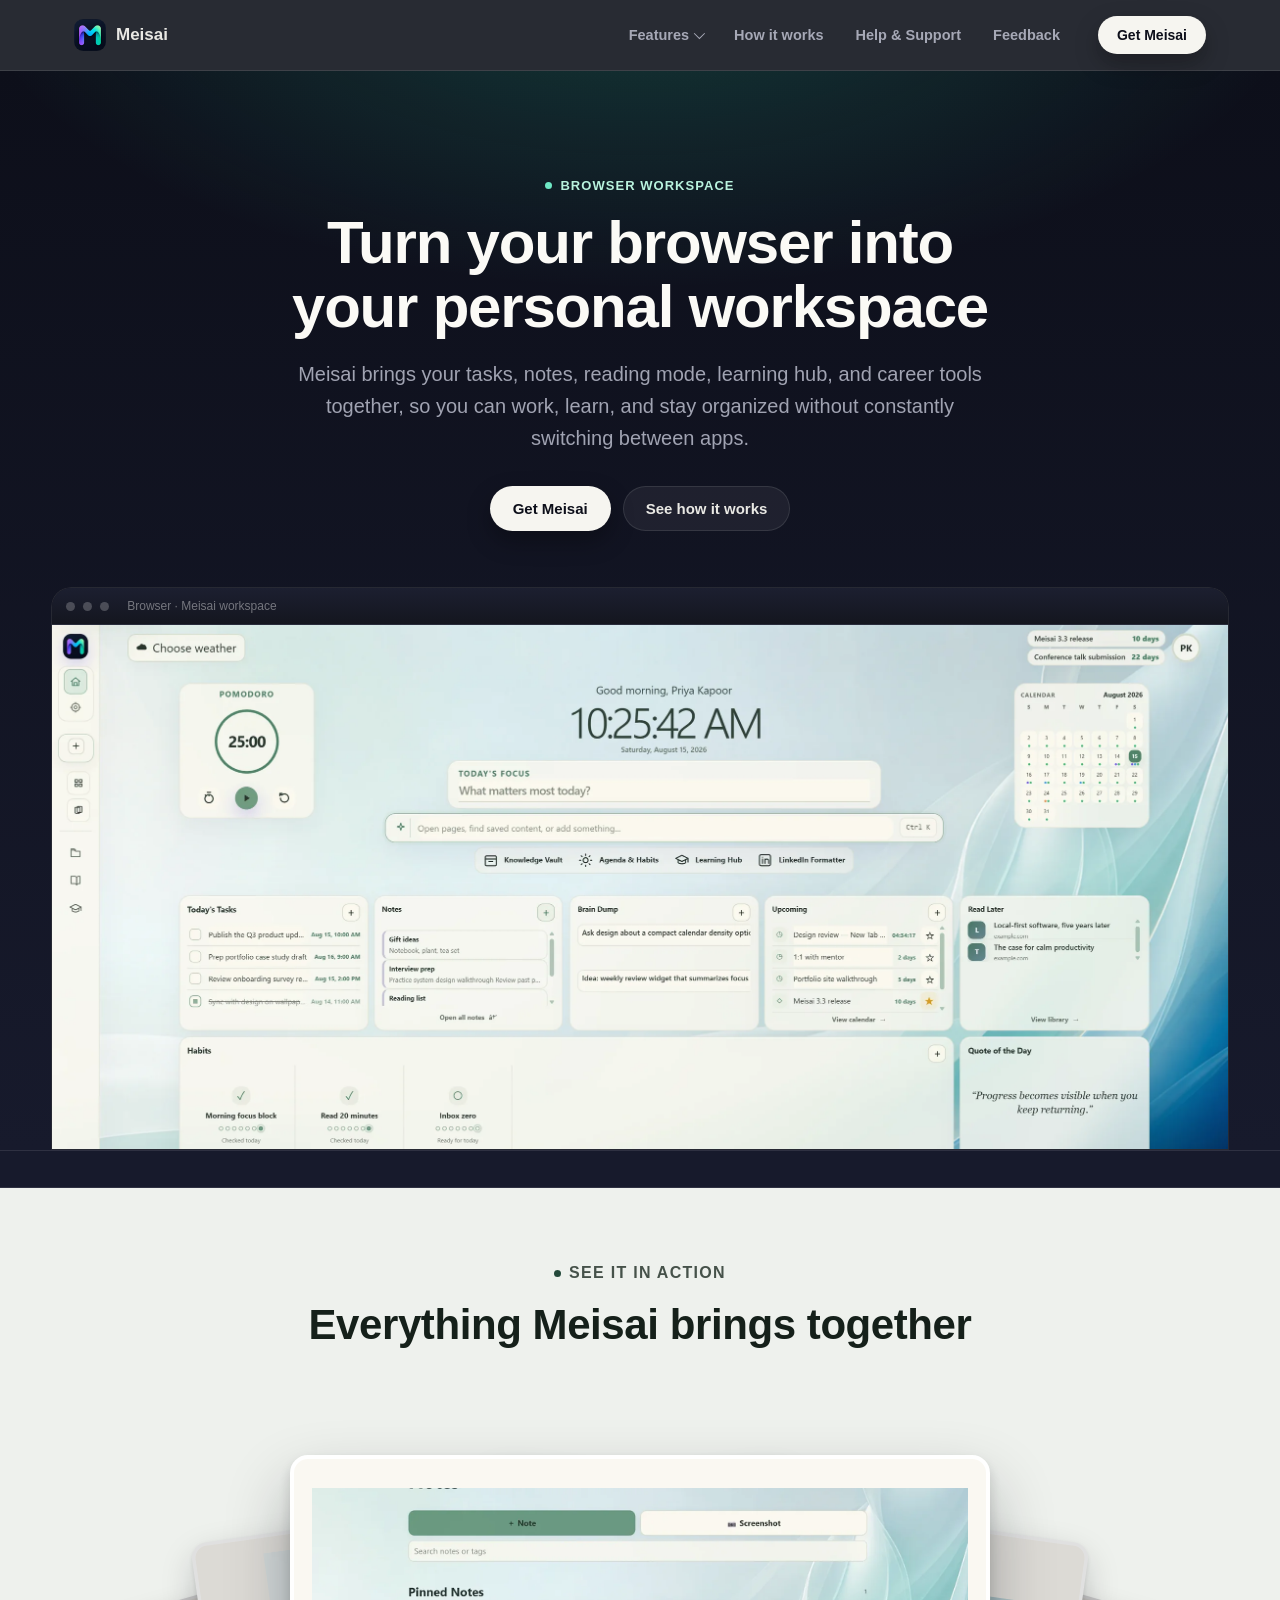
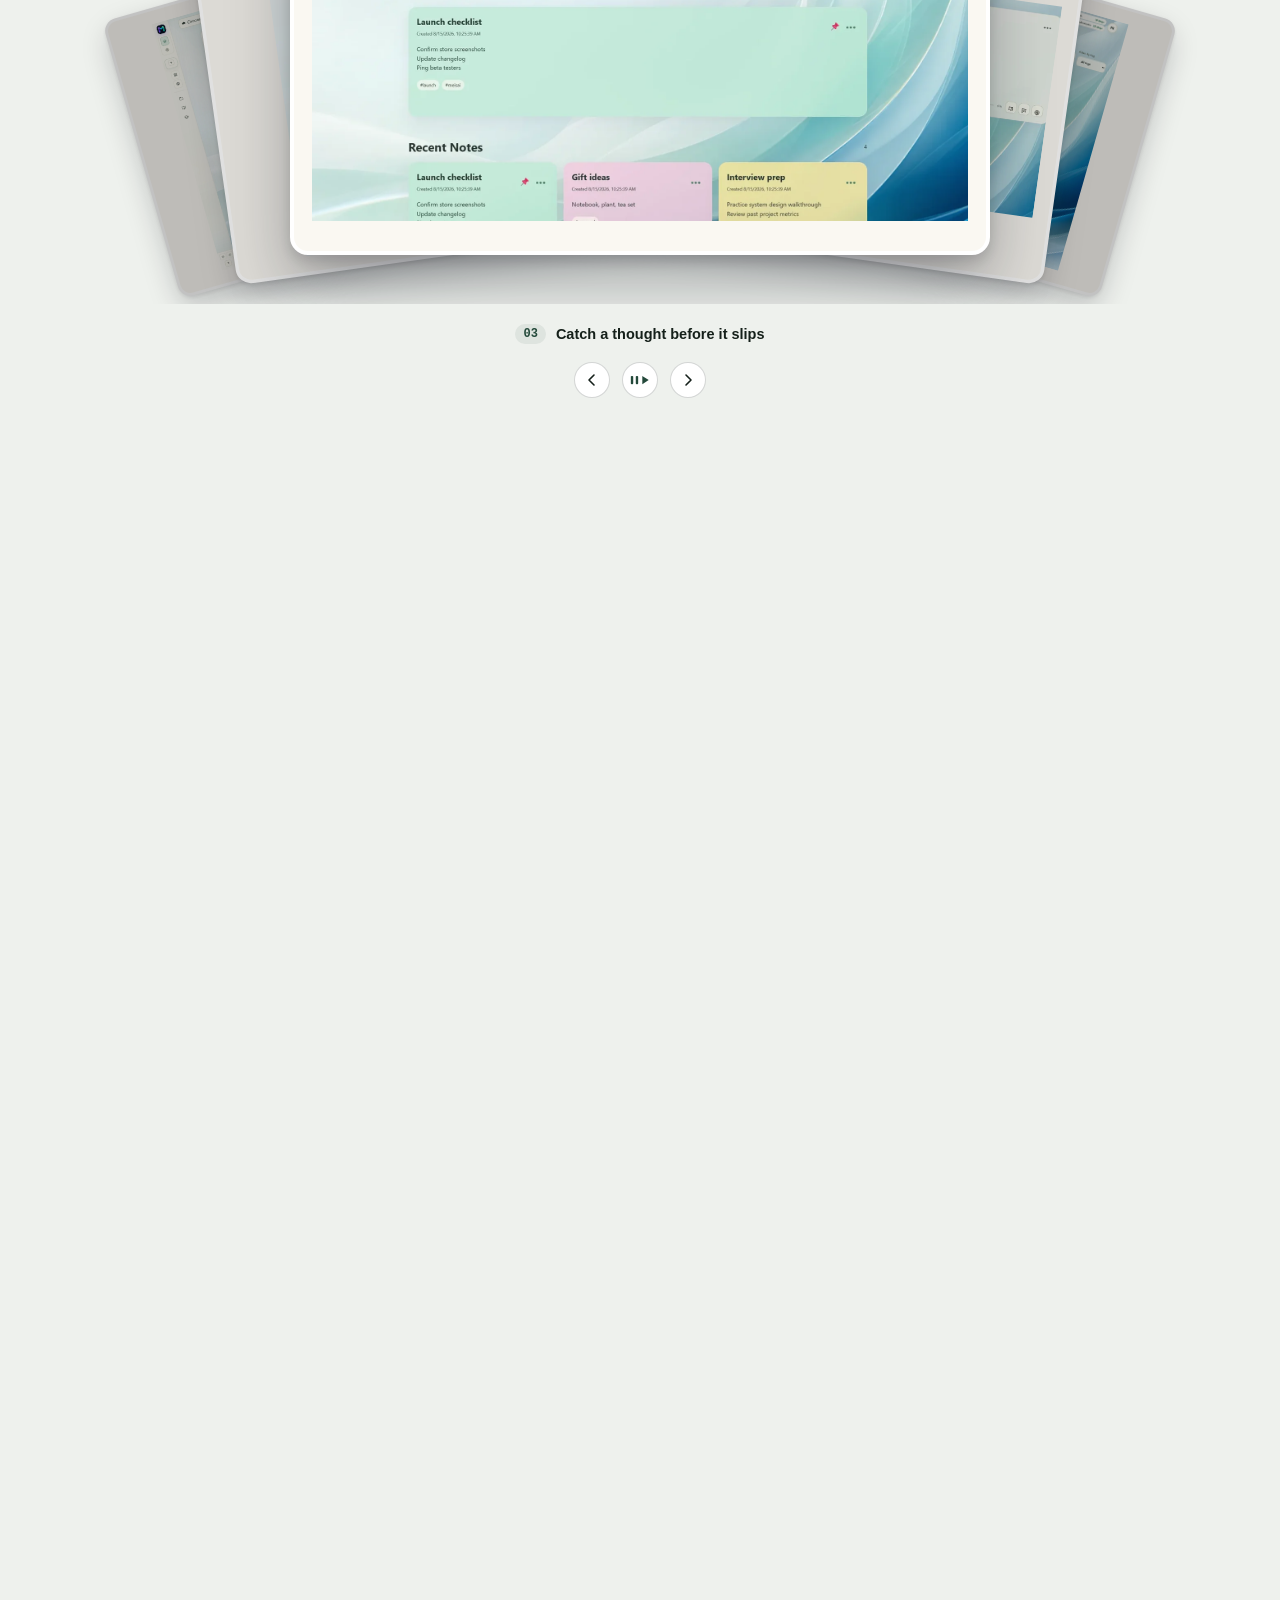
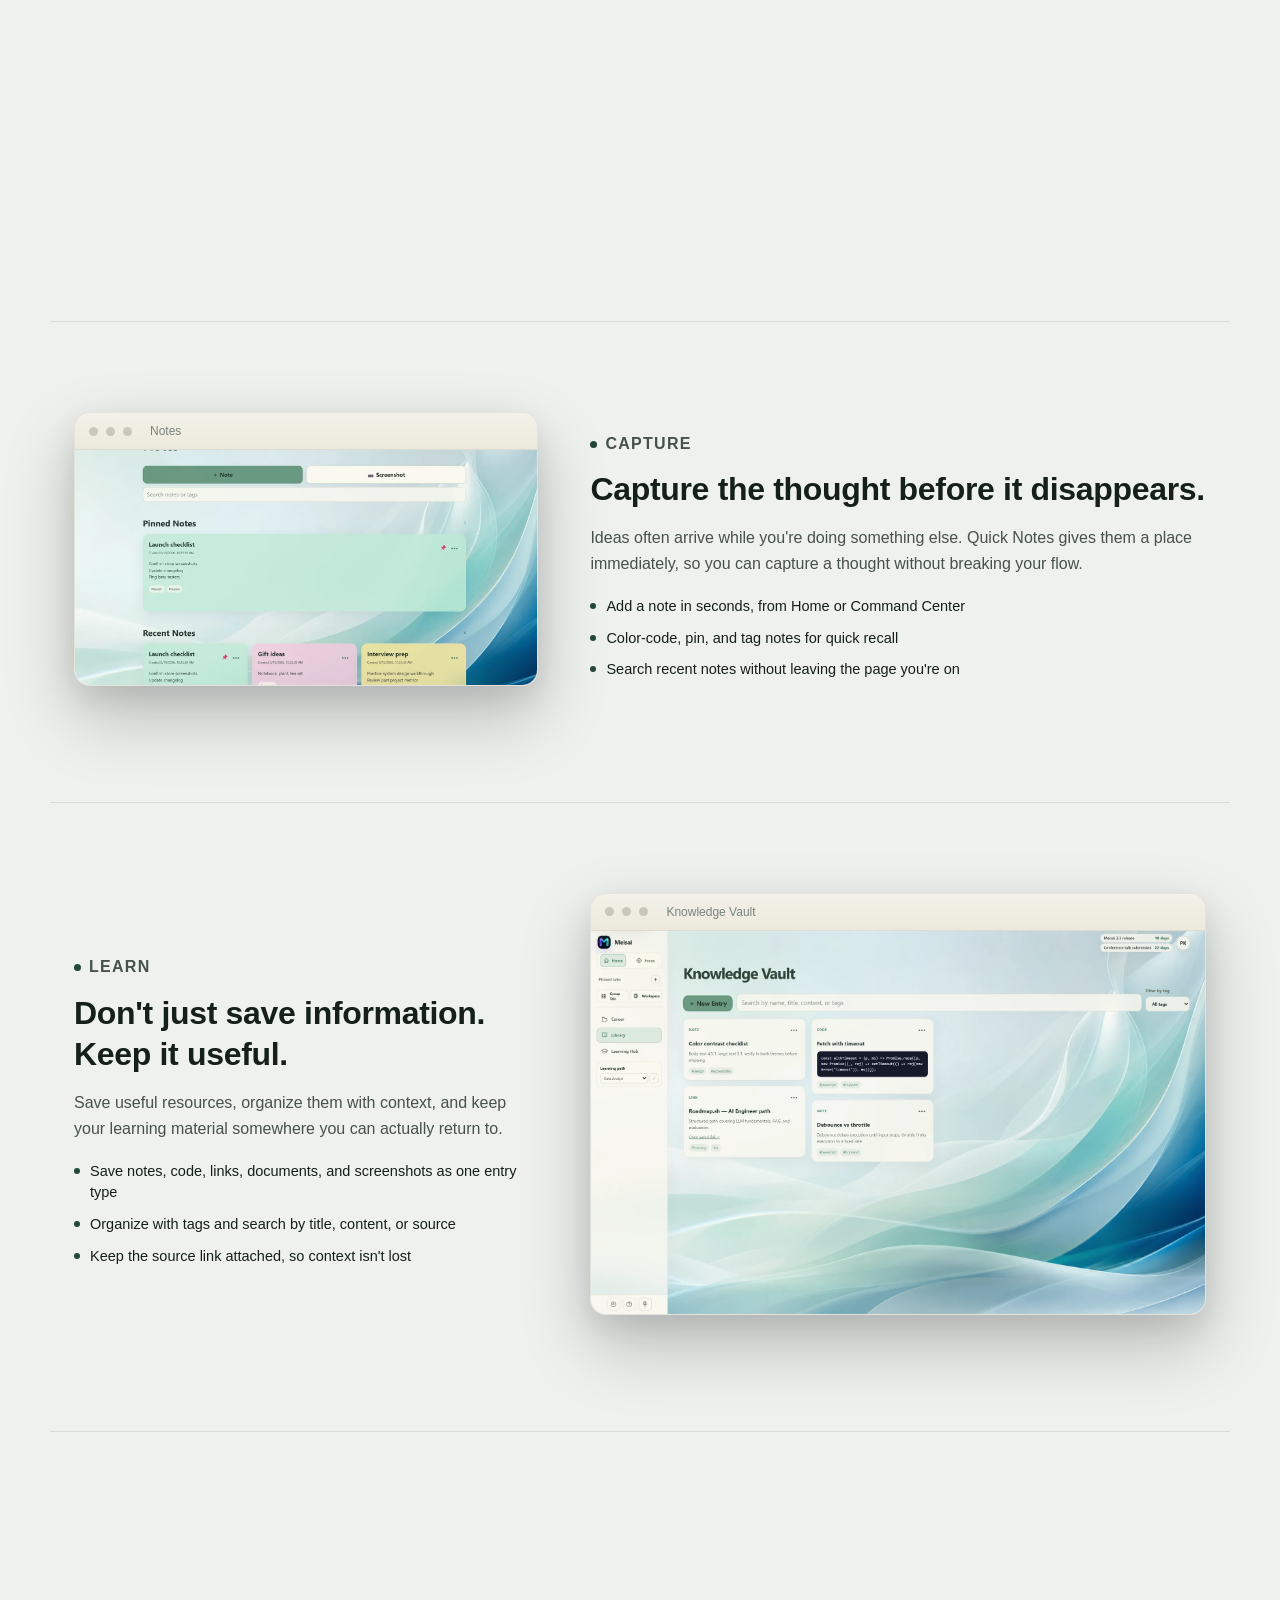
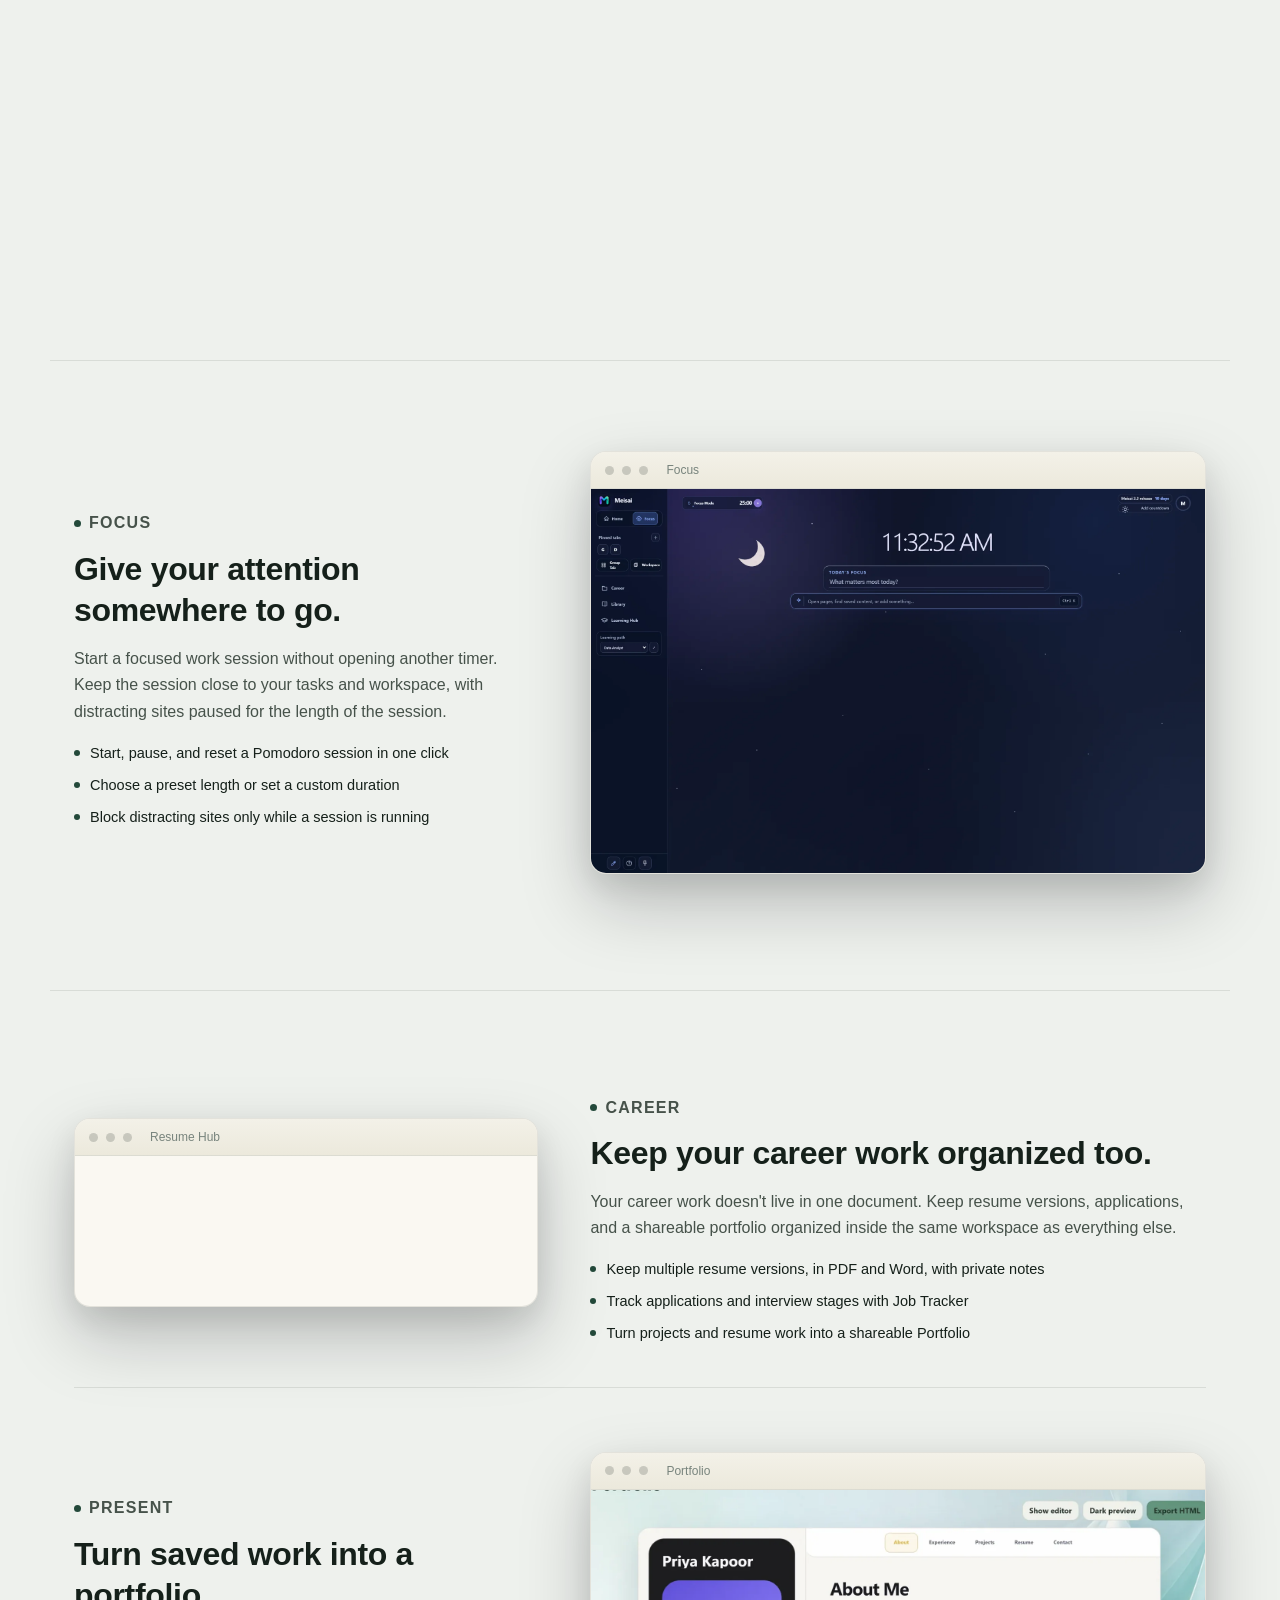
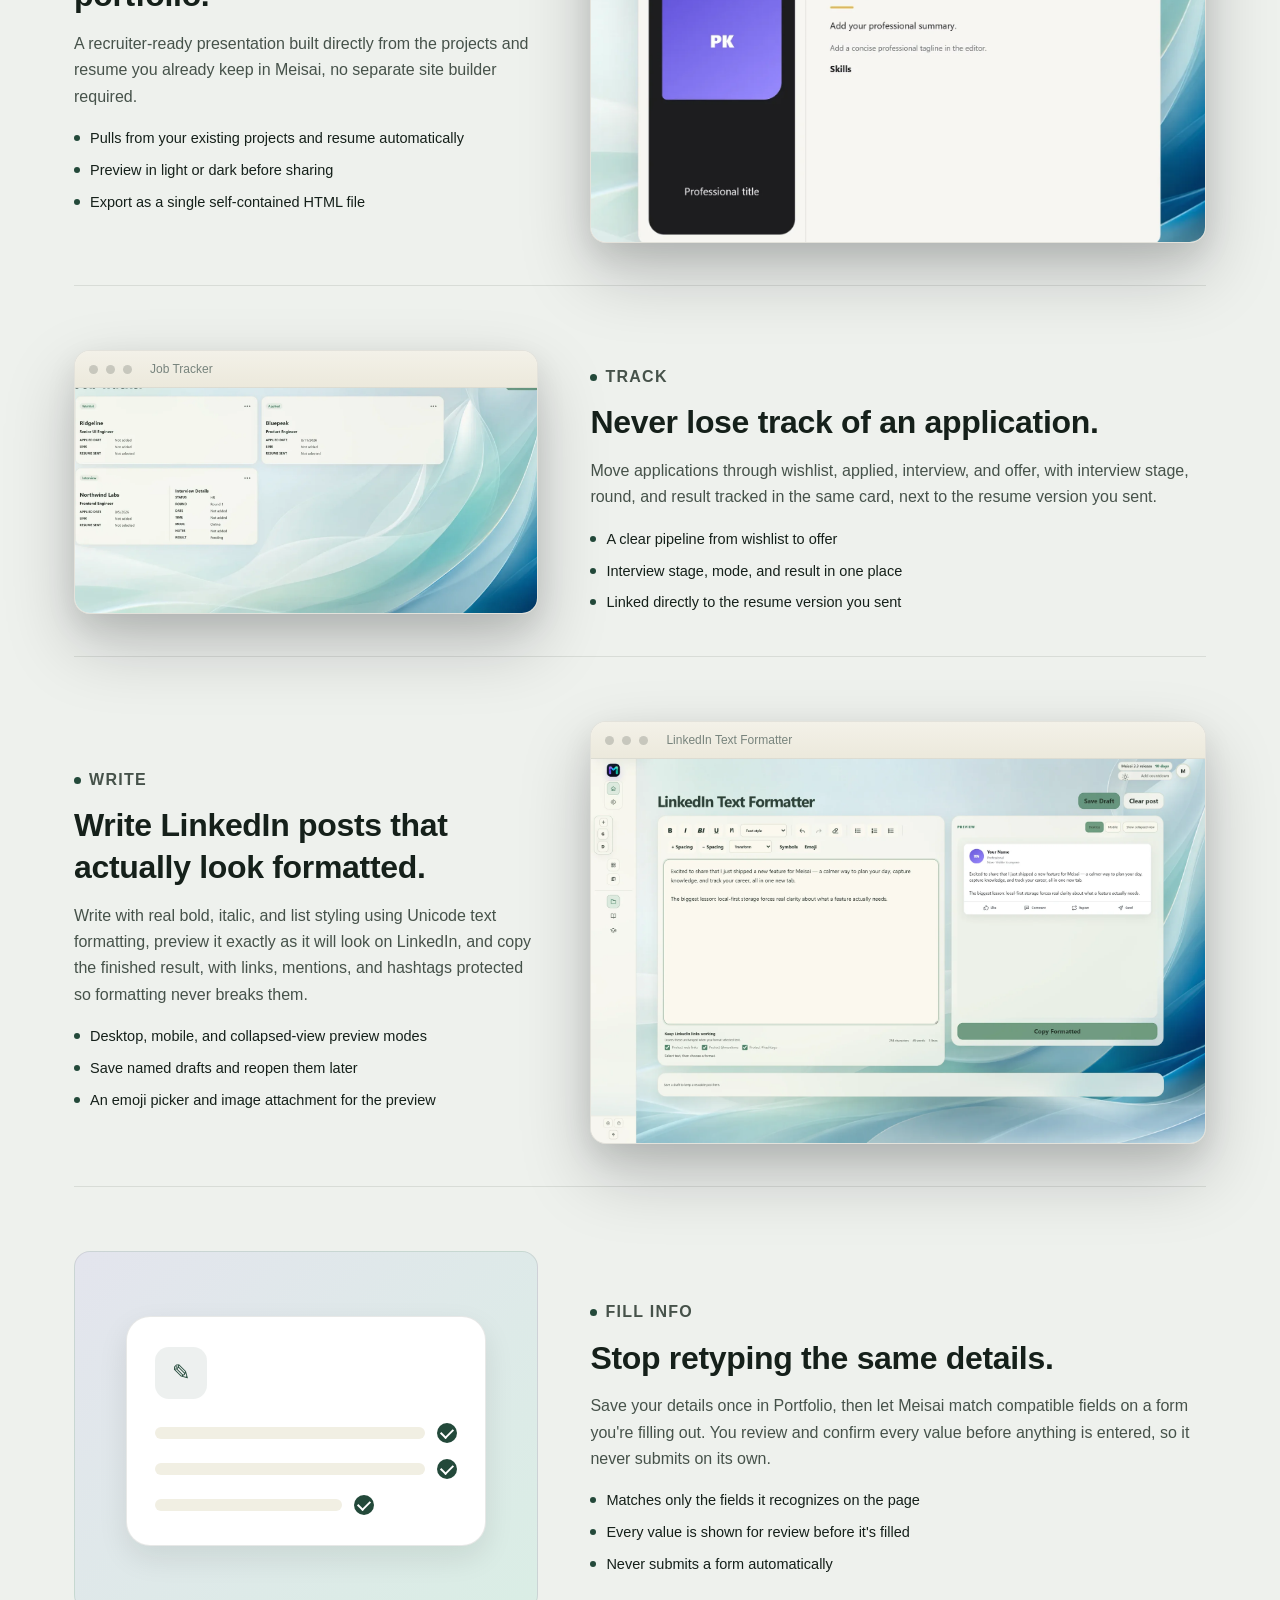
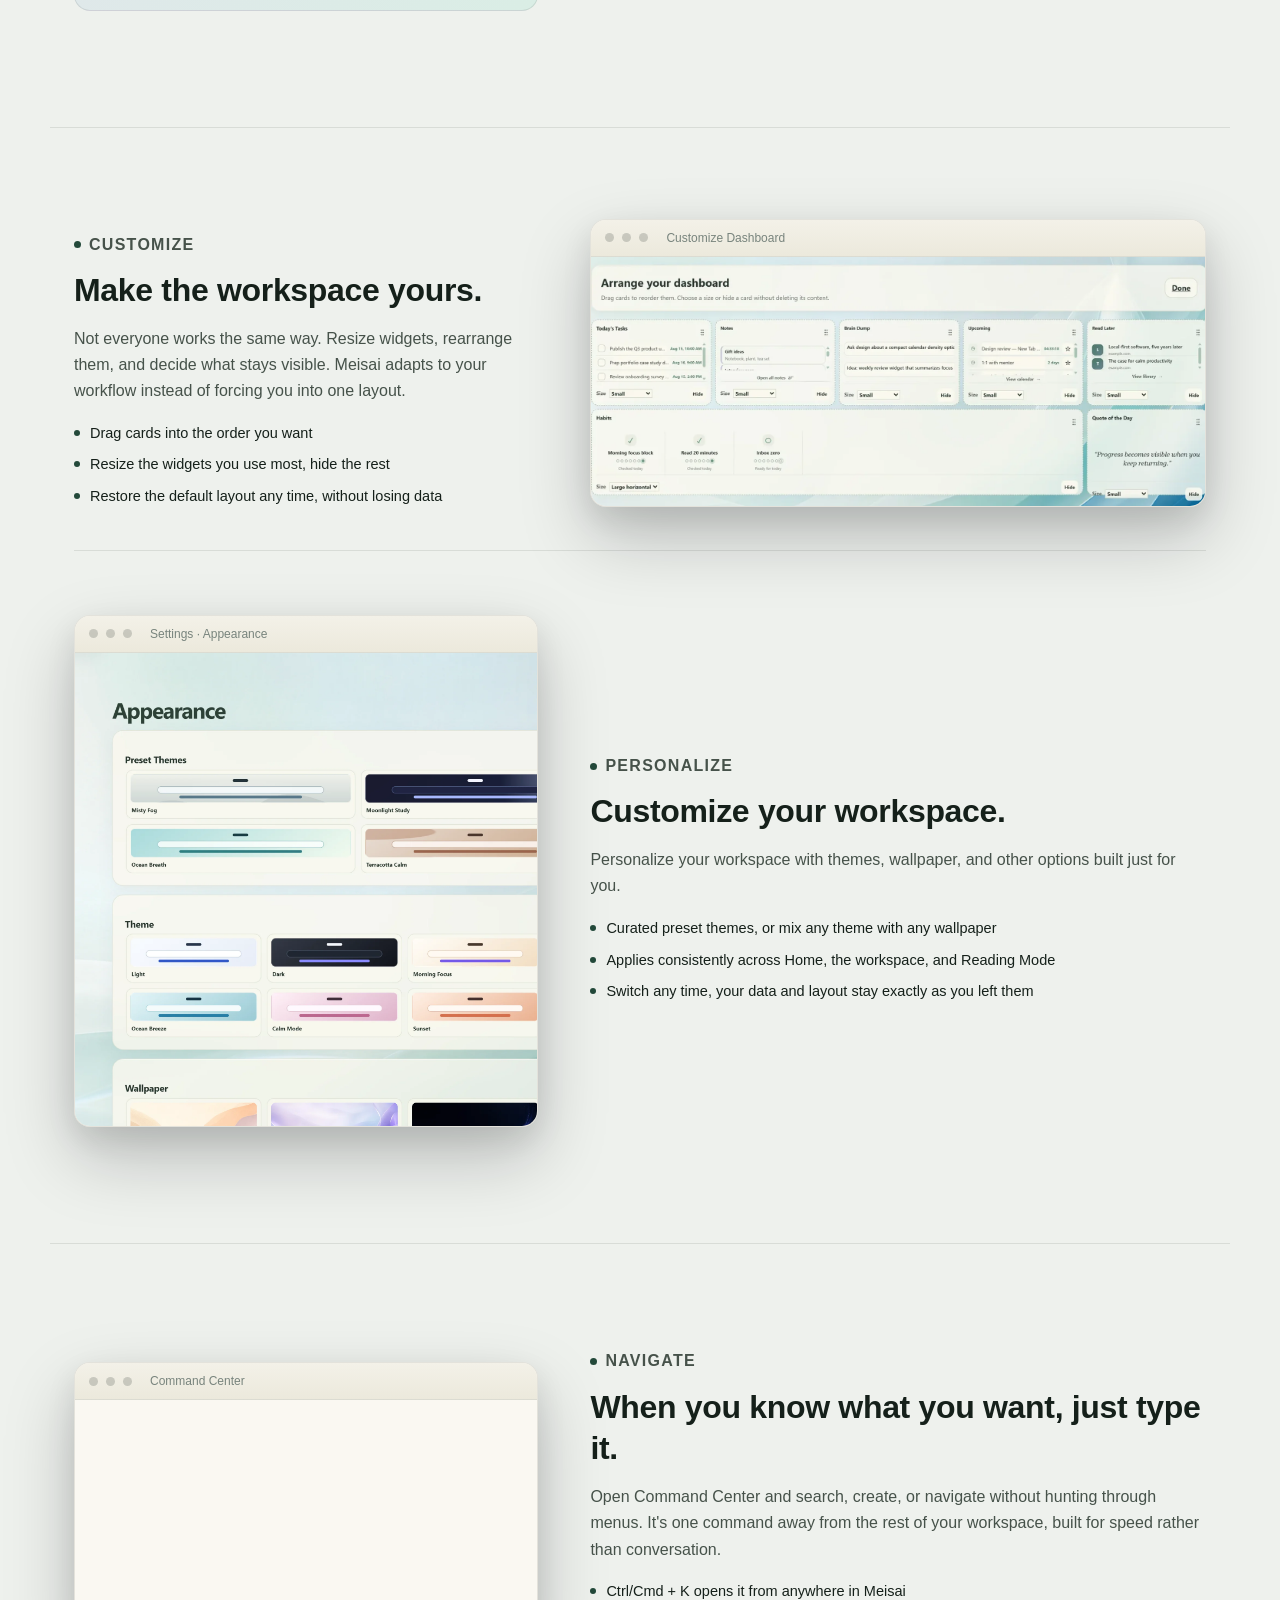
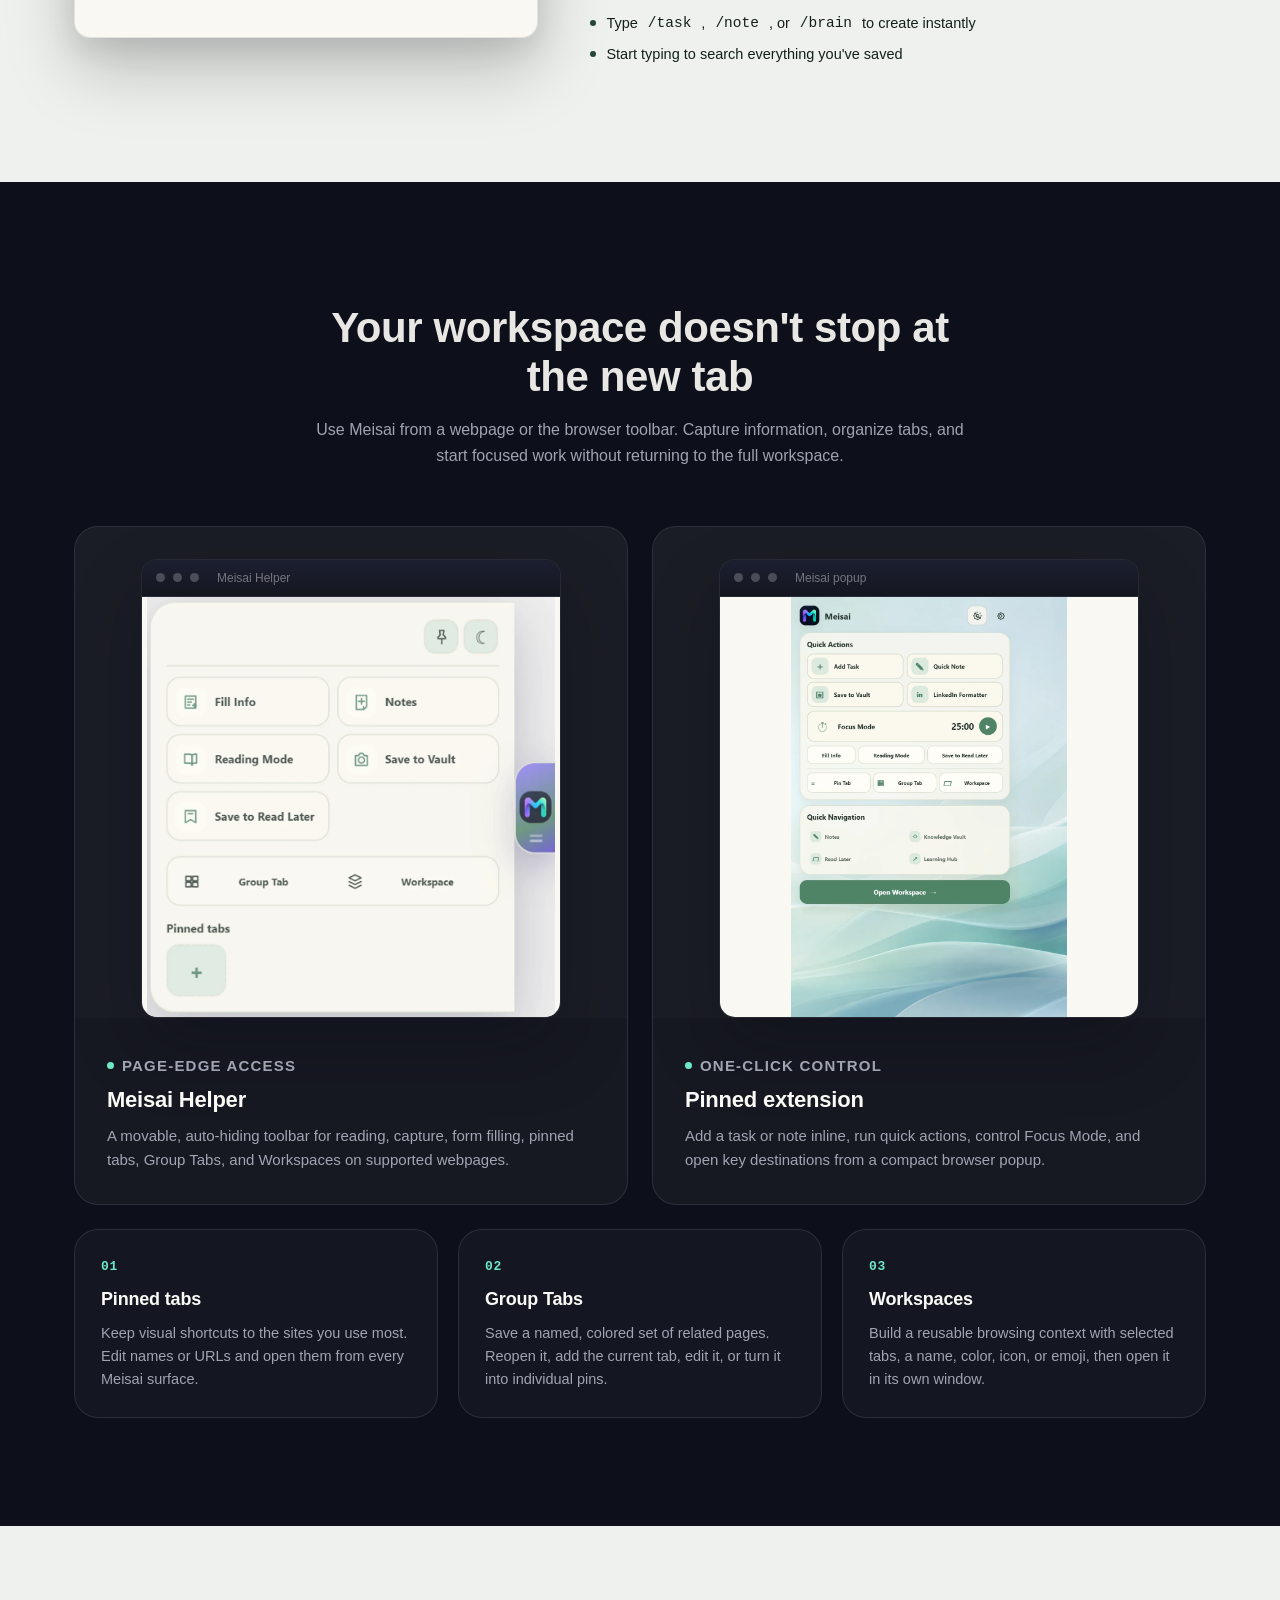
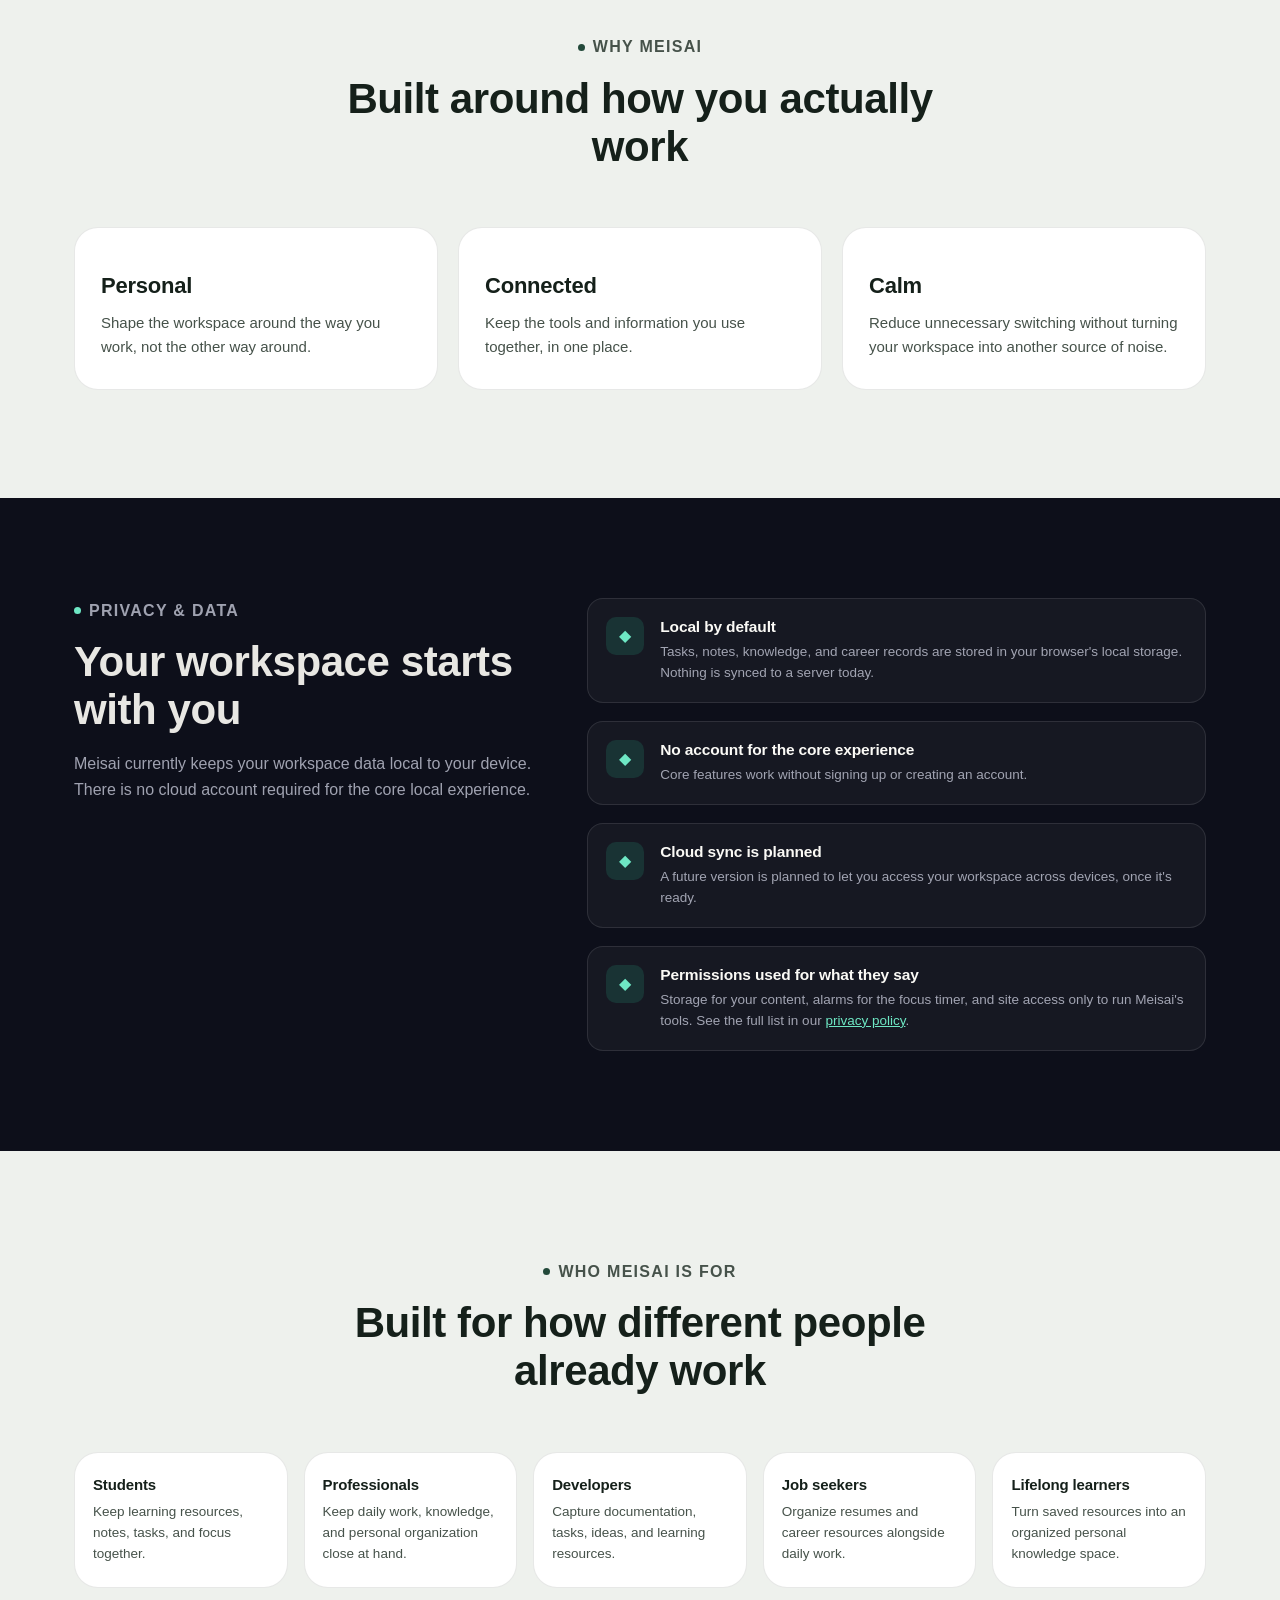
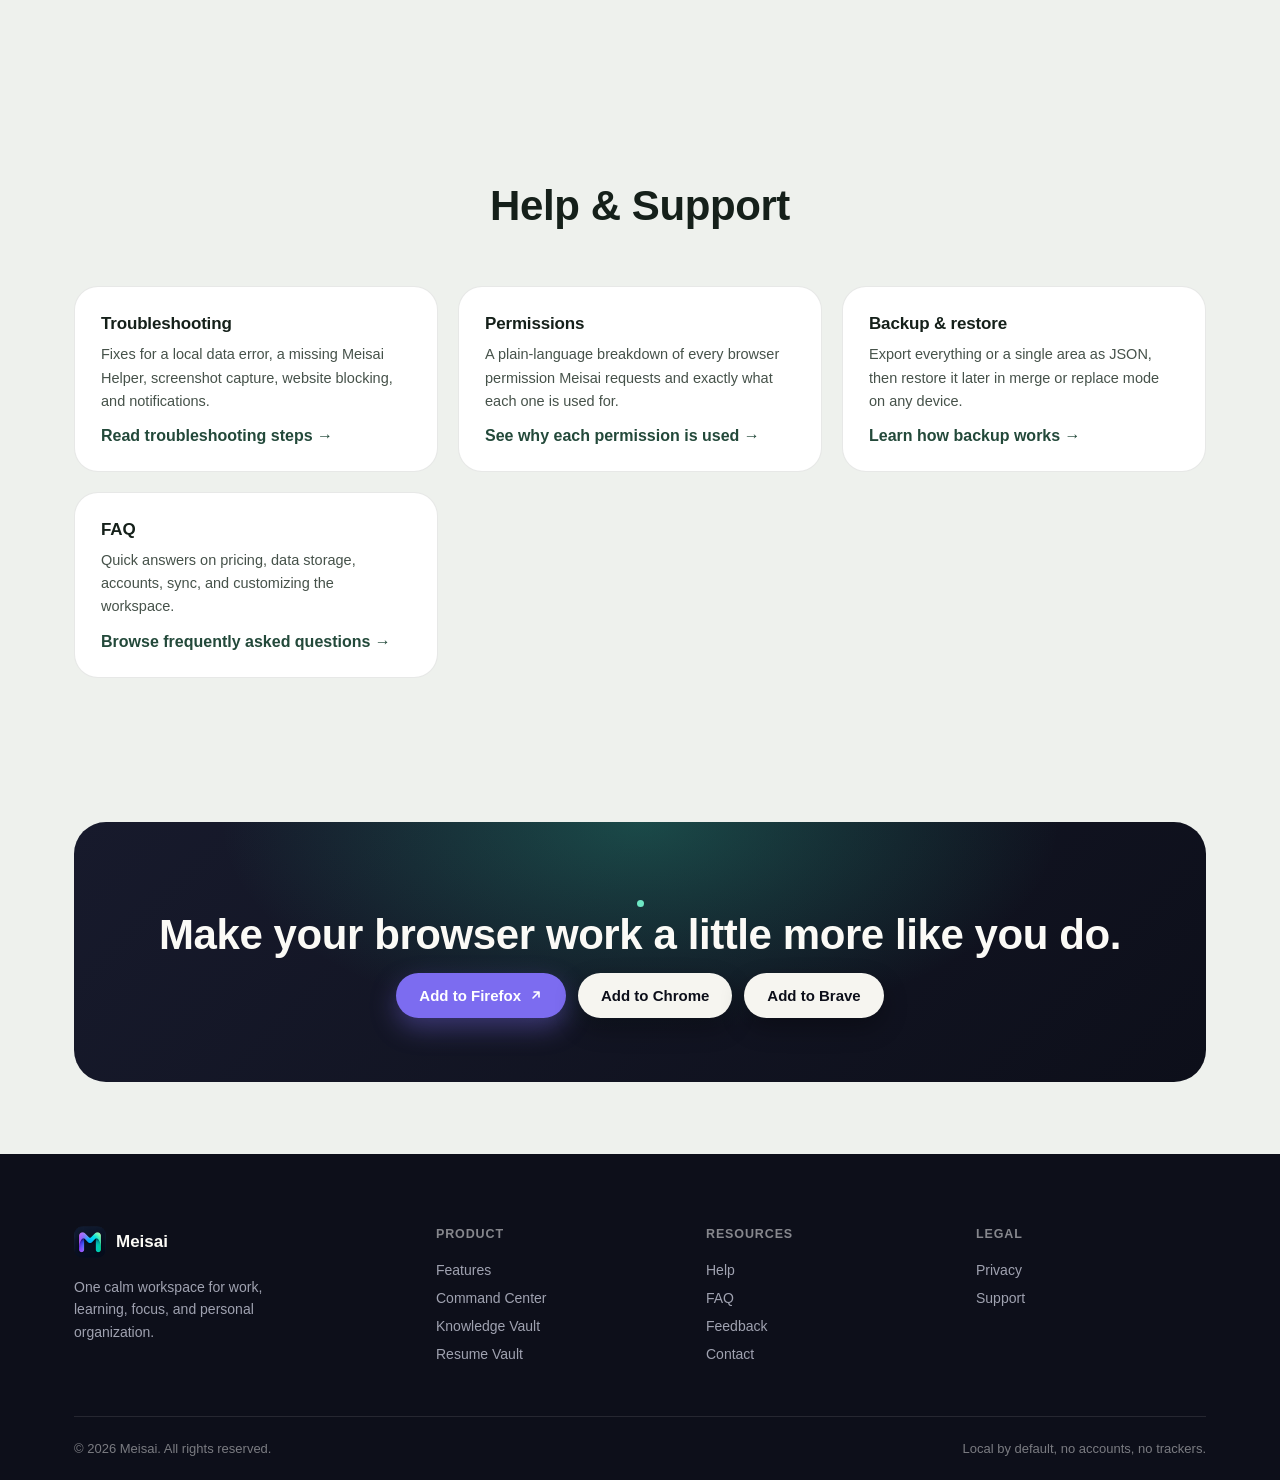
==== website/index.html @ 3153b684 "Update index.html" ====
<!doctype html>
<html lang="en">
  <head>
    <meta charset="utf-8">
    <meta name="viewport" content="width=device-width, initial-scale=1">
    <title>Meisai | A Personal Workspace for Your Browser</title>
    <meta name="description" content="Meisai adds a personal workspace to your browser for tasks, notes, knowledge, reading, focus, and career organization.">
    <meta name="keywords" content="browser workspace, personal workspace, productivity workspace, browser productivity, personal knowledge workspace, browser productivity extension, task and notes workspace, focus workspace, knowledge management workspace, career workspace">
    <meta name="author" content="Meisai">
    <meta name="theme-color" content="#0d0f1a">
    <meta name="robots" content="index, follow, max-image-preview:large">
    <link rel="canonical" href="__SITE_URL__/">
    <link rel="icon" href="assets/meisai-logo.png" type="image/png">
    <link rel="apple-touch-icon" href="assets/meisai-logo.png">
    <link rel="manifest" href="site.webmanifest">
    <link rel="stylesheet" href="styles.css">

    <meta property="og:type" content="website">
    <meta property="og:site_name" content="Meisai">
    <meta property="og:title" content="Meisai | A Personal Workspace for Your Browser">
    <meta property="og:description" content="A personal workspace for your browser. Tasks, notes, knowledge, reading, focus, and career tools in one place.">
    <meta property="og:url" content="__SITE_URL__/">
    <meta property="og:image" content="__SITE_URL__/assets/social-card.jpg">
    <meta property="og:image:type" content="image/jpeg">
    <meta property="og:image:width" content="1200">
    <meta property="og:image:height" content="630">
    <meta property="og:image:alt" content="Meisai, a personal workspace for your browser">
    <meta name="twitter:card" content="summary_large_image">
    <meta name="twitter:title" content="Meisai | A Personal Workspace for Your Browser">
    <meta name="twitter:description" content="A personal workspace for your browser. Tasks, notes, knowledge, reading, focus, and career tools in one place.">
    <meta name="twitter:image" content="__SITE_URL__/assets/social-card.jpg">
    <meta name="twitter:image:alt" content="Meisai, a personal workspace for your browser">

    <script type="application/ld+json">
      {
        "@context": "https://schema.org",
        "@type": "SoftwareApplication",
        "name": "Meisai",
        "url": "__SITE_URL__/",
        "image": { "@type": "ImageObject", "url": "__SITE_URL__/assets/meisai-logo.png", "width": 128, "height": 128 },
        "screenshot": { "@type": "ImageObject", "url": "__SITE_URL__/assets/screens/home-dashboard.webp" },
        "description": "A personal workspace that adds planning, capture, knowledge, reading, focus, and career tools to the browser you already use.",
        "applicationCategory": "BusinessApplication",
        "applicationSubCategory": "Productivity",
        "operatingSystem": "Firefox",
        "offers": { "@type": "Offer", "price": "0", "priceCurrency": "USD" },
        "featureList": [
          "Tasks kept close to the rest of the workspace",
          "Quick Notes for capturing thoughts immediately",
          "Knowledge Vault for saved, organized resources",
          "Read Later for saving pages without losing them in tabs",
          "Focus sessions with a Pomodoro timer",
          "Resume Hub with multiple versions, PDF, and Word",
          "Portfolio built from saved projects and resume",
          "Job Tracker for applications and interview stages",
          "LinkedIn Text Formatter with live preview",
          "Fill Info for review-first form filling",
          "Command Center for fast search and creation",
          "A floating helper available on any webpage",
          "A pinned toolbar popup for quick actions",
          "A workspace layout you can resize, rearrange, and customize"
        ]
      }
    </script>
  </head>
  <body>
    <a class="skip-link" href="#main">Skip to content</a>

    <header class="site-header" data-site-header>
      <div class="container nav-shell">
        <a class="brand" href="./" aria-label="Meisai home">
          <img src="assets/meisai-logo.png" width="32" height="32" alt="">
          <span>Meisai</span>
        </a>
        <button class="nav-toggle" type="button" aria-expanded="false" aria-controls="site-nav" data-nav-toggle>
          <span class="visually-hidden">Open navigation</span>
          <i></i><i></i><i></i>
        </button>
        <nav class="site-nav" id="site-nav" aria-label="Primary navigation" data-site-nav>
          <div class="feature-nav" data-feature-nav>
            <button class="feature-nav__trigger" type="button" aria-expanded="false" aria-controls="feature-nav-panel" data-feature-nav-trigger>Features</button>
            <div class="feature-nav__panel" id="feature-nav-panel" data-feature-nav-panel>
              <div>
                <strong>Plan &amp; focus</strong>
                <a href="#feature-tasks">Tasks</a>
                <a href="#feature-focus">Focus timer</a>
              </div>
              <div>
                <strong>Capture &amp; learn</strong>
                <a href="#feature-notes">Notes</a>
                <a href="#feature-vault">Knowledge Vault</a>
                <a href="#feature-reader">Read Later</a>
              </div>
              <div>
                <strong>Career</strong>
                <a href="#feature-career">Resume Hub</a>
                <a href="#feature-portfolio">Portfolio</a>
                <a href="#feature-jobs">Job Tracker</a>
                <a href="#feature-linkedin">LinkedIn Formatter</a>
                <a href="#feature-fill-info">Fill Info</a>
              </div>
              <div>
                <strong>Workspace</strong>
                <a href="#feature-command">Command Center</a>
                <a href="#feature-customize">Custom workspace</a>
                <a href="#feature-appearance">Themes &amp; wallpapers</a>
                <a href="#feature-helper">Meisai Helper</a>
                <a href="#feature-popup">Pinned popup</a>
                <a class="feature-nav__all" href="#feature-tasks">See it all →</a>
              </div>
            </div>
          </div>
          <a href="#workflow">How it works</a>
          <a href="#help">Help &amp; Support</a>
          <a href="__FEEDBACK_URL__" target="_blank" rel="noopener noreferrer">Feedback</a>
        </nav>
        <a class="button button--small button--on-navy nav-cta" href="#get-meisai">Get Meisai</a>
      </div>
    </header>

    <main id="main">
      <!-- ================================================================ HERO -->
      <section class="hero">
        <div class="container hero-stack">
          <div class="hero-copy" data-reveal>
            <p class="eyebrow eyebrow--on-navy">Browser workspace</p>
            <h1>Turn your browser into your personal workspace</h1>
            <p class="lede">Meisai brings your tasks, notes, reading mode, learning hub, and career tools together, so you can work, learn, and stay organized without constantly switching between apps.</p>
            <div class="hero-actions">
              <a class="button button--on-navy" href="#get-meisai">Get Meisai</a>
              <a class="button button--ghost-on-navy" href="#workflow">See how it works</a>
            </div>
            
          </div>
        </div>
        <div class="hero-visual" data-reveal>
          <div class="window">
            <div class="window__bar" aria-hidden="true"><i></i><i></i><i></i><span>Browser · Meisai workspace</span></div>
            <img src="assets/screens/home-dashboard.webp" width="2400" height="1500" alt="Meisai workspace open inside the browser, showing tasks, notes, brain dump, upcoming events, read later, habits, and a focus timer" fetchpriority="high" decoding="async">
          </div>
        </div>
      </section>

      <!-- ================================================================ STATUS BAR -->
      <div class="status-bar">
        <div class="container">
          
        </div>
      </div>

      <!-- ================================================================ PRODUCT DEMO -->
      <section class="section section--tight">
        <div class="container">
          <div class="section-heading section-heading--center" data-reveal>
            <p class="eyebrow">See it in action</p>
            <h2>Everything Meisai brings together</h2>
          </div>
          <div class="deck" data-deck aria-label="Meisai workspace walkthrough" data-reveal>
            <div class="deck__stage" data-deck-stage>
              <button class="deck__card" type="button" data-deck-card data-deck-go="0" data-deck-label="Open the workspace"><img src="assets/screens/home-dashboard.webp" alt="Open the workspace" loading="lazy"></button>
              <button class="deck__card" type="button" data-deck-card data-deck-go="1" data-deck-label="Add what matters today"><img src="assets/screens/tasks-zoom.webp" alt="Add a task" loading="lazy"></button>
              <button class="deck__card" type="button" data-deck-card data-deck-go="2" data-deck-label="Catch a thought before it slips"><img src="assets/screens/library-notes-zoom.webp" alt="Capture a note" loading="lazy"></button>
              <button class="deck__card" type="button" data-deck-card data-deck-go="3" data-deck-label="Keep the page, not just the tab"><img src="assets/screens/library-read-later-zoom.webp" alt="Save a page" loading="lazy"></button>
              <button class="deck__card" type="button" data-deck-card data-deck-go="4" data-deck-label="Open Knowledge Vault"><img src="assets/screens/library-vault.webp" alt="Open Knowledge Vault" loading="lazy"></button>
              <button class="deck__card" type="button" data-deck-card data-deck-go="5" data-deck-label="Start a focus session"><img src="assets/screens/focus-tab.webp" alt="Start a focus session" loading="lazy"></button>
              <button class="deck__card" type="button" data-deck-card data-deck-go="6" data-deck-label="Keep resume versions ready"><img src="assets/screens/career-resumes-zoom.webp" alt="Resume Hub" loading="lazy"></button>
              <button class="deck__card" type="button" data-deck-card data-deck-go="7" data-deck-label="Turn work into a portfolio"><img src="assets/screens/career-portfolio-zoom.webp" alt="Portfolio" loading="lazy"></button>
              <button class="deck__card" type="button" data-deck-card data-deck-go="8" data-deck-label="Track an application"><img src="assets/screens/career-jobs-zoom.webp" alt="Job Tracker" loading="lazy"></button>
              <button class="deck__card" type="button" data-deck-card data-deck-go="9" data-deck-label="Write a LinkedIn post"><img src="assets/screens/career-linkedin.webp" alt="LinkedIn Text Formatter" loading="lazy"></button>
              <button class="deck__card" type="button" data-deck-card data-deck-go="10" data-deck-label="Rearrange widgets"><img src="assets/screens/settings-customize-zoom.webp" alt="Rearrange widgets" loading="lazy"></button>
              <button class="deck__card" type="button" data-deck-card data-deck-go="11" data-deck-label="Open Command Center"><img src="assets/screens/command-palette-slash-zoom.webp" alt="Open Command Center" loading="lazy"></button>
              <button class="deck__card" type="button" data-deck-card data-deck-go="12" data-deck-label="Follow you across the web"><img src="assets/screens/helper-panel.webp" alt="Meisai Helper" loading="lazy"></button>
              <button class="deck__card" type="button" data-deck-card data-deck-go="13" data-deck-label="Reach for the pinned popup"><img src="assets/screens/popup.webp" alt="Pinned extension popup" loading="lazy"></button>
            </div>
            <p class="deck__caption"><span data-deck-index>01</span><span data-deck-caption>Open the workspace</span></p>
            <div class="deck__controls">
              <button class="deck__nav" type="button" data-deck-prev aria-label="Previous">
                <svg width="16" height="16" viewBox="0 0 16 16" fill="none" aria-hidden="true"><path d="M10 3L5 8l5 5" stroke="currentColor" stroke-width="1.6" stroke-linecap="round" stroke-linejoin="round"/></svg>
              </button>
              <button class="deck__play" type="button" data-deck-play aria-label="Pause autoplay" aria-pressed="true">
                <svg data-deck-icon-pause width="12" height="12" viewBox="0 0 12 12" fill="none" aria-hidden="true"><rect x="2" y="1.5" width="2.6" height="9" rx="1" fill="currentColor"/><rect x="7.4" y="1.5" width="2.6" height="9" rx="1" fill="currentColor"/></svg>
                <svg data-deck-icon-play width="12" height="12" viewBox="0 0 12 12" fill="none" aria-hidden="true" hidden><path d="M2.5 1.5l7 4.5-7 4.5v-9z" fill="currentColor"/></svg>
              </button>
              <button class="deck__nav" type="button" data-deck-next aria-label="Next">
                <svg width="16" height="16" viewBox="0 0 16 16" fill="none" aria-hidden="true"><path d="M6 3l5 5-5 5" stroke="currentColor" stroke-width="1.6" stroke-linecap="round" stroke-linejoin="round"/></svg>
              </button>
            </div>
          </div>
        </div>
      </section>

      <!-- ================================================================ YOUR BROWSER ALREADY DOES A LOT -->
      <section class="section" id="why">
        <div class="container">
          <div class="section-heading section-heading--center" data-reveal>
            <p class="eyebrow">Why Meisai exists</p>
            <h2>Your browser helps you browse. Your day needs more than browsing.</h2>
            <p>Your work, learning, ideas, reading, tasks, and career resources are scattered across different tools. Meisai brings them closer together by adding a personal workspace to the browser you already use, so everything you need throughout the day is right where you need it.</p>
          </div>
          <div class="equation" data-reveal>
            <div class="equation__item">
              <strong>Browser</strong>
              <p>Web · Tabs · Bookmarks · History</p>
            </div>
            <div class="equation__op" aria-hidden="true">+</div>
            <div class="equation__item">
              <strong>Meisai</strong>
              <p>Tasks · Notes · Knowledge · Reading · Focus · Career</p>
            </div>
            <div class="equation__op" aria-hidden="true">=</div>
            <div class="equation__item equation__item--result">
              <strong>One workspace</strong>
              <p>Everything closer to where the work already happens.</p>
            </div>
          </div>
        </div>
      </section>

      <!-- ================================================================ HOW MEISAI FITS -->
      <section class="section section--tight" id="workflow">
        <div class="container">
          <div class="section-heading section-heading--center" data-reveal>
            <p class="eyebrow">How Meisai fits</p>
            <h2>Keep the browser you love. Add the workspace you need.</h2>
          </div>
          <div class="steps">
            <div class="step" data-reveal>
              <h3>Browse</h3>
              <p>Use your existing browser normally. Meisai doesn't change how you browse the web.</p>
            </div>
            <div class="step" data-reveal>
              <h3>Capture</h3>
              <p>Save tasks, notes, pages, ideas, and knowledge while you work, right where you already are.</p>
            </div>
            <div class="step" data-reveal>
              <h3>Organize</h3>
              <p>Bring those pieces into one customizable workspace you can shape around yourself.</p>
            </div>
          </div>
        </div>
      </section>

      <!-- ================================================================ CAPABILITIES -->
      <section class="section" id="capabilities">
        <div class="container">
          <div class="section-heading section-heading--center" data-reveal>
            <h2>Everything inside the workspace</h2>
            <p>A closer look at what's already built, grouped the way you'd actually reach for it.</p>
          </div>
          <div class="capability-grid">
            <article class="capability-card" data-reveal>
              <span class="capability-card__num">01</span>
              <h3>Plan and focus</h3>
              <ul>
                <li>Today's Focus</li>
                <li>Tasks and Upcoming</li>
                <li>Calendar and countdowns</li>
                <li>Seven-day habits</li>
                <li>Pomodoro and Focus Tab</li>
                <li>Website blocking</li>
                <li>Notifications</li>
              </ul>
            </article>
            <article class="capability-card" data-reveal>
              <span class="capability-card__num">02</span>
              <h3>Capture and read</h3>
              <ul>
                <li>Notes and Quick Note</li>
                <li>Brain Dump</li>
                <li>Knowledge Vault</li>
                <li>Save to Vault</li>
                <li>Read Later</li>
                <li>Reading Mode</li>
                <li>Highlights and comments</li>
              </ul>
            </article>
            <article class="capability-card" data-reveal>
              <span class="capability-card__num">03</span>
              <h3>Learn and build</h3>
              <ul>
                <li>Learning Hub</li>
                <li>Built-in roadmap paths</li>
                <li>Custom roadmaps</li>
                <li>Saved learning resources</li>
                <li>Project Tracker</li>
                <li>Personal Kanban</li>
                <li>LinkedIn Formatter and drafts</li>
              </ul>
            </article>
            <article class="capability-card" data-reveal>
              <span class="capability-card__num">04</span>
              <h3>Career and present</h3>
              <ul>
                <li>Job Tracker</li>
                <li>Interview stages</li>
                <li>Resume versions</li>
                <li>Application outcomes</li>
                <li>Portfolio</li>
                <li>Fill Info</li>
                <li>Professional HTML export</li>
              </ul>
            </article>
            <article class="capability-card" data-reveal>
              <span class="capability-card__num">05</span>
              <h3>Navigate and organize</h3>
              <ul>
                <li>Universal Command Bar</li>
                <li>Pinned extension</li>
                <li>Meisai Helper</li>
                <li>Pinned tabs</li>
                <li>Group Tabs</li>
                <li>Workspaces</li>
                <li>Browser search suggestions</li>
              </ul>
            </article>
            <article class="capability-card" data-reveal>
              <span class="capability-card__num">06</span>
              <h3>Make it yours</h3>
              <ul>
                <li>Resizable dashboard widgets</li>
                <li>Show, hide, and reorder</li>
                <li>Themes and wallpapers</li>
                <li>Independent Focus presets</li>
                <li>Sidebar display modes</li>
                <li>Selective notifications</li>
                <li>Backup and restore</li>
              </ul>
            </article>
          </div>
        </div>
      </section>

      <!-- ================================================================ CORE SHOWCASE: TASKS -->
      <section class="feature-group container">
        <div class="feature-block" id="feature-tasks" data-reveal>
          <div class="feature-block__copy">
            <p class="eyebrow">Plan</p>
            <h3 style="font-size:32px;margin-top:12px;">Know what needs your attention.</h3>
            <p>Keep your daily tasks close to the rest of your workspace. Capture what needs to be done, organize priorities, and keep your day visible without opening another productivity app.</p>
            <ul class="feature-block__list">
              <li>Add a task, set a priority, and schedule a due date</li>
              <li>Mark tasks complete without leaving the workspace</li>
              <li>Add a task instantly from Command Center with /task</li>
            </ul>
          </div>
          <div class="feature-block__media">
            <div class="window">
              <div class="window__bar" aria-hidden="true"><i></i><i></i><i></i><span>Today's Tasks</span></div>
              <img src="assets/screens/tasks-zoom.webp" width="1400" height="933" alt="Today's Tasks widget with priorities and due dates" loading="lazy" decoding="async">
            </div>
          </div>
        </div>
      </section>

      <!-- ================================================================ CORE SHOWCASE: NOTES -->
      <section class="feature-group container">
        <div class="feature-block feature-block--reverse" id="feature-notes" data-reveal>
          <div class="feature-block__copy">
            <p class="eyebrow">Capture</p>
            <h3 style="font-size:32px;margin-top:12px;">Capture the thought before it disappears.</h3>
            <p>Ideas often arrive while you're doing something else. Quick Notes gives them a place immediately, so you can capture a thought without breaking your flow.</p>
            <ul class="feature-block__list">
              <li>Add a note in seconds, from Home or Command Center</li>
              <li>Color-code, pin, and tag notes for quick recall</li>
              <li>Search recent notes without leaving the page you're on</li>
            </ul>
          </div>
          <div class="feature-block__media">
            <div class="window">
              <div class="window__bar" aria-hidden="true"><i></i><i></i><i></i><span>Notes</span></div>
              <img src="assets/screens/library-notes-zoom.webp" width="1600" height="811" alt="Notes page with pinned and recent color-coded notes" loading="lazy" decoding="async">
            </div>
          </div>
        </div>
      </section>

      <!-- ================================================================ CORE SHOWCASE: KNOWLEDGE VAULT -->
      <section class="feature-group container">
        <div class="feature-block" id="feature-vault" data-reveal>
          <div class="feature-block__copy">
            <p class="eyebrow">Learn</p>
            <h3 style="font-size:32px;margin-top:12px;">Don't just save information. Keep it useful.</h3>
            <p>Save useful resources, organize them with context, and keep your learning material somewhere you can actually return to.</p>
            <ul class="feature-block__list">
              <li>Save notes, code, links, documents, and screenshots as one entry type</li>
              <li>Organize with tags and search by title, content, or source</li>
              <li>Keep the source link attached, so context isn't lost</li>
            </ul>
          </div>
          <div class="feature-block__media">
            <div class="window">
              <div class="window__bar" aria-hidden="true"><i></i><i></i><i></i><span>Knowledge Vault</span></div>
              <img src="assets/screens/library-vault.webp" width="1800" height="1125" alt="Knowledge Vault with saved note, code, and link entries" loading="lazy" decoding="async">
            </div>
          </div>
        </div>
      </section>

      <!-- ================================================================ CORE SHOWCASE: READ LATER -->
      <section class="feature-group container">
        <div class="feature-block feature-block--reverse" id="feature-reader" data-reveal>
          <div class="feature-block__copy">
            <p class="eyebrow">Save</p>
            <h3 style="font-size:32px;margin-top:12px;">Save it now. Come back when you're ready.</h3>
            <p>Interesting articles and resources don't always fit into the moment. Save them to your reading list instead of leaving them buried in tabs or scattered across bookmarks.</p>
            <ul class="feature-block__list">
              <li>Save the page title, source, and a short preview automatically</li>
              <li>Track read and unread status, and reading progress</li>
              <li>Open the saved page again whenever you're ready</li>
            </ul>
          </div>
          <div class="feature-block__media">
            <div class="window">
              <div class="window__bar" aria-hidden="true"><i></i><i></i><i></i><span>Reading Mode</span></div>
              <img src="assets/screens/reader-annotate.webp" width="1600" height="1157" alt="Reading Mode with a passage highlighted and a comment being added" loading="lazy" decoding="async">
            </div>
            <div class="feature-callout">
              <img src="assets/screens/library-read-later-zoom.webp" width="1600" height="605" alt="Read Later list with saved articles and reading progress" loading="lazy" decoding="async">
            </div>
          </div>
        </div>
      </section>

      <!-- ================================================================ CORE SHOWCASE: FOCUS -->
      <section class="feature-group container">
        <div class="feature-block" id="feature-focus" data-reveal>
          <div class="feature-block__copy">
            <p class="eyebrow">Focus</p>
            <h3 style="font-size:32px;margin-top:12px;">Give your attention somewhere to go.</h3>
            <p>Start a focused work session without opening another timer. Keep the session close to your tasks and workspace, with distracting sites paused for the length of the session.</p>
            <ul class="feature-block__list">
              <li>Start, pause, and reset a Pomodoro session in one click</li>
              <li>Choose a preset length or set a custom duration</li>
              <li>Block distracting sites only while a session is running</li>
            </ul>
          </div>
          <div class="feature-block__media">
            <div class="window">
              <div class="window__bar" aria-hidden="true"><i></i><i></i><i></i><span>Focus</span></div>
              <img src="assets/screens/focus-tab.webp" width="1800" height="1125" alt="Focus timer running alongside Today's Focus and the command bar" loading="lazy" decoding="async">
            </div>
          </div>
        </div>
      </section>

      <!-- ================================================================ CORE SHOWCASE: CAREER / RESUME -->
      <section class="feature-group container">
        <div class="feature-block feature-block--reverse" id="feature-career" data-reveal>
          <div class="feature-block__copy">
            <p class="eyebrow">Career</p>
            <h3 style="font-size:32px;margin-top:12px;">Keep your career work organized too.</h3>
            <p>Your career work doesn't live in one document. Keep resume versions, applications, and a shareable portfolio organized inside the same workspace as everything else.</p>
            <ul class="feature-block__list">
              <li>Keep multiple resume versions, in PDF and Word, with private notes</li>
              <li>Track applications and interview stages with Job Tracker</li>
              <li>Turn projects and resume work into a shareable Portfolio</li>
            </ul>
          </div>
          <div class="feature-block__media">
            <div class="window">
              <div class="window__bar" aria-hidden="true"><i></i><i></i><i></i><span>Resume Hub</span></div>
              <img src="assets/screens/career-resumes-zoom.webp" width="1600" height="519" alt="Resume Hub with a saved resume version" loading="lazy" decoding="async">
            </div>
          </div>
        </div>
        <div class="feature-block" id="feature-portfolio" data-reveal>
          <div class="feature-block__copy">
            <p class="eyebrow">Present</p>
            <h3 style="font-size:32px;margin-top:12px;">Turn saved work into a portfolio.</h3>
            <p>A recruiter-ready presentation built directly from the projects and resume you already keep in Meisai, no separate site builder required.</p>
            <ul class="feature-block__list">
              <li>Pulls from your existing projects and resume automatically</li>
              <li>Preview in light or dark before sharing</li>
              <li>Export as a single self-contained HTML file</li>
            </ul>
          </div>
          <div class="feature-block__media">
            <div class="window">
              <div class="window__bar" aria-hidden="true"><i></i><i></i><i></i><span>Portfolio</span></div>
              <img src="assets/screens/career-portfolio-zoom.webp" width="1600" height="919" alt="Portfolio preview built from saved career work" loading="lazy" decoding="async">
            </div>
          </div>
        </div>

        <div class="feature-block feature-block--reverse" id="feature-jobs" data-reveal>
          <div class="feature-block__copy">
            <p class="eyebrow">Track</p>
            <h3 style="font-size:32px;margin-top:12px;">Never lose track of an application.</h3>
            <p>Move applications through wishlist, applied, interview, and offer, with interview stage, round, and result tracked in the same card, next to the resume version you sent.</p>
            <ul class="feature-block__list">
              <li>A clear pipeline from wishlist to offer</li>
              <li>Interview stage, mode, and result in one place</li>
              <li>Linked directly to the resume version you sent</li>
            </ul>
          </div>
          <div class="feature-block__media">
            <div class="window">
              <div class="window__bar" aria-hidden="true"><i></i><i></i><i></i><span>Job Tracker</span></div>
              <img src="assets/screens/career-jobs-zoom.webp" width="1600" height="778" alt="Job Tracker with wishlist, applied, and interview stages" loading="lazy" decoding="async">
            </div>
          </div>
        </div>

        <div class="feature-block" id="feature-linkedin" data-reveal>
          <div class="feature-block__copy">
            <p class="eyebrow">Write</p>
            <h3 style="font-size:32px;margin-top:12px;">Write LinkedIn posts that actually look formatted.</h3>
            <p>Write with real bold, italic, and list styling using Unicode text formatting, preview it exactly as it will look on LinkedIn, and copy the finished result, with links, mentions, and hashtags protected so formatting never breaks them.</p>
            <ul class="feature-block__list">
              <li>Desktop, mobile, and collapsed-view preview modes</li>
              <li>Save named drafts and reopen them later</li>
              <li>An emoji picker and image attachment for the preview</li>
            </ul>
          </div>
          <div class="feature-block__media">
            <div class="window">
              <div class="window__bar" aria-hidden="true"><i></i><i></i><i></i><span>LinkedIn Text Formatter</span></div>
              <img src="assets/screens/career-linkedin.webp" width="1800" height="1125" alt="LinkedIn Text Formatter with a formatting toolbar and a live post preview" loading="lazy" decoding="async">
            </div>
          </div>
        </div>

        <div class="feature-block feature-block--reverse" id="feature-fill-info" data-reveal>
          <div class="feature-block__copy">
            <p class="eyebrow">Fill Info</p>
            <h3 style="font-size:32px;margin-top:12px;">Stop retyping the same details.</h3>
            <p>Save your details once in Portfolio, then let Meisai match compatible fields on a form you're filling out. You review and confirm every value before anything is entered, so it never submits on its own.</p>
            <ul class="feature-block__list">
              <li>Matches only the fields it recognizes on the page</li>
              <li>Every value is shown for review before it's filled</li>
              <li>Never submits a form automatically</li>
            </ul>
          </div>
          <div class="feature-block__media feature-block__media--icon">
            <div class="icon-panel">
              <span class="icon-panel__glyph" aria-hidden="true">&#9998;</span>
              <div class="icon-panel__rows">
                <div class="icon-panel__row"><span></span><i></i></div>
                <div class="icon-panel__row"><span></span><i></i></div>
                <div class="icon-panel__row is-short"><span></span><i></i></div>
              </div>
            </div>
          </div>
        </div>
      </section>

      <!-- ================================================================ CUSTOM WORKSPACE -->
      <section class="feature-group container">
        <div class="feature-block" id="feature-customize" data-reveal>
          <div class="feature-block__copy">
            <p class="eyebrow">Customize</p>
            <h3 style="font-size:32px;margin-top:12px;">Make the workspace yours.</h3>
            <p>Not everyone works the same way. Resize widgets, rearrange them, and decide what stays visible. Meisai adapts to your workflow instead of forcing you into one layout.</p>
            <ul class="feature-block__list">
              <li>Drag cards into the order you want</li>
              <li>Resize the widgets you use most, hide the rest</li>
              <li>Restore the default layout any time, without losing data</li>
            </ul>
          </div>
          <div class="feature-block__media">
            <div class="window">
              <div class="window__bar" aria-hidden="true"><i></i><i></i><i></i><span>Customize Dashboard</span></div>
              <img src="assets/screens/settings-customize-zoom.webp" width="1600" height="649" alt="Customize dashboard screen with draggable, resizable widget cards" loading="lazy" decoding="async">
            </div>
          </div>
        </div>

        <div class="feature-block feature-block--reverse" id="feature-appearance" data-reveal>
          <div class="feature-block__copy">
            <p class="eyebrow">Personalize</p>
            <h3 style="font-size:32px;margin-top:12px;">Customize your workspace.</h3>
            <p>Personalize your workspace with themes, wallpaper, and other options built just for you.</p>
            <ul class="feature-block__list">
              <li>Curated preset themes, or mix any theme with any wallpaper</li>
              <li>Applies consistently across Home, the workspace, and Reading Mode</li>
              <li>Switch any time, your data and layout stay exactly as you left them</li>
            </ul>
          </div>
          <div class="feature-block__media">
            <div class="window">
              <div class="window__bar" aria-hidden="true"><i></i><i></i><i></i><span>Settings · Appearance</span></div>
              <img src="assets/screens/settings-appearance.webp" width="1700" height="1740" alt="Meisai appearance settings with preset themes, individual themes, and wallpapers" loading="lazy" decoding="async">
            </div>
          </div>
        </div>
      </section>

      <!-- ================================================================ COMMAND CENTER -->
      <section class="feature-group container">
        <div class="feature-block feature-block--reverse" id="feature-command" data-reveal>
          <div class="feature-block__copy">
            <p class="eyebrow">Navigate</p>
            <h3 style="font-size:32px;margin-top:12px;">When you know what you want, just type it.</h3>
            <p>Open Command Center and search, create, or navigate without hunting through menus. It's one command away from the rest of your workspace, built for speed rather than conversation.</p>
            <ul class="feature-block__list">
              <li>Ctrl/Cmd + K opens it from anywhere in Meisai</li>
              <li>Type <code>/task</code>, <code>/note</code>, or <code>/brain</code> to create instantly</li>
              <li>Start typing to search everything you've saved</li>
            </ul>
          </div>
          <div class="feature-block__media">
            <div class="window">
              <div class="window__bar" aria-hidden="true"><i></i><i></i><i></i><span>Command Center</span></div>
              <img src="assets/screens/command-palette-slash-zoom.webp" width="1600" height="821" alt="Command Center open showing the /task, /note, and /brain commands" loading="lazy" decoding="async">
            </div>
          </div>
        </div>

      </section>

      <!-- ================================================================ AVAILABLE EVERYWHERE -->
      <section class="tab-tools">
        <div class="container">
          <div class="section-heading section-heading--center" data-reveal>
       
            <h2>Your workspace doesn't stop at the new tab</h2>
            <p>Use Meisai from a webpage or the browser toolbar. Capture information, organize tabs, and start focused work without returning to the full workspace.</p>
          </div>

          <div class="panel-pair">
            <div class="panel-card" id="feature-helper" data-reveal>
              <div class="panel-card__media">
                <div class="window">
                  <div class="window__bar" aria-hidden="true"><i></i><i></i><i></i><span>Meisai Helper</span></div>
                  <img src="assets/screens/helper-panel.webp" width="1000" height="1031" alt="Meisai Helper expanded panel with Fill Info, Notes, Reading Mode, Save to Vault, Save to Read Later, Group Tab, Workspace, and Pinned tabs" loading="lazy" decoding="async">
                </div>
              </div>
              <div class="panel-card__body">
                <p class="eyebrow eyebrow--on-navy">Page-edge access</p>
                <h3>Meisai Helper</h3>
                <p>A movable, auto-hiding toolbar for reading, capture, form filling, pinned tabs, Group Tabs, and Workspaces on supported webpages.</p>
              </div>
            </div>
            <div class="panel-card" id="feature-popup" data-reveal>
              <div class="panel-card__media">
                <div class="window">
                  <div class="window__bar" aria-hidden="true"><i></i><i></i><i></i><span>Meisai popup</span></div>
                  <img src="assets/screens/popup.webp" width="900" height="1371" alt="Meisai extension popup with quick actions and Focus Mode" loading="lazy" decoding="async">
                </div>
              </div>
              <div class="panel-card__body">
                <p class="eyebrow eyebrow--on-navy">One-click control</p>
                <h3>Pinned extension</h3>
                <p>Add a task or note inline, run quick actions, control Focus Mode, and open key destinations from a compact browser popup.</p>
              </div>
            </div>
          </div>

          <div class="tab-tools__grid">
            <div class="tab-tools__item" data-reveal>
              <span class="tab-tools__num">01</span>
              <h3>Pinned tabs</h3>
              <p>Keep visual shortcuts to the sites you use most. Edit names or URLs and open them from every Meisai surface.</p>
            </div>
            <div class="tab-tools__item" data-reveal>
              <span class="tab-tools__num">02</span>
              <h3>Group Tabs</h3>
              <p>Save a named, colored set of related pages. Reopen it, add the current tab, edit it, or turn it into individual pins.</p>
            </div>
            <div class="tab-tools__item" data-reveal>
              <span class="tab-tools__num">03</span>
              <h3>Workspaces</h3>
              <p>Build a reusable browsing context with selected tabs, a name, color, icon, or emoji, then open it in its own window.</p>
            </div>
          </div>
        </div>
      </section>

      <!-- ================================================================ WHY MEISAI -->
      <section class="section" id="pillars">
        <div class="container">
          <div class="section-heading section-heading--center" data-reveal>
            <p class="eyebrow">Why Meisai</p>
            <h2>Built around how you actually work</h2>
          </div>
          <div class="problem-grid">
            <article class="problem-card" data-reveal>
              <h3>Personal</h3>
              <p>Shape the workspace around the way you work, not the other way around.</p>
            </article>
            <article class="problem-card" data-reveal>
              <h3>Connected</h3>
              <p>Keep the tools and information you use together, in one place.</p>
            </article>
            <article class="problem-card" data-reveal>
              <h3>Calm</h3>
              <p>Reduce unnecessary switching without turning your workspace into another source of noise.</p>
            </article>
          </div>
        </div>
      </section>

      <!-- ================================================================ PRIVACY / LOCAL-FIRST -->
      <section class="privacy-section" id="privacy">
        <div class="container privacy-grid">
          <div class="section-heading" data-reveal>
            <p class="eyebrow eyebrow--on-navy">Privacy &amp; data</p>
            <h2>Your workspace starts with you</h2>
            <p>Meisai currently keeps your workspace data local to your device. There is no cloud account required for the core local experience.</p>
          </div>
          <div class="privacy-list">
            <div class="privacy-item" data-reveal>
              <span class="icon" aria-hidden="true">◆</span>
              <div><h3>Local by default</h3><p>Tasks, notes, knowledge, and career records are stored in your browser's local storage. Nothing is synced to a server today.</p></div>
            </div>
            <div class="privacy-item" data-reveal>
              <span class="icon" aria-hidden="true">◆</span>
              <div><h3>No account for the core experience</h3><p>Core features work without signing up or creating an account.</p></div>
            </div>
            <div class="privacy-item" data-reveal>
              <span class="icon" aria-hidden="true">◆</span>
              <div><h3>Cloud sync is planned</h3><p>A future version is planned to let you access your workspace across devices, once it's ready.</p></div>
            </div>
            <div class="privacy-item" data-reveal>
              <span class="icon" aria-hidden="true">◆</span>
              <div><h3>Permissions used for what they say</h3><p>Storage for your content, alarms for the focus timer, and site access only to run Meisai's tools. See the full list in our <a href="privacy.html" style="color:#6ee7c4;">privacy policy</a>.</p></div>
            </div>
          </div>
        </div>
      </section>

      <!-- ================================================================ WHO IT'S FOR -->
      <section class="section" id="audience">
        <div class="container">
          <div class="section-heading section-heading--center" data-reveal>
            <p class="eyebrow">Who Meisai is for</p>
            <h2>Built for how different people already work</h2>
          </div>
          <div class="persona-grid">
            <article class="persona-card" data-reveal>
              <h3>Students</h3>
              <p>Keep learning resources, notes, tasks, and focus together.</p>
            </article>
            <article class="persona-card" data-reveal>
              <h3>Professionals</h3>
              <p>Keep daily work, knowledge, and personal organization close at hand.</p>
            </article>
            <article class="persona-card" data-reveal>
              <h3>Developers</h3>
              <p>Capture documentation, tasks, ideas, and learning resources.</p>
            </article>
            <article class="persona-card" data-reveal>
              <h3>Job seekers</h3>
              <p>Organize resumes and career resources alongside daily work.</p>
            </article>
            <article class="persona-card" data-reveal>
              <h3>Lifelong learners</h3>
              <p>Turn saved resources into an organized personal knowledge space.</p>
            </article>
          </div>
        </div>
      </section>

      <!-- ================================================================ HELP & SUPPORT -->
      <section class="section section--tight" id="help">
        <div class="container">
          <div class="section-heading section-heading--center" data-reveal>
            
            <h2>Help & Support</h2>
            
          </div>
          <div class="support-grid">
            <div class="support-card" data-reveal>
              <h3>Troubleshooting</h3>
              <p>Fixes for a local data error, a missing Meisai Helper, screenshot capture, website blocking, and notifications.</p>
              <a href="support.html#troubleshooting">Read troubleshooting steps →</a>
            </div>
            <div class="support-card" data-reveal>
              <h3>Permissions</h3>
              <p>A plain-language breakdown of every browser permission Meisai requests and exactly what each one is used for.</p>
              <a href="support.html#permissions">See why each permission is used →</a>
            </div>
            <div class="support-card" data-reveal>
              <h3>Backup &amp; restore</h3>
              <p>Export everything or a single area as JSON, then restore it later in merge or replace mode on any device.</p>
              <a href="support.html#backup">Learn how backup works →</a>
            </div>
            <div class="support-card" data-reveal>
              <h3>FAQ</h3>
              <p>Quick answers on pricing, data storage, accounts, sync, and customizing the workspace.</p>
              <a href="support.html#faq">Browse frequently asked questions →</a>
            </div>
          </div>
        </div>
      </section>

      <!-- ================================================================ FINAL CTA -->
      <section class="section section--tight" id="get-meisai">
        <div class="container">
          <div class="final-cta" data-reveal>
            <p class="eyebrow eyebrow--on-navy"></p>
            <h2>Make your browser work a little more like you do.</h2>
            <p></p>
            <div class="store-row">
              <a class="button button--brand" href="__FIREFOX_STORE_URL__">
                Add to Firefox
                <svg width="14" height="14" viewBox="0 0 14 14" fill="none" aria-hidden="true"><path d="M4 10L10 4M10 4H5M10 4V9" stroke="currentColor" stroke-width="1.6" stroke-linecap="round" stroke-linejoin="round"/></svg>
              </a>
              <!--IF_CHROME--><a class="button button--on-navy" href="__CHROME_STORE_URL__">Add to Chrome</a><!--/IF_CHROME-->
              <!--IF_BRAVE--><a class="button button--on-navy" href="__BRAVE_STORE_URL__">Add to Brave</a><!--/IF_BRAVE-->
            </div>
          </div>
        </div>
      </section>
    </main>

    <footer class="site-footer">
      <div class="container">
        <div class="footer-grid">
          <div class="footer-brand">
            <a class="brand" href="./" aria-label="Meisai home">
              <img src="assets/meisai-logo.png" width="32" height="32" alt="">
              <span>Meisai</span>
            </a>
            <p>One calm workspace for work, learning, focus, and personal organization.</p>
          </div>
          <div class="footer-col">
            <h3>Product</h3>
            <a href="#feature-tasks">Features</a>
            <a href="#feature-command">Command Center</a>
            <a href="#feature-vault">Knowledge Vault</a>
            <a href="#feature-career">Resume Vault</a>
          </div>
          <div class="footer-col">
            <h3>Resources</h3>
            <a href="support.html">Help</a>
            <a href="support.html#faq">FAQ</a>
            <a href="__FEEDBACK_URL__" target="_blank" rel="noopener noreferrer">Feedback</a>
            <a href="__FEEDBACK_URL_">Contact</a>
          </div>
          <div class="footer-col">
            <h3>Legal</h3>
            <a href="privacy.html">Privacy</a>
            <a href="support.html">Support</a>
          </div>
        </div>
        <div class="footer-bottom">
          <span>© <span data-current-year></span> Meisai. All rights reserved.</span>
          <span>Local by default, no accounts, no trackers.</span>
        </div>
      </div>
    </footer>

    <script src="script.js"></script>
  </body>
</html>
---- website/styles.css ----
/* ==========================================================================
   Meisai marketing site — design system
   A dark, confident hero band over calm, paper-toned content sections.
   Palette is pulled directly from the product's own UI (the violet→teal
   app-icon gradient, the forest-green accent, the cream card surfaces) so
   the site and the product feel like the same thing.
   ========================================================================== */

:root {
  --ink: #15201a;
  --ink-soft: #46524a;
  --ink-faint: #78847d;
  --paper: #ffffff;
  --paper-soft: #faf8f2;
  --paper-alt: #f1efe3;
  --bg: #eef1ed;
  --line: rgba(21, 32, 26, 0.1);
  --line-strong: rgba(21, 32, 26, 0.18);

  --forest: #23493a;
  --forest-dark: #17352a;
  --forest-soft: rgba(35, 73, 58, 0.08);

  --violet: #7c6cf0;
  --teal: #2ed1a6;
  --gradient: linear-gradient(135deg, #8b7bf7 0%, #2ed1a6 100%);

  --navy: #0d0f1a;
  --navy-soft: #171a2c;
  --navy-line: rgba(255, 255, 255, 0.1);
  --on-navy: rgba(246, 245, 240, 0.94);
  --on-navy-soft: rgba(201, 204, 219, 0.78);

  --radius-sm: 10px;
  --radius-md: 16px;
  --radius-lg: 24px;
  --radius-xl: 32px;

  --shadow-sm: 0 1px 2px rgba(13, 18, 15, 0.07);
  --shadow-md: 0 12px 30px rgba(13, 18, 15, 0.09);
  --shadow-lg: 0 30px 70px rgba(9, 11, 20, 0.22);

  --container: 1180px;
  --font: -apple-system, BlinkMacSystemFont, "Segoe UI", "Inter", Roboto, "Helvetica Neue", Arial, sans-serif;
}

* { box-sizing: border-box; }
html { scroll-behavior: smooth; }

@media (prefers-reduced-motion: reduce) {
  html { scroll-behavior: auto; }
  * { animation-duration: 0.001ms !important; animation-iteration-count: 1 !important; transition-duration: 0.001ms !important; scroll-behavior: auto !important; }
}

body {
  margin: 0;
  font-family: var(--font);
  color: var(--ink);
  background: var(--bg);
  -webkit-font-smoothing: antialiased;
  text-rendering: optimizeLegibility;
}

img, video { max-width: 100%; display: block; }
a { color: inherit; }
ul { margin: 0; padding: 0; list-style: none; }
h1, h2, h3, h4, p { margin: 0; }
button { font: inherit; }

.container {
  max-width: var(--container);
  margin-inline: auto;
  padding-inline: 24px;
}

.visually-hidden {
  position: absolute;
  width: 1px; height: 1px;
  padding: 0; margin: -1px;
  overflow: hidden;
  clip: rect(0, 0, 0, 0);
  white-space: nowrap;
  border: 0;
}

.skip-link {
  position: absolute;
  top: -48px; left: 16px;
  background: var(--forest);
  color: #fff;
  padding: 12px 18px;
  border-radius: var(--radius-sm);
  z-index: 200;
  transition: top 0.15s ease;
}
.skip-link:focus { top: 16px; }

/* ---------------------------------- eyebrow / section heading ---------- */

.eyebrow {
  display: inline-flex;
  align-items: center;
  gap: 8px;
  font-size: 13px;
  font-weight: 700;
  letter-spacing: 0.08em;
  text-transform: uppercase;
  color: var(--forest);
}
.eyebrow::before {
  content: "";
  width: 7px; height: 7px;
  border-radius: 50%;
  background: var(--forest);
}
.eyebrow--on-navy { color: #b9f3de; }
.eyebrow--on-navy::before { background: #6ee7c4; }

.section { padding-block: 108px; }
.section--tight { padding-block: 72px; }

.section-heading { max-width: 680px; margin-bottom: 56px; }
.section-heading--center { max-width: 680px; margin-inline: auto; text-align: center; }
.section-heading h2 { margin-top: 14px; margin-bottom: 16px; }
.section-heading p { color: var(--ink-soft); font-size: 16px; line-height: 1.65; }

h2 { font-size: clamp(30px, 3.4vw, 42px); line-height: 1.15; letter-spacing: -0.01em; }
h3 { font-size: 22px; line-height: 1.3; letter-spacing: -0.01em; }

/* ---------------------------------- buttons ----------------------------- */

.button {
  display: inline-flex;
  align-items: center;
  justify-content: center;
  gap: 8px;
  padding: 13px 22px;
  border-radius: 999px;
  font-weight: 650;
  font-size: 15px;
  text-decoration: none;
  border: 1px solid transparent;
  cursor: pointer;
  transition: transform 0.15s ease, box-shadow 0.15s ease, background 0.15s ease, border-color 0.15s ease, opacity 0.15s ease;
  white-space: nowrap;
}
.button:hover { transform: translateY(-1px); }
.button:active { transform: translateY(0); }

.button--primary {
  background: var(--forest);
  color: #fff;
  box-shadow: 0 10px 24px rgba(23, 53, 42, 0.28);
}
.button--primary:hover { background: var(--forest-dark); }

.button--on-navy {
  background: #f6f5f0;
  color: var(--navy);
  box-shadow: 0 10px 24px rgba(0, 0, 0, 0.3);
}
.button--on-navy:hover { background: #fff; }

.button--ghost-on-navy {
  background: rgba(255, 255, 255, 0.06);
  color: var(--on-navy);
  border-color: var(--navy-line);
}
.button--ghost-on-navy:hover { background: rgba(255, 255, 255, 0.12); }

.button--brand {
  background: var(--violet);
  color: #fff;
  box-shadow: 0 10px 26px rgba(124, 108, 240, 0.38);
}
.button--brand:hover { background: #6f5ff0; }
.button--brand svg { flex-shrink: 0; }

.store-row {
  display: flex;
  flex-wrap: wrap;
  justify-content: center;
  gap: 12px;
}

.button--secondary {
  background: transparent;
  color: var(--ink);
  border-color: var(--line-strong);
}
.button--secondary:hover { background: var(--paper); border-color: var(--forest); }

.button--small { padding: 10px 18px; font-size: 14px; }
.button--disabled { opacity: 0.55; cursor: default; pointer-events: none; }
.button--block { width: 100%; }

/* ---------------------------------- header ------------------------------ */

.site-header {
  position: sticky;
  top: 0;
  z-index: 100;
  background: rgba(13, 15, 26, 0.88);
  backdrop-filter: blur(16px) saturate(140%);
  -webkit-backdrop-filter: blur(16px) saturate(140%);
  border-bottom: 1px solid var(--navy-line);
  box-shadow: none;
  transition: box-shadow 0.2s ease, background 0.2s ease;
}
.site-header.is-scrolled {
  background: rgba(13, 15, 26, 0.96);
  box-shadow: 0 8px 24px rgba(9, 11, 20, 0.25);
}

.nav-shell {
  display: flex;
  align-items: center;
  gap: 20px;
  padding-block: 16px;
}

.brand {
  display: inline-flex;
  align-items: center;
  gap: 10px;
  text-decoration: none;
  color: var(--on-navy);
  font-weight: 750;
  font-size: 17px;
  margin-right: 8px;
}
.brand img { width: 32px; height: 32px; border-radius: 9px; }

.site-nav {
  display: flex;
  align-items: center;
  gap: 4px;
  margin-left: auto;
}
.site-nav > a {
  padding: 9px 14px;
  border-radius: 999px;
  text-decoration: none;
  color: var(--on-navy-soft);
  font-size: 14.5px;
  font-weight: 560;
  transition: background 0.15s ease, color 0.15s ease;
}
.site-nav > a:hover { color: var(--on-navy); background: rgba(255, 255, 255, 0.08); }

.nav-toggle {
  display: none;
  width: 40px; height: 40px;
  border-radius: 10px;
  border: 1px solid var(--navy-line);
  background: rgba(255, 255, 255, 0.05);
  align-items: center;
  justify-content: center;
  flex-direction: column;
  gap: 4px;
  cursor: pointer;
}
.nav-toggle i { width: 17px; height: 1.5px; background: var(--on-navy); border-radius: 2px; transition: transform 0.2s ease, opacity 0.2s ease; }
.nav-toggle[aria-expanded="true"] i:nth-child(1) { transform: translateY(5.5px) rotate(45deg); }
.nav-toggle[aria-expanded="true"] i:nth-child(2) { opacity: 0; }
.nav-toggle[aria-expanded="true"] i:nth-child(3) { transform: translateY(-5.5px) rotate(-45deg); }

.nav-cta { margin-left: 4px; flex-shrink: 0; }

/* feature mega-menu */
.feature-nav { position: relative; }
.feature-nav__trigger {
  display: inline-flex;
  align-items: center;
  gap: 5px;
  padding: 9px 14px;
  border-radius: 999px;
  background: none;
  border: none;
  color: var(--on-navy-soft);
  font-size: 14.5px;
  font-weight: 560;
  cursor: pointer;
  transition: background 0.15s ease, color 0.15s ease;
}
.feature-nav__trigger:hover, .feature-nav__trigger[aria-expanded="true"] { color: var(--on-navy); background: rgba(255, 255, 255, 0.08); }
.feature-nav__trigger::after {
  content: "";
  width: 7px; height: 7px;
  border-right: 1.5px solid currentColor;
  border-bottom: 1.5px solid currentColor;
  transform: rotate(45deg) translateY(-2px);
  transition: transform 0.15s ease;
}
.feature-nav__trigger[aria-expanded="true"]::after { transform: rotate(225deg) translateY(1px); }

.feature-nav__panel {
  position: absolute;
  top: calc(100% + 12px);
  left: 50%;
  transform: translateX(-50%) translateY(-6px);
  width: min(760px, 90vw);
  background: rgba(20, 22, 36, 0.98);
  border: 1px solid var(--navy-line);
  border-radius: var(--radius-lg);
  box-shadow: var(--shadow-lg);
  padding: 26px;
  display: grid;
  grid-template-columns: repeat(4, 1fr);
  gap: 22px;
  opacity: 0;
  visibility: hidden;
  pointer-events: none;
  transition: opacity 0.16s ease, transform 0.16s ease, visibility 0.16s;
}
.feature-nav.is-open .feature-nav__panel {
  opacity: 1;
  visibility: visible;
  pointer-events: auto;
  transform: translateX(-50%) translateY(0);
}
.feature-nav__panel strong {
  display: block;
  font-size: 12px;
  letter-spacing: 0.06em;
  text-transform: uppercase;
  color: #97ecc9;
  margin-bottom: 12px;
  font-weight: 700;
}
.feature-nav__panel a {
  display: block;
  padding: 7px 0;
  color: var(--on-navy-soft);
  text-decoration: none;
  font-size: 14px;
}
.feature-nav__panel a:hover { color: #fff; }

/* ---------------------------------- hero -------------------------------- */

.hero {
  position: relative;
  background: radial-gradient(1100px 560px at 50% -12%, rgba(46, 209, 166, 0.24), transparent 62%),
              linear-gradient(180deg, var(--navy) 0%, var(--navy-soft) 100%);
  color: var(--on-navy);
  overflow: hidden;
  padding-top: 104px;
}
.hero-stack {
  max-width: 760px;
  margin-inline: auto;
  text-align: center;
  padding-bottom: 56px;
}
.hero-copy h1 {
  font-size: clamp(36px, 5vw, 60px);
  line-height: 1.06;
  letter-spacing: -0.02em;
  margin-top: 18px;
  color: #fbfaf6;
}
.hero-copy p.lede {
  margin: 20px auto 0;
  font-size: 20px;
  line-height: 1.6;
  color: var(--on-navy-soft);
  max-width: 75ch;
}
.hero-actions {
  display: flex;
  flex-wrap: wrap;
  justify-content: center;
  gap: 12px;
  margin-top: 32px;
}
.hero-microcopy { margin-top: 22px; color: var(--on-navy-soft); font-size: 13.5px; }

.hero-visual {
  position: relative;
  width: min(1300px, 92vw);
  margin-inline: auto;
  height: clamp(300px, 44vw, 600px);
  overflow: hidden;
  border-radius: 20px 20px 0 0;
}
.hero-visual .window { height: 100%; border-radius: 20px 20px 0 0; }
.hero-visual .window img { width: 100%; height: 100%; object-fit: cover; object-position: top center; }

/* ---------------------------------- window frame ------------------------ */

.window {
  border-radius: 16px;
  overflow: hidden;
  background: #12141f;
  box-shadow: var(--shadow-lg);
  border: 1px solid rgba(255, 255, 255, 0.09);
}
.window__bar {
  display: flex;
  align-items: center;
  gap: 8px;
  padding: 11px 14px;
  background: linear-gradient(#1c1f30, #14161f);
  border-bottom: 1px solid rgba(255, 255, 255, 0.06);
}
.window__bar i { width: 9px; height: 9px; border-radius: 50%; background: rgba(255, 255, 255, 0.22); }
.window__bar span {
  margin-left: 10px;
  font-size: 12px;
  color: rgba(255, 255, 255, 0.4);
}
.window img { width: 100%; height: auto; display: block; }

/* ---------------------------------- problem section ---------------------- */

.problem-grid {
  display: grid;
  grid-template-columns: repeat(3, 1fr);
  gap: 20px;
}
.problem-card {
  background: var(--paper);
  border: 1px solid var(--line);
  border-radius: var(--radius-lg);
  padding: 30px 26px;
}
.problem-card .number {
  font-size: 13px;
  font-weight: 750;
  color: var(--ink-faint);
  letter-spacing: 0.06em;
}
.problem-card h3 { margin-top: 14px; }

/* ---------------------------------- capabilities -------------------------- */

.capability-grid {
  display: grid;
  grid-template-columns: repeat(3, 1fr);
  gap: 20px;
}
.capability-card {
  background: var(--paper);
  border: 1px solid var(--line);
  border-radius: var(--radius-lg);
  padding: 32px 28px;
}
.capability-card__num {
  display: block;
  font-size: 13px;
  font-weight: 750;
  color: var(--violet);
  letter-spacing: 0.02em;
}
.capability-card h3 { margin-top: 44px; margin-bottom: 20px; font-size: 22px; }
.capability-card ul { display: grid; gap: 11px; }
.capability-card li {
  display: flex;
  align-items: flex-start;
  gap: 9px;
  font-size: 14.5px;
  color: var(--ink-soft);
  line-height: 1.4;
}
.capability-card li::before {
  content: "";
  flex-shrink: 0;
  margin-top: 7px;
  width: 5px; height: 5px;
  border-radius: 50%;
  background: var(--violet);
}
.problem-card p { margin-top: 10px; color: var(--ink-soft); line-height: 1.6; font-size: 15px; }

/* ---------------------------------- feature blocks (hero-style) --------- */

.feature-group { padding-block: 90px; border-top: 1px solid var(--line); }
.feature-group__intro { max-width: 640px; margin-bottom: 48px; }
.feature-group__intro h2 { margin-top: 14px; }
.feature-group__intro p { margin-top: 14px; color: var(--ink-soft); font-size: 17px; line-height: 1.6; }

.feature-block {
  display: grid;
  grid-template-columns: minmax(0, 0.86fr) minmax(0, 1.14fr);
  gap: 52px;
  align-items: center;
  margin-bottom: 26px;
}
/* When several feature-blocks share one .feature-group (e.g. the Career
   sub-features), give each one after the first real breathing room and a
   faint divider, so they don't read as one cramped run. */
.feature-group .feature-block + .feature-block {
  margin-top: 42px;
  padding-top: 64px;
  border-top: 1px solid var(--line);
}
.feature-block--reverse .feature-block__media { order: 1; }
.feature-block--reverse .feature-block__copy { order: 2; }

.feature-block__copy h3 { font-size: 26px; }
.feature-block__copy p { margin-top: 14px; color: var(--ink-soft); font-size: 16px; line-height: 1.65; }
.feature-block__list { margin-top: 18px; display: grid; gap: 10px; }
.feature-block__list li {
  display: flex;
  gap: 10px;
  font-size: 14.5px;
  color: var(--ink);
  align-items: flex-start;
  line-height: 1.5;
}
.feature-block__list li::before {
  content: "";
  flex-shrink: 0;
  margin-top: 7px;
  width: 6px; height: 6px;
  border-radius: 50%;
  background: var(--forest);
}

.feature-block__media .window {
  background: var(--paper-soft);
  border-color: var(--line);
}
.feature-block__media .window__bar { background: linear-gradient(#f3f1e8, #ece9dc); border-bottom-color: var(--line); }
.feature-block__media .window__bar i { background: rgba(21, 32, 26, 0.18); }
.feature-block__media .window__bar span { color: var(--ink-faint); }
.feature-block__media { position: relative; box-shadow: var(--shadow-md); border-radius: 16px; }

/* small floating screenshot card, overlaid on a feature image without
   adding to the section's height */
.feature-callout {
  position: absolute;
  bottom: -22px;
  right: -18px;
  z-index: 2;
  width: 42%;
  min-width: 170px;
  max-width: 240px;
  border-radius: 12px;
  overflow: hidden;
  border: 3px solid var(--paper);
  box-shadow: var(--shadow-lg);
  background: var(--paper);
}
.feature-callout img { width: 100%; height: 100%; object-fit: cover; display: block; }
.feature-block__media--tall .window img { max-height: 620px; object-fit: cover; object-position: top; }

/* Illustrated media panel for features without a real screenshot (Fill Info) */
.feature-block__media--icon {
  box-shadow: none;
  display: flex;
  align-items: center;
  justify-content: center;
  min-height: 360px;
  padding: 32px;
  background: linear-gradient(135deg, rgba(139, 123, 247, 0.1), rgba(46, 209, 166, 0.1));
  border: 1px solid var(--line);
}
.icon-panel {
  width: min(360px, 100%);
  background: var(--paper);
  border: 1px solid var(--line);
  border-radius: var(--radius-lg);
  padding: 30px 28px;
  box-shadow: var(--shadow-md);
}
.icon-panel__glyph {
  display: flex;
  align-items: center;
  justify-content: center;
  width: 52px; height: 52px;
  border-radius: 14px;
  background: var(--forest-soft);
  color: var(--forest);
  font-size: 22px;
  margin-bottom: 24px;
}
.icon-panel__rows { display: grid; gap: 16px; }
.icon-panel__row { display: flex; align-items: center; gap: 12px; }
.icon-panel__row span { flex: 1; height: 12px; border-radius: 6px; background: var(--paper-alt); }
.icon-panel__row.is-short span { max-width: 62%; }
.icon-panel__row i {
  position: relative;
  flex-shrink: 0;
  width: 20px; height: 20px;
  border-radius: 50%;
  background: var(--forest);
}
.icon-panel__row i::after {
  content: "";
  position: absolute;
  left: 6px; top: 3px;
  width: 6px; height: 10px;
  border: solid #fff;
  border-width: 0 2px 2px 0;
  transform: rotate(45deg);
}

/* supporting feature card grid */
.feature-cards {
  display: grid;
  grid-template-columns: repeat(3, 1fr);
  gap: 20px;
}
.feature-cards--four { grid-template-columns: repeat(4, 1fr); }
.feature-card {
  background: var(--paper);
  border: 1px solid var(--line);
  border-radius: var(--radius-lg);
  overflow: hidden;
  box-shadow: var(--shadow-sm);
  transition: box-shadow 0.2s ease, transform 0.2s ease;
}
.feature-card:hover { box-shadow: var(--shadow-md); transform: translateY(-2px); }
.feature-card__media { border-bottom: 1px solid var(--line); background: var(--paper-soft); }
.feature-card__media img { width: 100%; height: 168px; object-fit: cover; object-position: top; }
.feature-card__body { padding: 20px 22px 24px; }
.feature-card__body h3 { font-size: 17px; }
.feature-card__body p { margin-top: 8px; font-size: 14px; color: var(--ink-soft); line-height: 1.55; }

/* Meisai Helper card gets a taller, edge-anchored crop */
.feature-card--helper .feature-card__media img { object-position: right center; height: 168px; }

/* Icon-only card for features without a meaningful screenshot */
.feature-card__media--icon {
  height: 168px;
  display: flex;
  align-items: center;
  justify-content: center;
  font-size: 52px;
  color: var(--forest);
  background: linear-gradient(135deg, rgba(139, 123, 247, 0.12), rgba(46, 209, 166, 0.12));
}

/* ---------------------------------- how it works ------------------------ */

.steps {
  display: grid;
  grid-template-columns: repeat(3, 1fr);
  gap: 24px;
  counter-reset: step;
}
.step {
  position: relative;
  padding: 30px 26px 26px;
  background: var(--paper);
  border: 1px solid var(--line);
  border-radius: var(--radius-lg);
}
.step::before {
  counter-increment: step;
  content: counter(step);
  display: inline-flex;
  align-items: center;
  justify-content: center;
  width: 34px; height: 34px;
  border-radius: 50%;
  background: var(--forest);
  color: #fff;
  font-weight: 700;
  font-size: 14px;
  margin-bottom: 18px;
}
.step h3 { font-size: 18px; }
.step p { margin-top: 10px; color: var(--ink-soft); font-size: 14.5px; line-height: 1.6; }

/* ---------------------------------- privacy section ---------------------- */

.privacy-section {
  background: var(--navy);
  color: var(--on-navy);
  padding-block: 100px;
}
.privacy-grid {
  display: grid;
  grid-template-columns: minmax(0, 0.85fr) minmax(0, 1.15fr);
  gap: 56px;
  align-items: start;
}
.privacy-grid .section-heading p { color: var(--on-navy-soft); }
.privacy-list { display: grid; gap: 18px; }
.privacy-item {
  display: flex;
  gap: 16px;
  padding: 18px;
  background: rgba(255, 255, 255, 0.04);
  border: 1px solid var(--navy-line);
  border-radius: var(--radius-md);
}
.privacy-item .icon {
  flex-shrink: 0;
  width: 38px; height: 38px;
  border-radius: 10px;
  background: rgba(46, 209, 166, 0.14);
  color: #6ee7c4;
  display: flex; align-items: center; justify-content: center;
}
.privacy-item h3 { font-size: 15.5px; color: #fbfaf6; }
.privacy-item p { margin-top: 5px; font-size: 13.5px; color: var(--on-navy-soft); line-height: 1.55; }

/* ---------------------------------- tab tools (Helper / popup / tab org) - */

.tab-tools {
  background: var(--navy);
  color: var(--on-navy);
  padding-block: 108px;
}
.tab-tools .section-heading p { color: var(--on-navy-soft); }

.panel-pair {
  display: grid;
  grid-template-columns: 1fr 1fr;
  gap: 24px;
  margin-top: 48px;
}
.panel-card {
  background: rgba(255, 255, 255, 0.04);
  border: 1px solid var(--navy-line);
  border-radius: var(--radius-lg);
  overflow: hidden;
}
.panel-card__media {
  padding: 32px 32px 0;
  display: flex;
  justify-content: center;
  background: rgba(255, 255, 255, 0.02);
}
.panel-card__media .window { width: 100%; max-width: 420px; }
.panel-card__media .window img {
  width: 100%;
  height: auto;
  max-height: 420px;
  object-fit: contain;
  background: var(--paper-soft);
}
.panel-card__body { padding: 26px 32px 32px; }
.panel-card__body h3 { margin-top: 8px; font-size: 22px; color: #fbfaf6; }
.panel-card__body p { margin-top: 10px; color: var(--on-navy-soft); font-size: 15px; line-height: 1.6; }

.tab-tools__grid {
  margin-top: 24px;
  display: grid;
  grid-template-columns: repeat(3, 1fr);
  gap: 20px;
}
.tab-tools__item {
  background: rgba(255, 255, 255, 0.03);
  border: 1px solid var(--navy-line);
  border-radius: var(--radius-lg);
  padding: 26px;
}
.tab-tools__num {
  font-family: ui-monospace, SFMono-Regular, Menlo, Consolas, monospace;
  font-size: 13px;
  font-weight: 700;
  color: #6ee7c4;
  letter-spacing: 0.05em;
}
.tab-tools__item h3 { margin-top: 14px; font-size: 18px; color: #fbfaf6; }
.tab-tools__item p { margin-top: 10px; color: var(--on-navy-soft); font-size: 14.5px; line-height: 1.6; }

/* ---------------------------------- availability ------------------------ */

.availability {
  background: var(--paper-soft);
  border: 1px solid var(--line);
  border-radius: var(--radius-xl);
  padding: 56px;
  text-align: center;
}
.store-grid {
  display: flex;
  justify-content: center;
  flex-wrap: wrap;
  gap: 14px;
  margin-top: 30px;
}
.store-card {
  display: flex;
  align-items: center;
  gap: 12px;
  padding: 14px 22px;
  background: var(--paper);
  border: 1px solid var(--line-strong);
  border-radius: var(--radius-md);
  text-decoration: none;
  color: var(--ink);
  min-width: 200px;
  transition: border-color 0.15s ease, box-shadow 0.15s ease;
}
.store-card:hover { border-color: var(--forest); box-shadow: var(--shadow-sm); }
.store-card strong { display: block; font-size: 15px; }
.store-card span { font-size: 12.5px; color: var(--ink-faint); }
.store-card.is-disabled { opacity: 0.55; pointer-events: none; }
.availability-note { margin-top: 22px; color: var(--ink-soft); font-size: 14px; }

/* ---------------------------------- FAQ ---------------------------------- */

.faq-list { max-width: 780px; margin-inline: auto; display: grid; gap: 12px; }
.faq-item {
  background: var(--paper);
  border: 1px solid var(--line);
  border-radius: var(--radius-md);
  overflow: hidden;
}
.faq-item summary {
  list-style: none;
  cursor: pointer;
  padding: 20px 24px;
  display: flex;
  align-items: center;
  justify-content: space-between;
  gap: 16px;
  font-weight: 620;
  font-size: 15.5px;
}
.faq-item summary::-webkit-details-marker { display: none; }
.faq-item summary::after {
  content: "+";
  flex-shrink: 0;
  font-size: 20px;
  font-weight: 400;
  color: var(--ink-faint);
  transition: transform 0.18s ease;
}
.faq-item[open] summary::after { transform: rotate(45deg); }
.faq-item .faq-body { padding: 0 24px 22px; color: var(--ink-soft); font-size: 14.5px; line-height: 1.65; }

/* ---------------------------------- final CTA ---------------------------- */

.final-cta {
  background: linear-gradient(135deg, #171a2c 0%, #0d0f1a 100%);
  color: var(--on-navy);
  border-radius: var(--radius-xl);
  padding: 64px 48px;
  text-align: center;
  position: relative;
  overflow: hidden;
}
.final-cta::before {
  content: "";
  position: absolute; inset: 0;
  background: radial-gradient(600px 300px at 50% 0%, rgba(46, 209, 166, 0.28), transparent 70%);
  pointer-events: none;
}
.final-cta > * { position: relative; }
.final-cta h2 { color: #fbfaf6; }
.final-cta p { margin-top: 14px; color: var(--on-navy-soft); font-size: 16px; }
.final-cta .hero-actions { justify-content: center; margin-top: 28px; }

/* ---------------------------------- status bar --------------------------- */

.status-bar {
  background: var(--navy-soft);
  border-top: 1px solid var(--navy-line);
  border-bottom: 1px solid var(--navy-line);
}
.status-bar .container {
  display: flex;
  align-items: center;
  justify-content: center;
  gap: 18px;
  flex-wrap: wrap;
  padding-block: 18px;
  text-align: center;
}
.status-bar__label {
  display: inline-flex;
  align-items: center;
  gap: 8px;
  color: var(--on-navy);
  font-size: 14.5px;
  font-weight: 600;
}
.status-bar__label span.dot {
  width: 8px; height: 8px;
  border-radius: 50%;
  background: #6ee7c4;
  box-shadow: 0 0 0 4px rgba(110, 231, 196, 0.18);
}

/* ---------------------------------- equation visual ----------------------- */

.equation {
  display: grid;
  grid-template-columns: 1fr auto 1fr auto 1fr;
  gap: 18px;
  align-items: center;
  margin-top: 48px;
}
.equation__item {
  background: var(--paper);
  border: 1px solid var(--line);
  border-radius: var(--radius-lg);
  padding: 28px 24px;
  text-align: center;
}
.equation__item strong { display: block; font-size: 18px; margin-bottom: 10px; }
.equation__item p { color: var(--ink-soft); font-size: 14px; line-height: 1.6; }
.equation__item--result {
  background: var(--forest);
  color: #fff;
  border-color: var(--forest);
}
.equation__item--result strong { color: #fff; }
.equation__item--result p { color: rgba(255, 255, 255, 0.82); }
.equation__op {
  font-size: 28px;
  font-weight: 300;
  color: var(--ink-faint);
  text-align: center;
}

/* ---------------------------------- comparison flow ------------------------ */

.comparison {
  display: grid;
  grid-template-columns: 1fr 1fr;
  gap: 20px;
}
.comparison__col {
  background: var(--paper);
  border: 1px solid var(--line);
  border-radius: var(--radius-lg);
  padding: 28px;
}
.comparison__col h3 { font-size: 15px; text-transform: uppercase; letter-spacing: 0.05em; color: var(--ink-faint); margin-bottom: 20px; }
.comparison__flow { display: flex; flex-wrap: wrap; align-items: center; gap: 10px; }
.comparison__step {
  padding: 9px 14px;
  border-radius: 999px;
  background: var(--paper-alt);
  border: 1px solid var(--line);
  font-size: 13.5px;
  font-weight: 600;
  color: var(--ink);
}
.comparison__arrow { color: var(--ink-faint); font-size: 14px; }
.comparison__col--with { border-color: var(--forest); background: var(--forest-soft); }
.comparison__col--with .comparison__step { background: var(--paper); border-color: var(--forest); color: var(--forest-dark); }

/* ---------------------------------- code block (command center) ----------- */

.code-block {
  background: #12141f;
  border: 1px solid var(--navy-line);
  border-radius: var(--radius-md);
  padding: 22px 26px;
  font-family: ui-monospace, SFMono-Regular, Menlo, Consolas, monospace;
  font-size: 14.5px;
  line-height: 2;
  color: #d7dae6;
}
.code-block .cmd { color: #6ee7c4; }
.code-block .muted { color: rgba(255, 255, 255, 0.35); }
.search-preview {
  margin-top: 16px;
  background: rgba(255, 255, 255, 0.04);
  border: 1px solid var(--navy-line);
  border-radius: var(--radius-md);
  padding: 16px 20px;
}
.search-preview input {
  width: 100%;
  background: transparent;
  border: none;
  color: var(--on-navy);
  font-size: 14.5px;
  outline: none;
}
.search-preview__results { margin-top: 10px; display: grid; gap: 6px; }
.search-preview__results span { display: block; font-size: 13px; color: var(--on-navy-soft); }
.search-preview__results strong { color: var(--on-navy); font-weight: 600; }

/* ---------------------------------- deck (fanned product-demo carousel) --- */

.deck {
  margin-top: 48px;
  display: flex;
  flex-direction: column;
  align-items: center;
}
.deck__stage {
  position: relative;
  width: 100%;
  height: clamp(250px, 39vw, 500px);
  perspective: 1400px;
  overflow: hidden;
}
.deck__card {
  position: absolute;
  top: 50%; left: 50%;
  width: min(700px, 74vw);
  aspect-ratio: 700 / 400;
  margin: 0; padding: 0; border: none; background: none; cursor: pointer;
  -webkit-tap-highlight-color: transparent;
  transform:
    translate(-50%, -50%)
    translateX(calc(var(--rel, 0) * clamp(40px, 10vw, 165px)))
    translateY(calc(var(--abs, 0) * clamp(9px, 1.5vw, 18px)))
    rotate(calc(var(--rel, 0) * 8deg))
    scale(calc(1 - var(--abs, 0) * 0.14));
  transition: transform 0.75s cubic-bezier(0.22, 0.61, 0.36, 1), opacity 0.5s ease, filter 0.5s ease;
  z-index: calc(20 - var(--abs, 0));
  filter: brightness(calc(1 - var(--abs, 0) * 0.12));
}
.deck__card.is-hidden { opacity: 0; pointer-events: none; }
.deck__card img {
  box-sizing: border-box;
  width: 100%; height: 100%;
  object-fit: contain;
  padding: 18px;
  display: block;
  border-radius: 18px;
  background: var(--paper-soft);
  border: 4px solid var(--paper);
  box-shadow: 0 18px 40px rgba(13, 15, 26, 0.22), 0 2px 6px rgba(13, 15, 26, 0.1);
  transition: border-color 0.4s ease, box-shadow 0.4s ease;
}
.deck__card[data-active="true"] img {
  border-color: #fff;
  box-shadow: 0 32px 64px rgba(13, 15, 26, 0.3), 0 6px 14px rgba(13, 15, 26, 0.14);
}

.deck__caption {
  margin-top: 20px;
  display: flex;
  align-items: center;
  gap: 10px;
  font-size: 14.5px;
  color: var(--ink-soft);
}
.deck__caption [data-deck-index] {
  font-family: ui-monospace, SFMono-Regular, Menlo, Consolas, monospace;
  font-size: 12px;
  font-weight: 700;
  color: var(--forest);
  background: var(--forest-soft);
  padding: 3px 8px;
  border-radius: 999px;
}
.deck__caption [data-deck-caption] { font-weight: 620; color: var(--ink); }

.deck__controls {
  margin-top: 18px;
  display: flex;
  align-items: center;
  gap: 12px;
}
.deck__nav, .deck__play {
  display: flex; align-items: center; justify-content: center;
  width: 36px; height: 36px;
  border-radius: 50%;
  border: 1px solid var(--line-strong);
  background: var(--paper);
  color: var(--ink);
  cursor: pointer;
  transition: border-color 0.15s ease, background 0.15s ease, transform 0.15s ease;
}
.deck__nav:hover, .deck__play:hover { border-color: var(--forest); transform: translateY(-1px); }
.deck__play { color: var(--forest); }

/* ---------------------------------- personas -------------------------------- */

.persona-grid {
  display: grid;
  grid-template-columns: repeat(5, 1fr);
  gap: 16px;
}
.persona-card {
  background: var(--paper);
  border: 1px solid var(--line);
  border-radius: var(--radius-lg);
  padding: 22px 18px;
}
.persona-card h3 { font-size: 15px; }
.persona-card p { margin-top: 8px; font-size: 13.5px; color: var(--ink-soft); line-height: 1.55; }


/* ---------------------------------- footer -------------------------------- */

.site-footer {
  background: var(--navy);
  color: var(--on-navy-soft);
  padding-top: 72px;
}
.footer-grid {
  display: grid;
  grid-template-columns: 1.4fr repeat(3, 1fr);
  gap: 40px;
  padding-bottom: 48px;
  border-bottom: 1px solid var(--navy-line);
}
.footer-brand .brand { color: #fbfaf6; }
.footer-brand p { margin-top: 14px; font-size: 14px; line-height: 1.6; max-width: 30ch; }
.footer-col h3 { font-size: 12.5px; text-transform: uppercase; letter-spacing: 0.07em; color: rgba(255,255,255,0.5); margin-bottom: 14px; }
.footer-col a {
  display: block;
  padding: 6px 0;
  color: var(--on-navy-soft);
  text-decoration: none;
  font-size: 14px;
}
.footer-col a:hover { color: #fff; }
.footer-bottom {
  display: flex;
  align-items: center;
  justify-content: space-between;
  flex-wrap: wrap;
  gap: 12px;
  padding-block: 24px;
  font-size: 13px;
  color: rgba(255, 255, 255, 0.45);
}

/* ---------------------------------- misc pages (privacy/support/404) ------ */

.page-hero {
  background: linear-gradient(180deg, var(--navy) 0%, var(--navy-soft) 100%);
  color: var(--on-navy);
  padding: 76px 0 56px;
}
.page-hero h1 { margin-top: 14px; font-size: clamp(32px, 4vw, 46px); color: #fbfaf6; }
.page-hero p { margin-top: 14px; color: var(--on-navy-soft); font-size: 16px; max-width: 60ch; }

.prose {
  max-width: 760px;
  margin-inline: auto;
  padding-block: 64px;
}
.prose h2 { margin-top: 44px; margin-bottom: 14px; font-size: 22px; }
.prose h2:first-child { margin-top: 0; }
.prose p, .prose li { color: var(--ink-soft); font-size: 15.5px; line-height: 1.75; }
.prose ul { margin-top: 10px; display: grid; gap: 8px; padding-left: 20px; list-style: disc; }
.prose a { color: var(--forest); font-weight: 600; }
.prose table { width: 100%; border-collapse: collapse; margin-top: 16px; font-size: 14.5px; }
.prose th, .prose td { text-align: left; padding: 10px 12px; border-bottom: 1px solid var(--line); color: var(--ink-soft); }
.prose th { color: var(--ink); font-weight: 650; }
.prose .updated { color: var(--ink-faint); font-size: 13.5px; margin-bottom: 8px; }

.support-grid { display: grid; grid-template-columns: repeat(3, 1fr); gap: 20px; margin-top: 8px; }
.support-card {
  background: var(--paper);
  border: 1px solid var(--line);
  border-radius: var(--radius-lg);
  padding: 26px;
}
.support-card h3 { font-size: 17px; }
.support-card p { margin-top: 8px; color: var(--ink-soft); font-size: 14.5px; line-height: 1.6; }
.support-card a { margin-top: 14px; display: inline-block; font-weight: 650; color: var(--forest); text-decoration: none; }
.support-card a:hover { text-decoration: underline; }

.error-page {
  min-height: 70vh;
  display: flex;
  align-items: center;
  justify-content: center;
  text-align: center;
  padding: 60px 24px;
  background: linear-gradient(180deg, var(--navy) 0%, var(--navy-soft) 100%);
  color: var(--on-navy);
}
.error-page img { width: 64px; height: 64px; margin-inline: auto; border-radius: 16px; }
.error-page h1 { margin-top: 22px; font-size: clamp(28px, 4vw, 40px); color: #fbfaf6; }
.error-page p { margin-top: 12px; color: var(--on-navy-soft); font-size: 16px; }
.error-page .hero-actions { justify-content: center; margin-top: 26px; }

/* ---------------------------------- reveal-on-scroll --------------------- */

[data-reveal] { opacity: 0; transform: translateY(16px); transition: opacity 0.5s ease, transform 0.5s ease; }
[data-reveal].is-visible { opacity: 1; transform: translateY(0); }

/* ---------------------------------- responsive ---------------------------- */

@media (max-width: 980px) {
  .feature-block, .feature-block--reverse .feature-block__media, .feature-block--reverse .feature-block__copy {
    order: initial;
  }
  .feature-block { grid-template-columns: 1fr; gap: 32px; }
  .problem-grid, .feature-cards, .steps, .support-grid, .capability-grid { grid-template-columns: repeat(2, 1fr); }
  .privacy-grid { grid-template-columns: 1fr; gap: 40px; }
  .footer-grid { grid-template-columns: 1fr 1fr; }
  .persona-grid { grid-template-columns: repeat(3, 1fr); }
  .panel-pair { grid-template-columns: 1fr; }
  .tab-tools__grid { grid-template-columns: repeat(2, 1fr); }
}

@media (max-width: 760px) {
  .site-nav {
    position: fixed;
    inset: 68px 12px auto 12px;
    max-height: calc(100vh - 84px);
    overflow-y: auto;
    background: #12141f;
    border: 1px solid var(--navy-line);
    border-radius: var(--radius-lg);
    padding: 12px;
    flex-direction: column;
    align-items: stretch;
    gap: 2px;
    opacity: 0;
    visibility: hidden;
    transform: translateY(-8px);
    transition: opacity 0.16s ease, transform 0.16s ease, visibility 0.16s;
    box-shadow: var(--shadow-lg);
  }
  .site-nav.is-open { opacity: 1; visibility: visible; transform: translateY(0); }
  .site-nav > a, .feature-nav__trigger { width: 100%; justify-content: space-between; padding: 13px 14px; }
  .feature-nav { width: 100%; }
  .feature-nav__panel {
    display: none;
    position: static;
    width: 100%;
    transform: none;
    margin-top: 4px;
    grid-template-columns: 1fr 1fr;
    box-shadow: none;
    border: none;
    background: rgba(0, 0, 0, 0.22);
  }
  .feature-nav.is-open .feature-nav__panel { display: grid; transform: none; }
  .nav-toggle { display: inline-flex; }
  .nav-cta { display: none; }

  .section { padding-block: 64px; }
  .problem-grid, .feature-cards, .steps, .support-grid, .footer-grid, .capability-grid { grid-template-columns: 1fr; }
  .tab-tools { padding-block: 64px; }
  .tab-tools__grid { grid-template-columns: 1fr; }
  .availability { padding: 36px 22px; }
  .final-cta { padding: 48px 24px; }
  .footer-bottom { flex-direction: column; align-items: flex-start; }
  .equation { grid-template-columns: 1fr; }
  .equation__op { transform: rotate(90deg); }
  .comparison { grid-template-columns: 1fr; }
  .persona-grid { grid-template-columns: 1fr 1fr; }
}

@media (max-width: 640px) {
  .persona-grid { grid-template-columns: 1fr; }
}
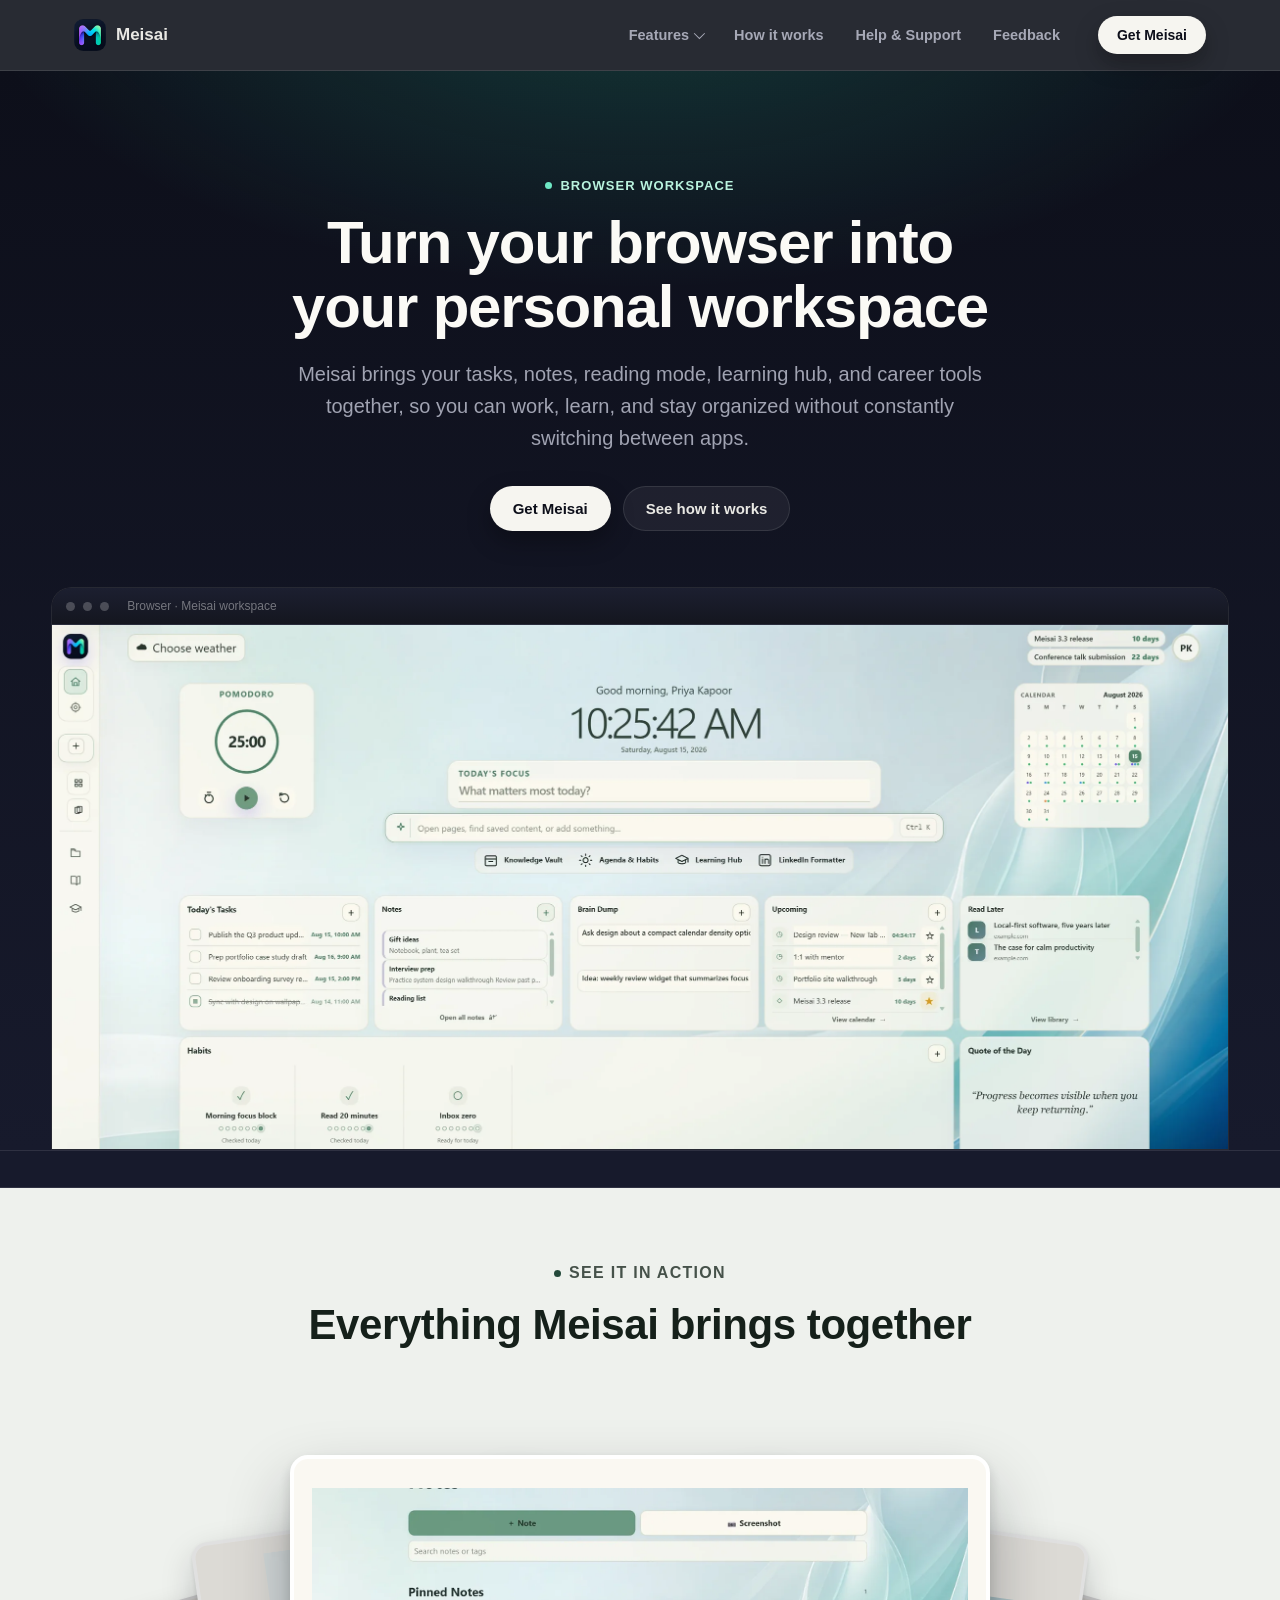
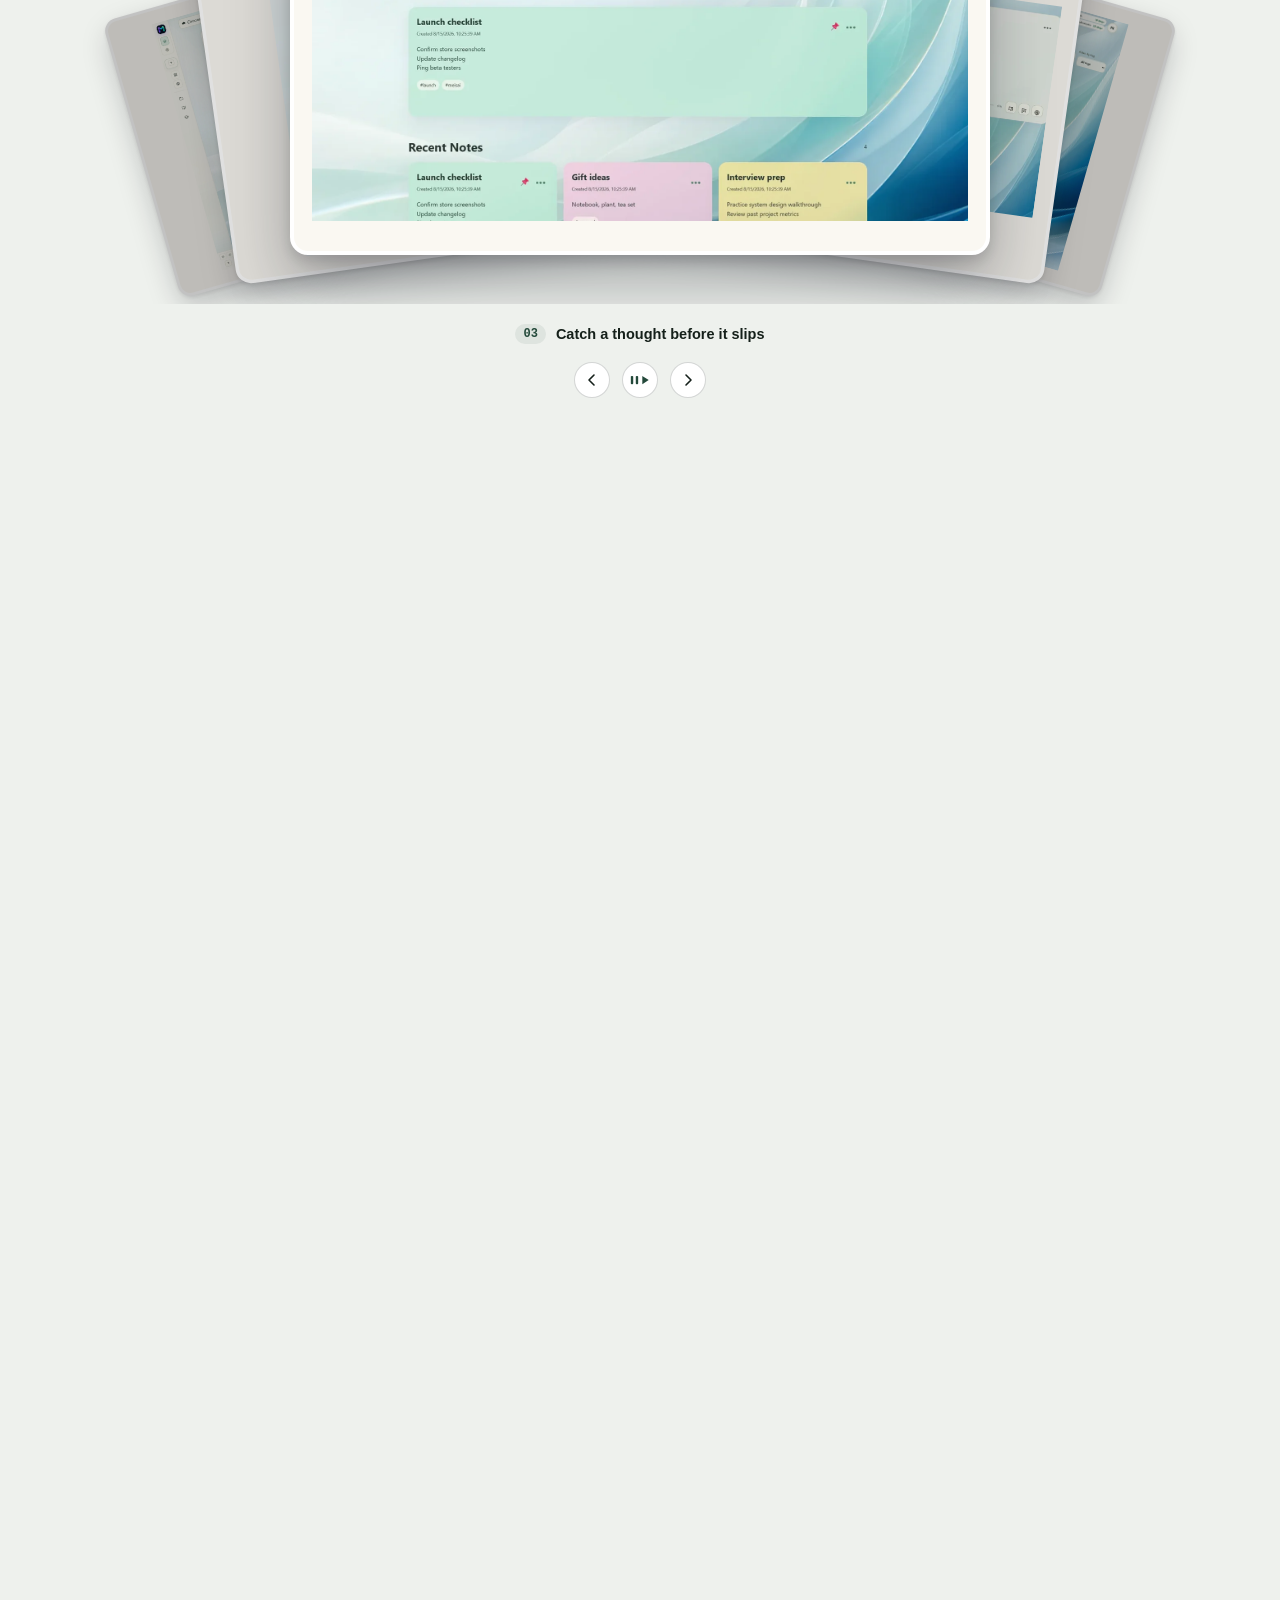
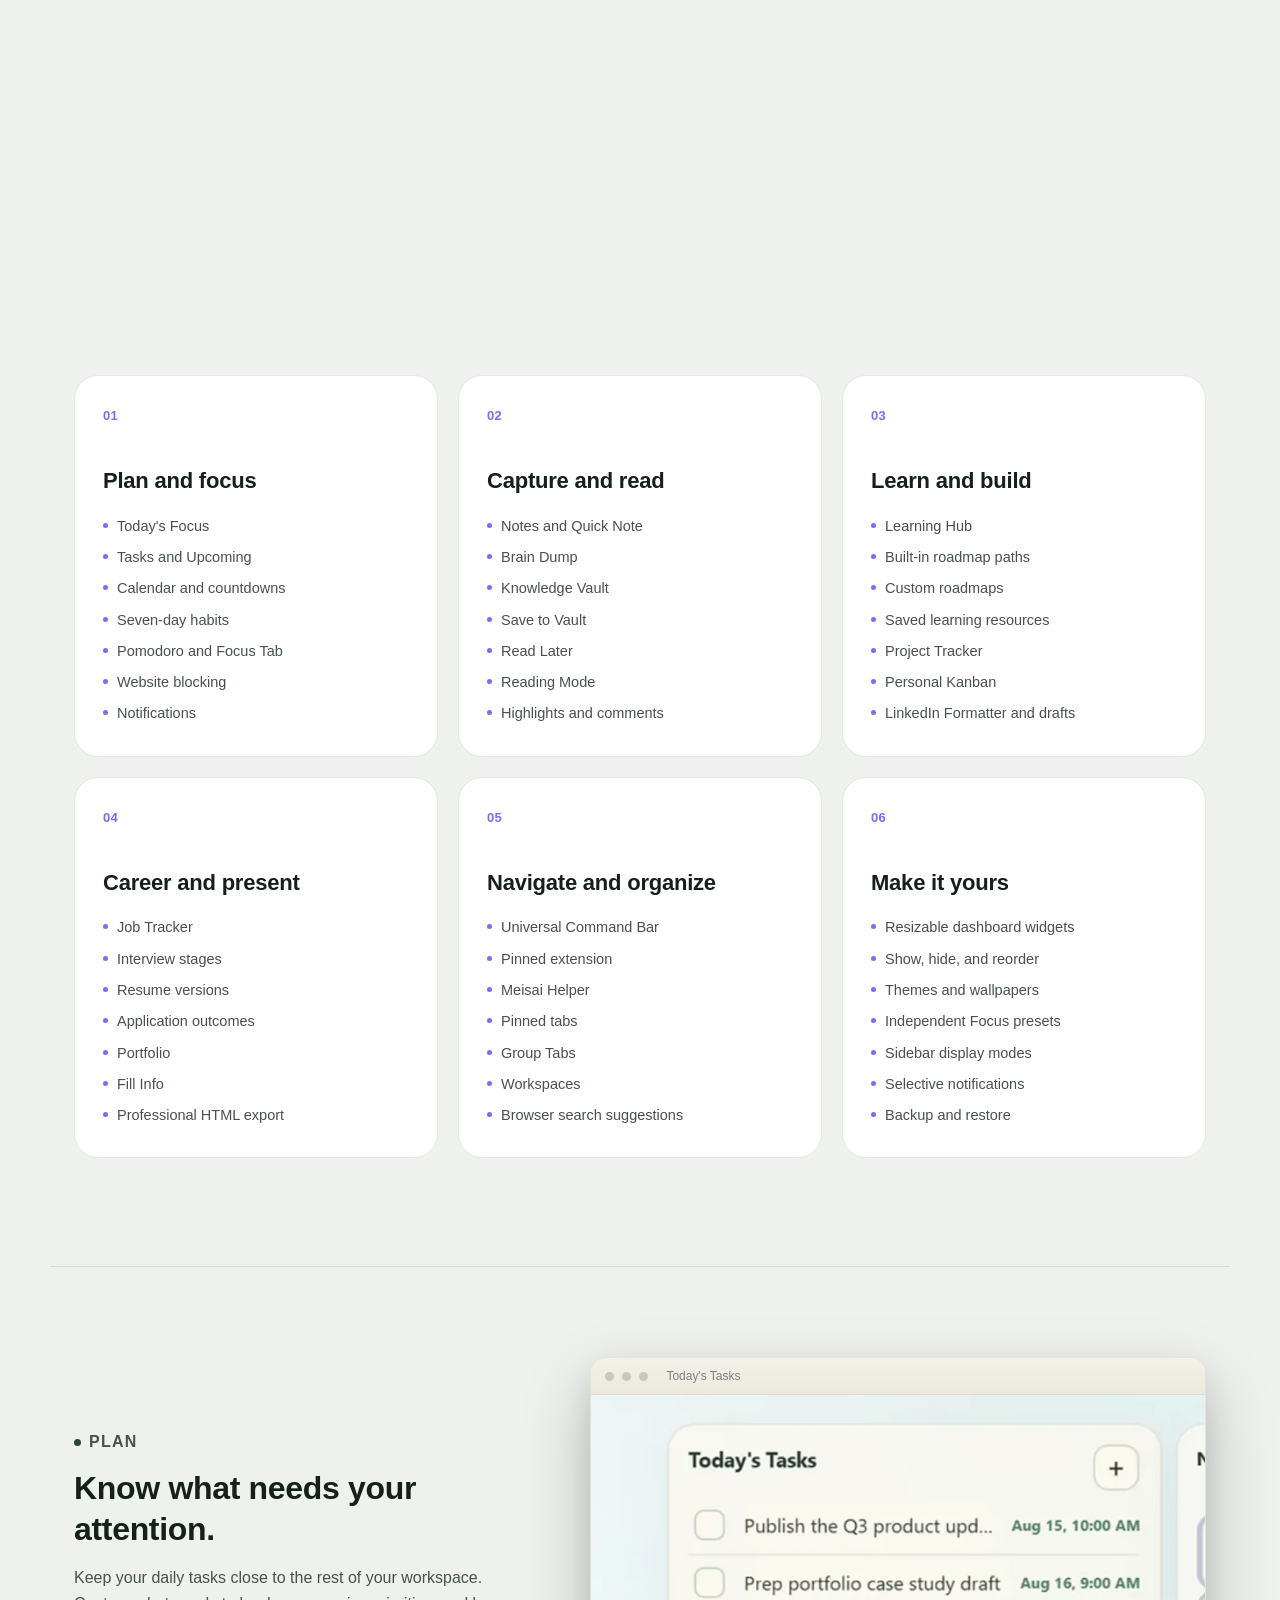
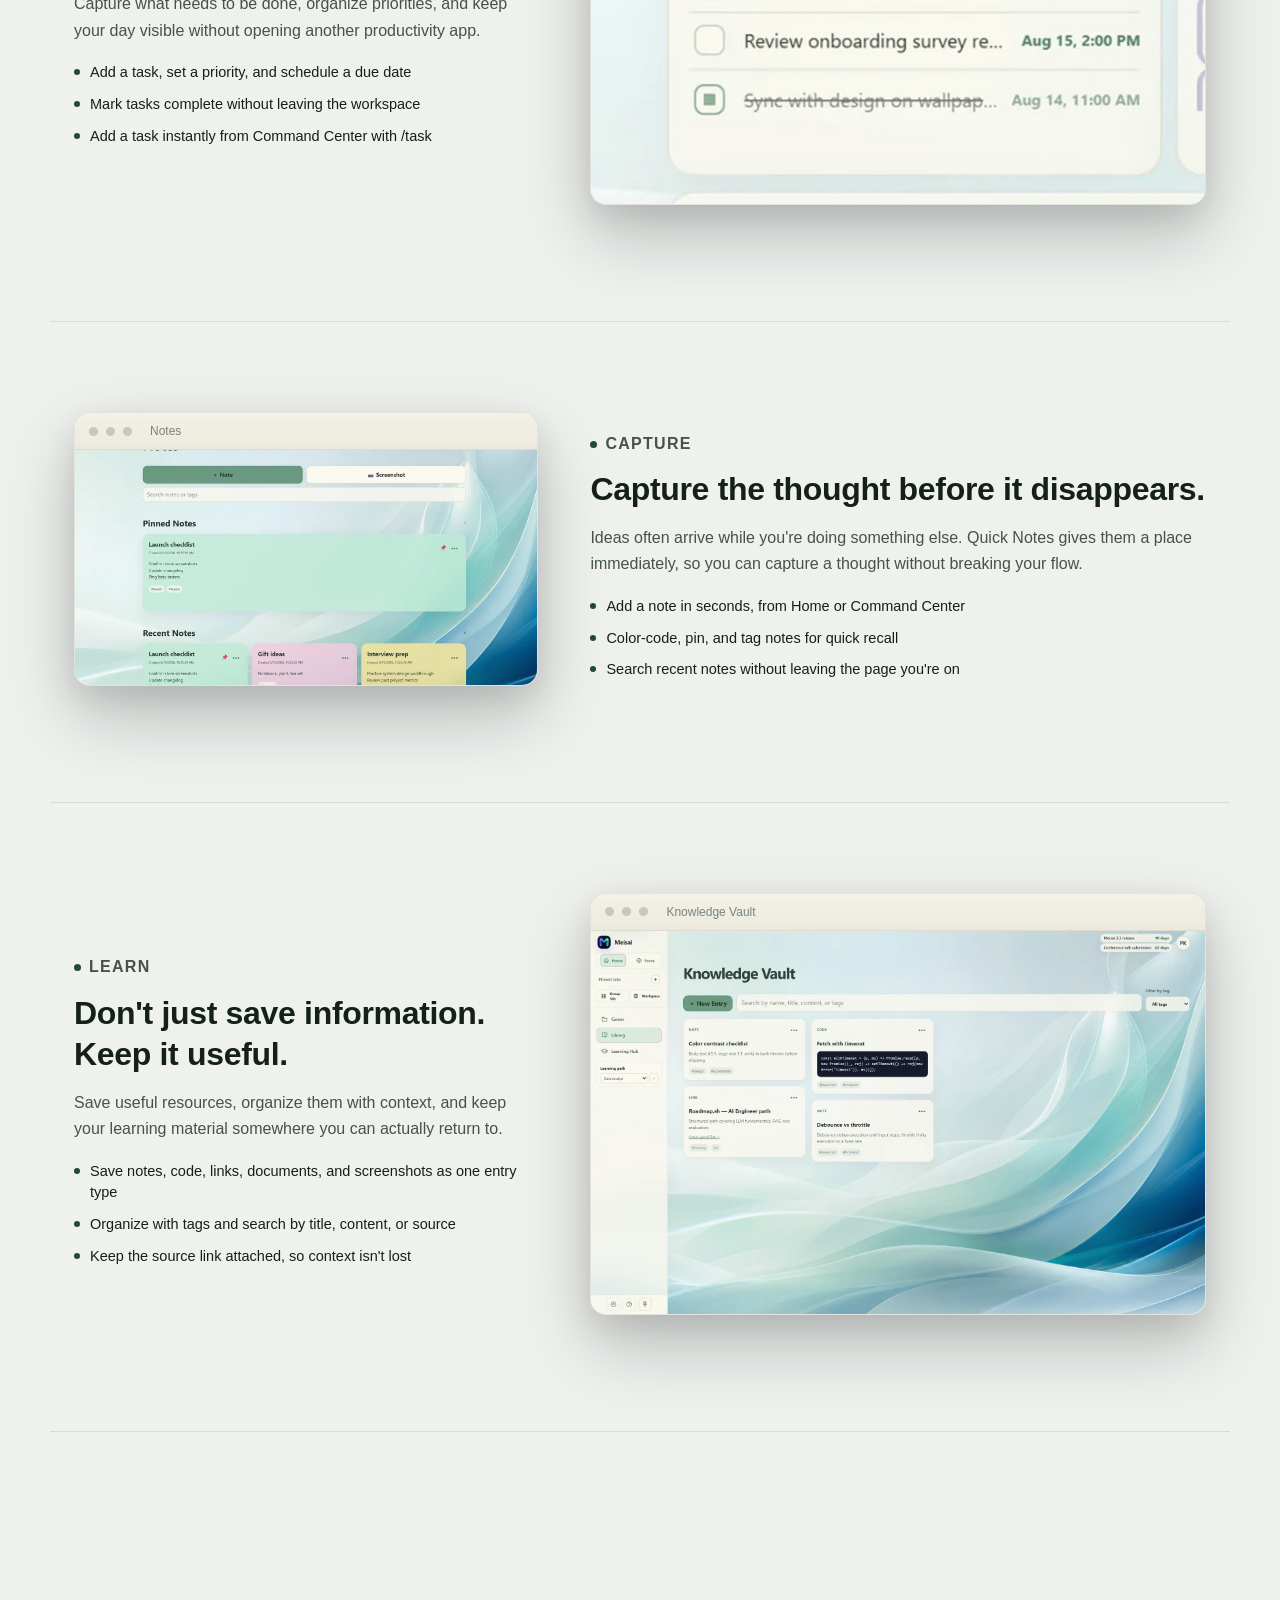
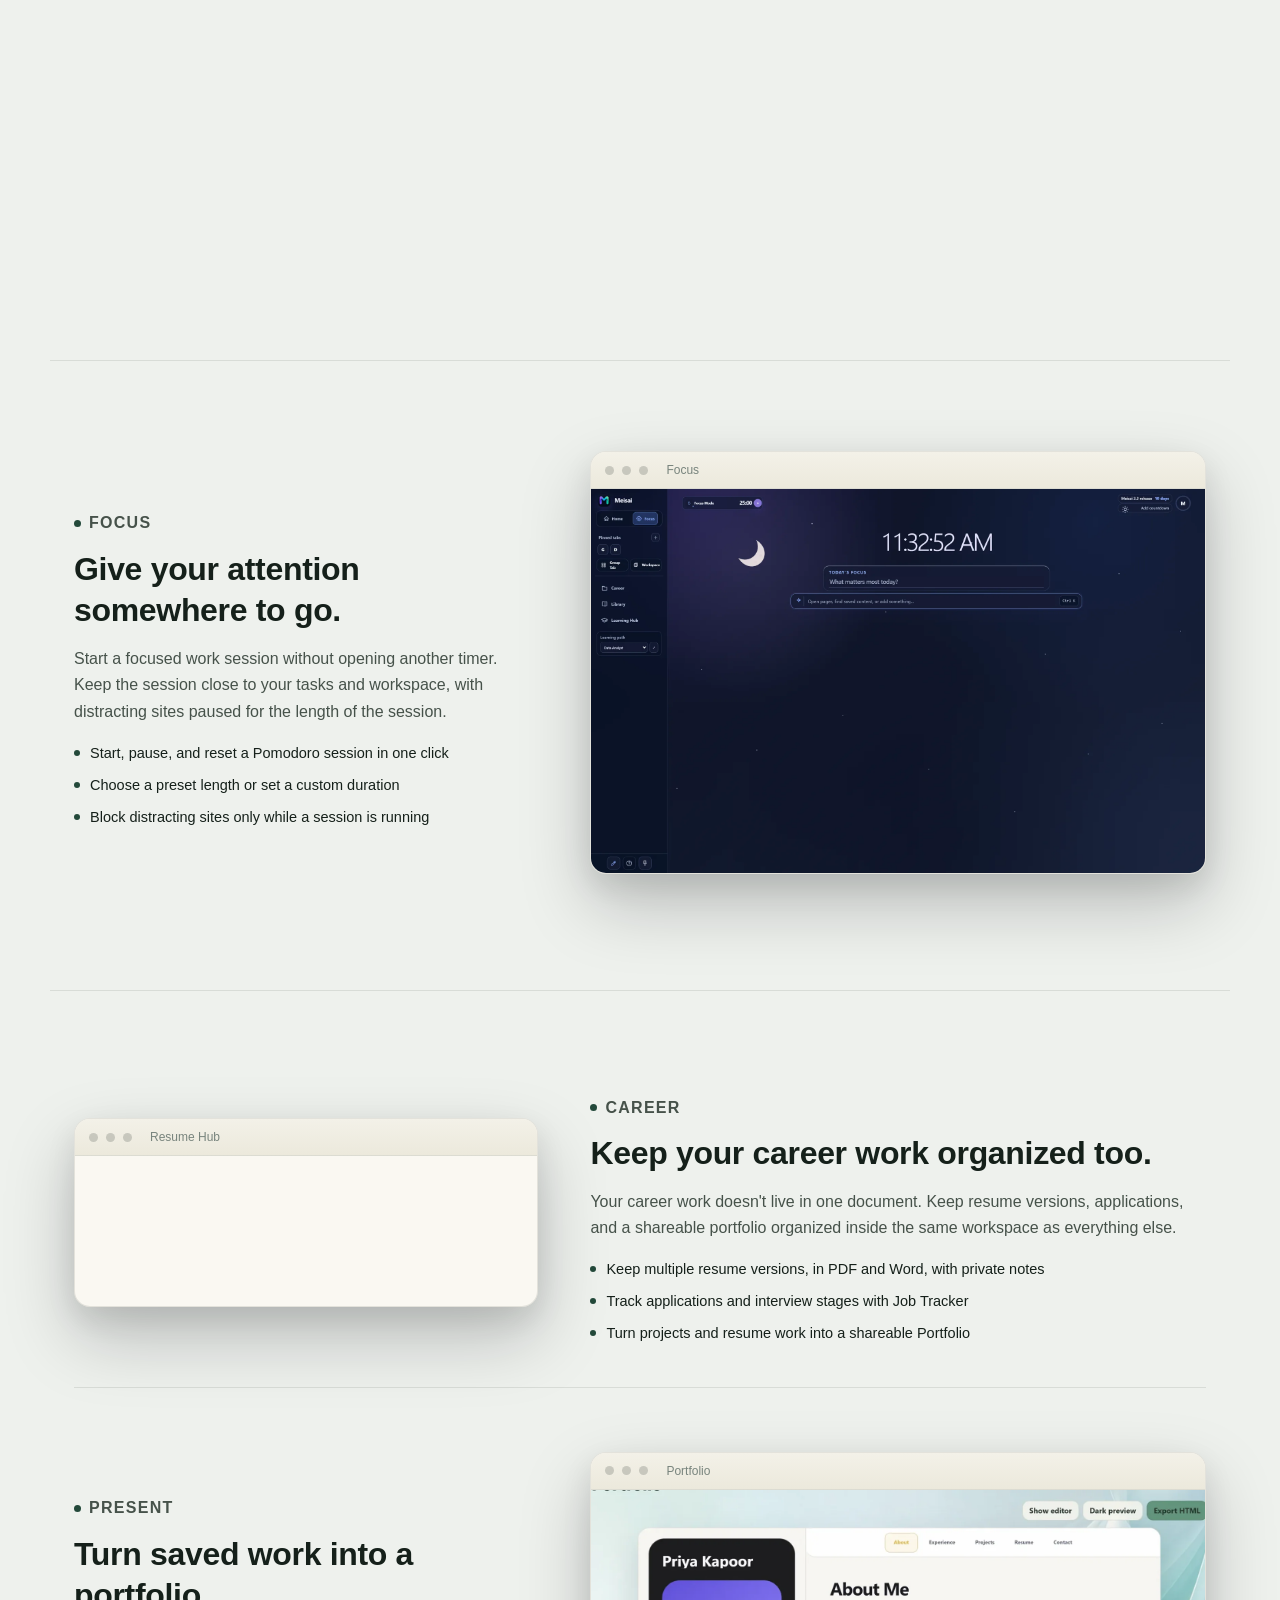
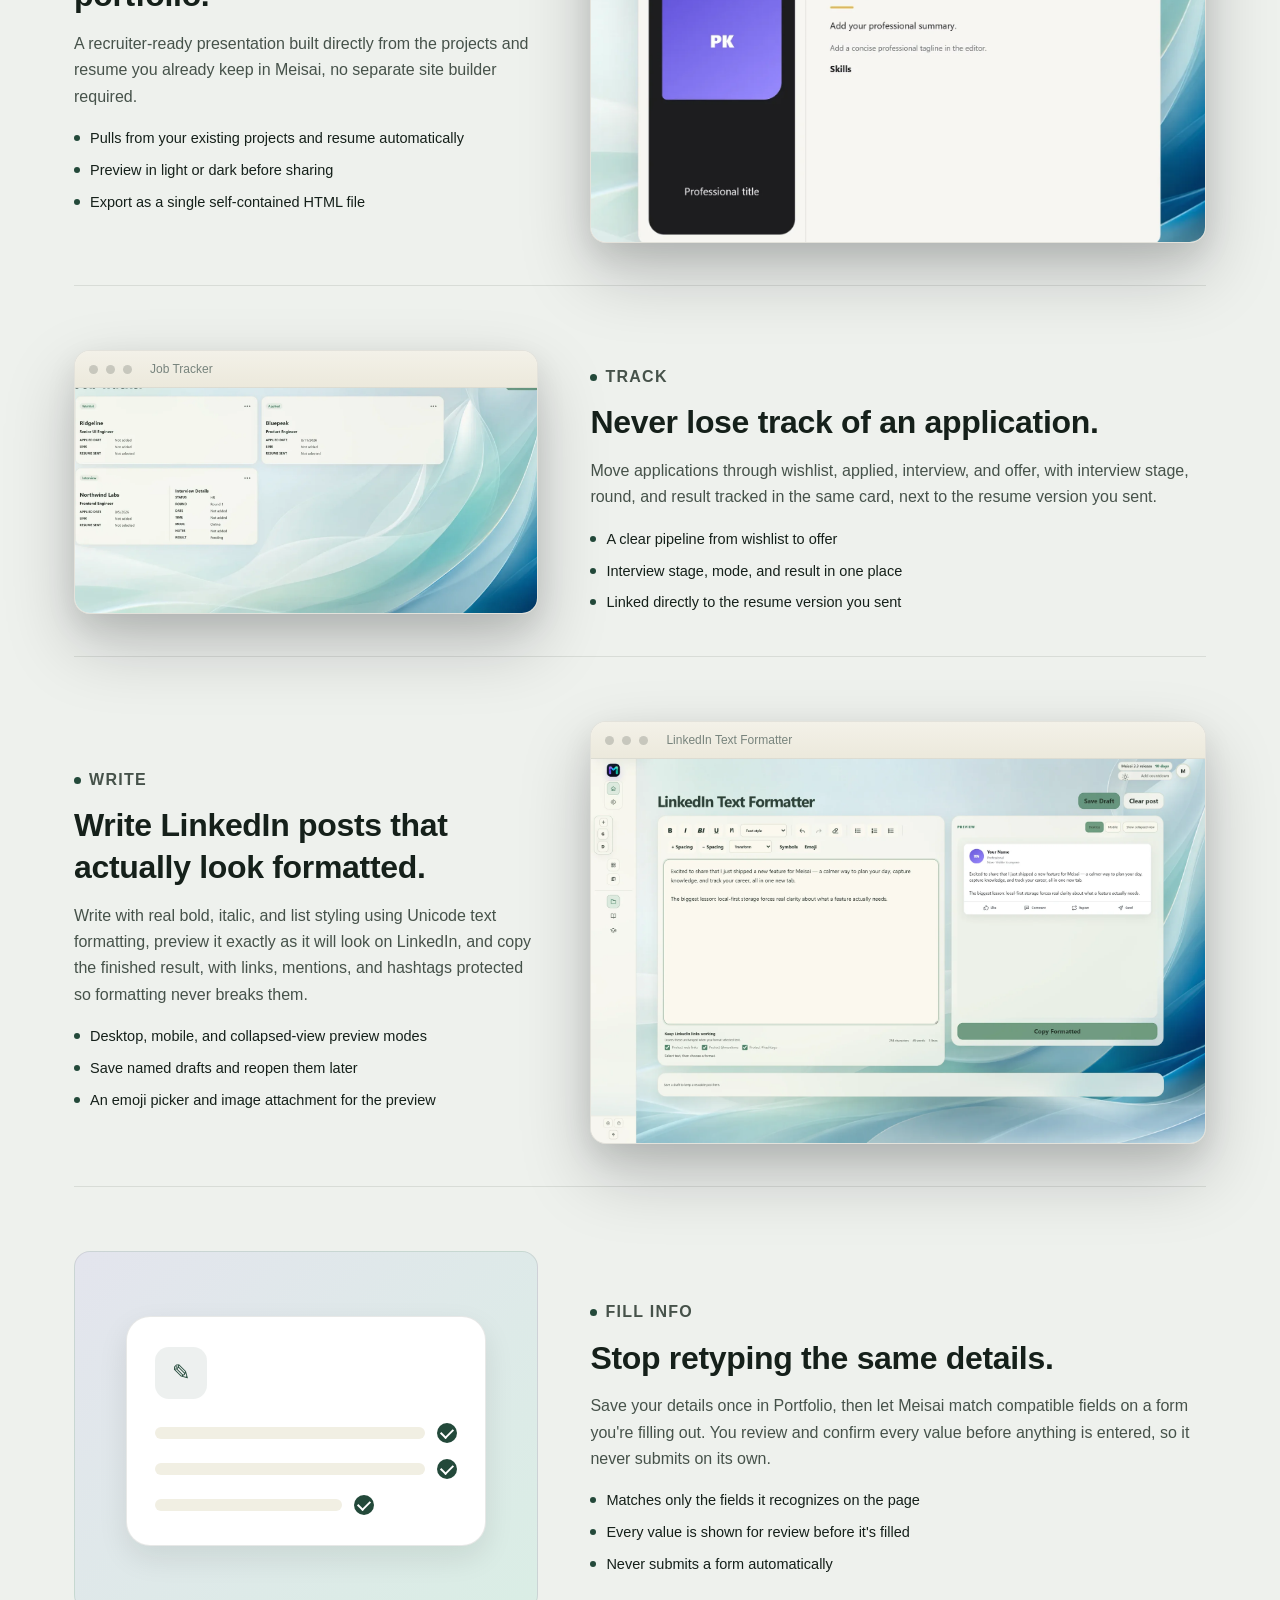
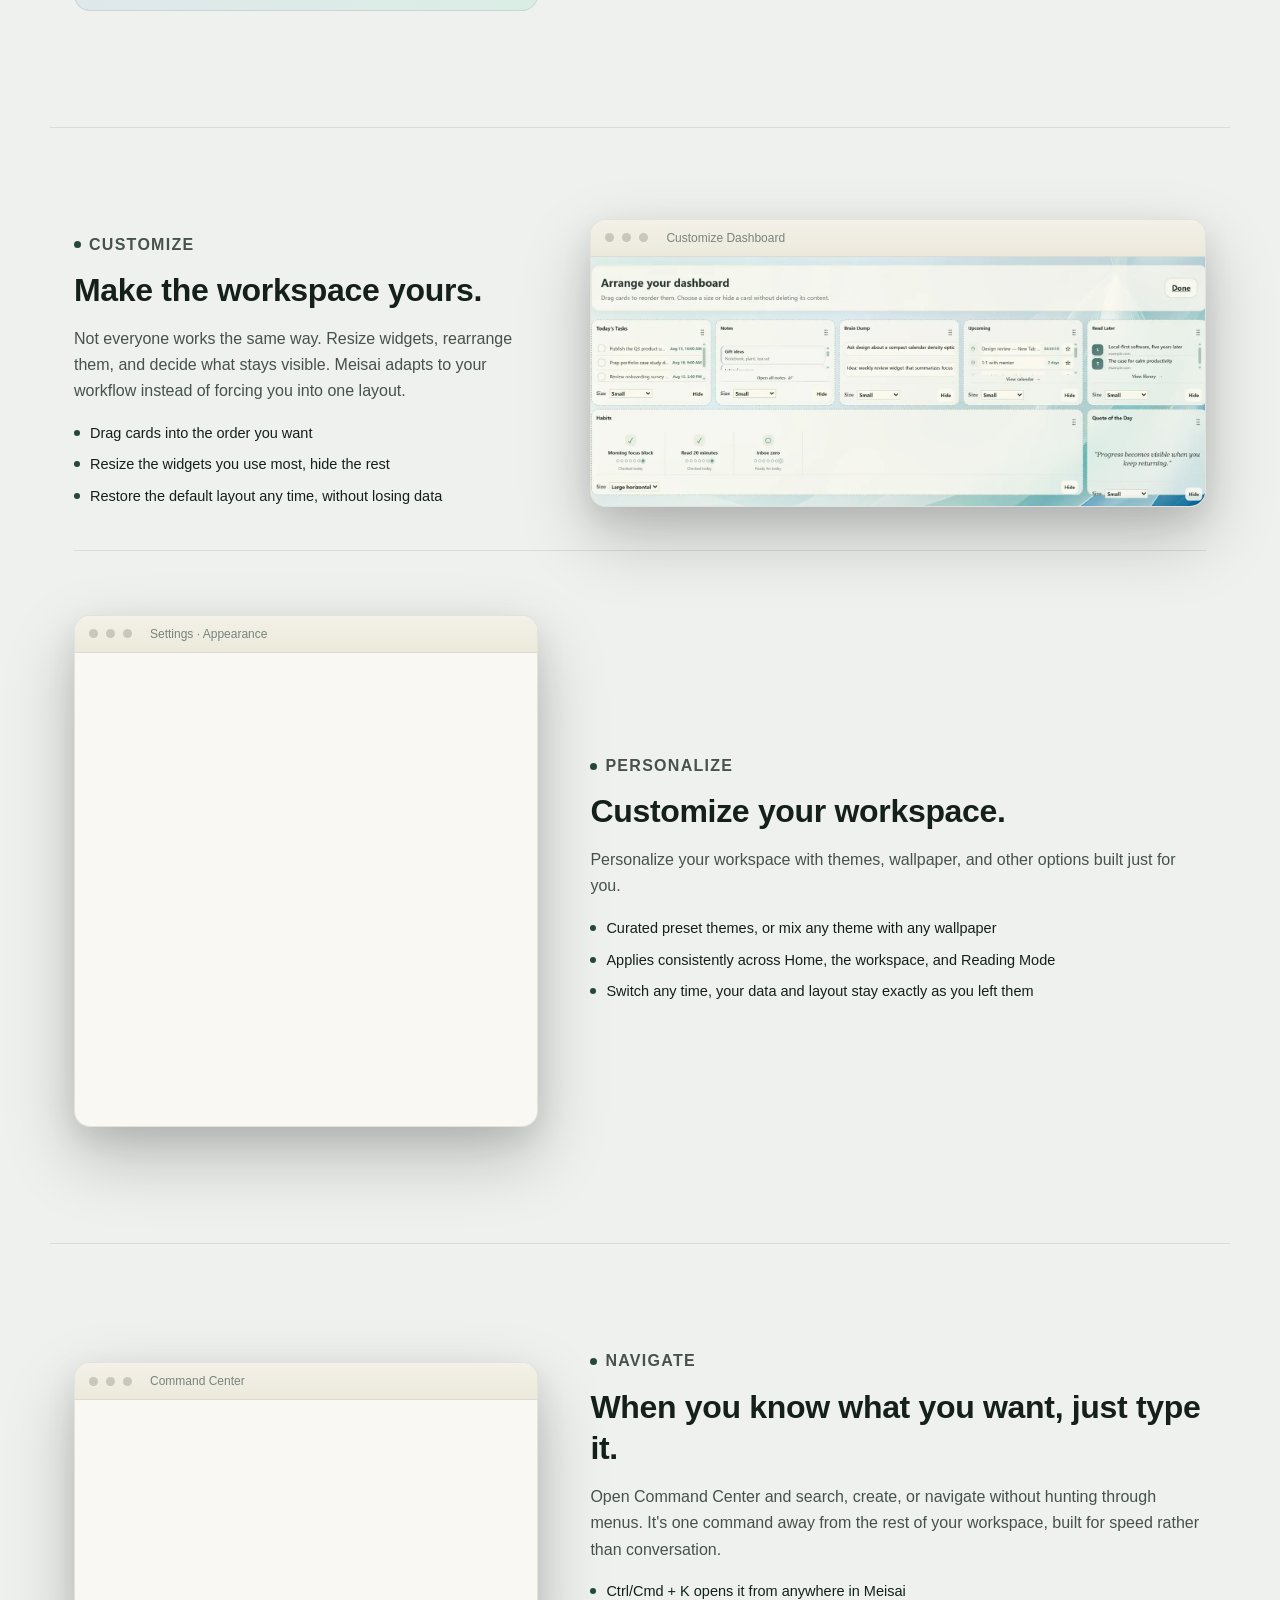
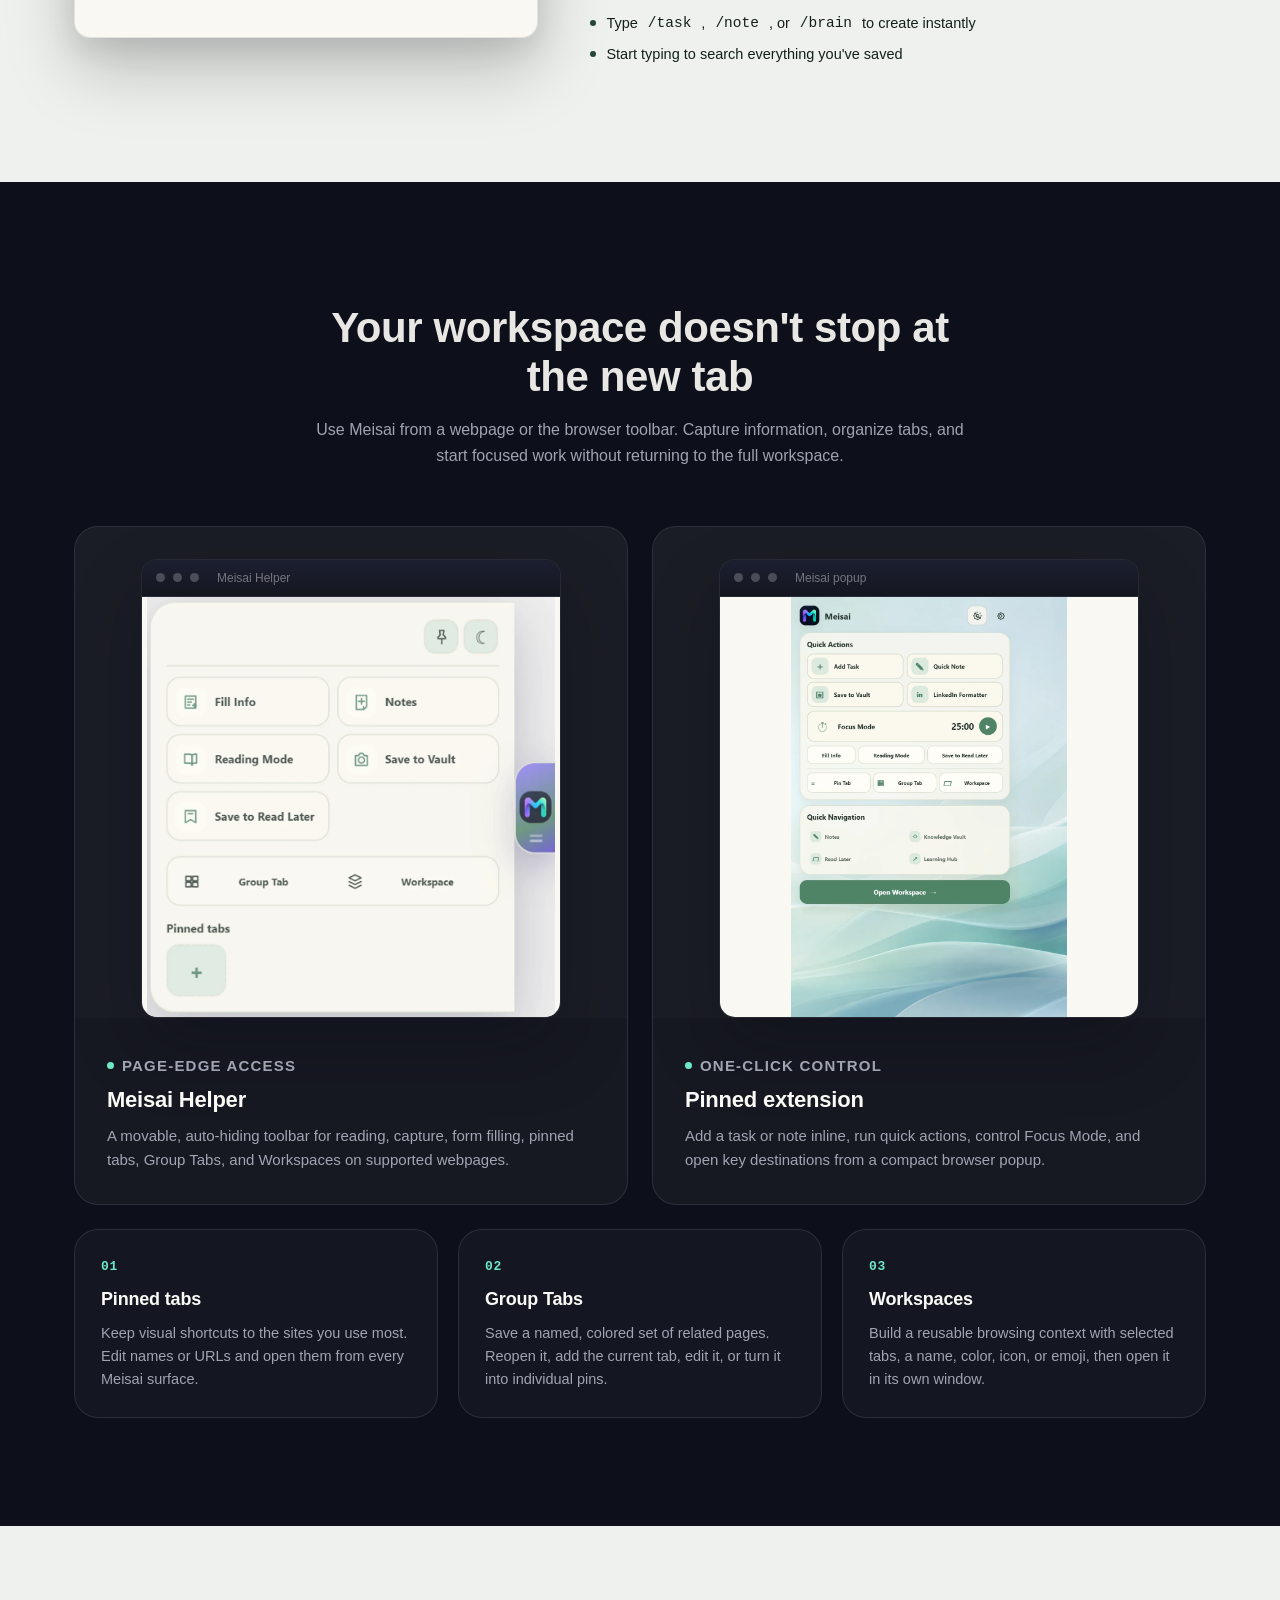
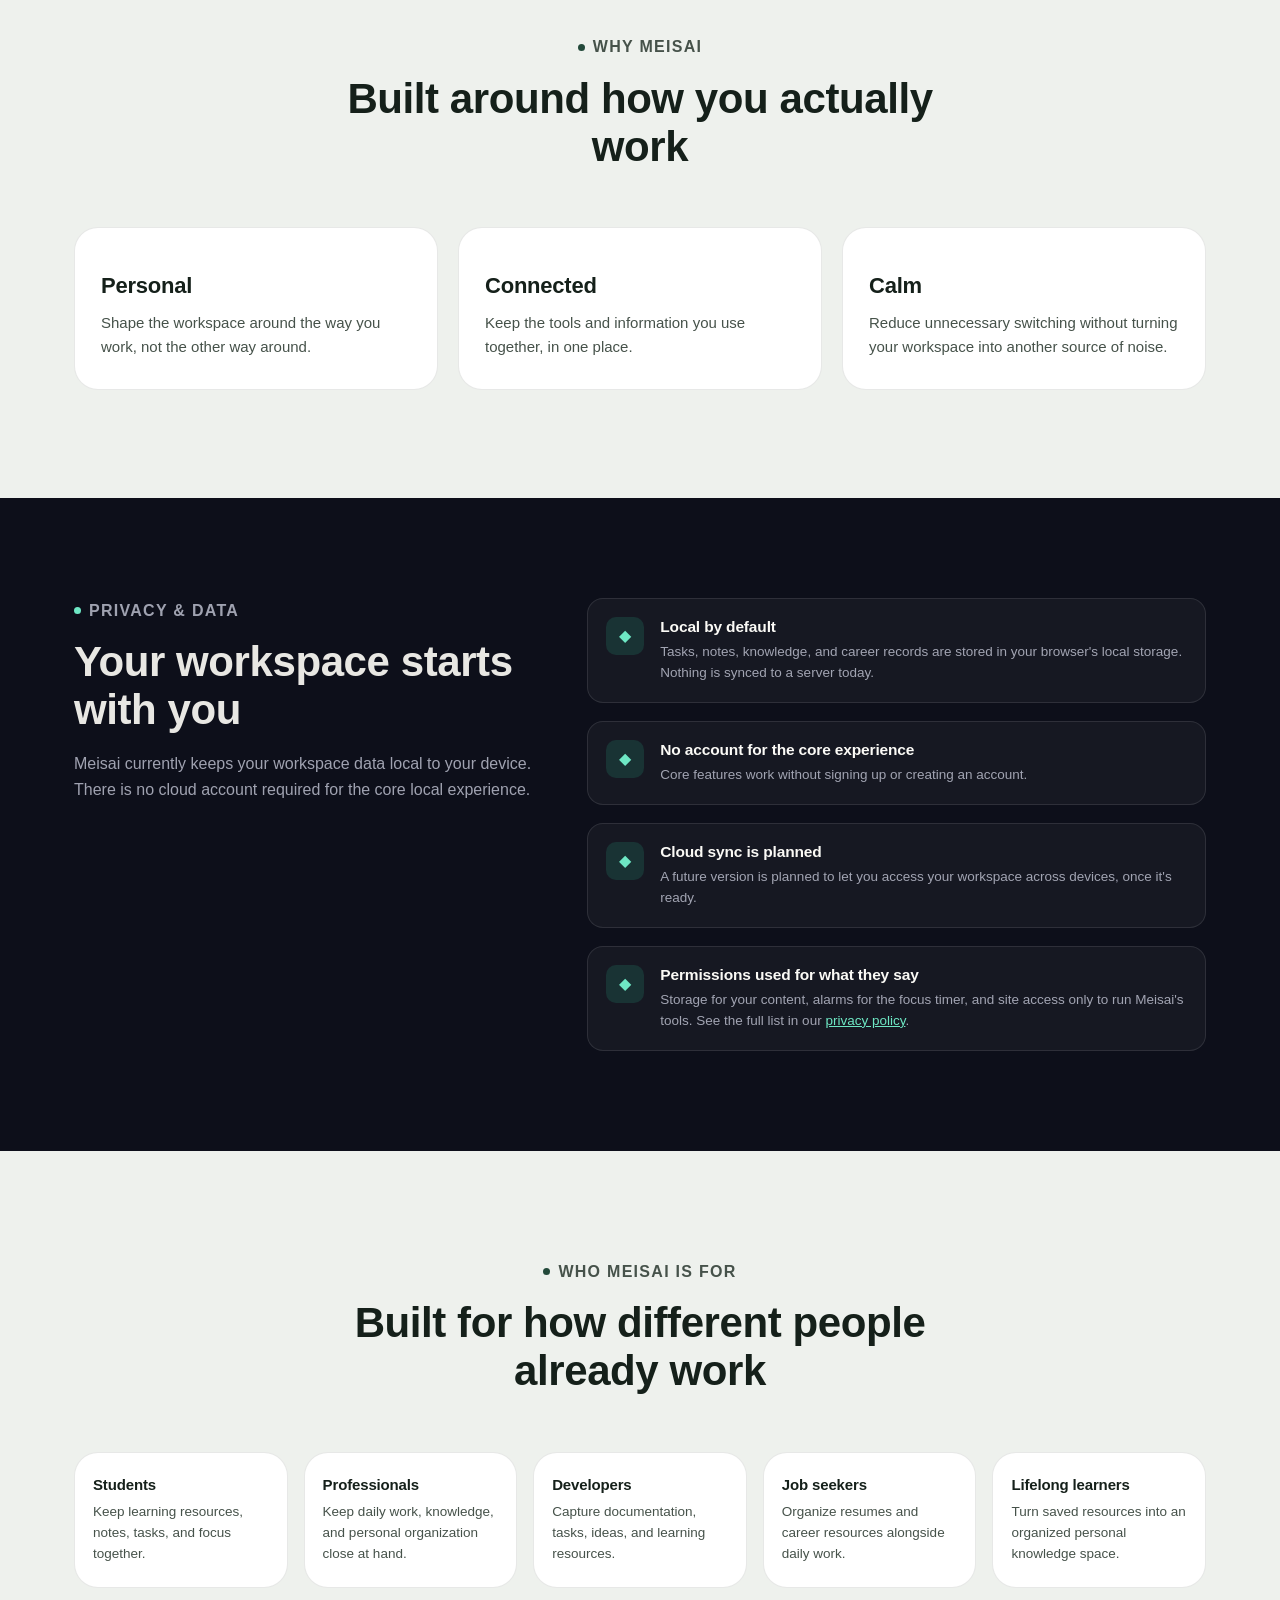
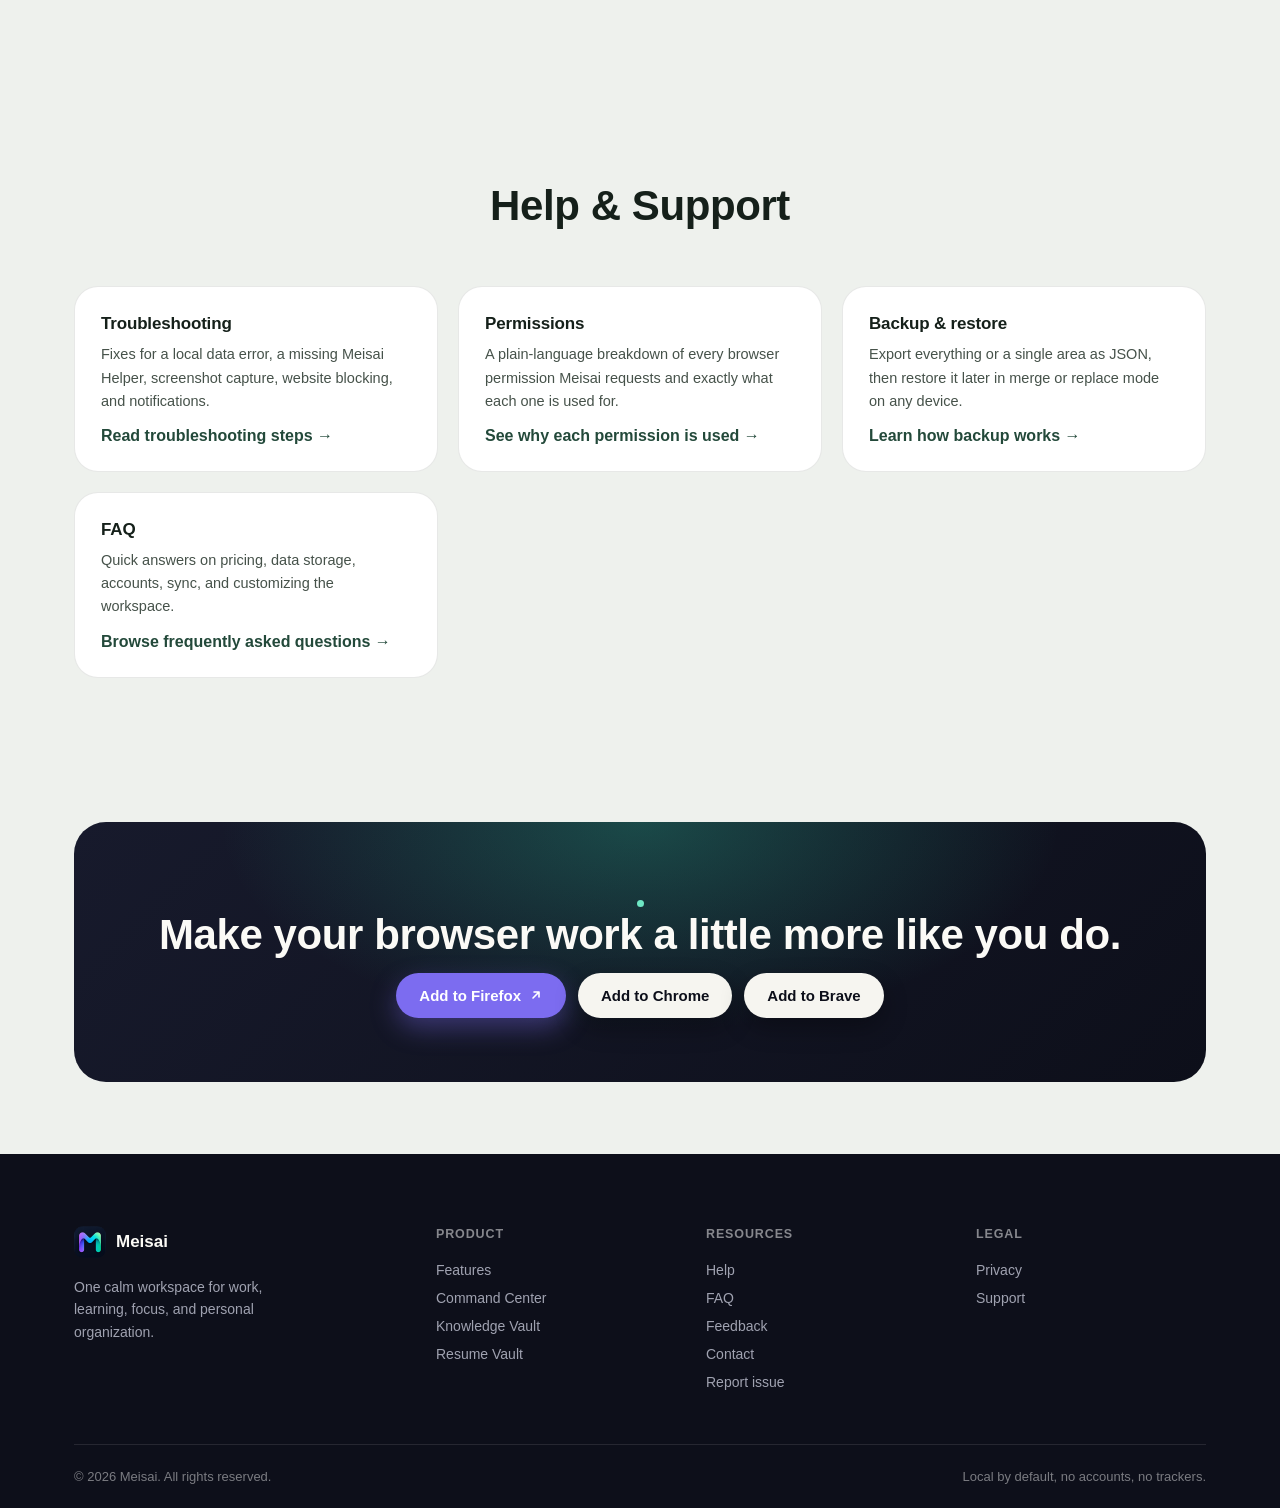
==== commit ee1319c7: "Add files via upload" ====
--- a/website/index.html
+++ b/website/index.html
@@ -826,7 +826,8 @@
             <a href="support.html">Help</a>
             <a href="support.html#faq">FAQ</a>
             <a href="__FEEDBACK_URL__" target="_blank" rel="noopener noreferrer">Feedback</a>
-            <a href="__FEEDBACK_URL_">Contact</a>
+            <a href="__FEEDBACK_URL__" target="_blank" rel="noopener noreferrer">Contact</a>
+            <a href="https://github.com/Ankit-Anshu/meisai-website/issues" target="_blank" rel="noopener noreferrer">Report issue</a>
           </div>
           <div class="footer-col">
             <h3>Legal</h3>
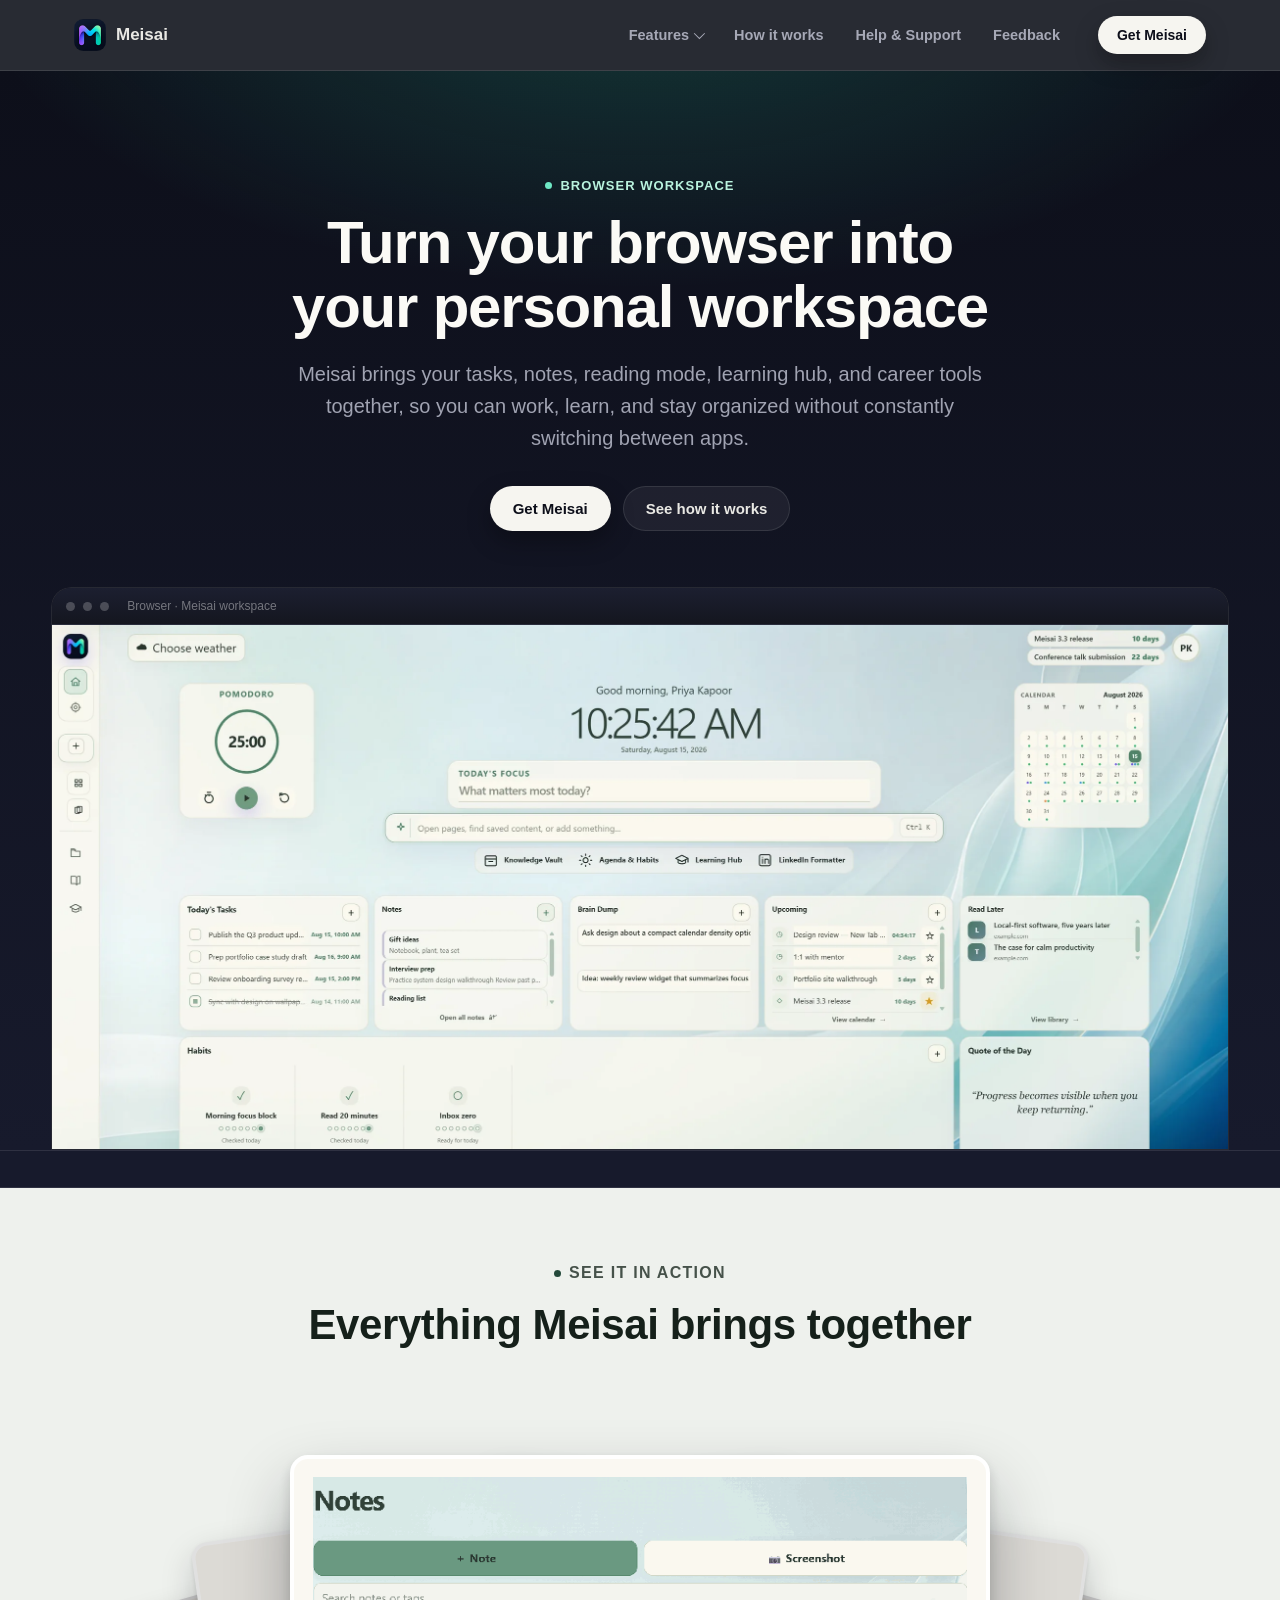
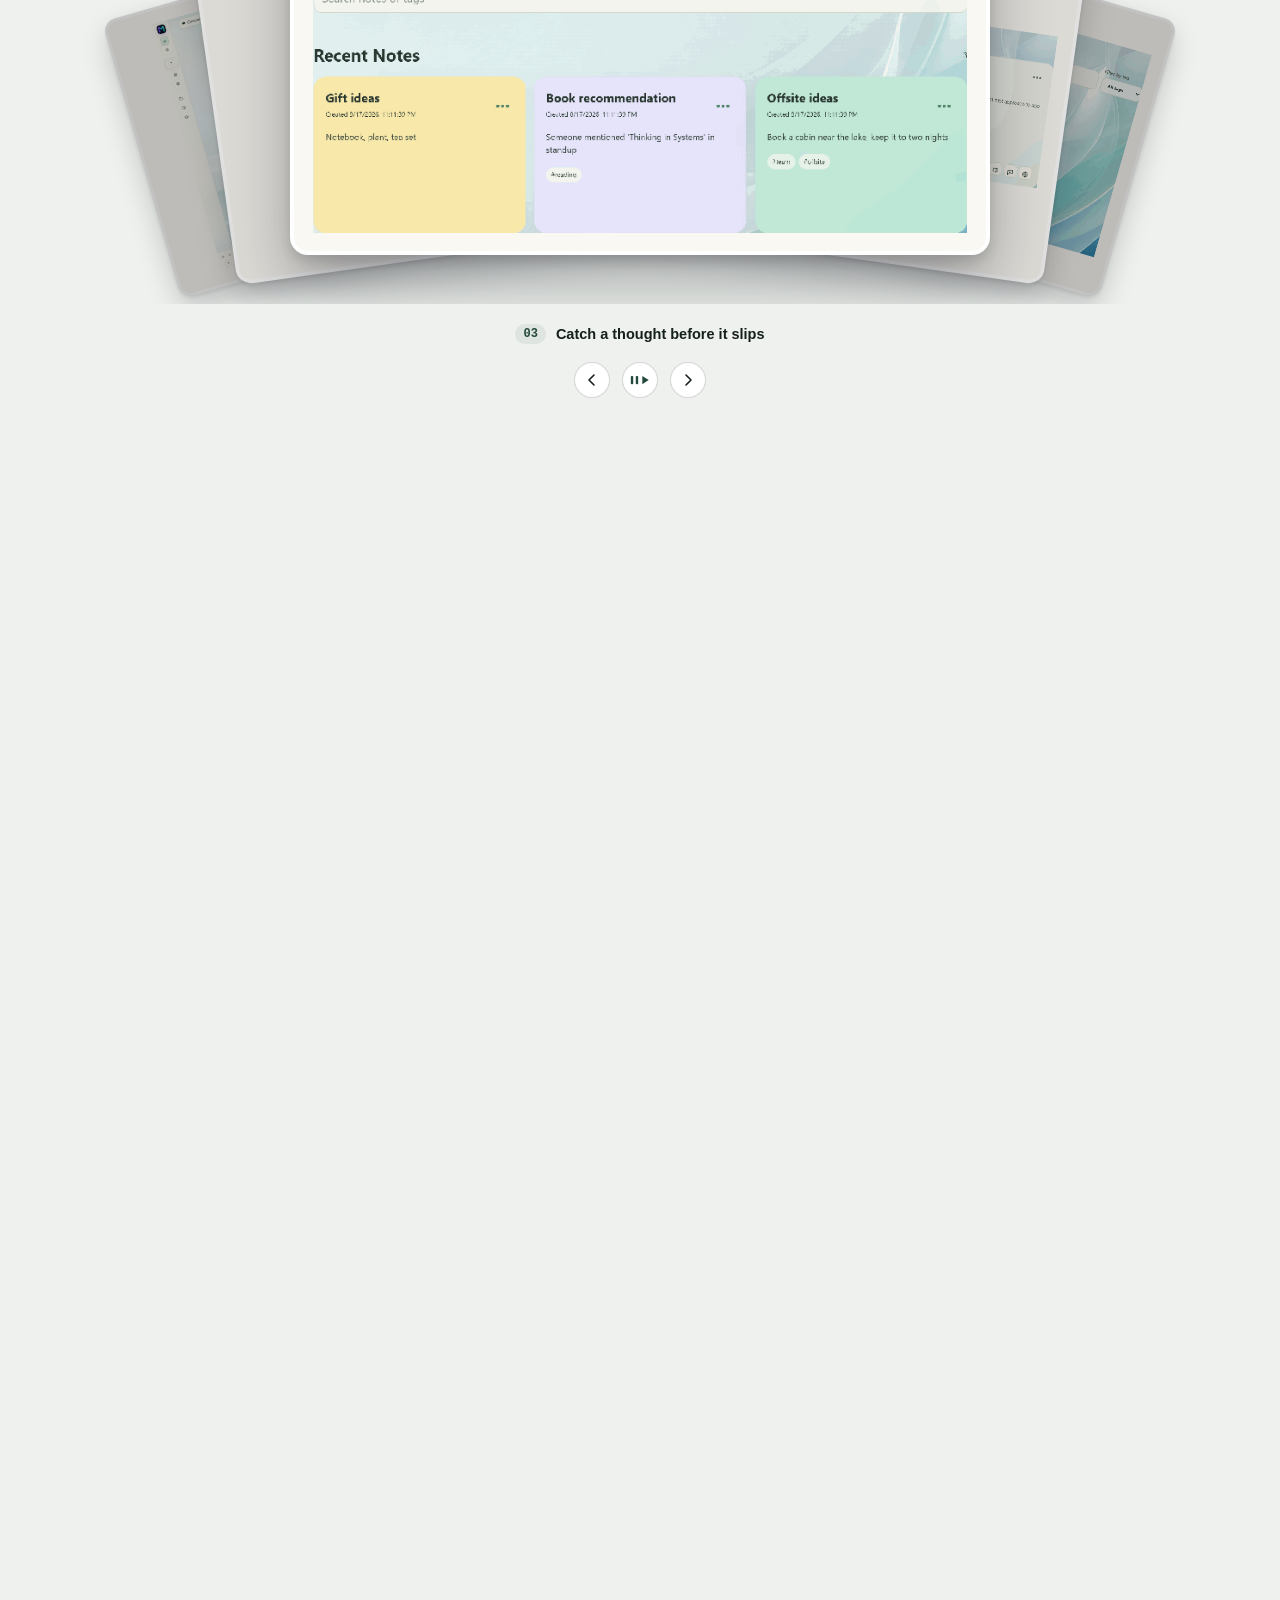
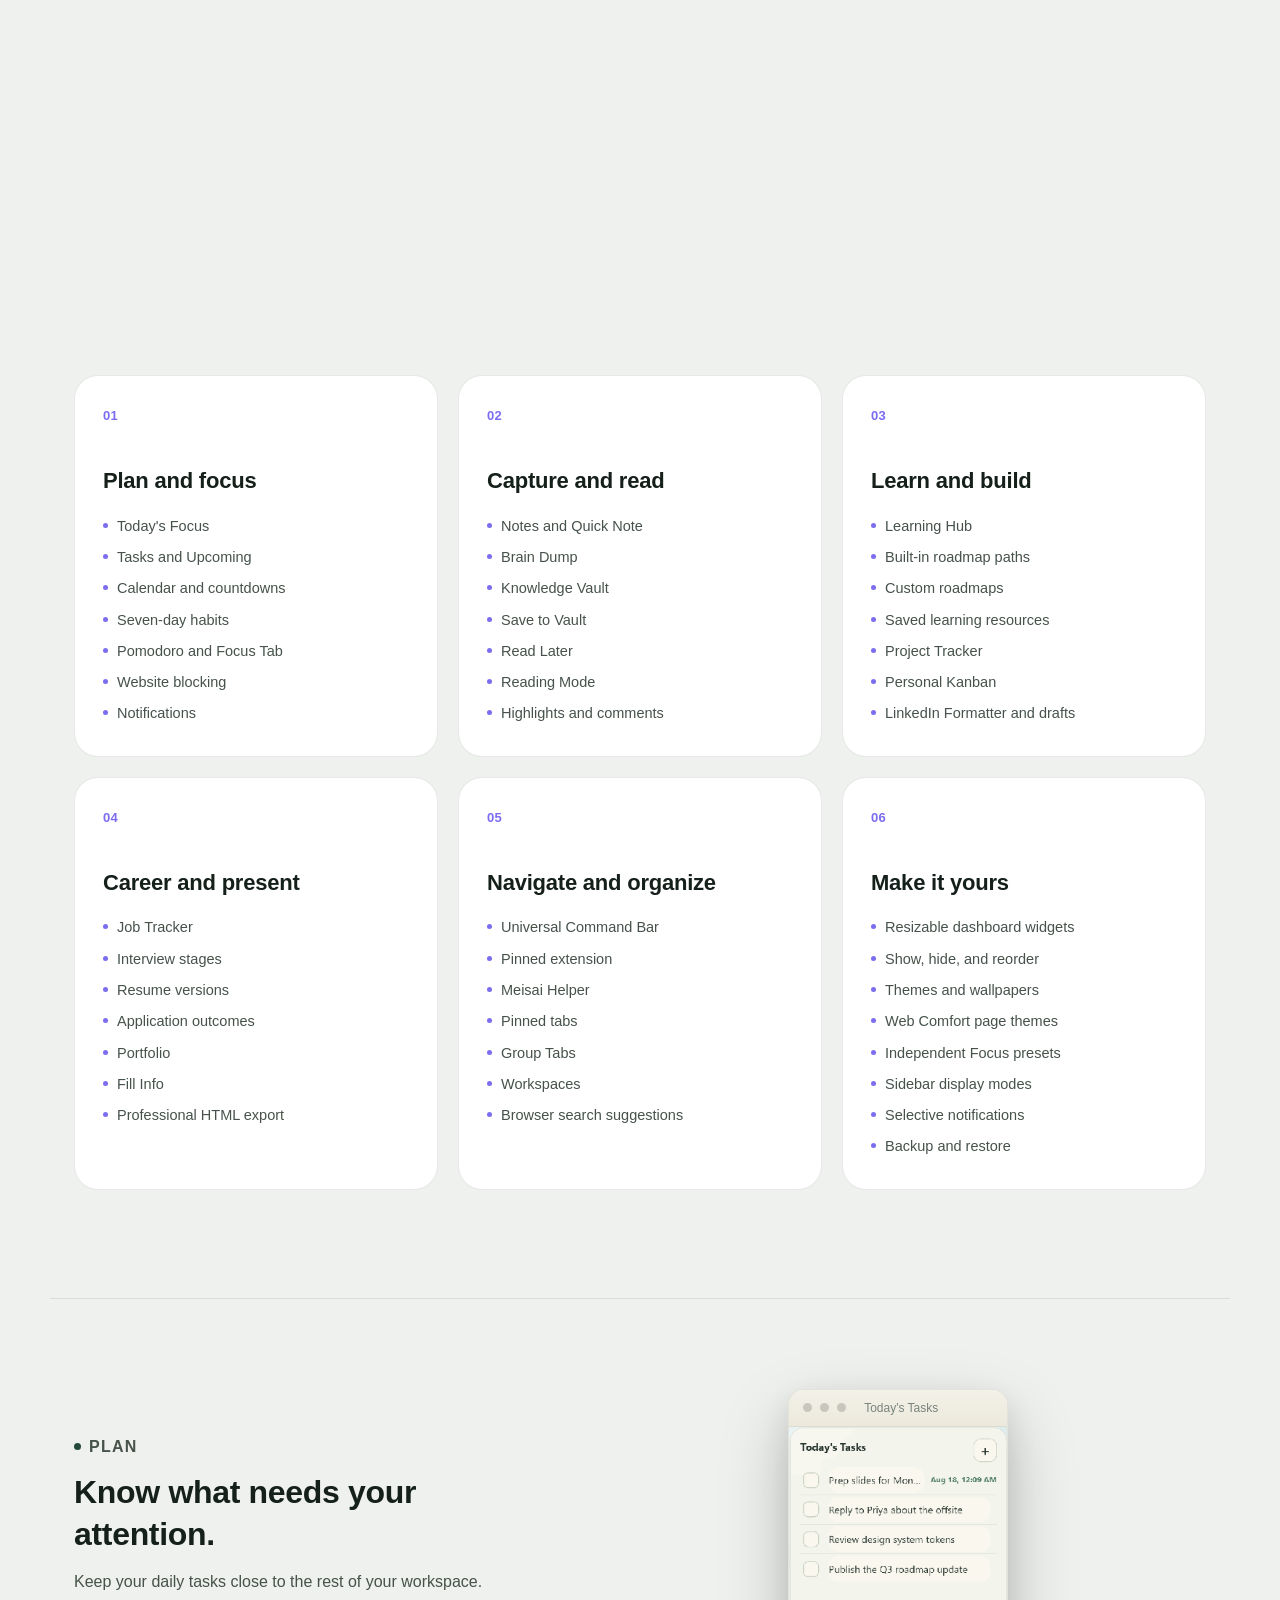
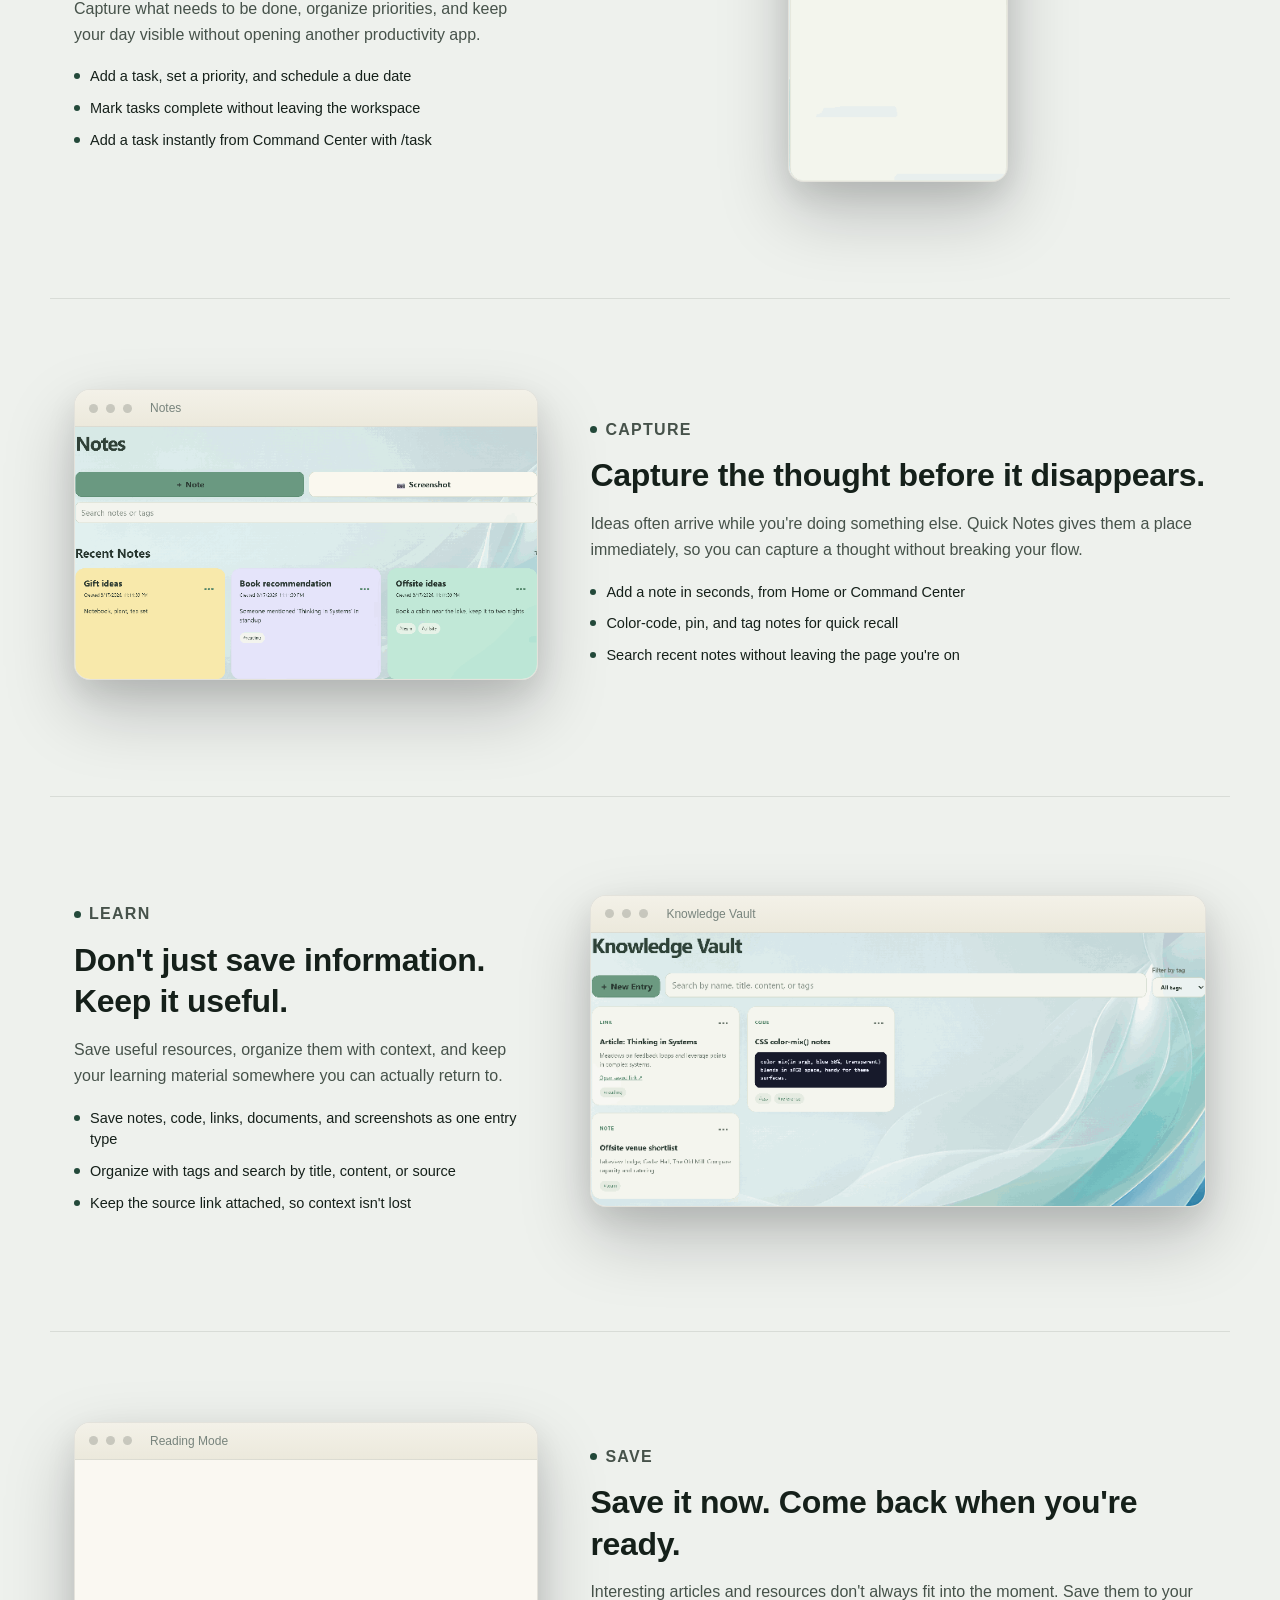
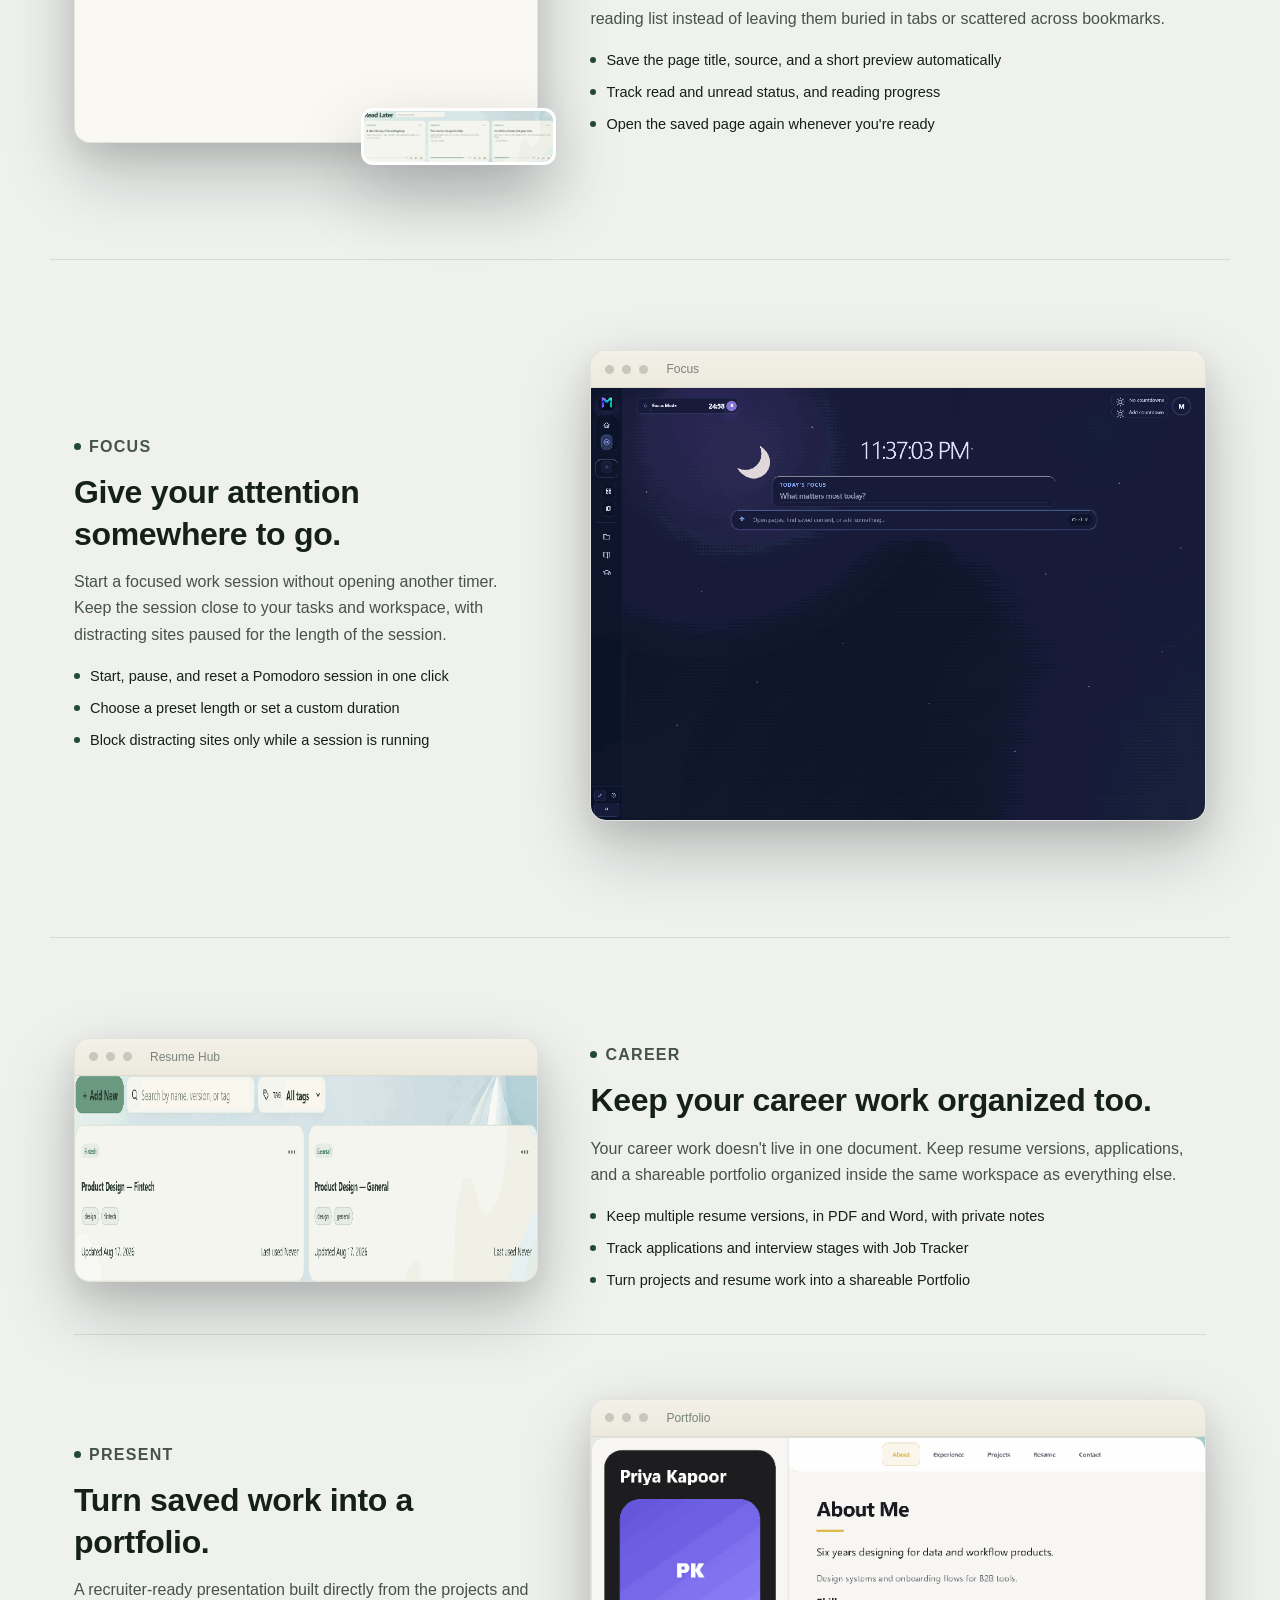
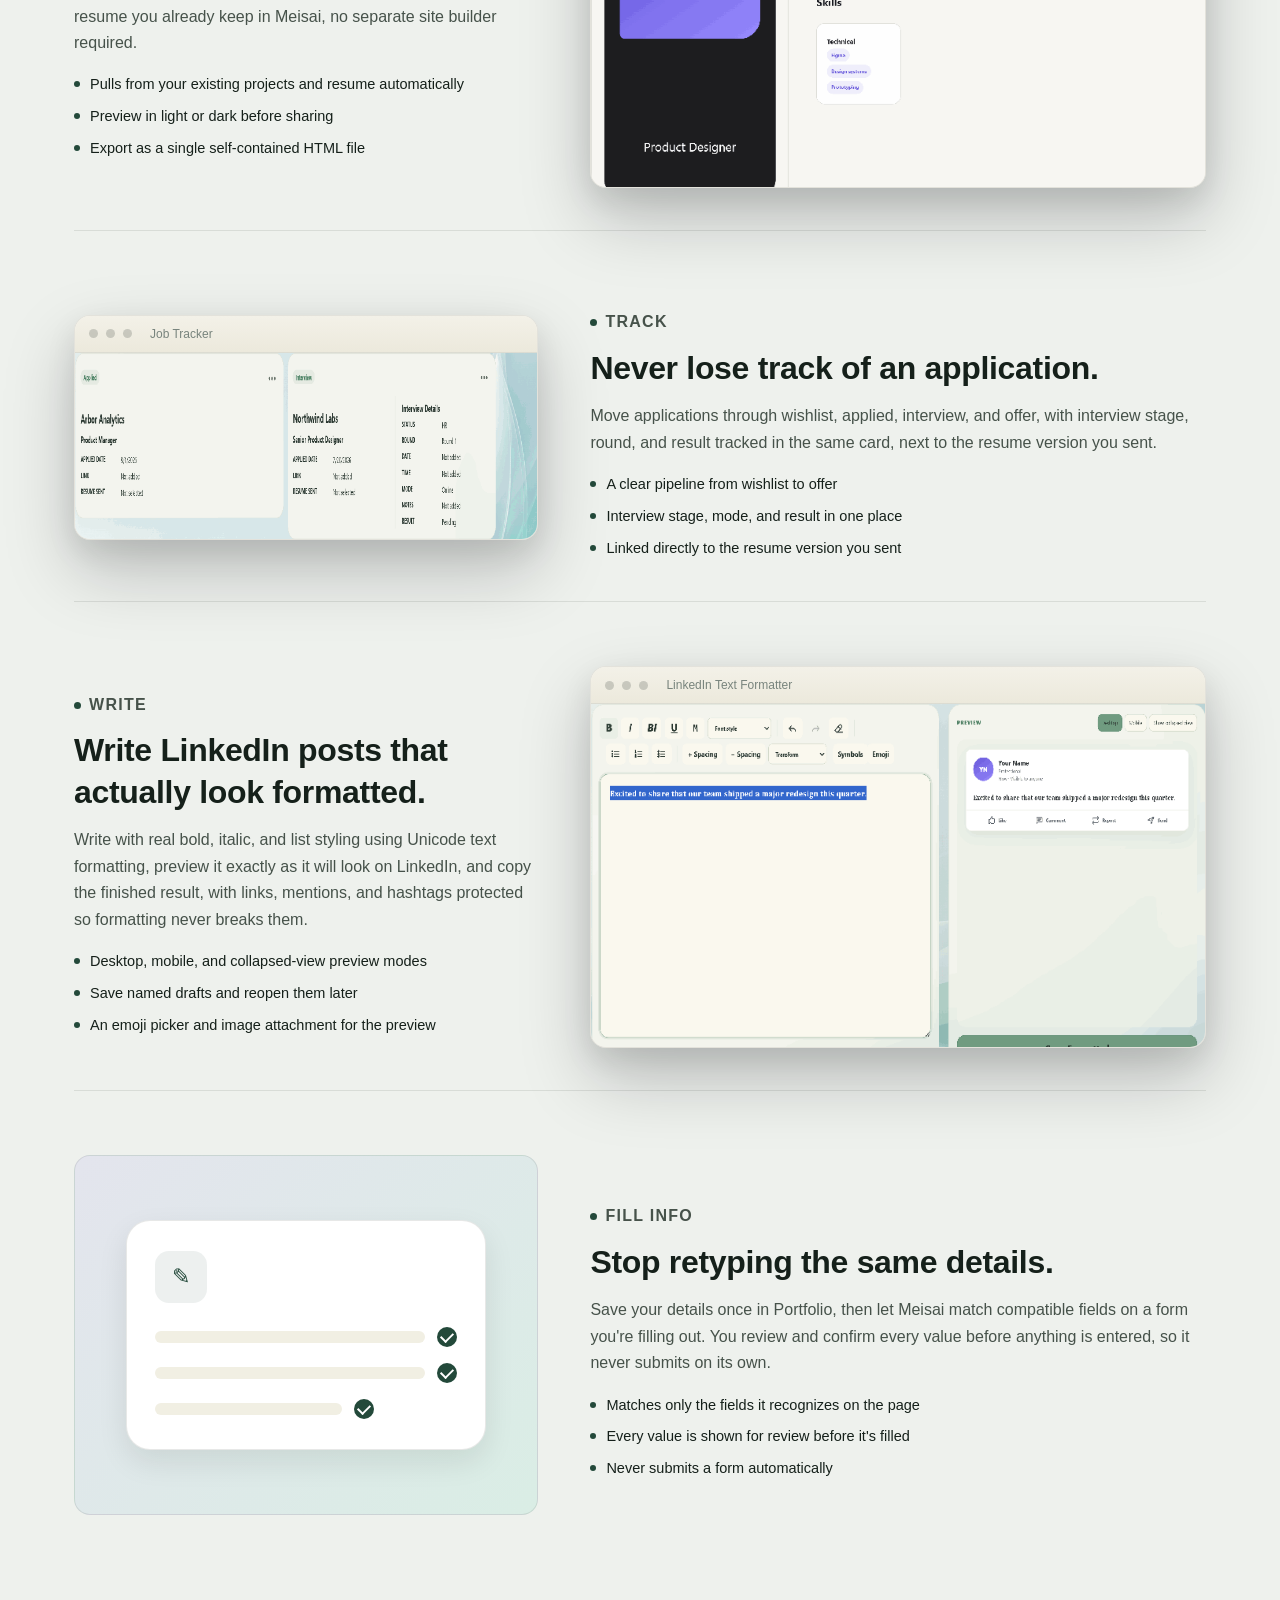
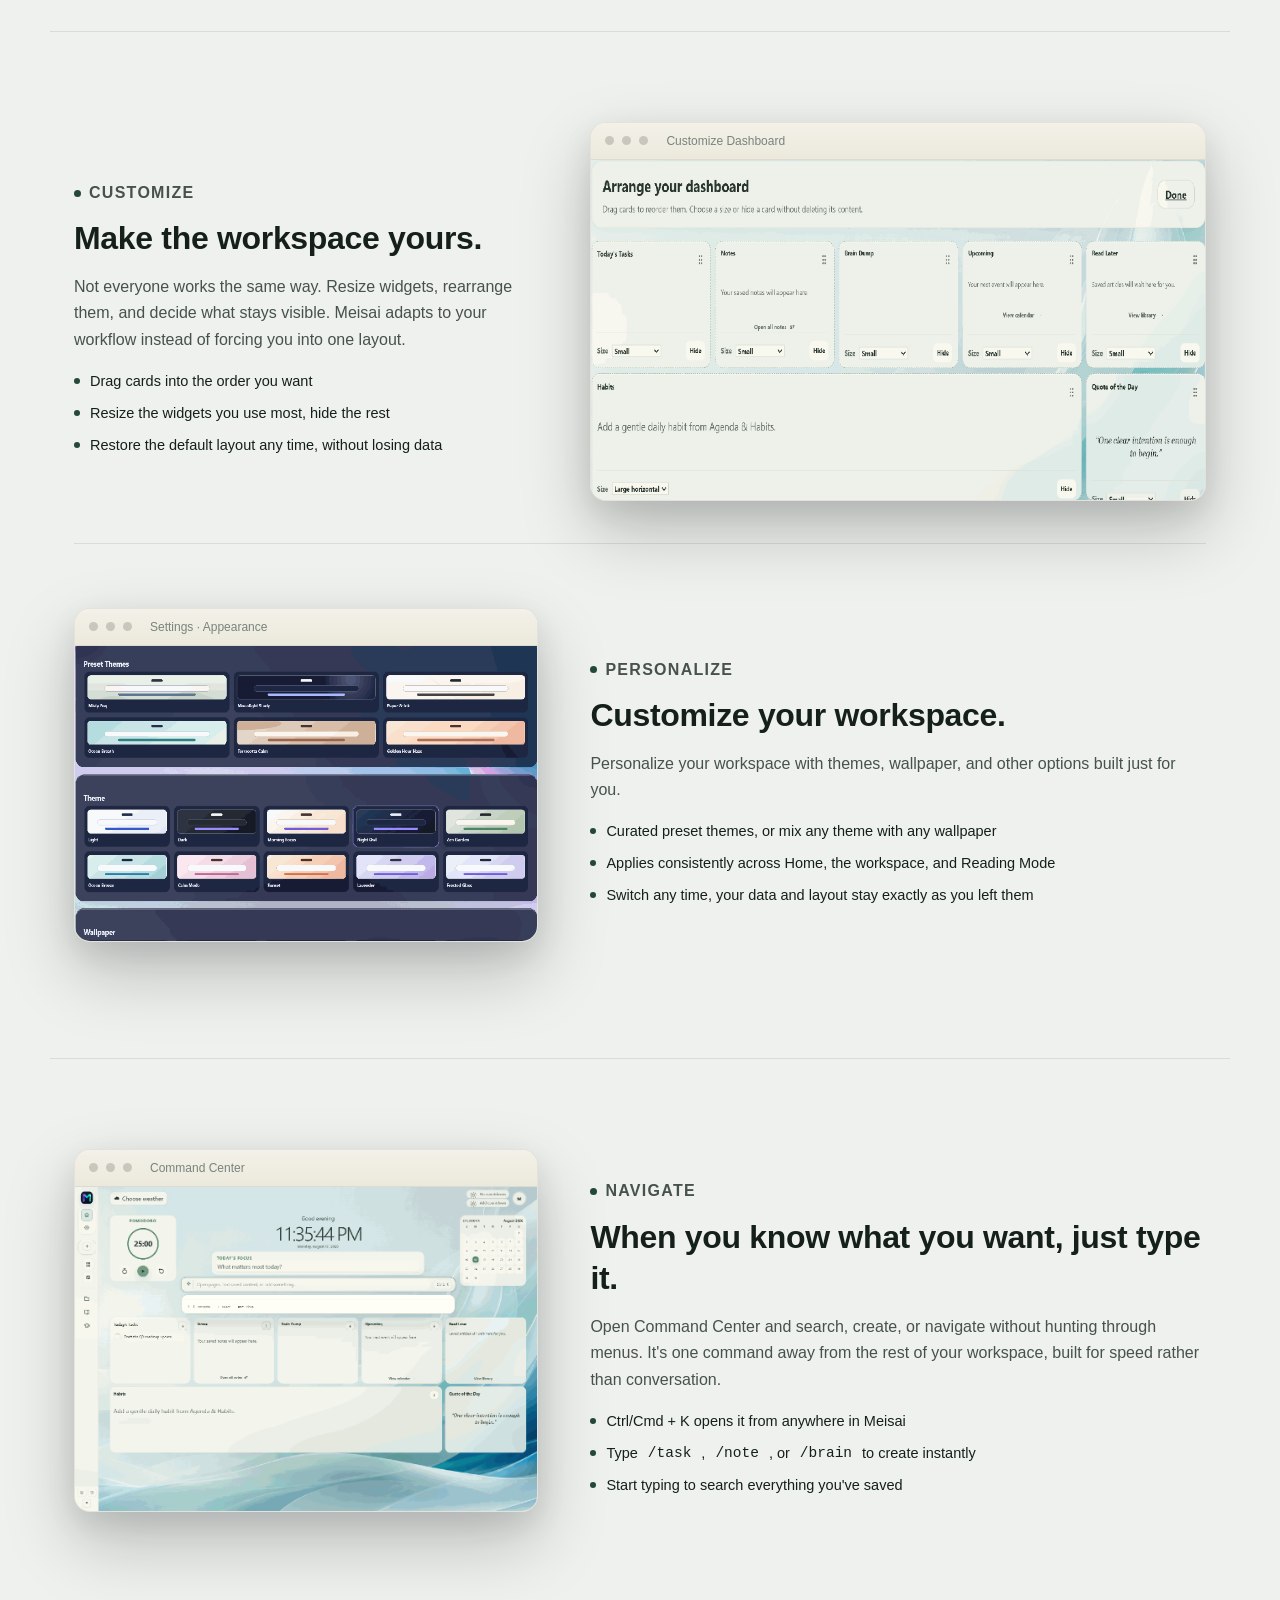
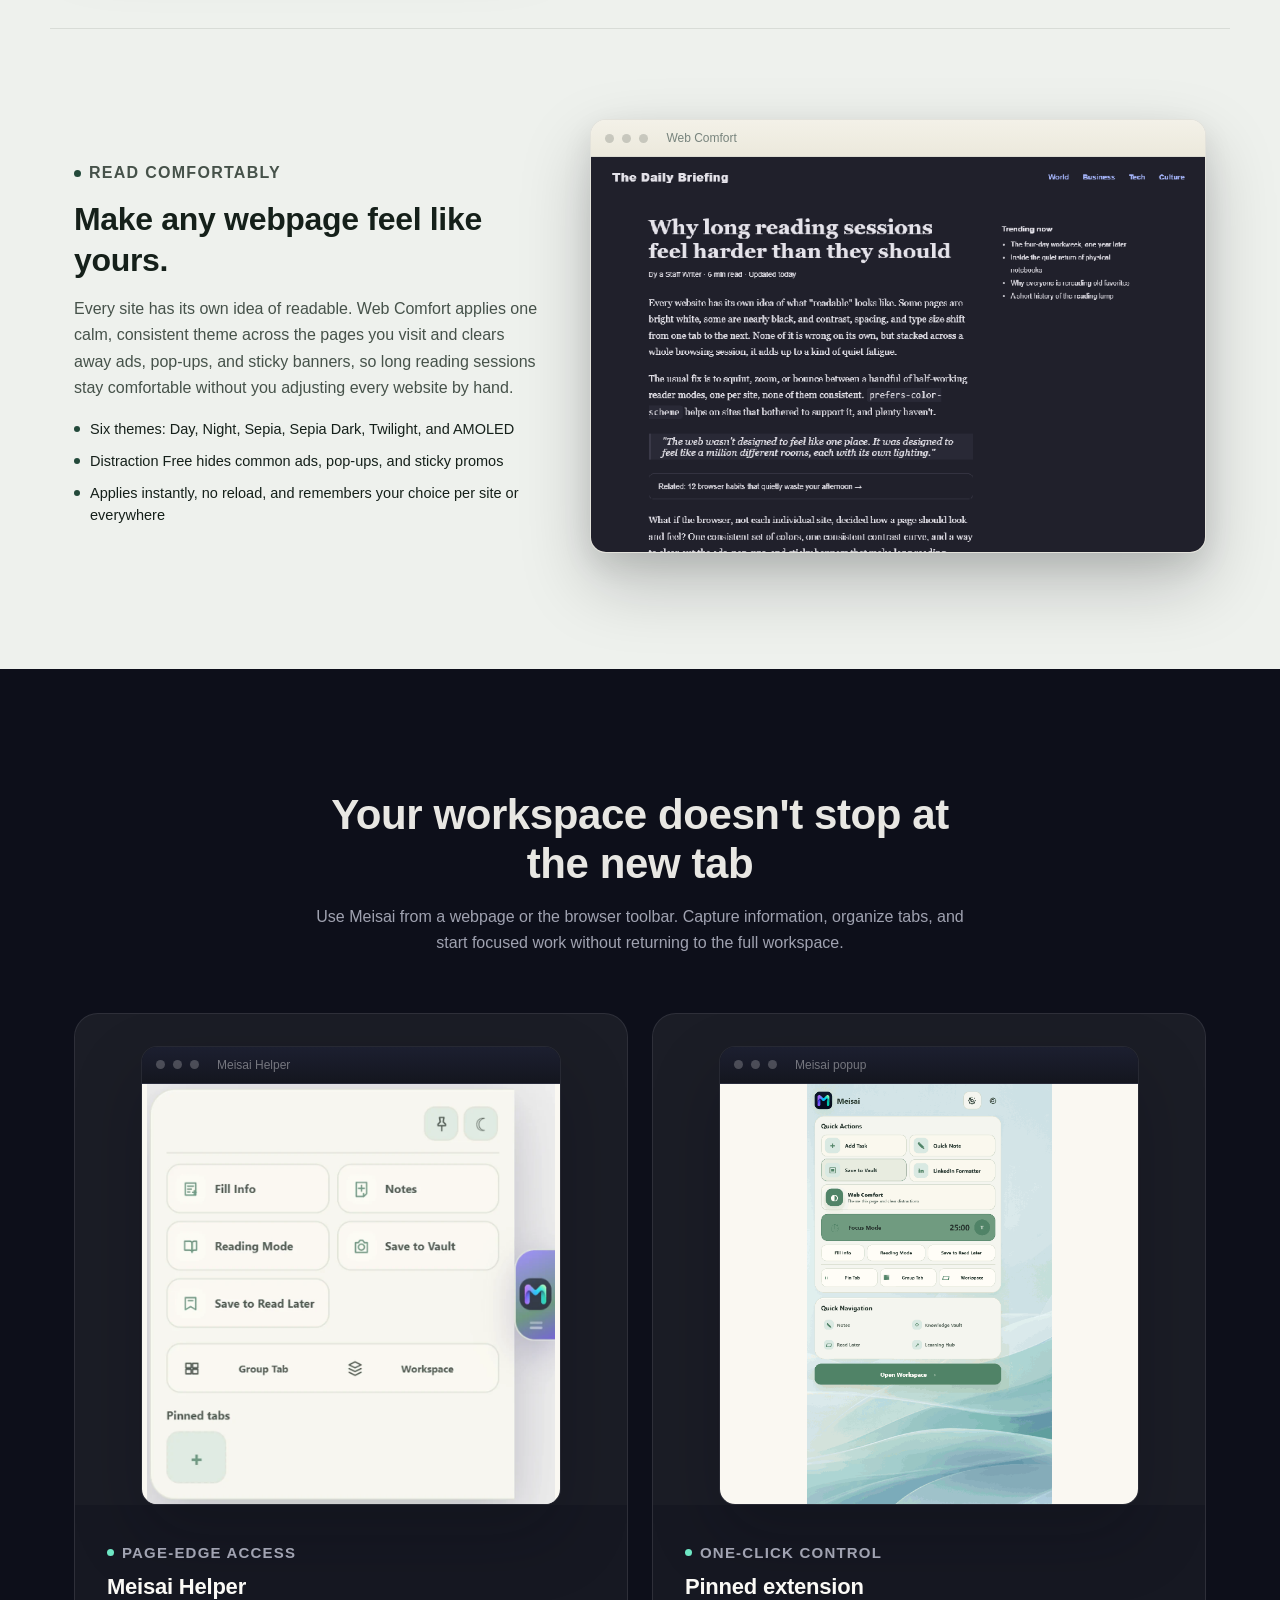
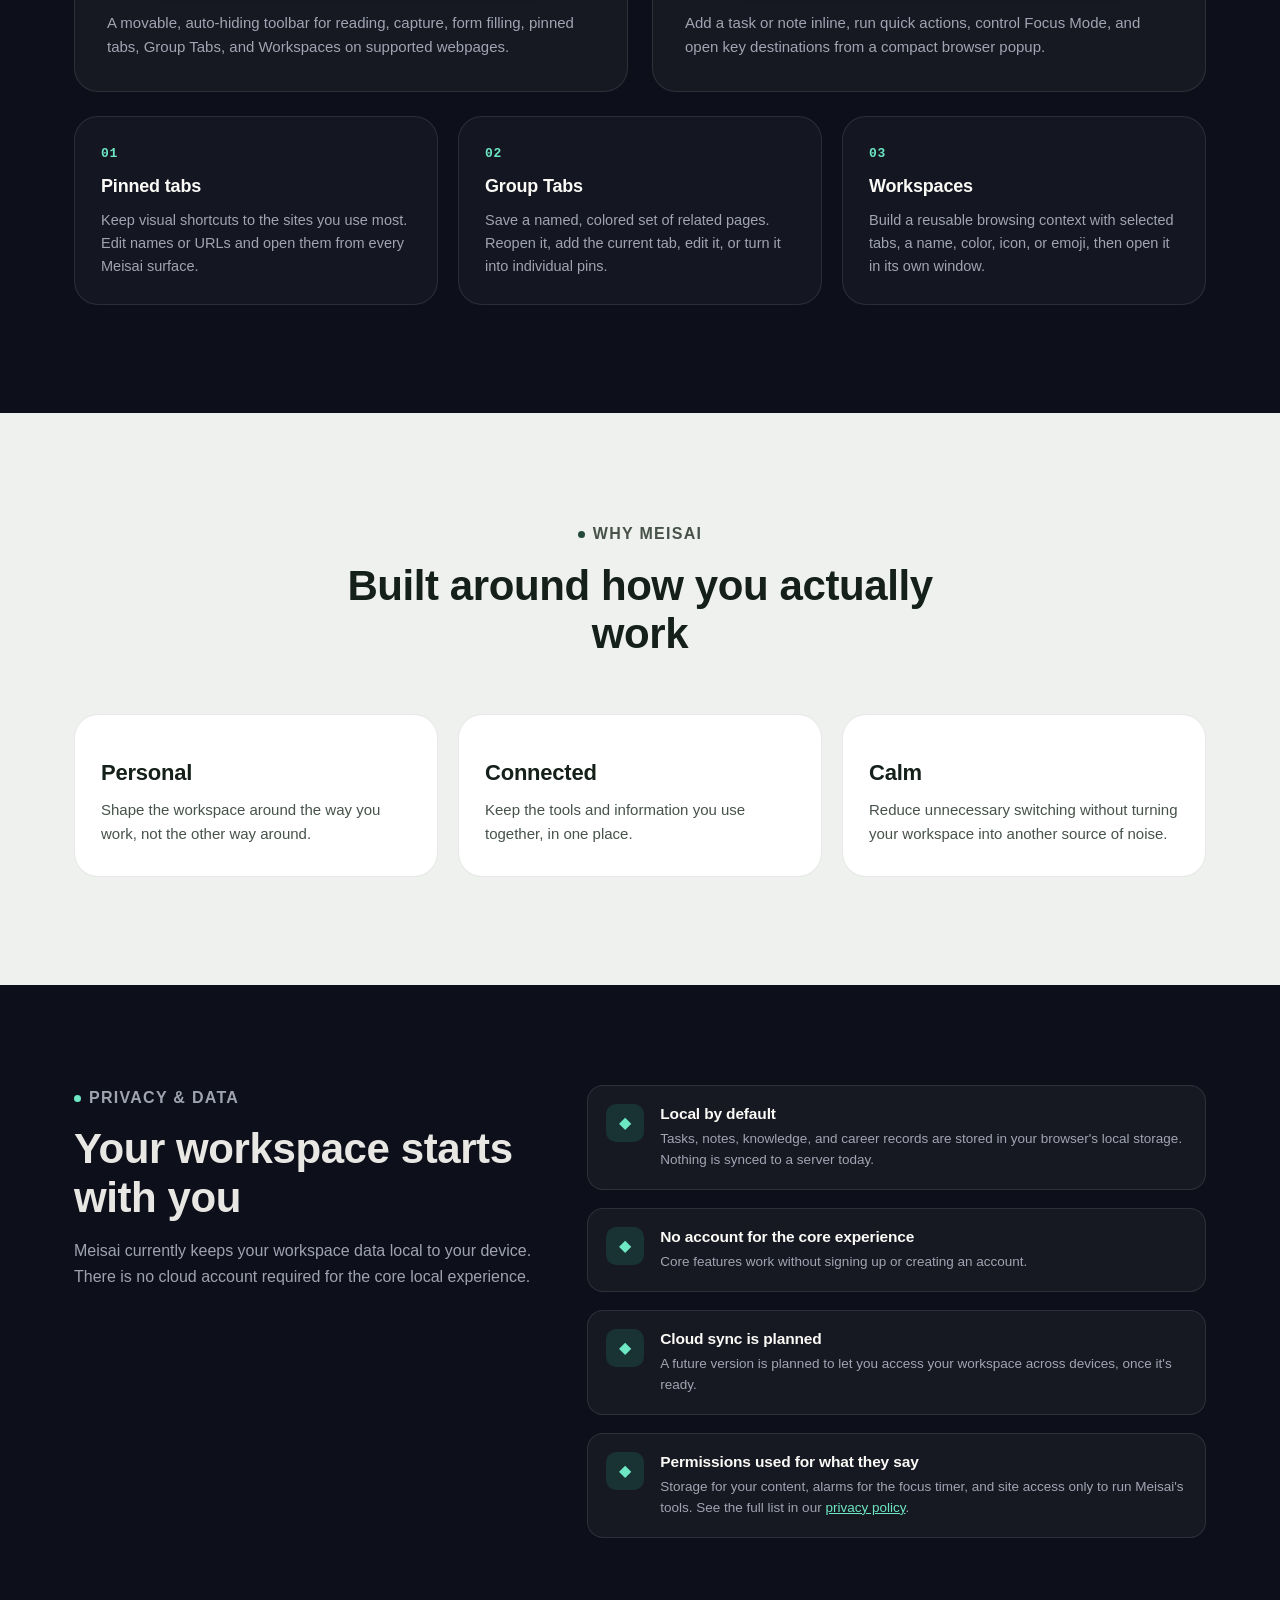
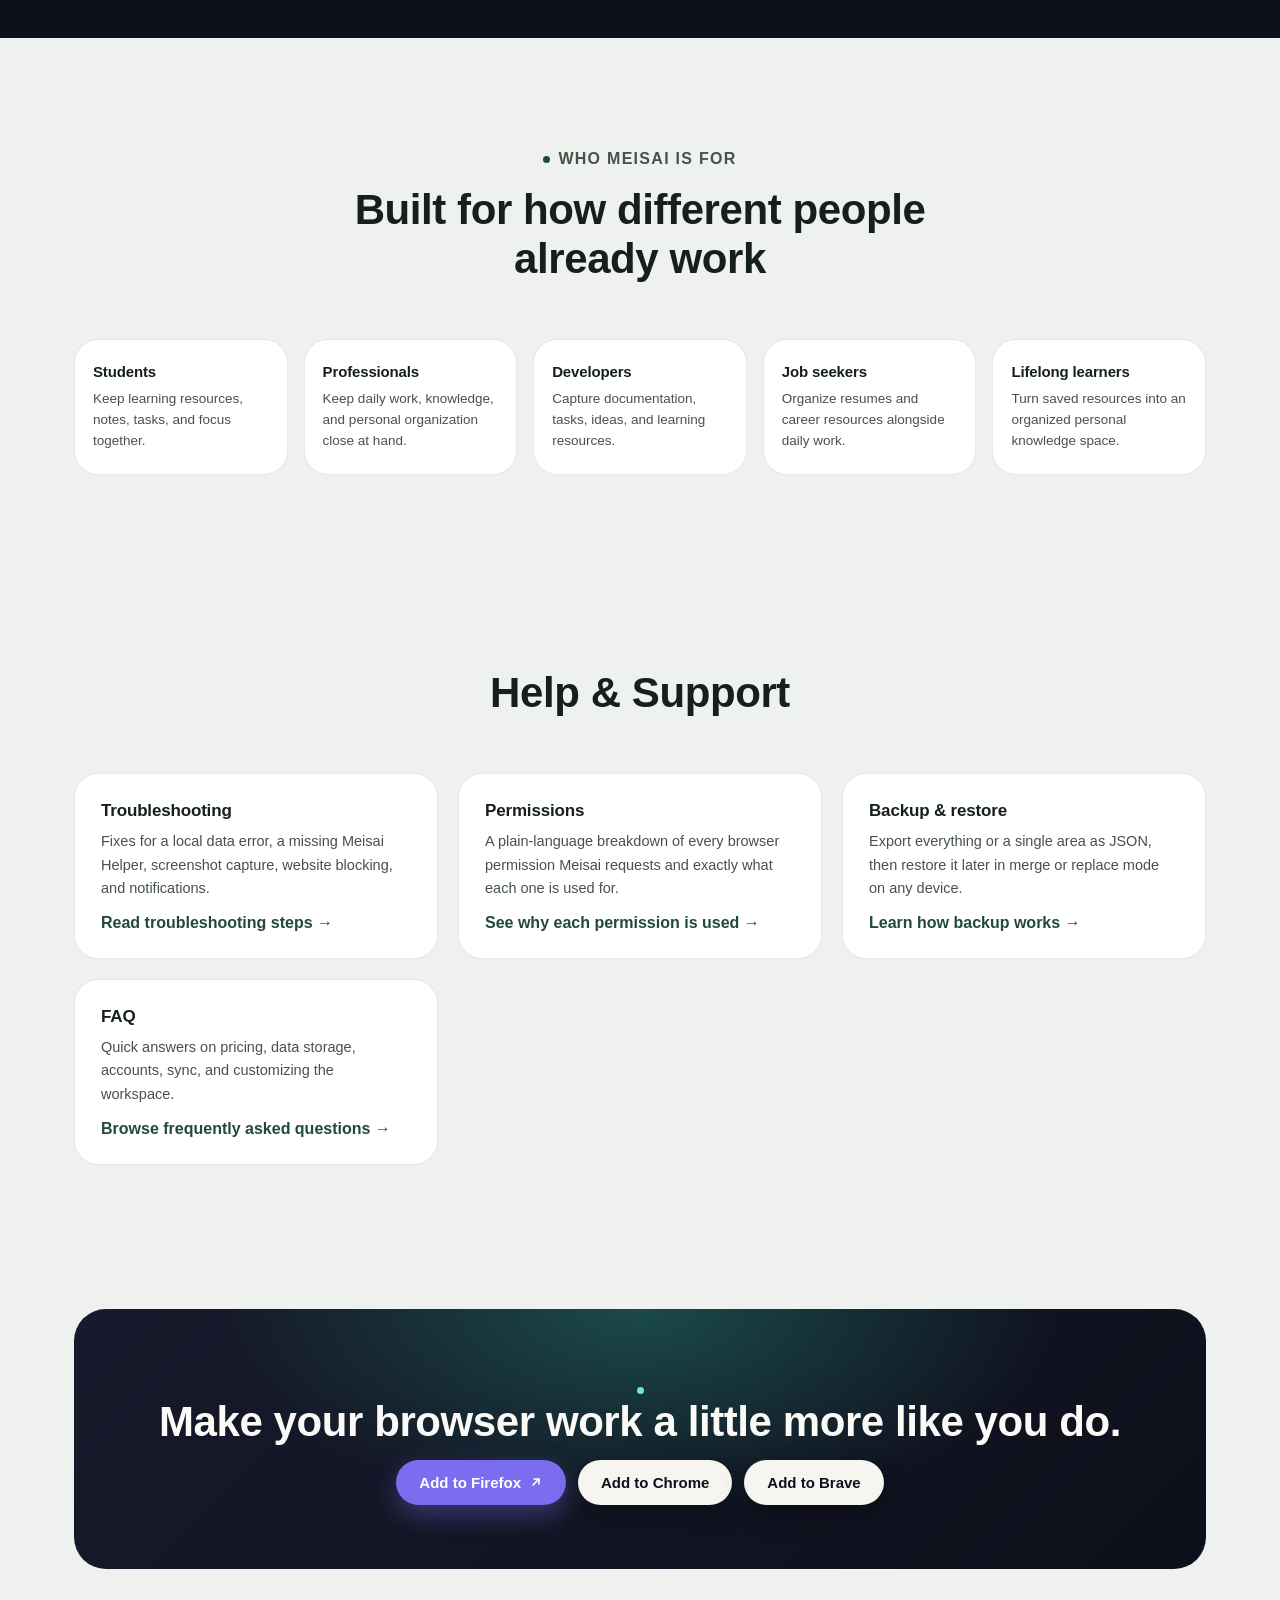
==== commit 08da3627: "new UI" ====
--- a/website/index.html
+++ b/website/index.html
@@ -58,6 +58,7 @@
           "Command Center for fast search and creation",
           "A floating helper available on any webpage",
           "A pinned toolbar popup for quick actions",
+          "Web Comfort universal page themes and distraction-free reading",
           "A workspace layout you can resize, rearrange, and customize"
         ]
       }
@@ -104,6 +105,7 @@
                 <a href="#feature-command">Command Center</a>
                 <a href="#feature-customize">Custom workspace</a>
                 <a href="#feature-appearance">Themes &amp; wallpapers</a>
+                <a href="#feature-webcomfort">Web Comfort</a>
                 <a href="#feature-helper">Meisai Helper</a>
                 <a href="#feature-popup">Pinned popup</a>
                 <a class="feature-nav__all" href="#feature-tasks">See it all →</a>
@@ -158,19 +160,20 @@
           <div class="deck" data-deck aria-label="Meisai workspace walkthrough" data-reveal>
             <div class="deck__stage" data-deck-stage>
               <button class="deck__card" type="button" data-deck-card data-deck-go="0" data-deck-label="Open the workspace"><img src="assets/screens/home-dashboard.webp" alt="Open the workspace" loading="lazy"></button>
-              <button class="deck__card" type="button" data-deck-card data-deck-go="1" data-deck-label="Add what matters today"><img src="assets/screens/tasks-zoom.webp" alt="Add a task" loading="lazy"></button>
-              <button class="deck__card" type="button" data-deck-card data-deck-go="2" data-deck-label="Catch a thought before it slips"><img src="assets/screens/library-notes-zoom.webp" alt="Capture a note" loading="lazy"></button>
-              <button class="deck__card" type="button" data-deck-card data-deck-go="3" data-deck-label="Keep the page, not just the tab"><img src="assets/screens/library-read-later-zoom.webp" alt="Save a page" loading="lazy"></button>
-              <button class="deck__card" type="button" data-deck-card data-deck-go="4" data-deck-label="Open Knowledge Vault"><img src="assets/screens/library-vault.webp" alt="Open Knowledge Vault" loading="lazy"></button>
-              <button class="deck__card" type="button" data-deck-card data-deck-go="5" data-deck-label="Start a focus session"><img src="assets/screens/focus-tab.webp" alt="Start a focus session" loading="lazy"></button>
-              <button class="deck__card" type="button" data-deck-card data-deck-go="6" data-deck-label="Keep resume versions ready"><img src="assets/screens/career-resumes-zoom.webp" alt="Resume Hub" loading="lazy"></button>
-              <button class="deck__card" type="button" data-deck-card data-deck-go="7" data-deck-label="Turn work into a portfolio"><img src="assets/screens/career-portfolio-zoom.webp" alt="Portfolio" loading="lazy"></button>
-              <button class="deck__card" type="button" data-deck-card data-deck-go="8" data-deck-label="Track an application"><img src="assets/screens/career-jobs-zoom.webp" alt="Job Tracker" loading="lazy"></button>
-              <button class="deck__card" type="button" data-deck-card data-deck-go="9" data-deck-label="Write a LinkedIn post"><img src="assets/screens/career-linkedin.webp" alt="LinkedIn Text Formatter" loading="lazy"></button>
-              <button class="deck__card" type="button" data-deck-card data-deck-go="10" data-deck-label="Rearrange widgets"><img src="assets/screens/settings-customize-zoom.webp" alt="Rearrange widgets" loading="lazy"></button>
-              <button class="deck__card" type="button" data-deck-card data-deck-go="11" data-deck-label="Open Command Center"><img src="assets/screens/command-palette-slash-zoom.webp" alt="Open Command Center" loading="lazy"></button>
+              <button class="deck__card" type="button" data-deck-card data-deck-go="1" data-deck-label="Add what matters today"><img src="assets/screens/tasks-demo.gif" alt="Adding a task to Today's Tasks and checking it off" loading="lazy"></button>
+              <button class="deck__card" type="button" data-deck-card data-deck-go="2" data-deck-label="Catch a thought before it slips"><img src="assets/screens/notes-demo.gif" alt="Creating a new note in Notes" loading="lazy"></button>
+              <button class="deck__card" type="button" data-deck-card data-deck-go="3" data-deck-label="Keep the page, not just the tab"><img src="assets/screens/readlater-demo.gif" alt="Filtering saved articles in Read Later" loading="lazy"></button>
+              <button class="deck__card" type="button" data-deck-card data-deck-go="4" data-deck-label="Open Knowledge Vault"><img src="assets/screens/vault-demo.gif" alt="Searching entries in Knowledge Vault" loading="lazy"></button>
+              <button class="deck__card" type="button" data-deck-card data-deck-go="5" data-deck-label="Start a focus session"><img src="assets/screens/focus-demo.gif" alt="Start a focus session" loading="lazy"></button>
+              <button class="deck__card" type="button" data-deck-card data-deck-go="6" data-deck-label="Keep resume versions ready"><img src="assets/screens/resume-demo.gif" alt="Opening a saved resume version in Resume Hub" loading="lazy"></button>
+              <button class="deck__card" type="button" data-deck-card data-deck-go="7" data-deck-label="Turn work into a portfolio"><img src="assets/screens/portfolio-demo.gif" alt="Switching to the Projects tab of a portfolio site" loading="lazy"></button>
+              <button class="deck__card" type="button" data-deck-card data-deck-go="8" data-deck-label="Track an application"><img src="assets/screens/jobs-demo.gif" alt="Adding a new application to the Job Tracker" loading="lazy"></button>
+              <button class="deck__card" type="button" data-deck-card data-deck-go="9" data-deck-label="Write a LinkedIn post"><img src="assets/screens/linkedin-demo.gif" alt="Typing a LinkedIn post with a live formatted preview" loading="lazy"></button>
+              <button class="deck__card" type="button" data-deck-card data-deck-go="10" data-deck-label="Rearrange widgets"><img src="assets/screens/customize-demo.gif" alt="Resizing a dashboard widget to large" loading="lazy"></button>
+              <button class="deck__card" type="button" data-deck-card data-deck-go="11" data-deck-label="Open Command Center"><img src="assets/screens/command-demo.gif" alt="Focusing the Command Center search bar" loading="lazy"></button>
               <button class="deck__card" type="button" data-deck-card data-deck-go="12" data-deck-label="Follow you across the web"><img src="assets/screens/helper-panel.webp" alt="Meisai Helper" loading="lazy"></button>
-              <button class="deck__card" type="button" data-deck-card data-deck-go="13" data-deck-label="Reach for the pinned popup"><img src="assets/screens/popup.webp" alt="Pinned extension popup" loading="lazy"></button>
+              <button class="deck__card" type="button" data-deck-card data-deck-go="13" data-deck-label="Reach for the pinned popup"><img src="assets/screens/popup-demo.gif" alt="Starting Focus Mode from the pinned extension popup" loading="lazy"></button>
+              <button class="deck__card" type="button" data-deck-card data-deck-go="14" data-deck-label="Theme any page, clear the clutter"><img src="assets/screens/web-comfort-demo.gif" alt="Web Comfort cycling a webpage through Day, Night, Sepia, Twilight, and AMOLED themes while hiding ads and a newsletter popup" loading="lazy"></button>
             </div>
             <p class="deck__caption"><span data-deck-index>01</span><span data-deck-caption>Open the workspace</span></p>
             <div class="deck__controls">
@@ -320,6 +323,7 @@
                 <li>Resizable dashboard widgets</li>
                 <li>Show, hide, and reorder</li>
                 <li>Themes and wallpapers</li>
+                <li>Web Comfort page themes</li>
                 <li>Independent Focus presets</li>
                 <li>Sidebar display modes</li>
                 <li>Selective notifications</li>
@@ -343,10 +347,10 @@
               <li>Add a task instantly from Command Center with /task</li>
             </ul>
           </div>
-          <div class="feature-block__media">
+          <div class="feature-block__media feature-block__media--compact">
             <div class="window">
               <div class="window__bar" aria-hidden="true"><i></i><i></i><i></i><span>Today's Tasks</span></div>
-              <img src="assets/screens/tasks-zoom.webp" width="1400" height="933" alt="Today's Tasks widget with priorities and due dates" loading="lazy" decoding="async">
+              <img src="assets/screens/tasks-demo.gif" width="300" height="488" alt="Adding a task to Today's Tasks and checking it off" loading="lazy" decoding="async">
             </div>
           </div>
         </div>
@@ -368,7 +372,7 @@
           <div class="feature-block__media">
             <div class="window">
               <div class="window__bar" aria-hidden="true"><i></i><i></i><i></i><span>Notes</span></div>
-              <img src="assets/screens/library-notes-zoom.webp" width="1600" height="811" alt="Notes page with pinned and recent color-coded notes" loading="lazy" decoding="async">
+              <img src="assets/screens/notes-demo.gif" width="760" height="414" alt="Creating a new note in Notes" loading="lazy" decoding="async">
             </div>
           </div>
         </div>
@@ -390,7 +394,7 @@
           <div class="feature-block__media">
             <div class="window">
               <div class="window__bar" aria-hidden="true"><i></i><i></i><i></i><span>Knowledge Vault</span></div>
-              <img src="assets/screens/library-vault.webp" width="1800" height="1125" alt="Knowledge Vault with saved note, code, and link entries" loading="lazy" decoding="async">
+              <img src="assets/screens/vault-demo.gif" width="760" height="339" alt="Searching entries in Knowledge Vault" loading="lazy" decoding="async">
             </div>
           </div>
         </div>
@@ -415,7 +419,7 @@
               <img src="assets/screens/reader-annotate.webp" width="1600" height="1157" alt="Reading Mode with a passage highlighted and a comment being added" loading="lazy" decoding="async">
             </div>
             <div class="feature-callout">
-              <img src="assets/screens/library-read-later-zoom.webp" width="1600" height="605" alt="Read Later list with saved articles and reading progress" loading="lazy" decoding="async">
+              <img src="assets/screens/readlater-demo.gif" width="760" height="206" alt="Filtering saved articles in Read Later" loading="lazy" decoding="async">
             </div>
           </div>
         </div>
@@ -437,7 +441,7 @@
           <div class="feature-block__media">
             <div class="window">
               <div class="window__bar" aria-hidden="true"><i></i><i></i><i></i><span>Focus</span></div>
-              <img src="assets/screens/focus-tab.webp" width="1800" height="1125" alt="Focus timer running alongside Today's Focus and the command bar" loading="lazy" decoding="async">
+              <img src="assets/screens/focus-demo.gif" width="1100" height="773" alt="Focus timer counting down on the Focus Tab" loading="lazy" decoding="async">
             </div>
           </div>
         </div>
@@ -459,7 +463,7 @@
           <div class="feature-block__media">
             <div class="window">
               <div class="window__bar" aria-hidden="true"><i></i><i></i><i></i><span>Resume Hub</span></div>
-              <img src="assets/screens/career-resumes-zoom.webp" width="1600" height="519" alt="Resume Hub with a saved resume version" loading="lazy" decoding="async">
+              <img src="assets/screens/resume-demo.gif" width="760" height="337" alt="Opening a saved resume version in Resume Hub" loading="lazy" decoding="async">
             </div>
           </div>
         </div>
@@ -477,7 +481,7 @@
           <div class="feature-block__media">
             <div class="window">
               <div class="window__bar" aria-hidden="true"><i></i><i></i><i></i><span>Portfolio</span></div>
-              <img src="assets/screens/career-portfolio-zoom.webp" width="1600" height="919" alt="Portfolio preview built from saved career work" loading="lazy" decoding="async">
+              <img src="assets/screens/portfolio-demo.gif" width="780" height="446" alt="Switching to the Projects tab of a portfolio site" loading="lazy" decoding="async">
             </div>
           </div>
         </div>
@@ -496,7 +500,7 @@
           <div class="feature-block__media">
             <div class="window">
               <div class="window__bar" aria-hidden="true"><i></i><i></i><i></i><span>Job Tracker</span></div>
-              <img src="assets/screens/career-jobs-zoom.webp" width="1600" height="778" alt="Job Tracker with wishlist, applied, and interview stages" loading="lazy" decoding="async">
+              <img src="assets/screens/jobs-demo.gif" width="760" height="306" alt="Adding a new application to the Job Tracker" loading="lazy" decoding="async">
             </div>
           </div>
         </div>
@@ -515,7 +519,7 @@
           <div class="feature-block__media">
             <div class="window">
               <div class="window__bar" aria-hidden="true"><i></i><i></i><i></i><span>LinkedIn Text Formatter</span></div>
-              <img src="assets/screens/career-linkedin.webp" width="1800" height="1125" alt="LinkedIn Text Formatter with a formatting toolbar and a live post preview" loading="lazy" decoding="async">
+              <img src="assets/screens/linkedin-demo.gif" width="780" height="435" alt="Typing a LinkedIn post with a live formatted preview" loading="lazy" decoding="async">
             </div>
           </div>
         </div>
@@ -560,7 +564,7 @@
           <div class="feature-block__media">
             <div class="window">
               <div class="window__bar" aria-hidden="true"><i></i><i></i><i></i><span>Customize Dashboard</span></div>
-              <img src="assets/screens/settings-customize-zoom.webp" width="1600" height="649" alt="Customize dashboard screen with draggable, resizable widget cards" loading="lazy" decoding="async">
+              <img src="assets/screens/customize-demo.gif" width="900" height="499" alt="Resizing a dashboard widget to large" loading="lazy" decoding="async">
             </div>
           </div>
         </div>
@@ -579,7 +583,7 @@
           <div class="feature-block__media">
             <div class="window">
               <div class="window__bar" aria-hidden="true"><i></i><i></i><i></i><span>Settings · Appearance</span></div>
-              <img src="assets/screens/settings-appearance.webp" width="1700" height="1740" alt="Meisai appearance settings with preset themes, individual themes, and wallpapers" loading="lazy" decoding="async">
+              <img src="assets/screens/appearance-demo.gif" width="780" height="497" alt="Switching themes and wallpaper in Appearance settings" loading="lazy" decoding="async">
             </div>
           </div>
         </div>
@@ -601,11 +605,33 @@
           <div class="feature-block__media">
             <div class="window">
               <div class="window__bar" aria-hidden="true"><i></i><i></i><i></i><span>Command Center</span></div>
-              <img src="assets/screens/command-palette-slash-zoom.webp" width="1600" height="821" alt="Command Center open showing the /task, /note, and /brain commands" loading="lazy" decoding="async">
-            </div>
-          </div>
-        </div>
-
+              <img src="assets/screens/command-demo.gif" width="1100" height="773" alt="Focusing the Command Center search bar" loading="lazy" decoding="async">
+            </div>
+          </div>
+        </div>
+
+      </section>
+
+      <!-- ================================================================ WEB COMFORT -->
+      <section class="feature-group container">
+        <div class="feature-block" id="feature-webcomfort" data-reveal>
+          <div class="feature-block__copy">
+            <p class="eyebrow">Read comfortably</p>
+            <h3 style="font-size:32px;margin-top:12px;">Make any webpage feel like yours.</h3>
+            <p>Every site has its own idea of readable. Web Comfort applies one calm, consistent theme across the pages you visit and clears away ads, pop-ups, and sticky banners, so long reading sessions stay comfortable without you adjusting every website by hand.</p>
+            <ul class="feature-block__list">
+              <li>Six themes: Day, Night, Sepia, Sepia Dark, Twilight, and AMOLED</li>
+              <li>Distraction Free hides common ads, pop-ups, and sticky promos</li>
+              <li>Applies instantly, no reload, and remembers your choice per site or everywhere</li>
+            </ul>
+          </div>
+          <div class="feature-block__media">
+            <div class="window">
+              <div class="window__bar" aria-hidden="true"><i></i><i></i><i></i><span>Web Comfort</span></div>
+              <img src="assets/screens/web-comfort-demo.gif" width="850" height="547" alt="Web Comfort cycling a webpage through Day, Night, Sepia, Twilight, and AMOLED themes while hiding ads and a newsletter popup" loading="lazy" decoding="async">
+            </div>
+          </div>
+        </div>
       </section>
 
       <!-- ================================================================ AVAILABLE EVERYWHERE -->
@@ -635,7 +661,7 @@
               <div class="panel-card__media">
                 <div class="window">
                   <div class="window__bar" aria-hidden="true"><i></i><i></i><i></i><span>Meisai popup</span></div>
-                  <img src="assets/screens/popup.webp" width="900" height="1371" alt="Meisai extension popup with quick actions and Focus Mode" loading="lazy" decoding="async">
+                  <img src="assets/screens/popup-demo.gif" width="420" height="720" alt="Starting Focus Mode from the pinned extension popup" loading="lazy" decoding="async">
                 </div>
               </div>
               <div class="panel-card__body">
--- a/website/styles.css
+++ b/website/styles.css
@@ -545,6 +545,11 @@
 }
 .feature-callout img { width: 100%; height: 100%; object-fit: cover; display: block; }
 .feature-block__media--tall .window img { max-height: 620px; object-fit: cover; object-position: top; }
+
+/* A portrait dashboard-widget capture (e.g. the Tasks card) shouldn't
+   stretch to the full column width like the wide browser-window
+   screenshots -- shrink the frame itself and center it instead. */
+.feature-block__media--compact { max-width: 220px; justify-self: center; }
 
 /* Illustrated media panel for features without a real screenshot (Fill Info) */
 .feature-block__media--icon {
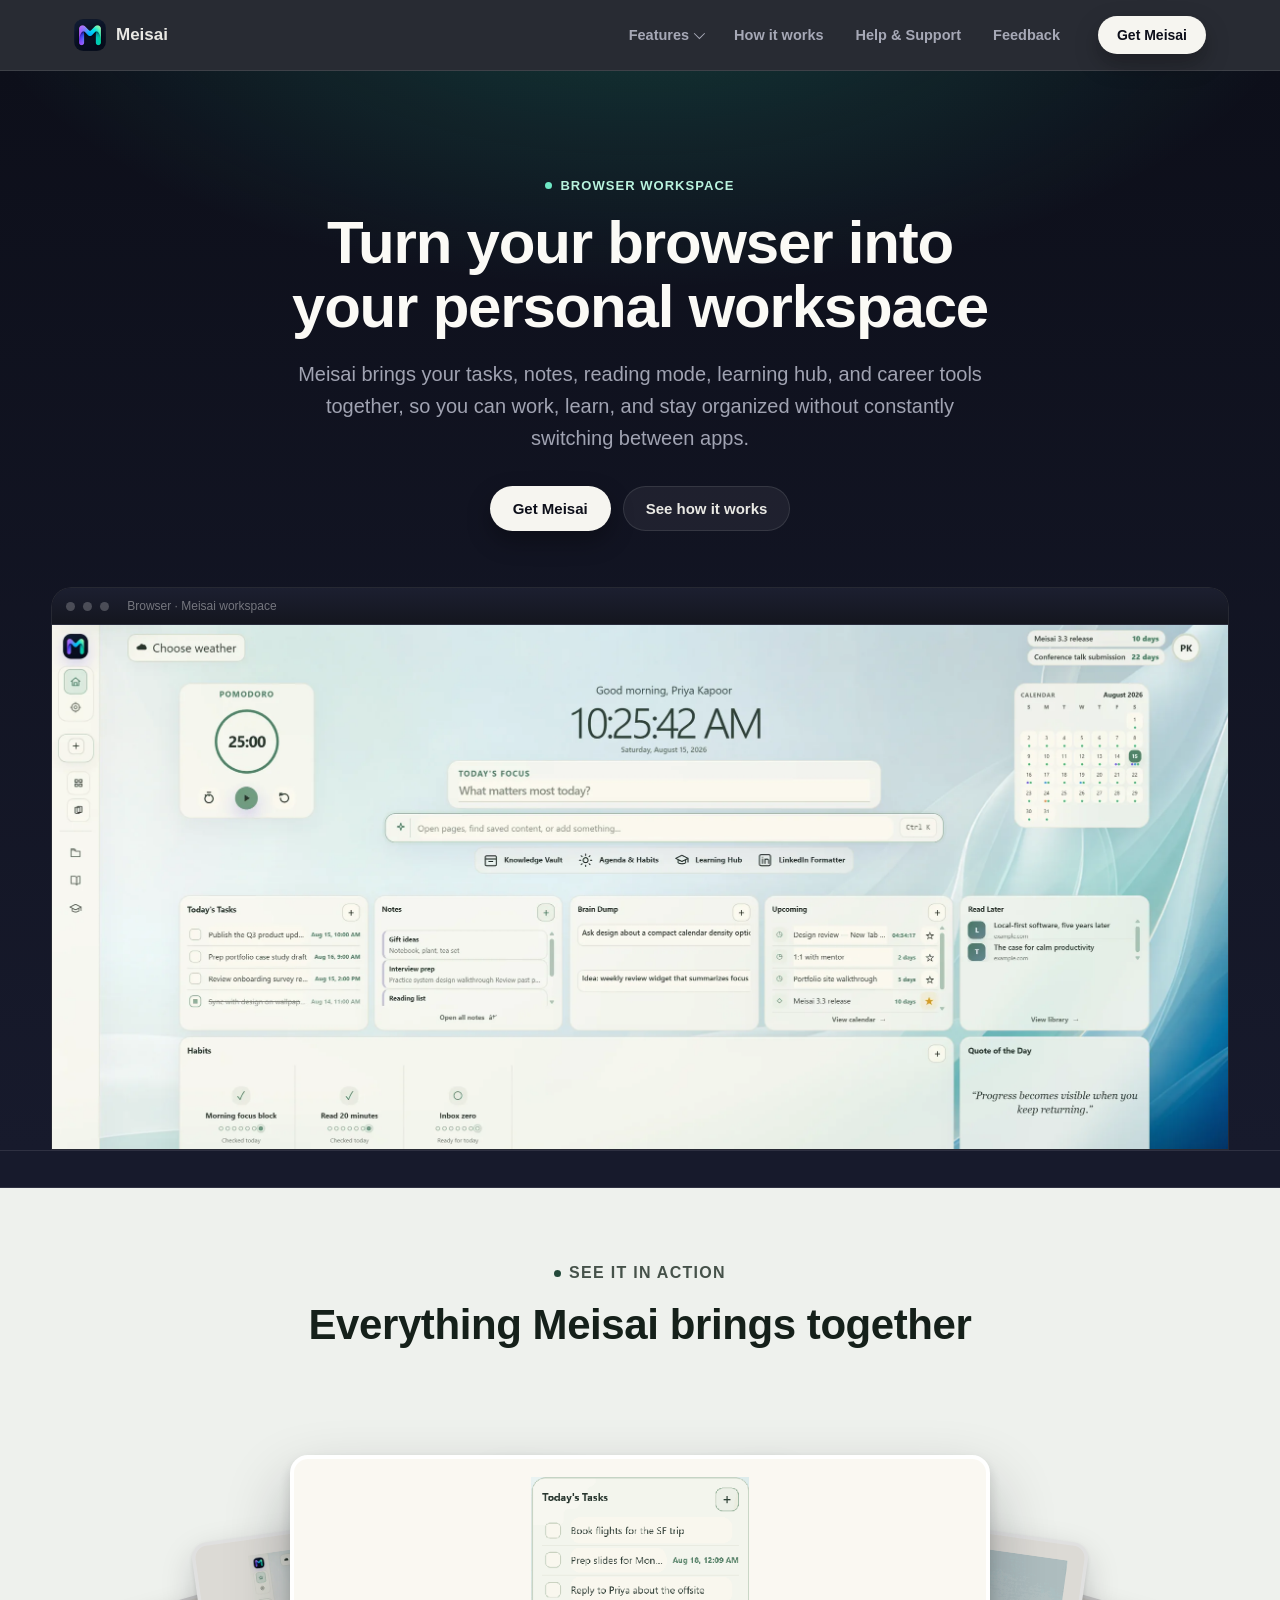
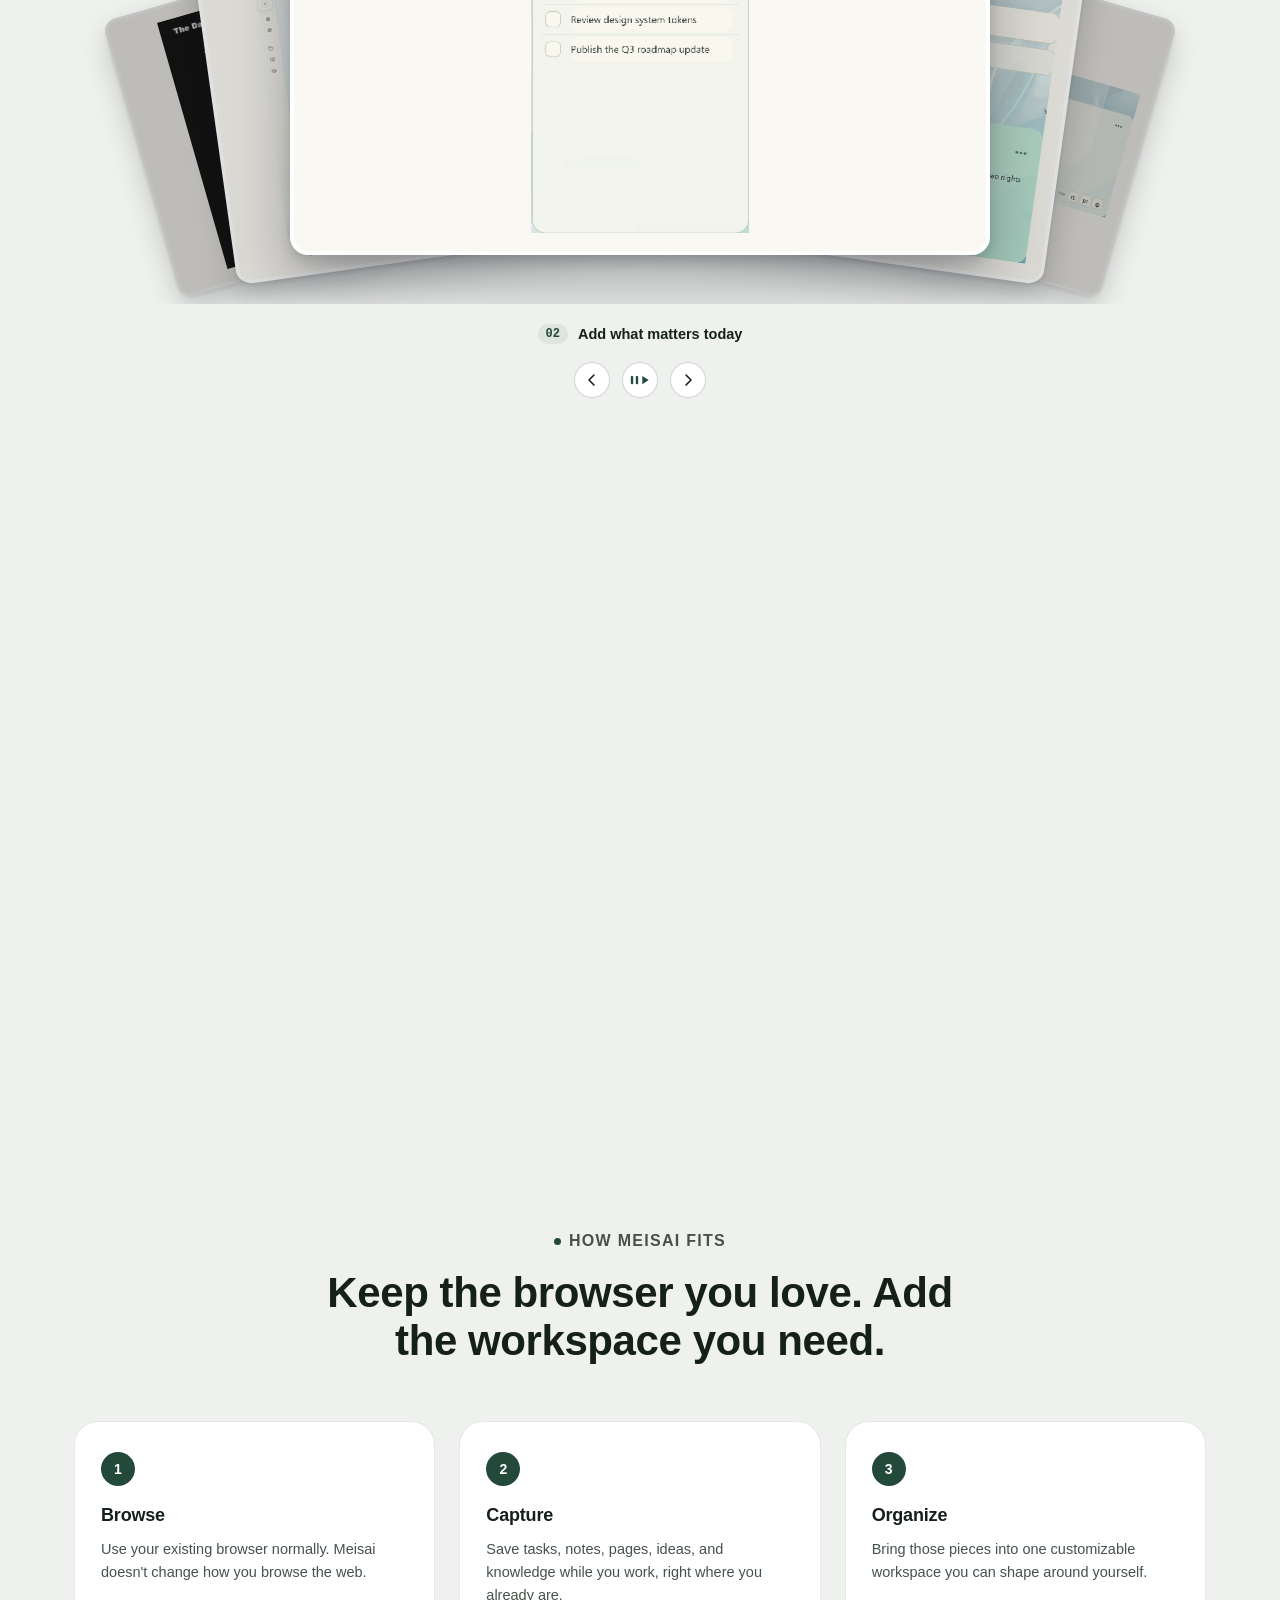
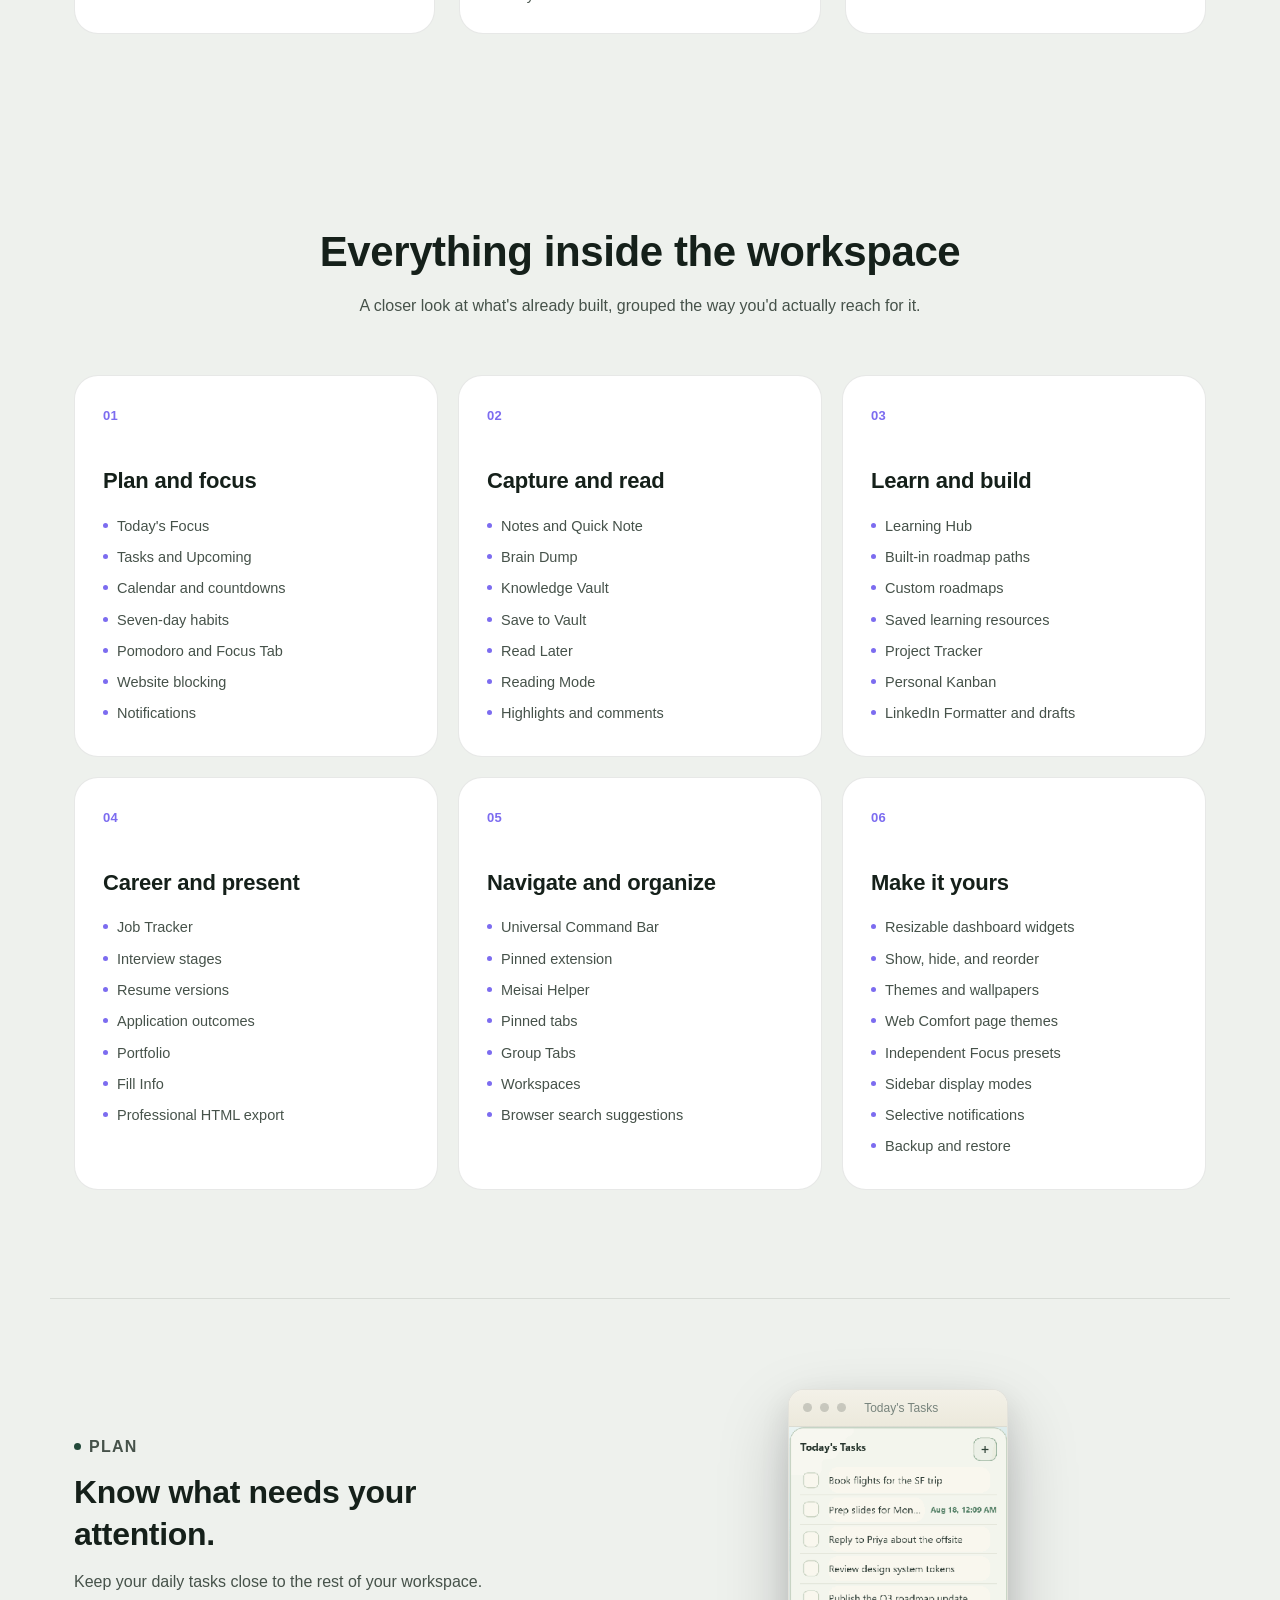
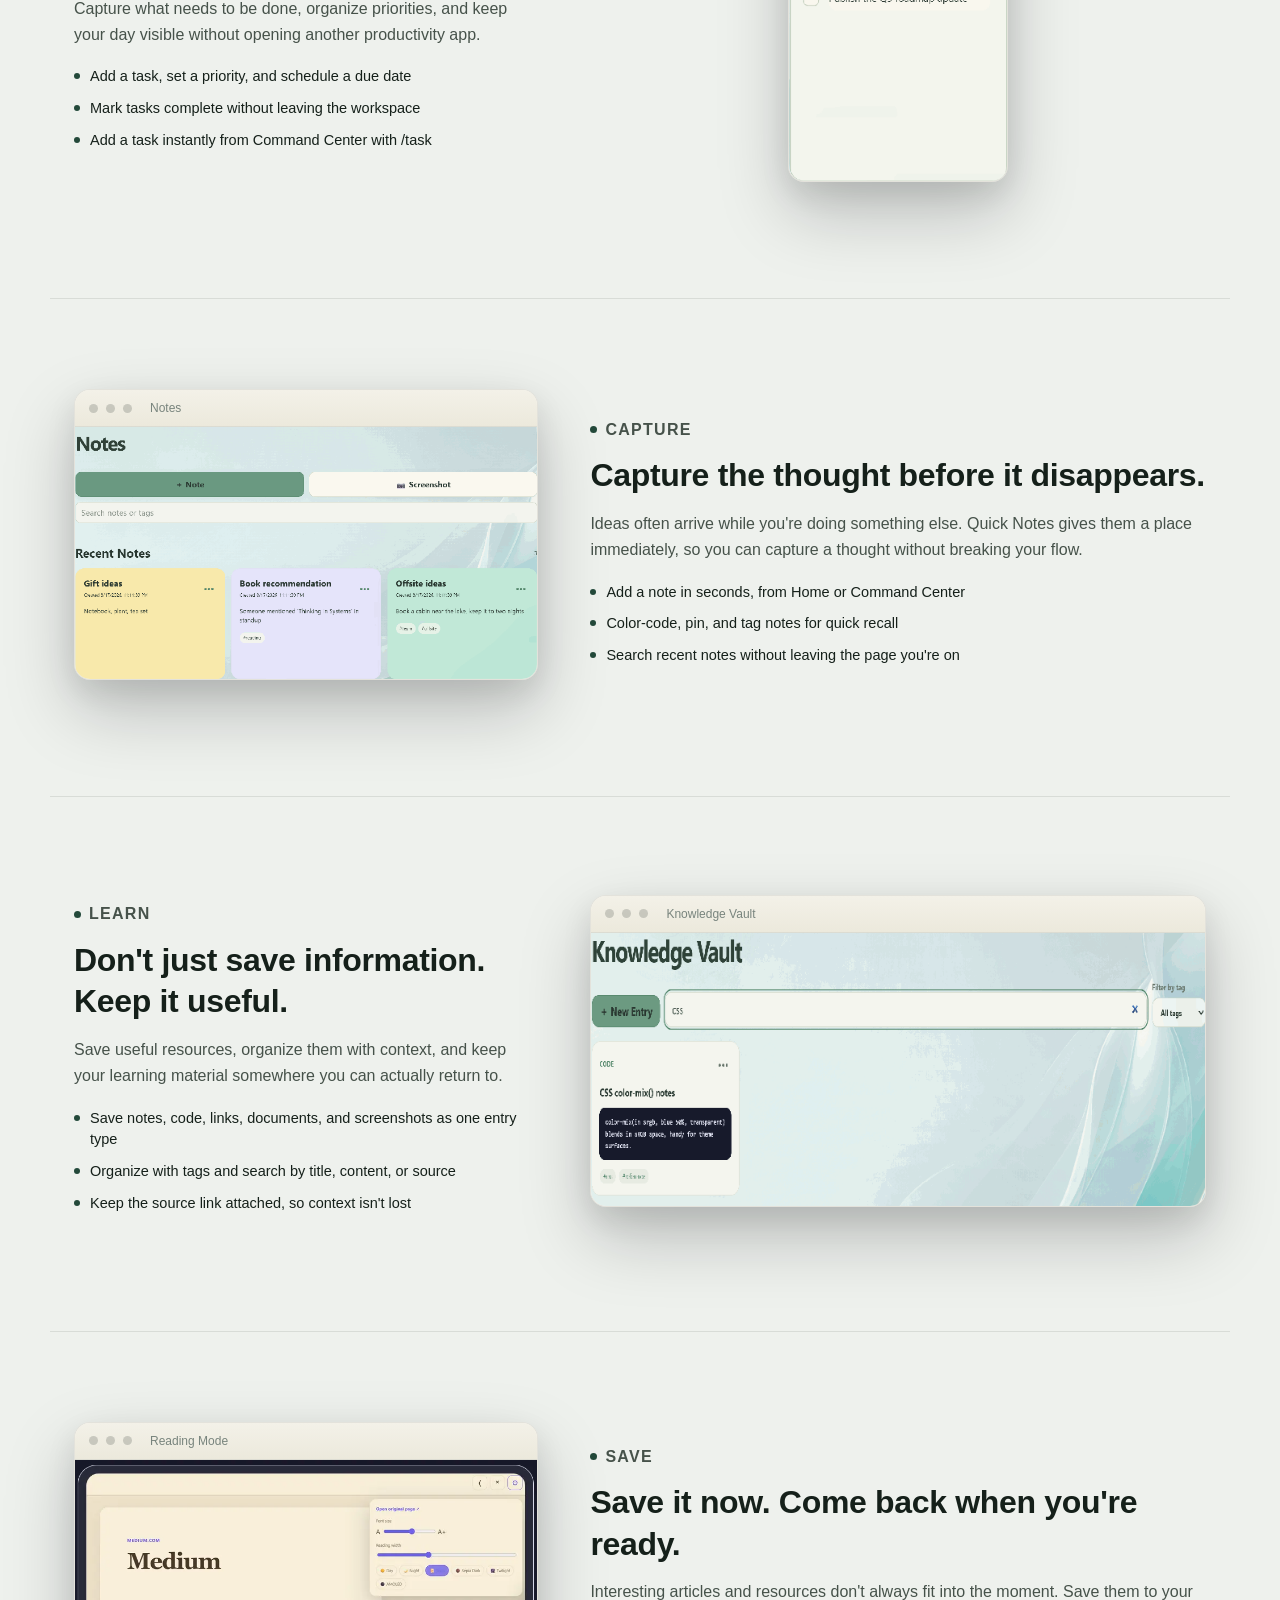
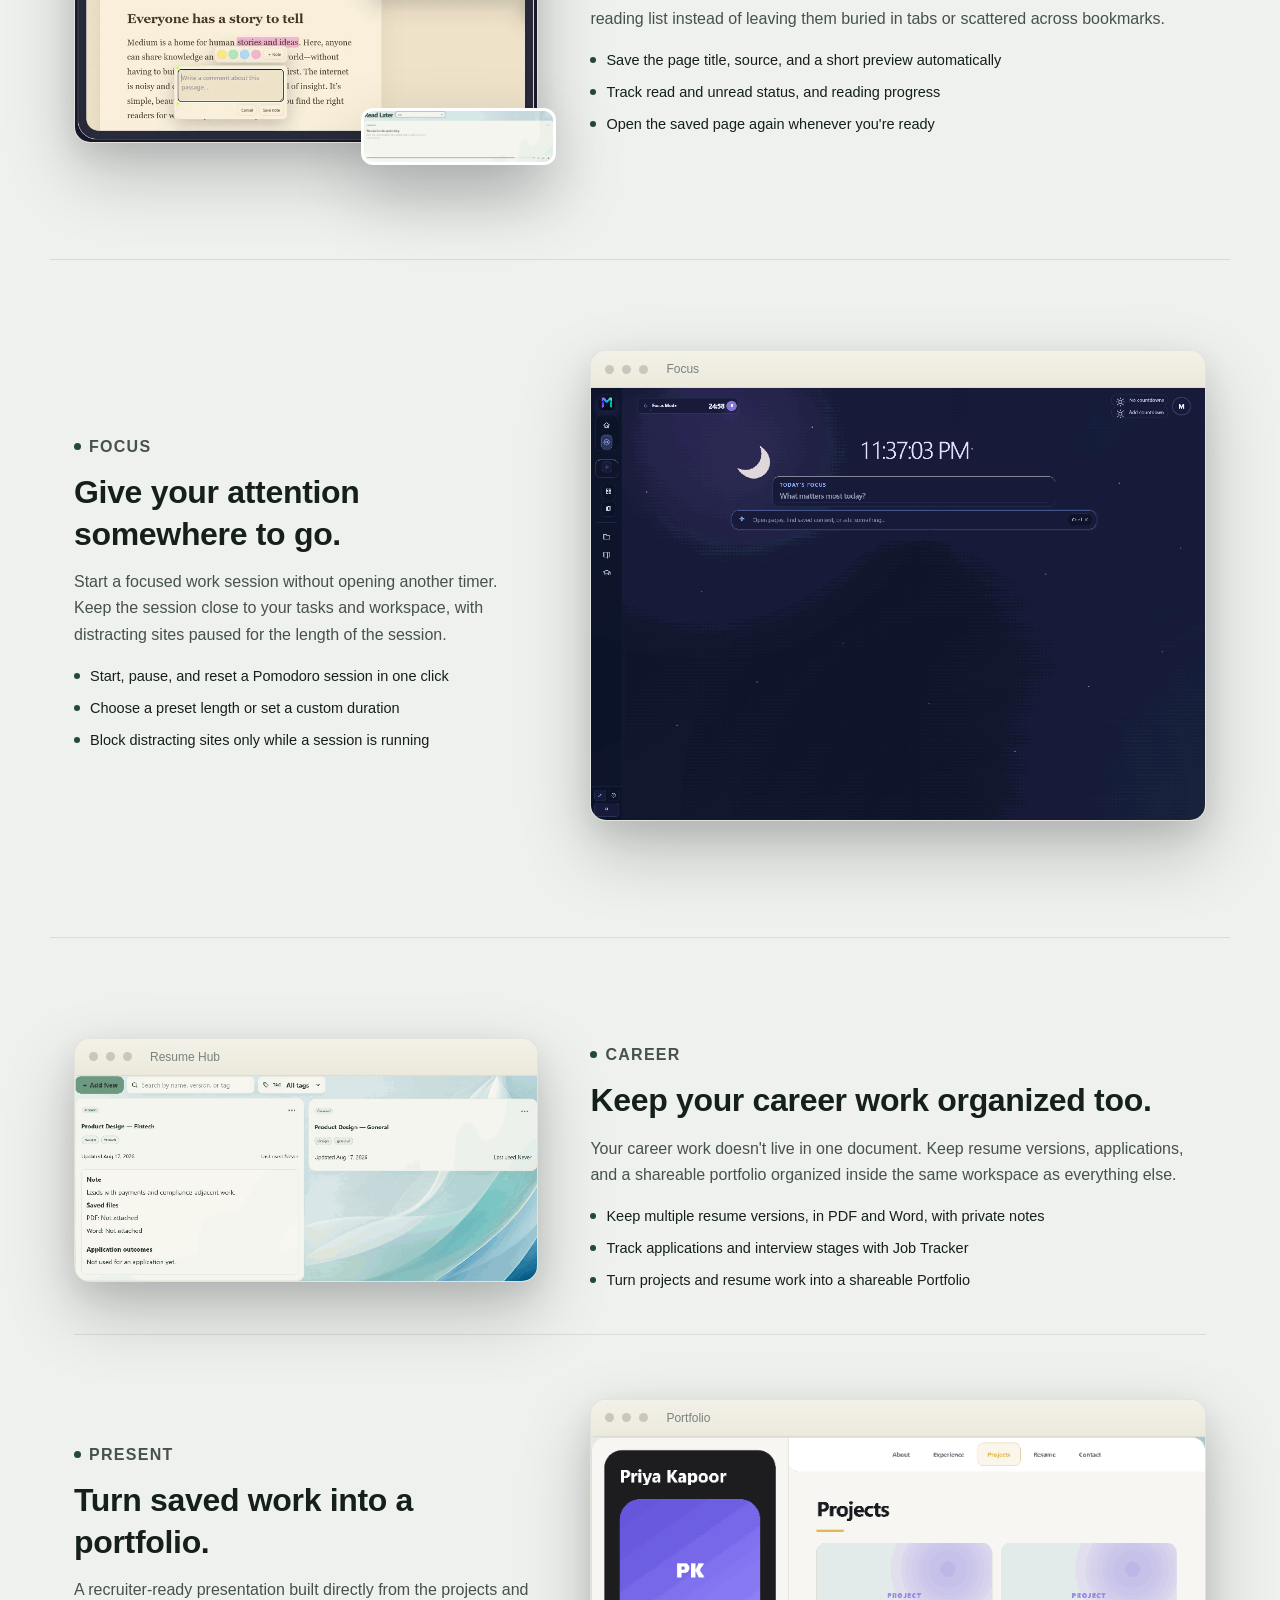
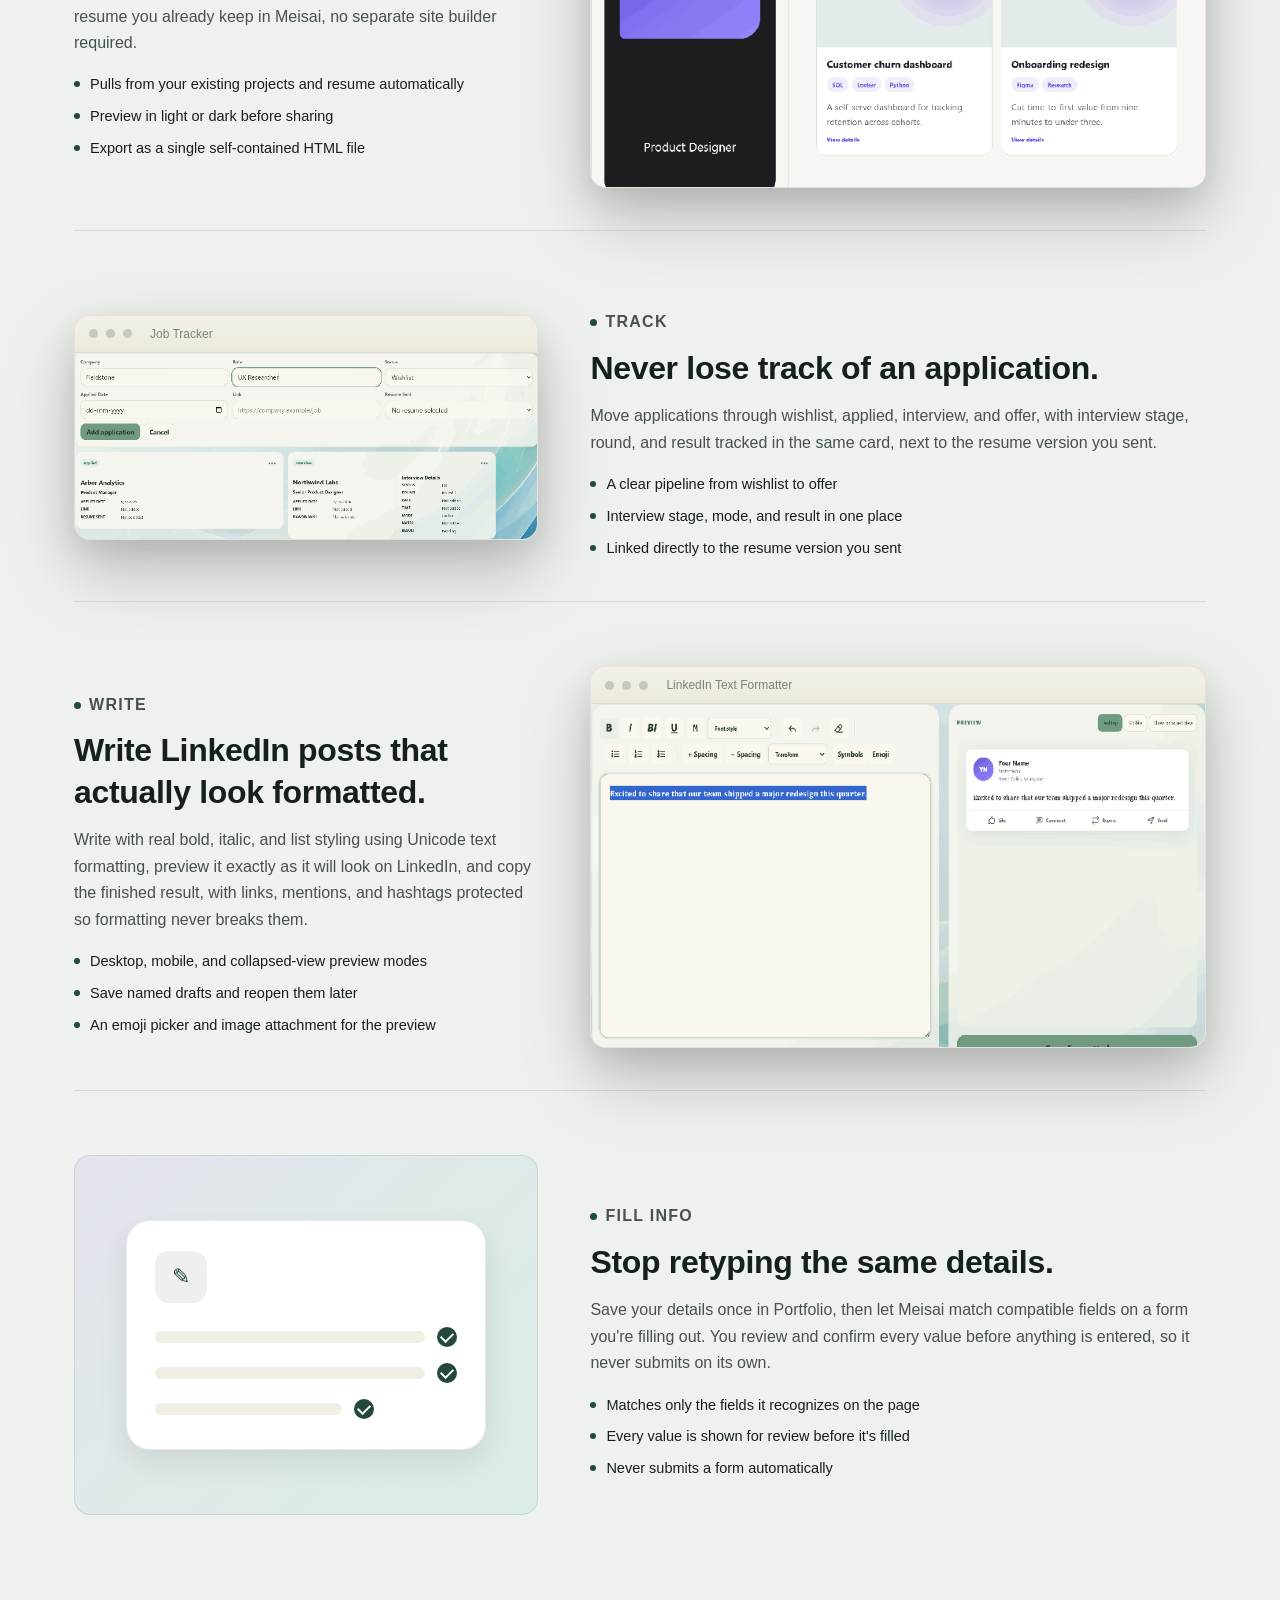
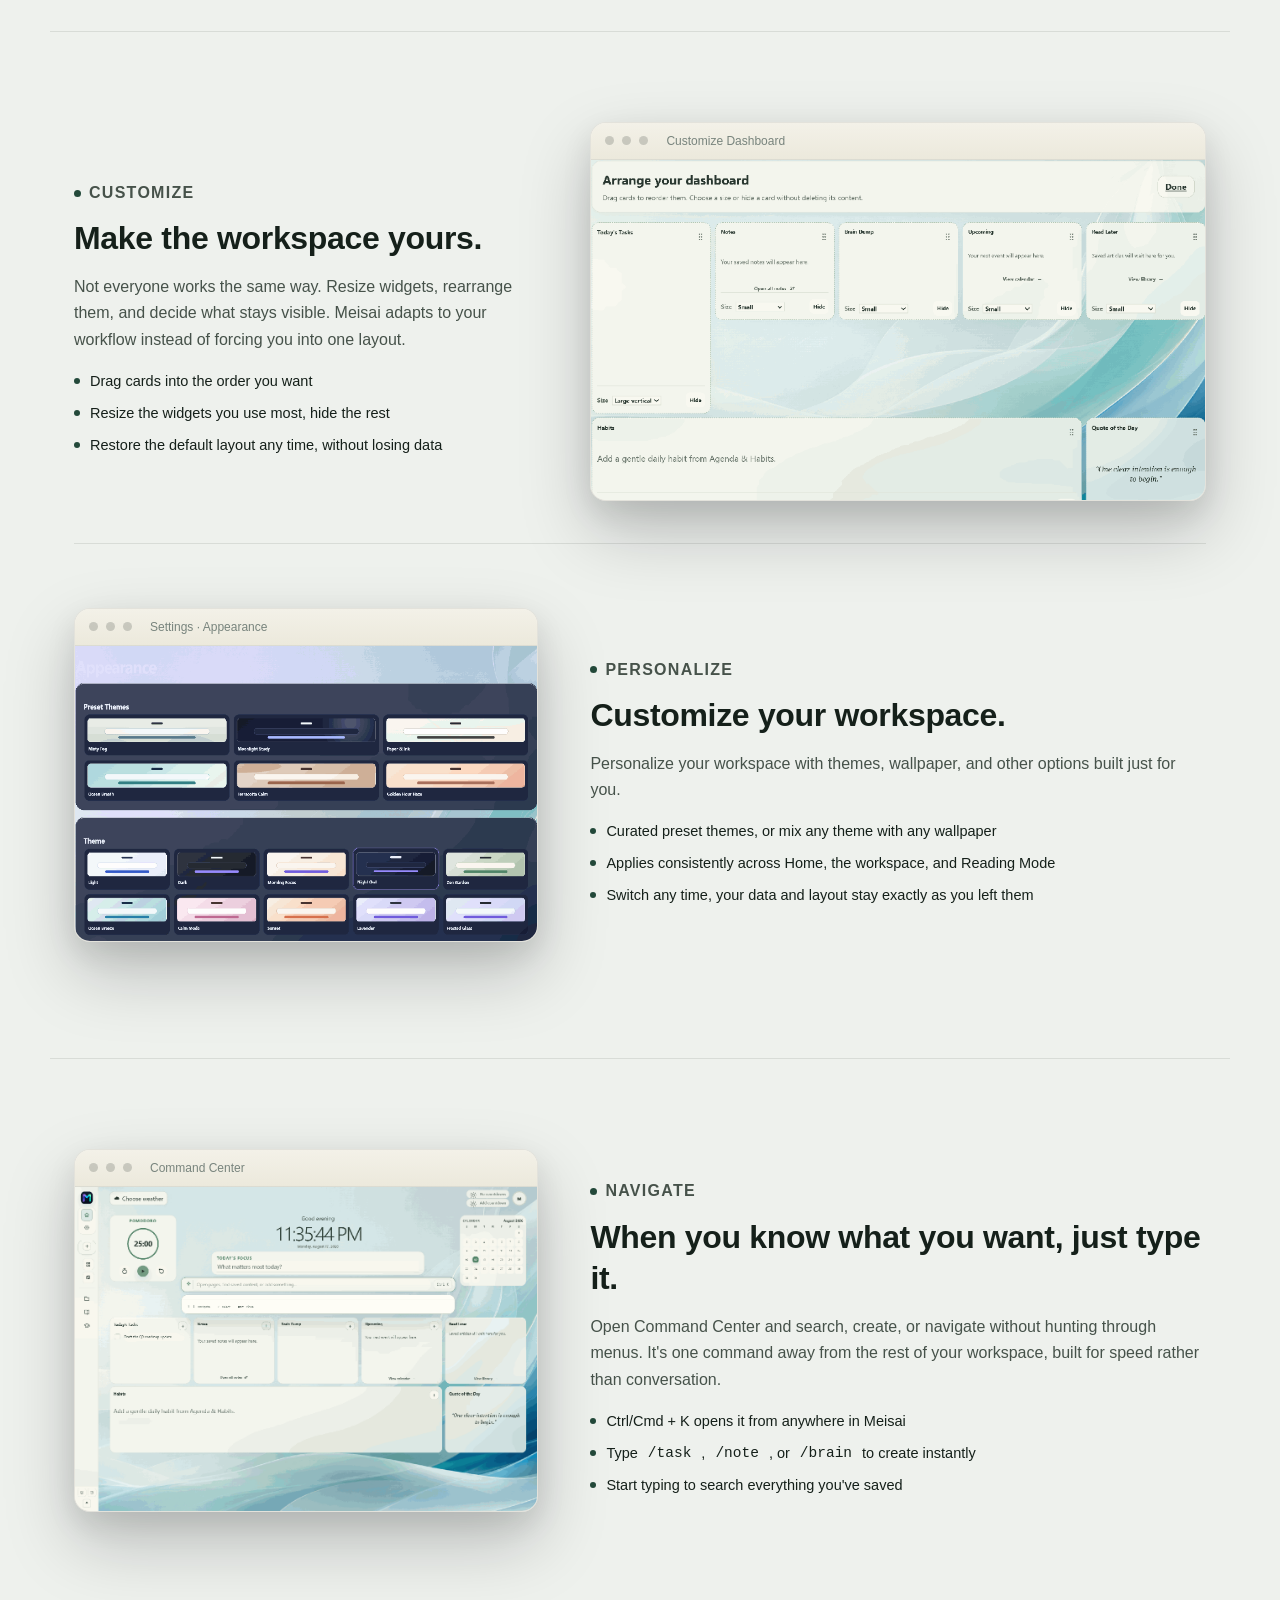
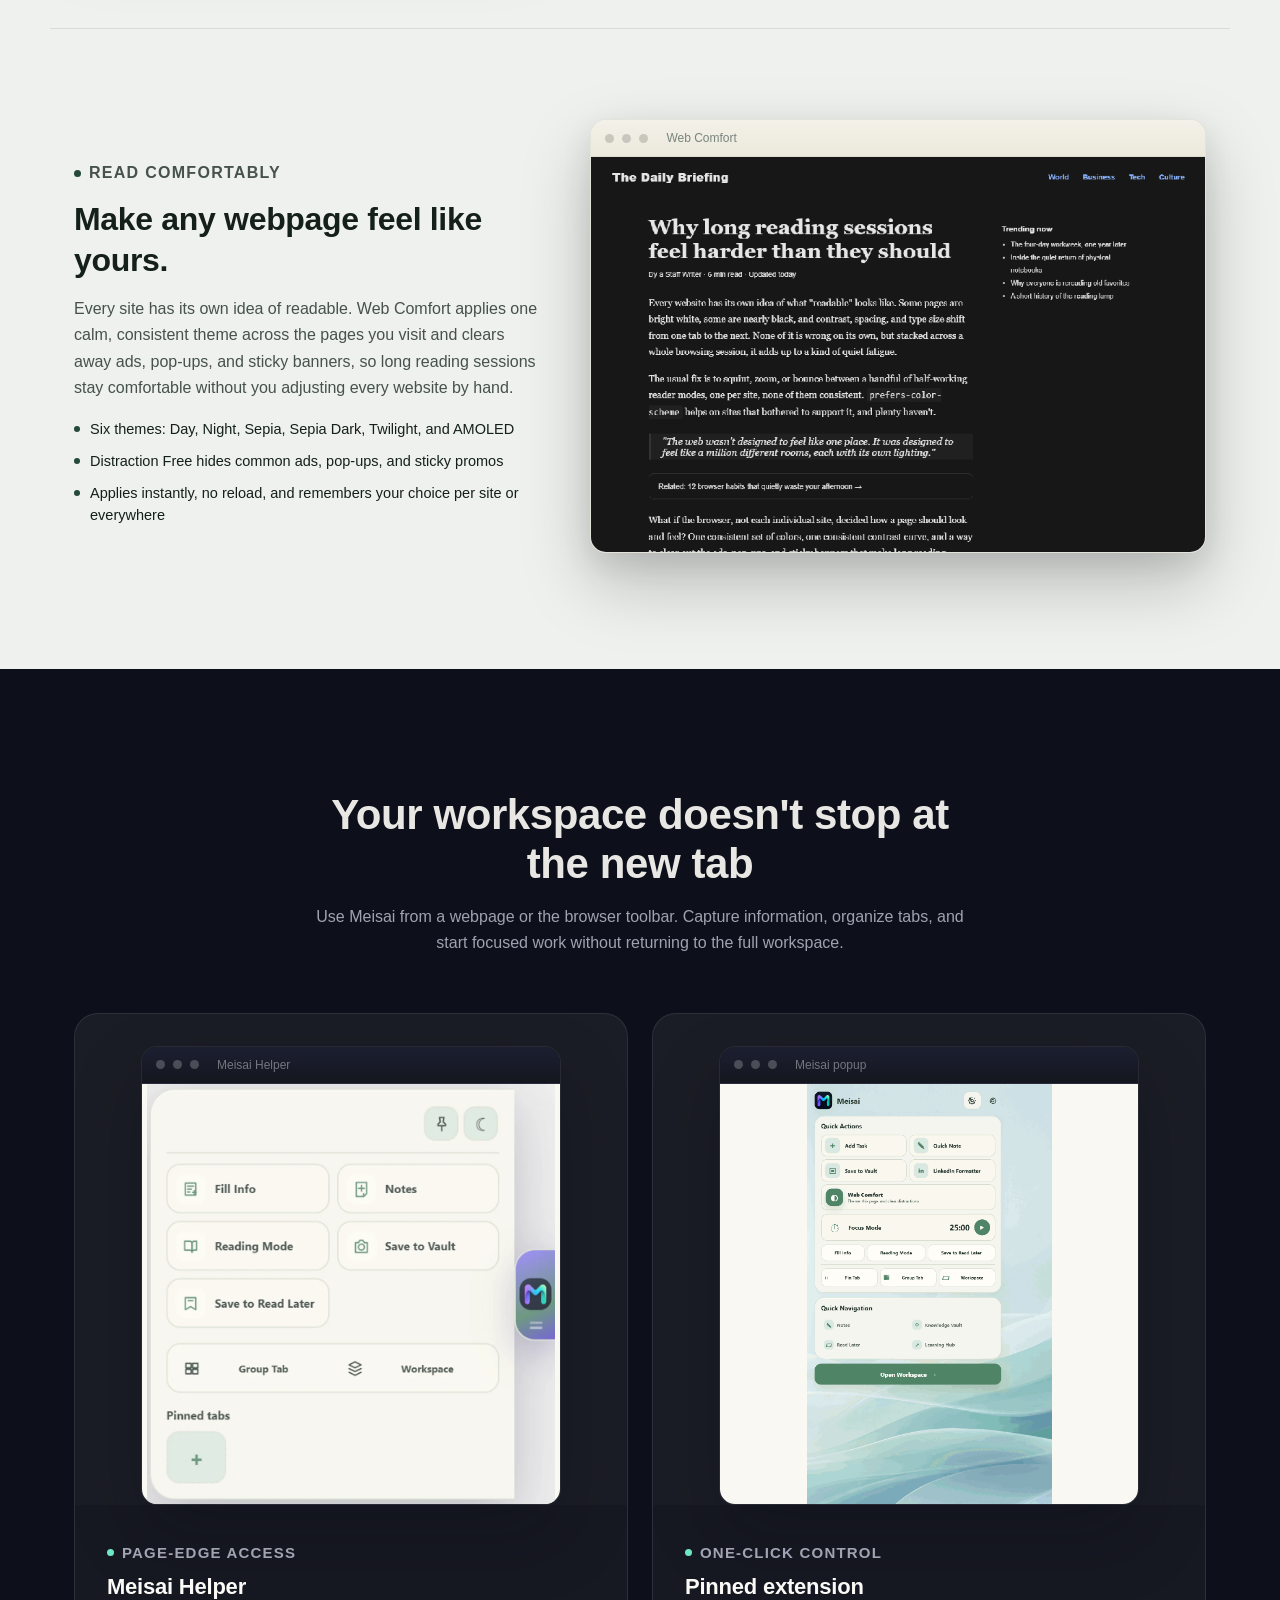
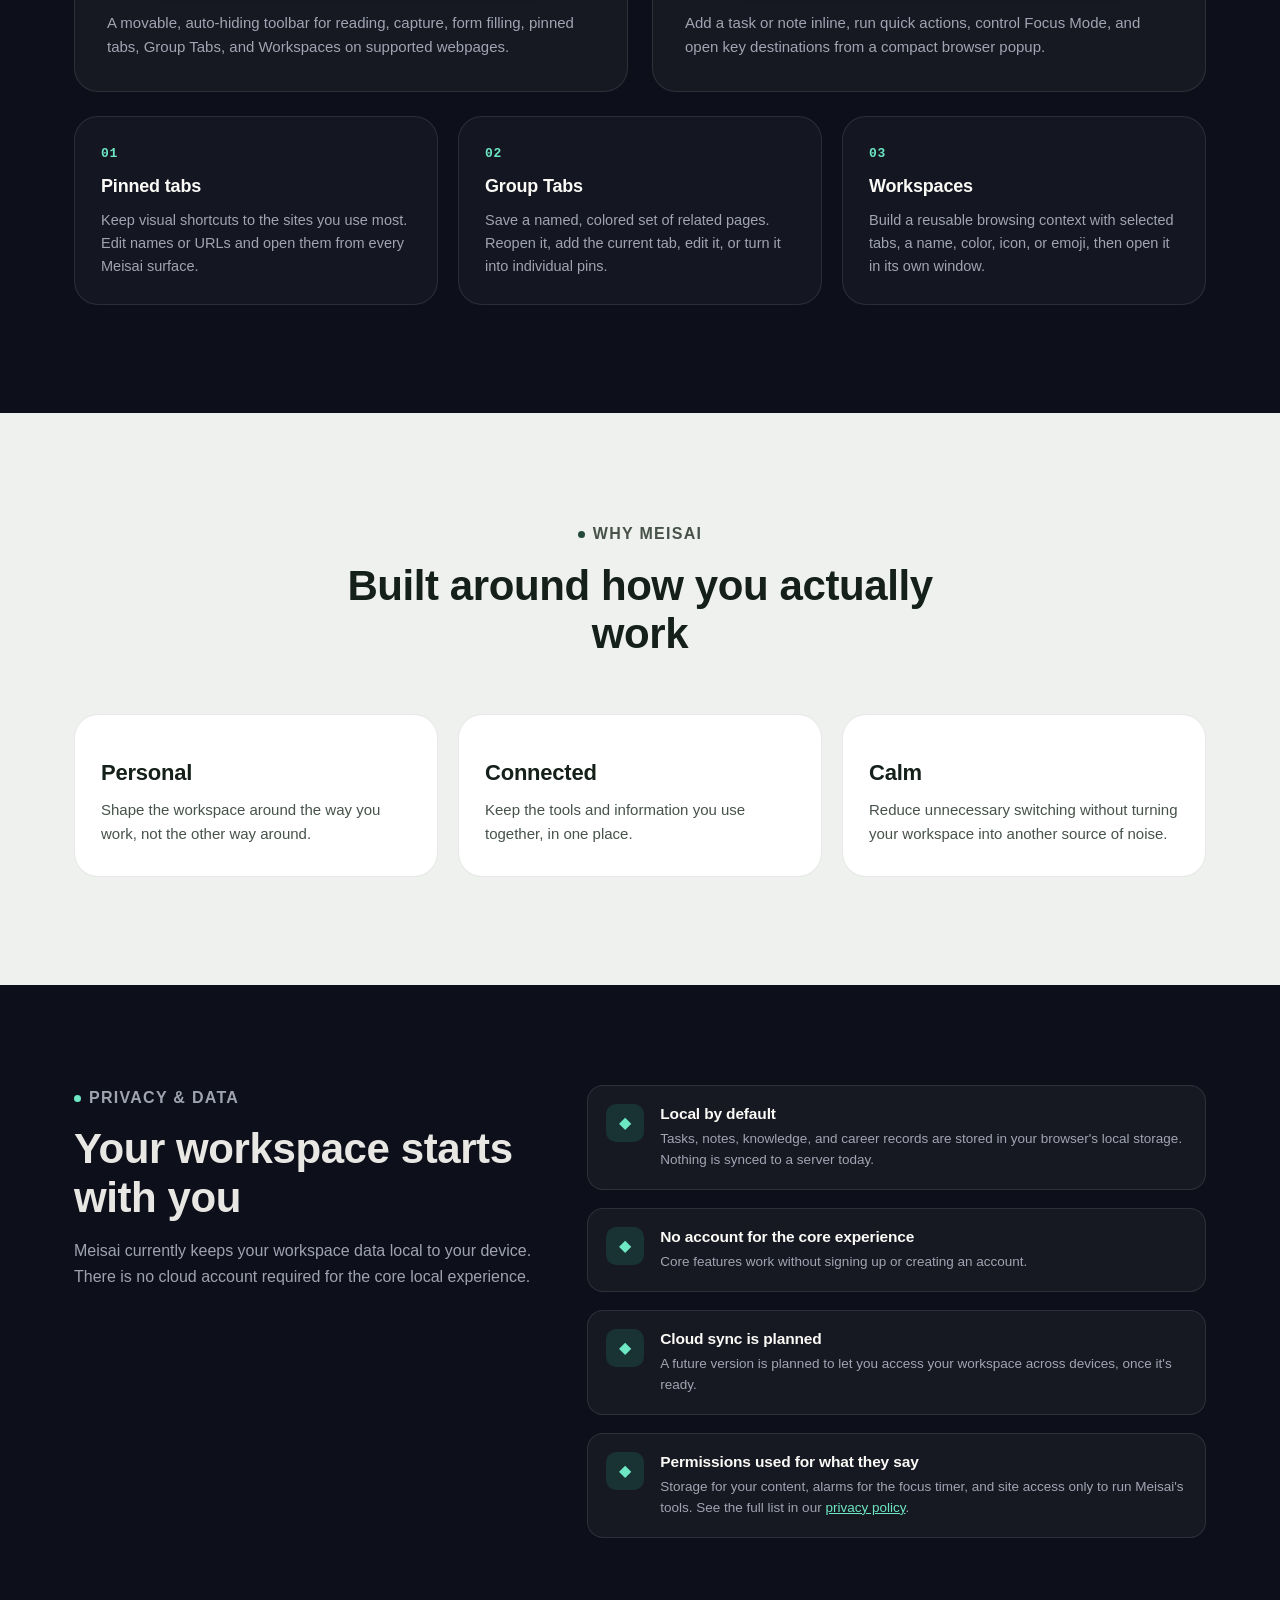
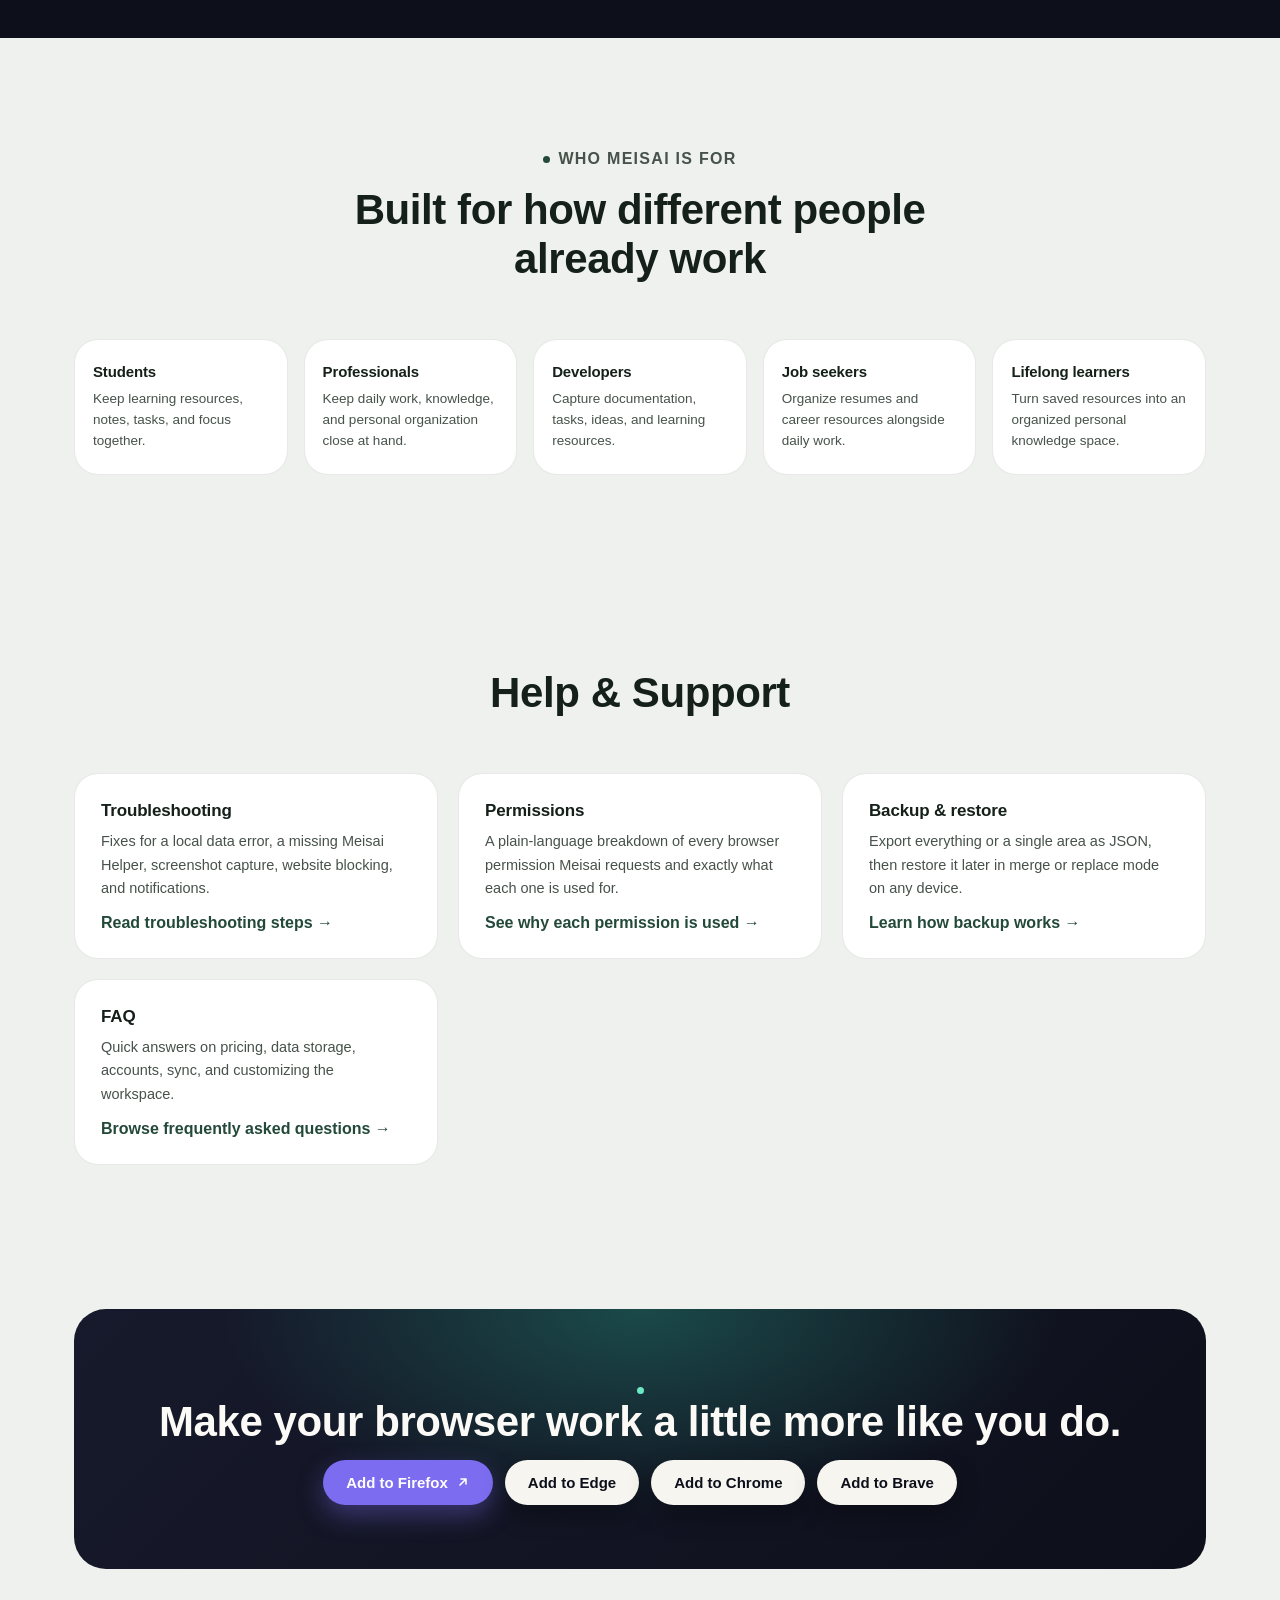
==== commit a35b5379: "Add Microsoft Edge store link, fix pages.yml runner typo" ====
--- a/website/index.html
+++ b/website/index.html
@@ -42,7 +42,7 @@
         "description": "A personal workspace that adds planning, capture, knowledge, reading, focus, and career tools to the browser you already use.",
         "applicationCategory": "BusinessApplication",
         "applicationSubCategory": "Productivity",
-        "operatingSystem": "Firefox",
+        "operatingSystem": "__OPERATING_SYSTEMS__",
         "offers": { "@type": "Offer", "price": "0", "priceCurrency": "USD" },
         "featureList": [
           "Tasks kept close to the rest of the workspace",
@@ -822,6 +822,7 @@
                 Add to Firefox
                 <svg width="14" height="14" viewBox="0 0 14 14" fill="none" aria-hidden="true"><path d="M4 10L10 4M10 4H5M10 4V9" stroke="currentColor" stroke-width="1.6" stroke-linecap="round" stroke-linejoin="round"/></svg>
               </a>
+              <a class="button button--on-navy" href="__EDGE_STORE_URL__">Add to Edge</a>
               <!--IF_CHROME--><a class="button button--on-navy" href="__CHROME_STORE_URL__">Add to Chrome</a><!--/IF_CHROME-->
               <!--IF_BRAVE--><a class="button button--on-navy" href="__BRAVE_STORE_URL__">Add to Brave</a><!--/IF_BRAVE-->
             </div>
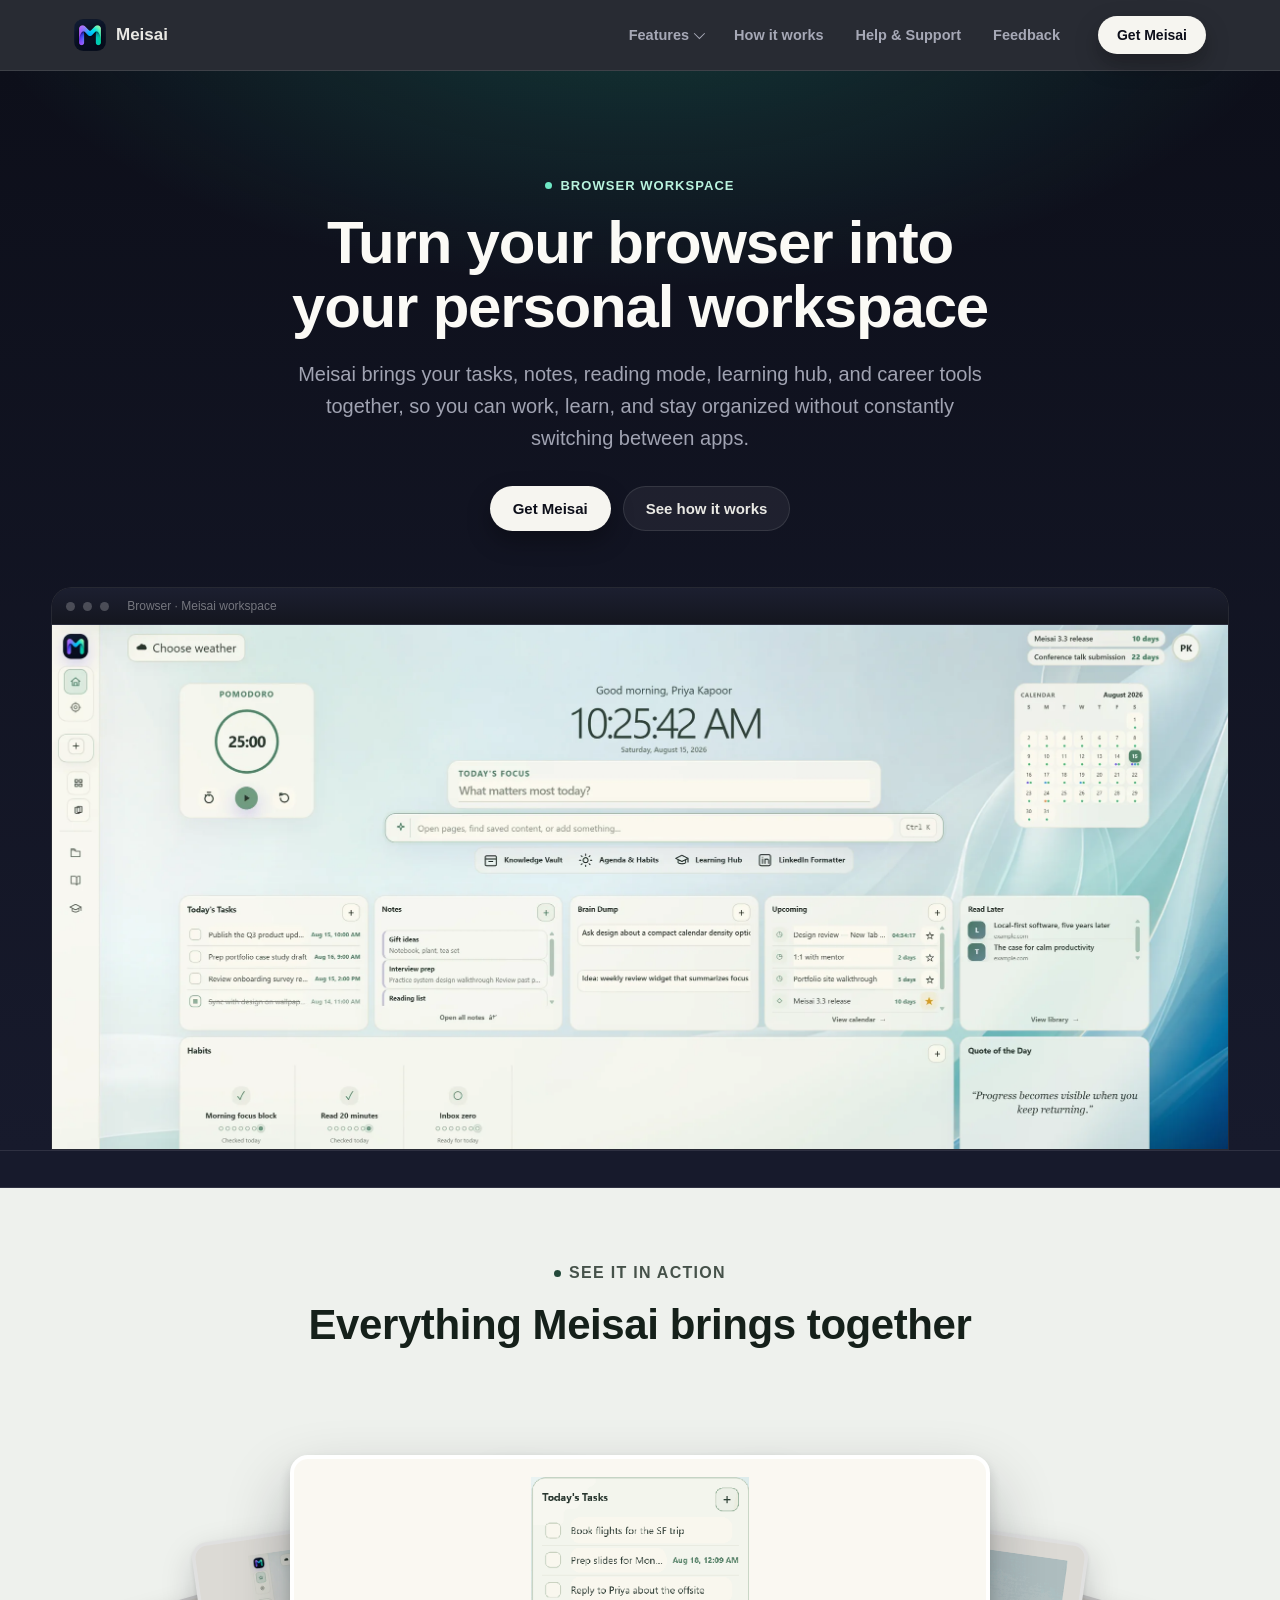
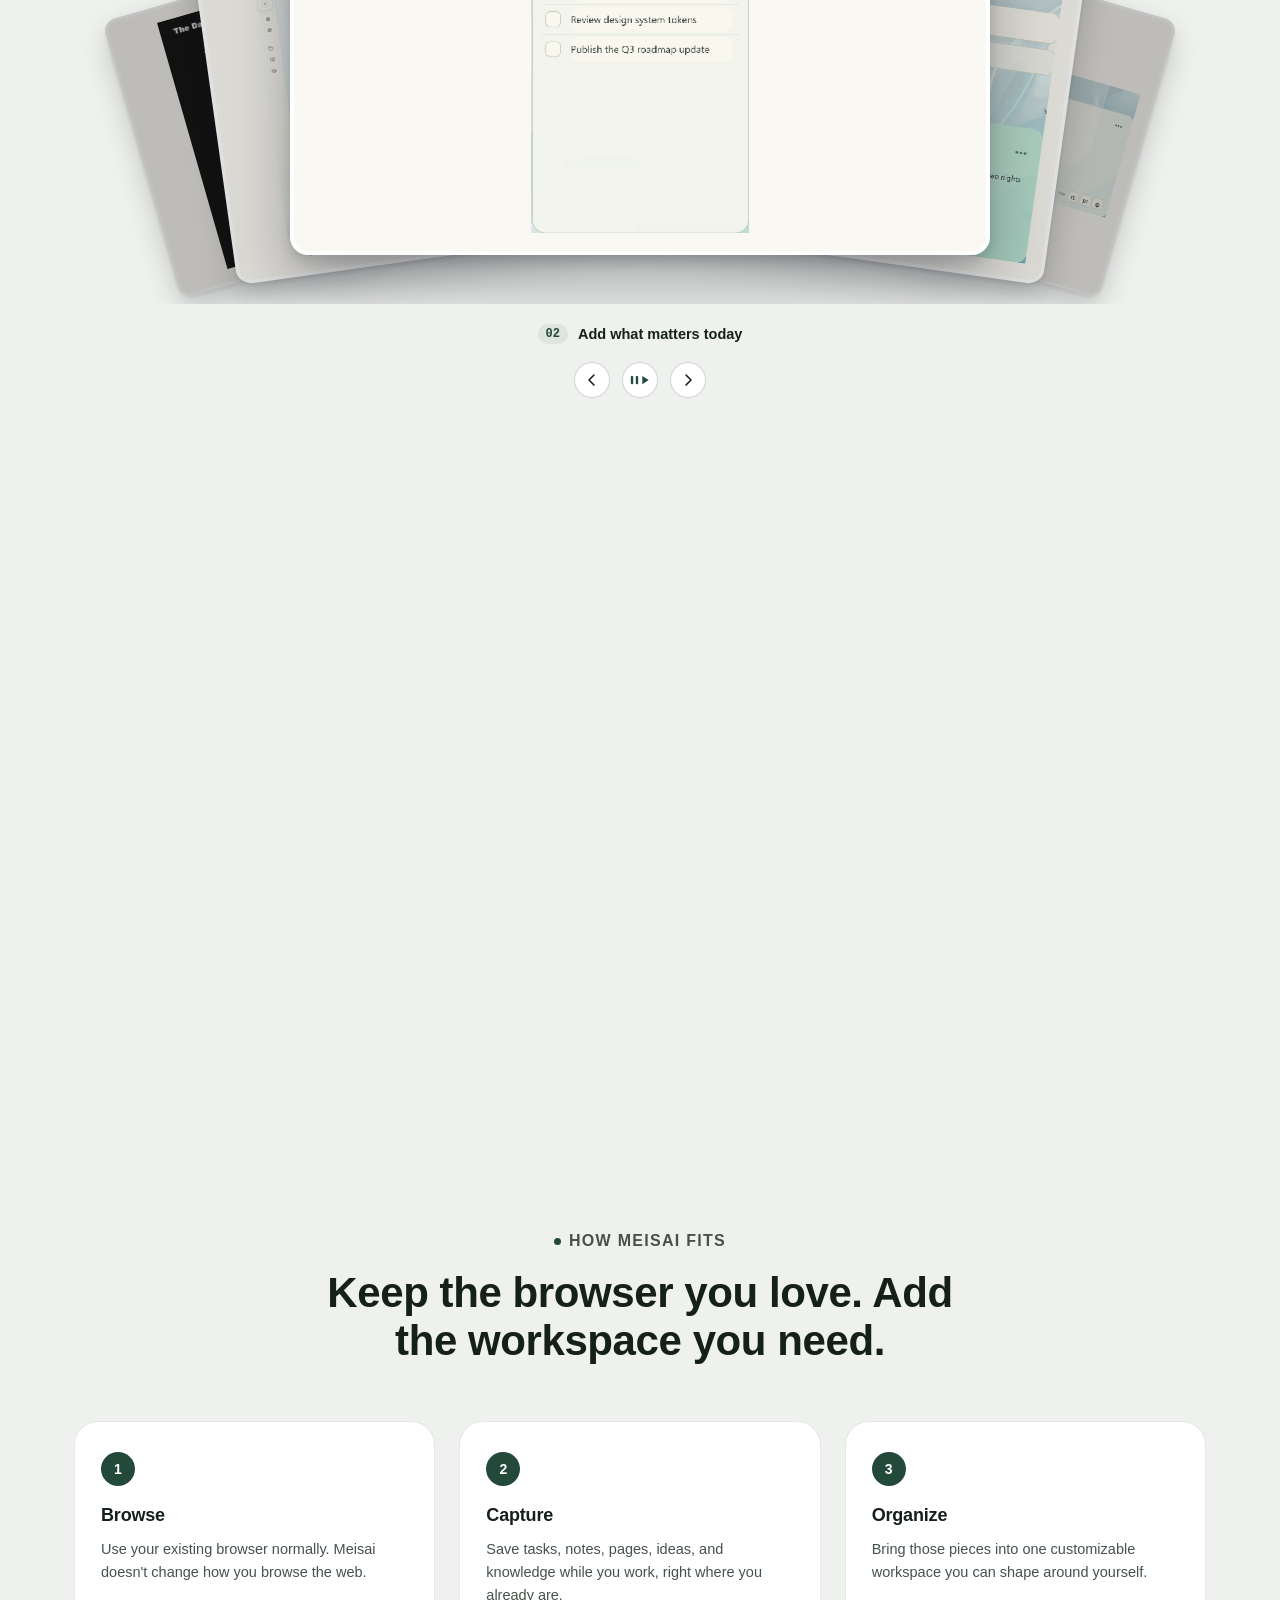
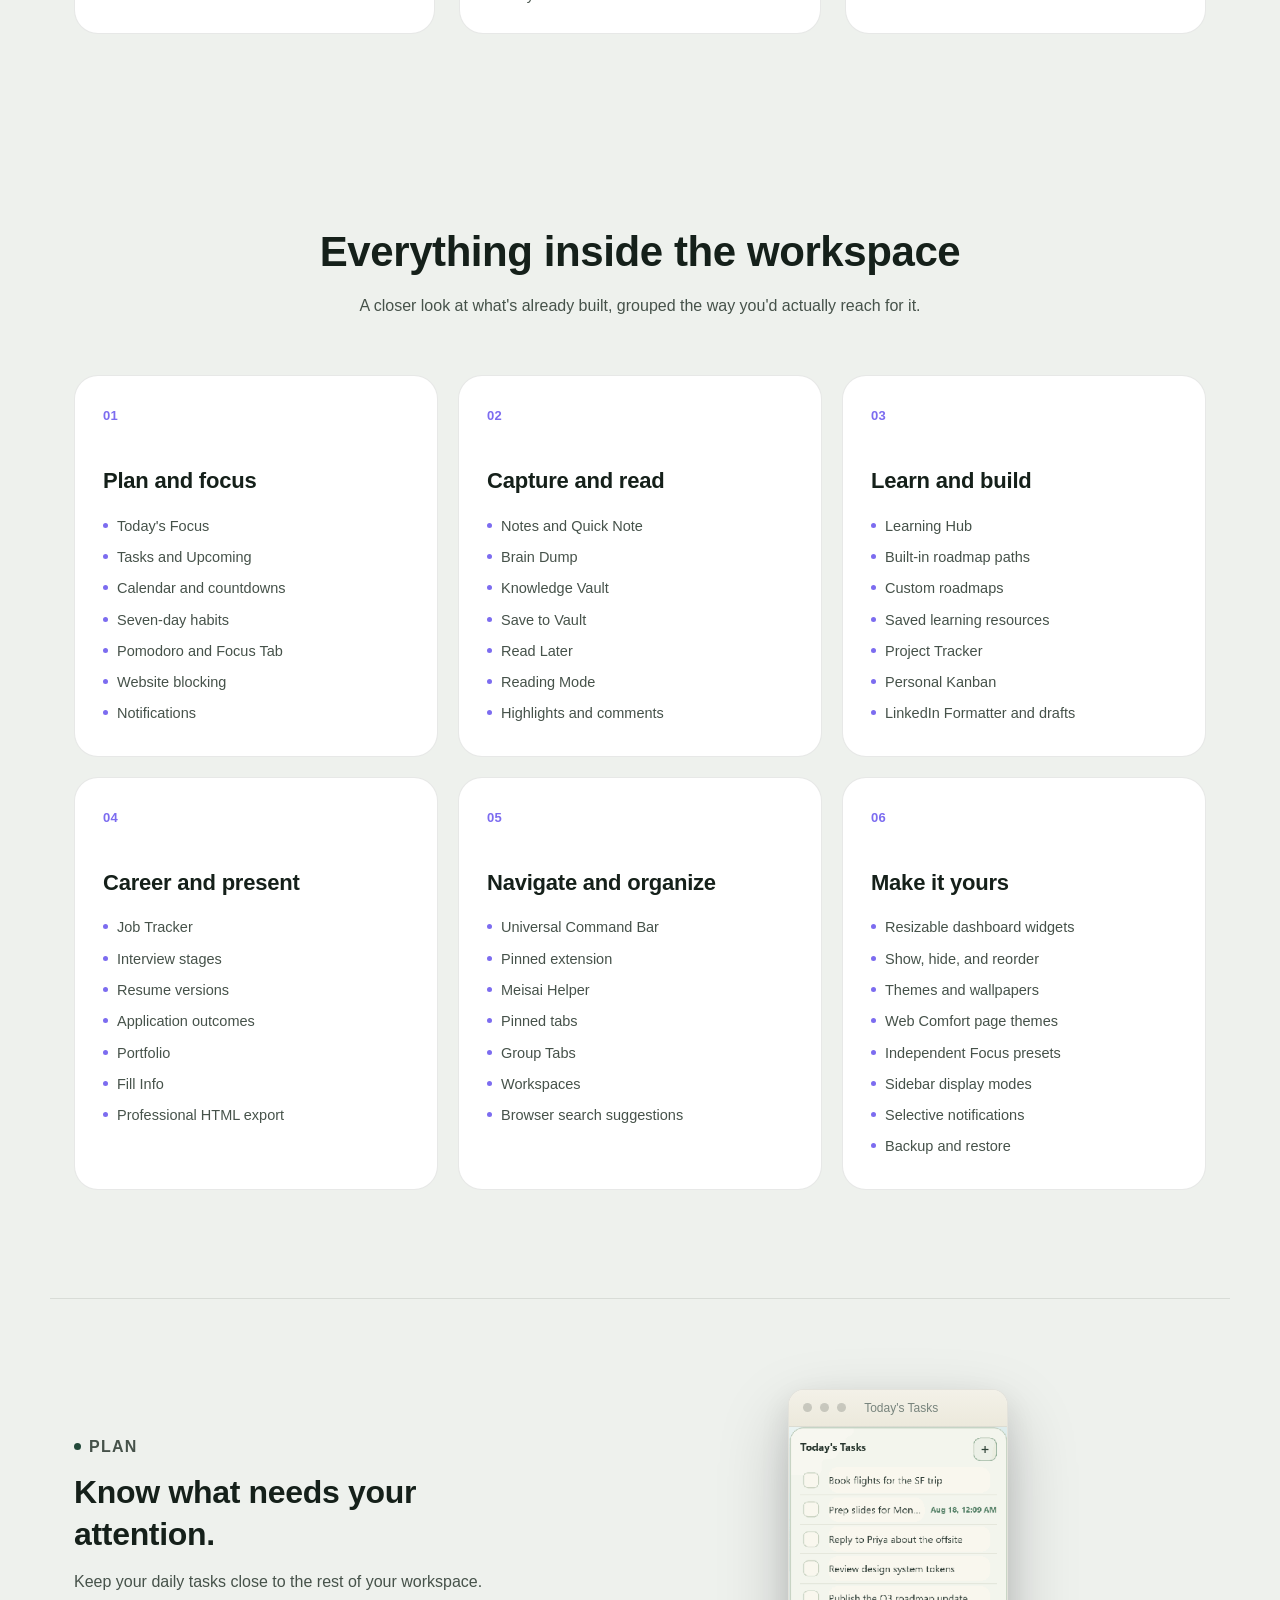
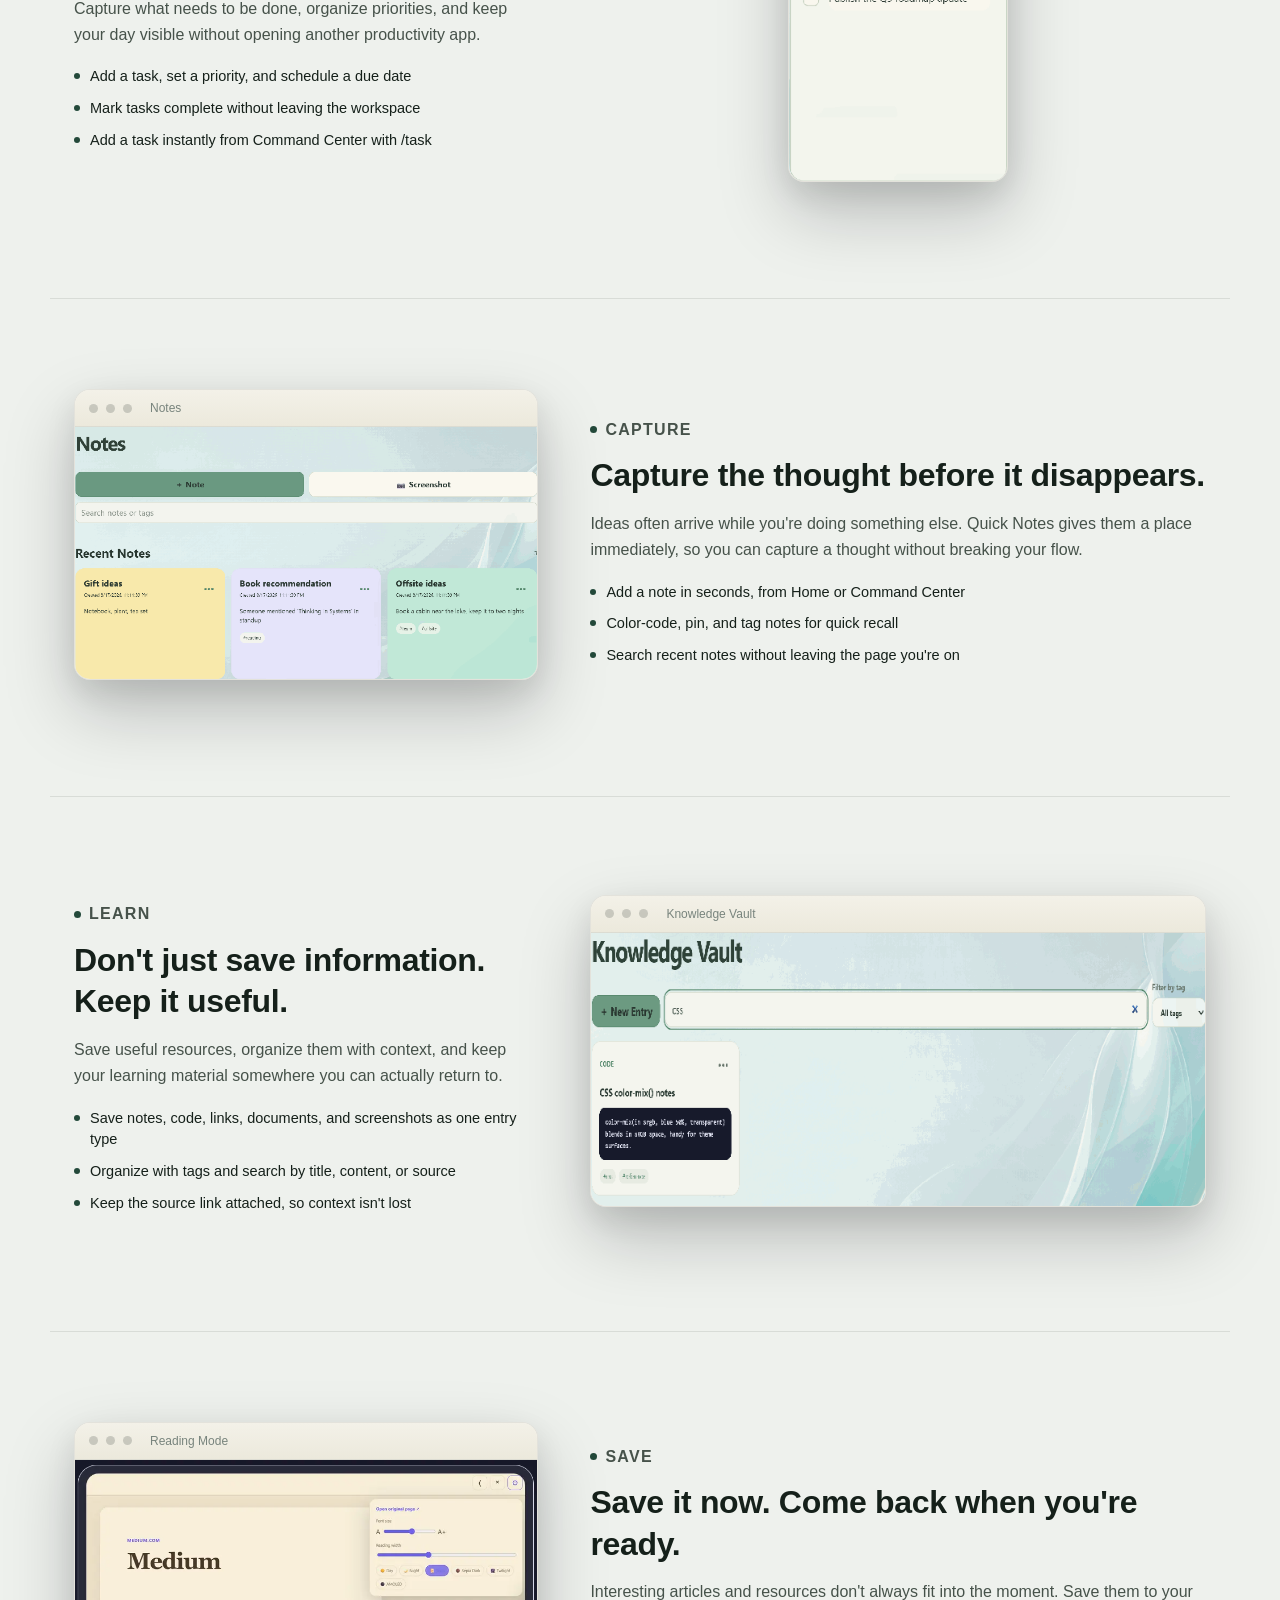
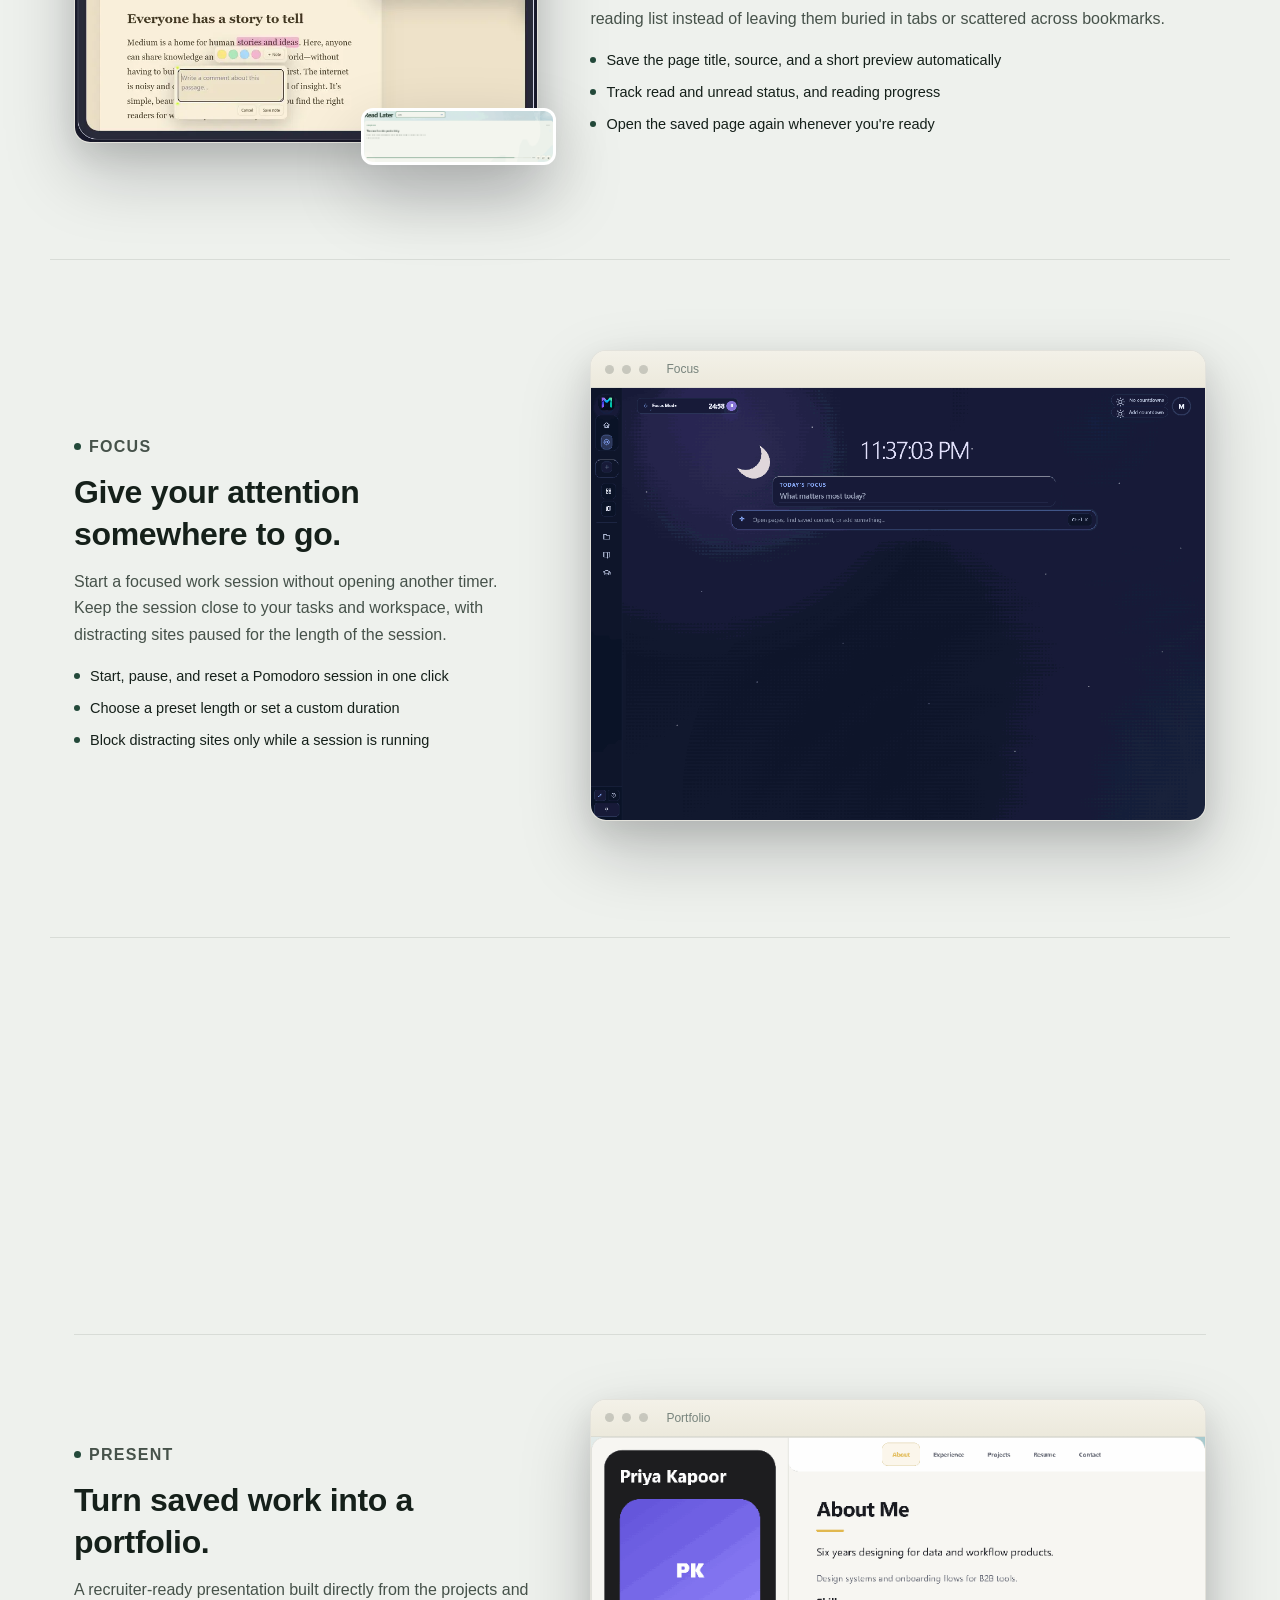
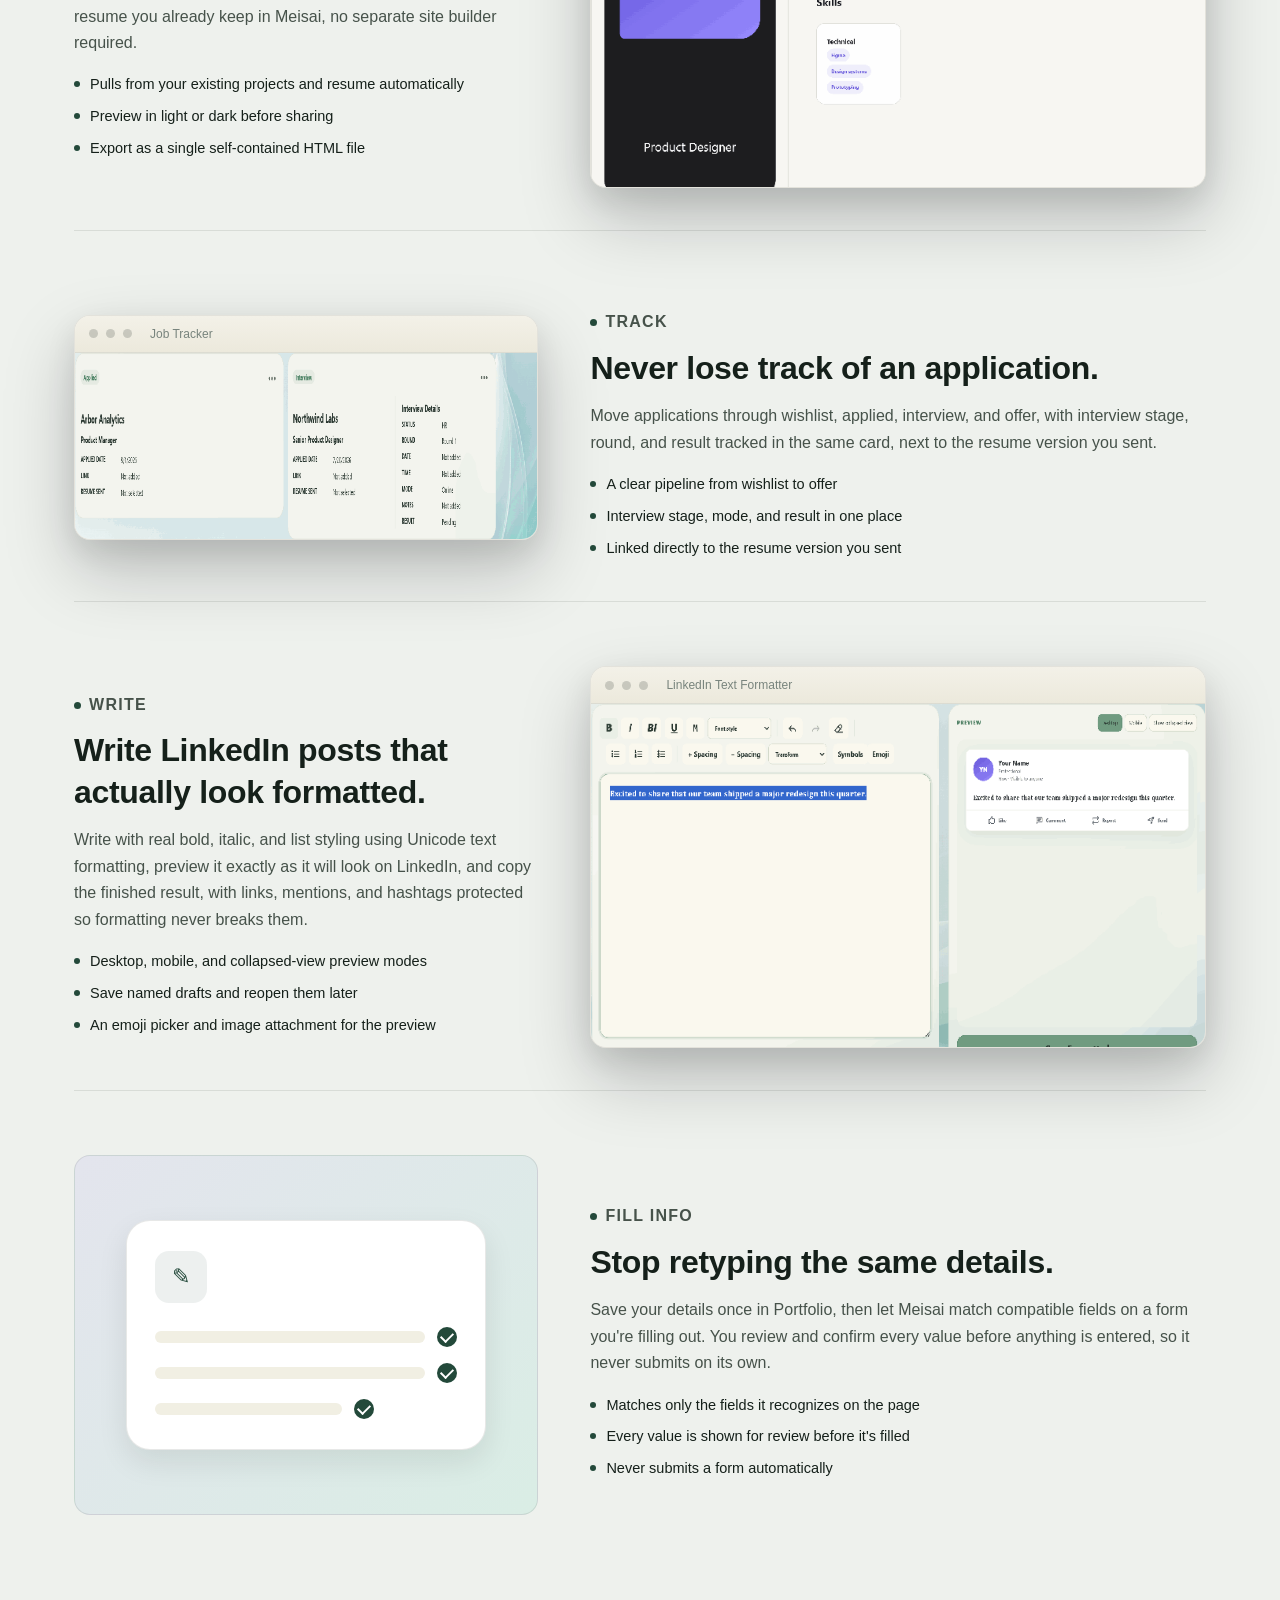
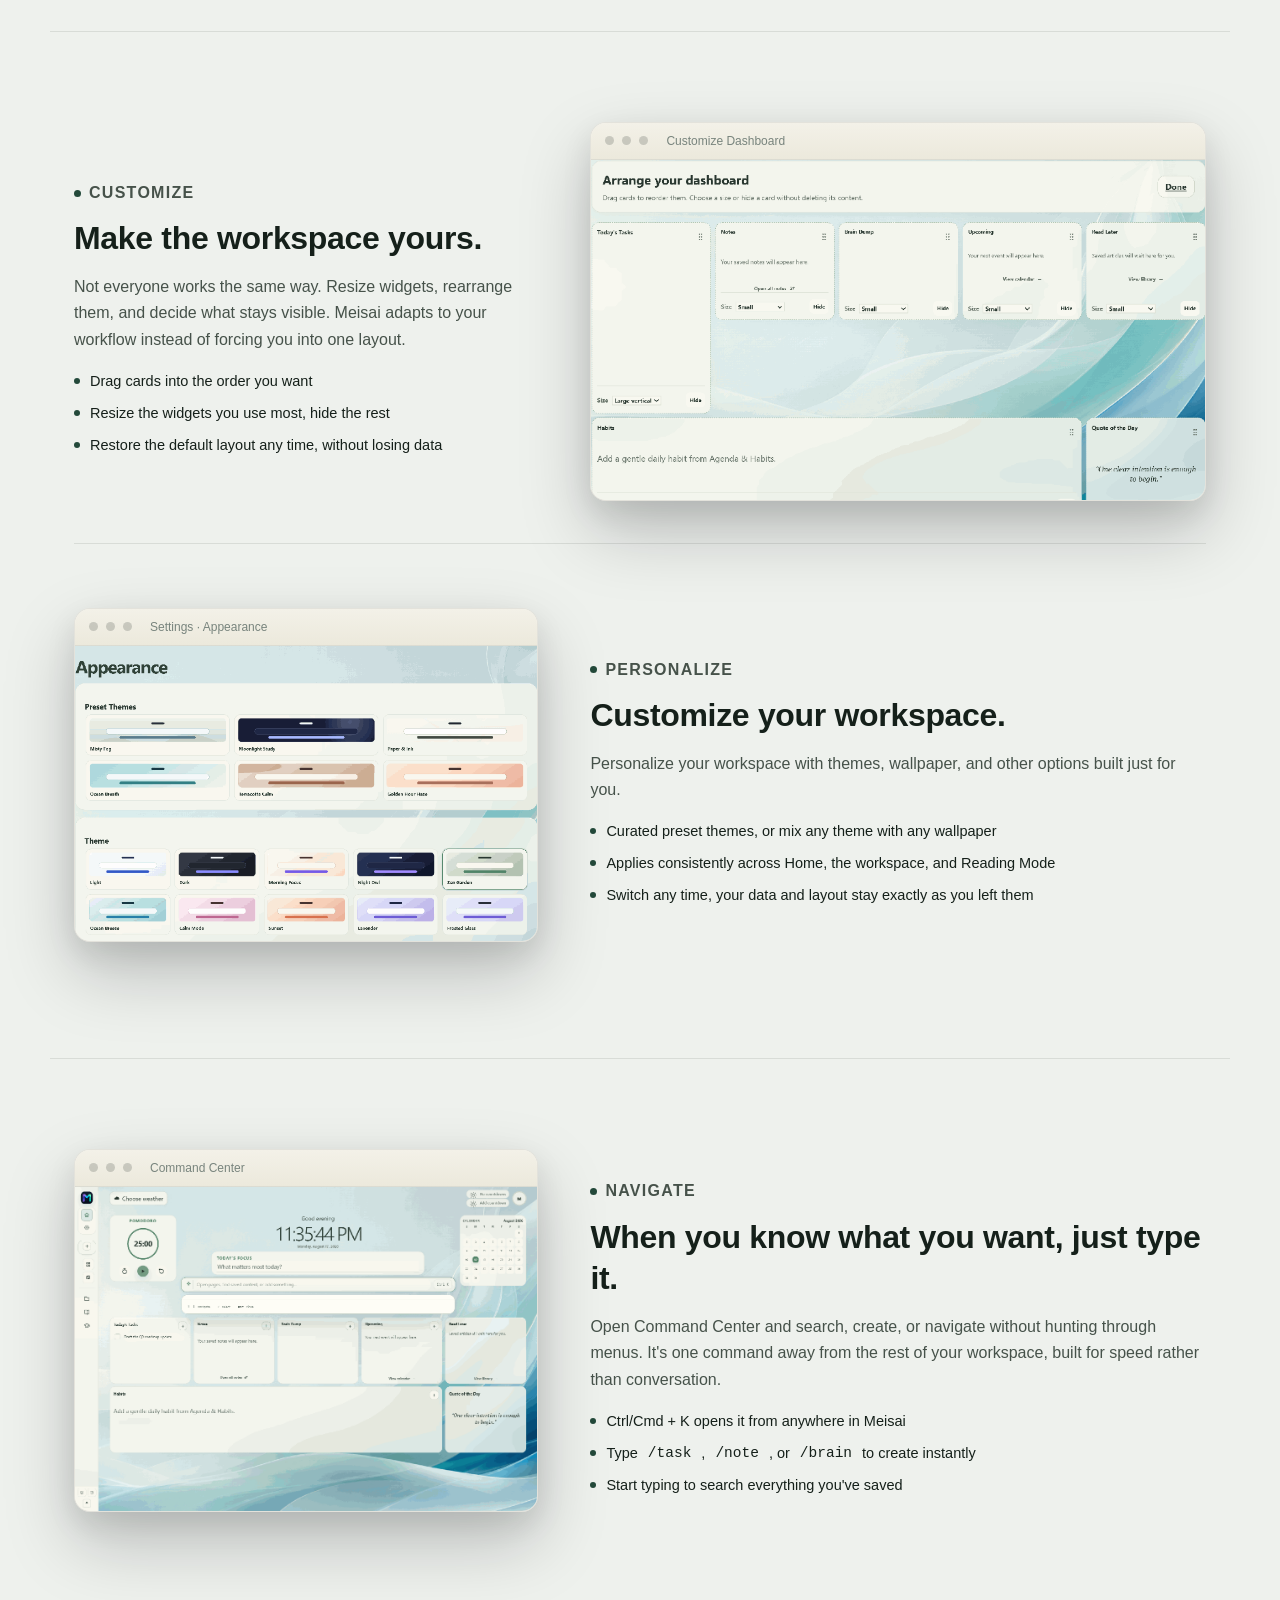
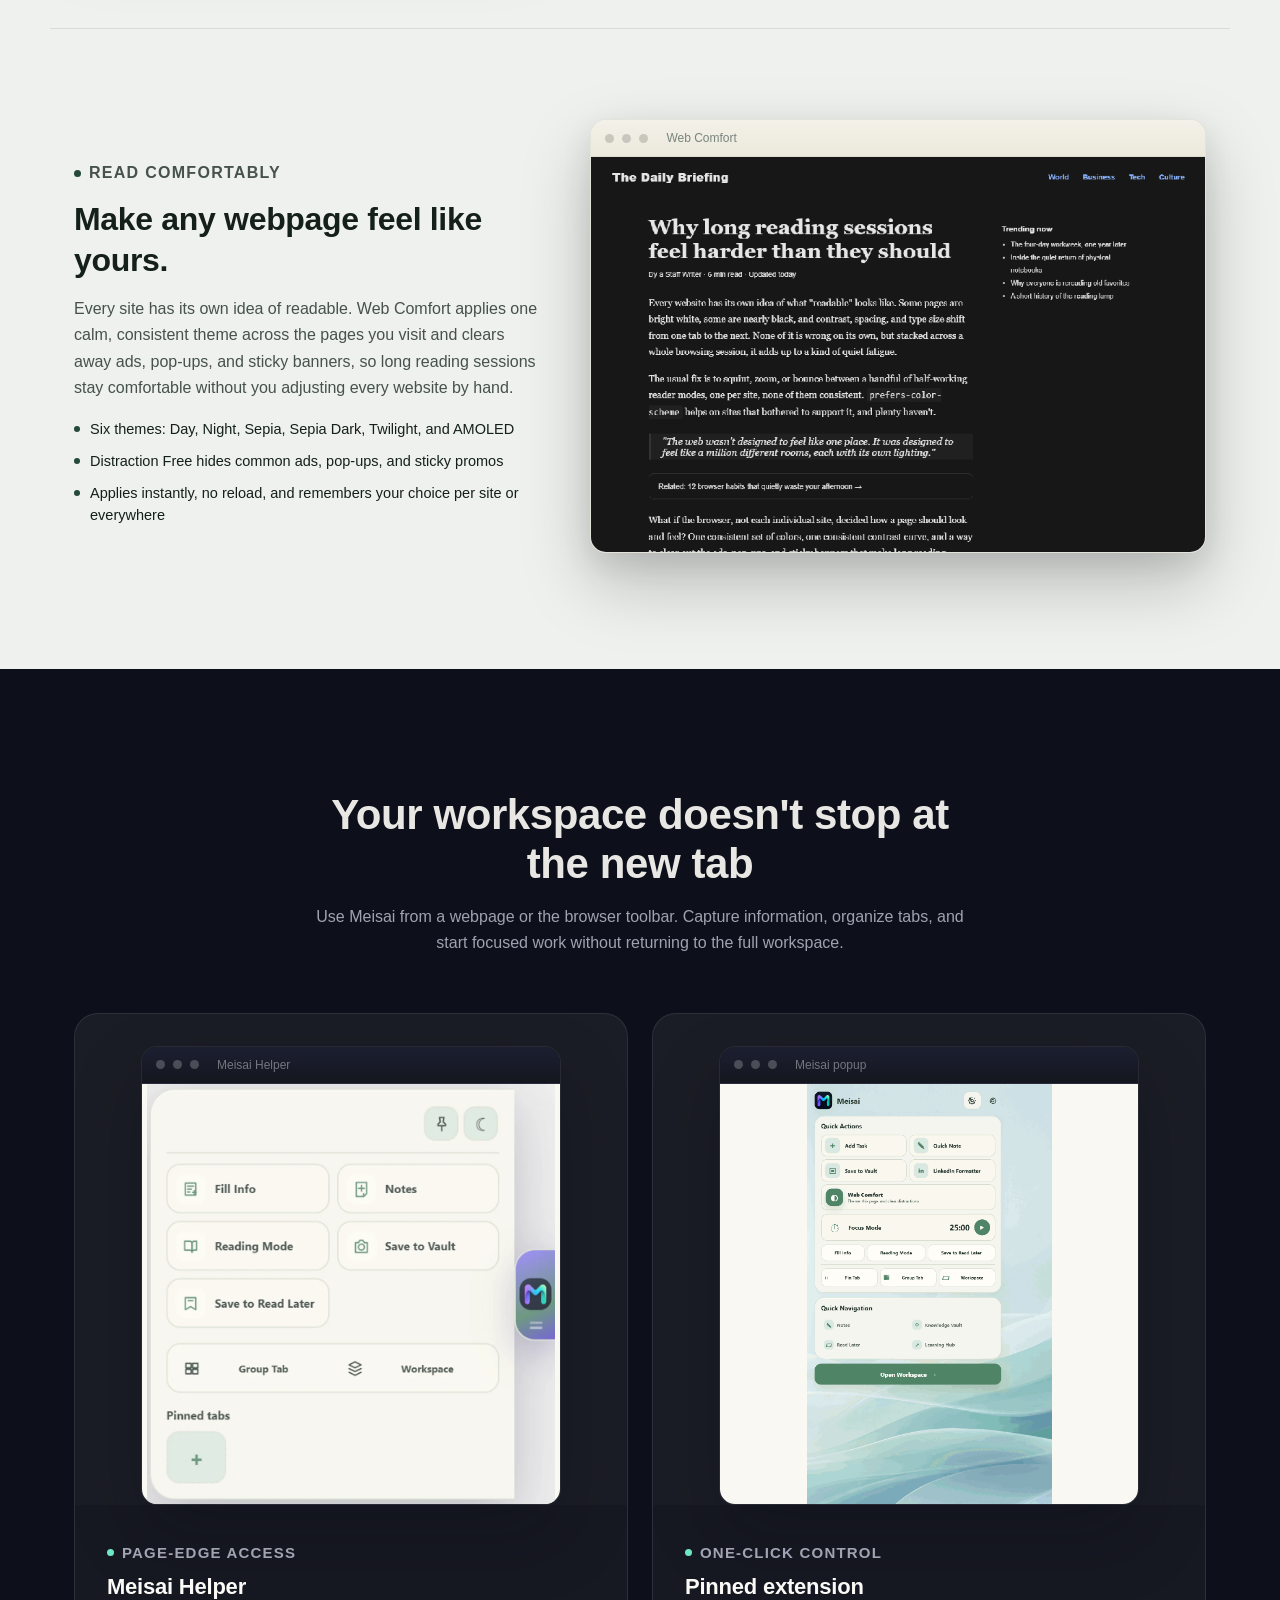
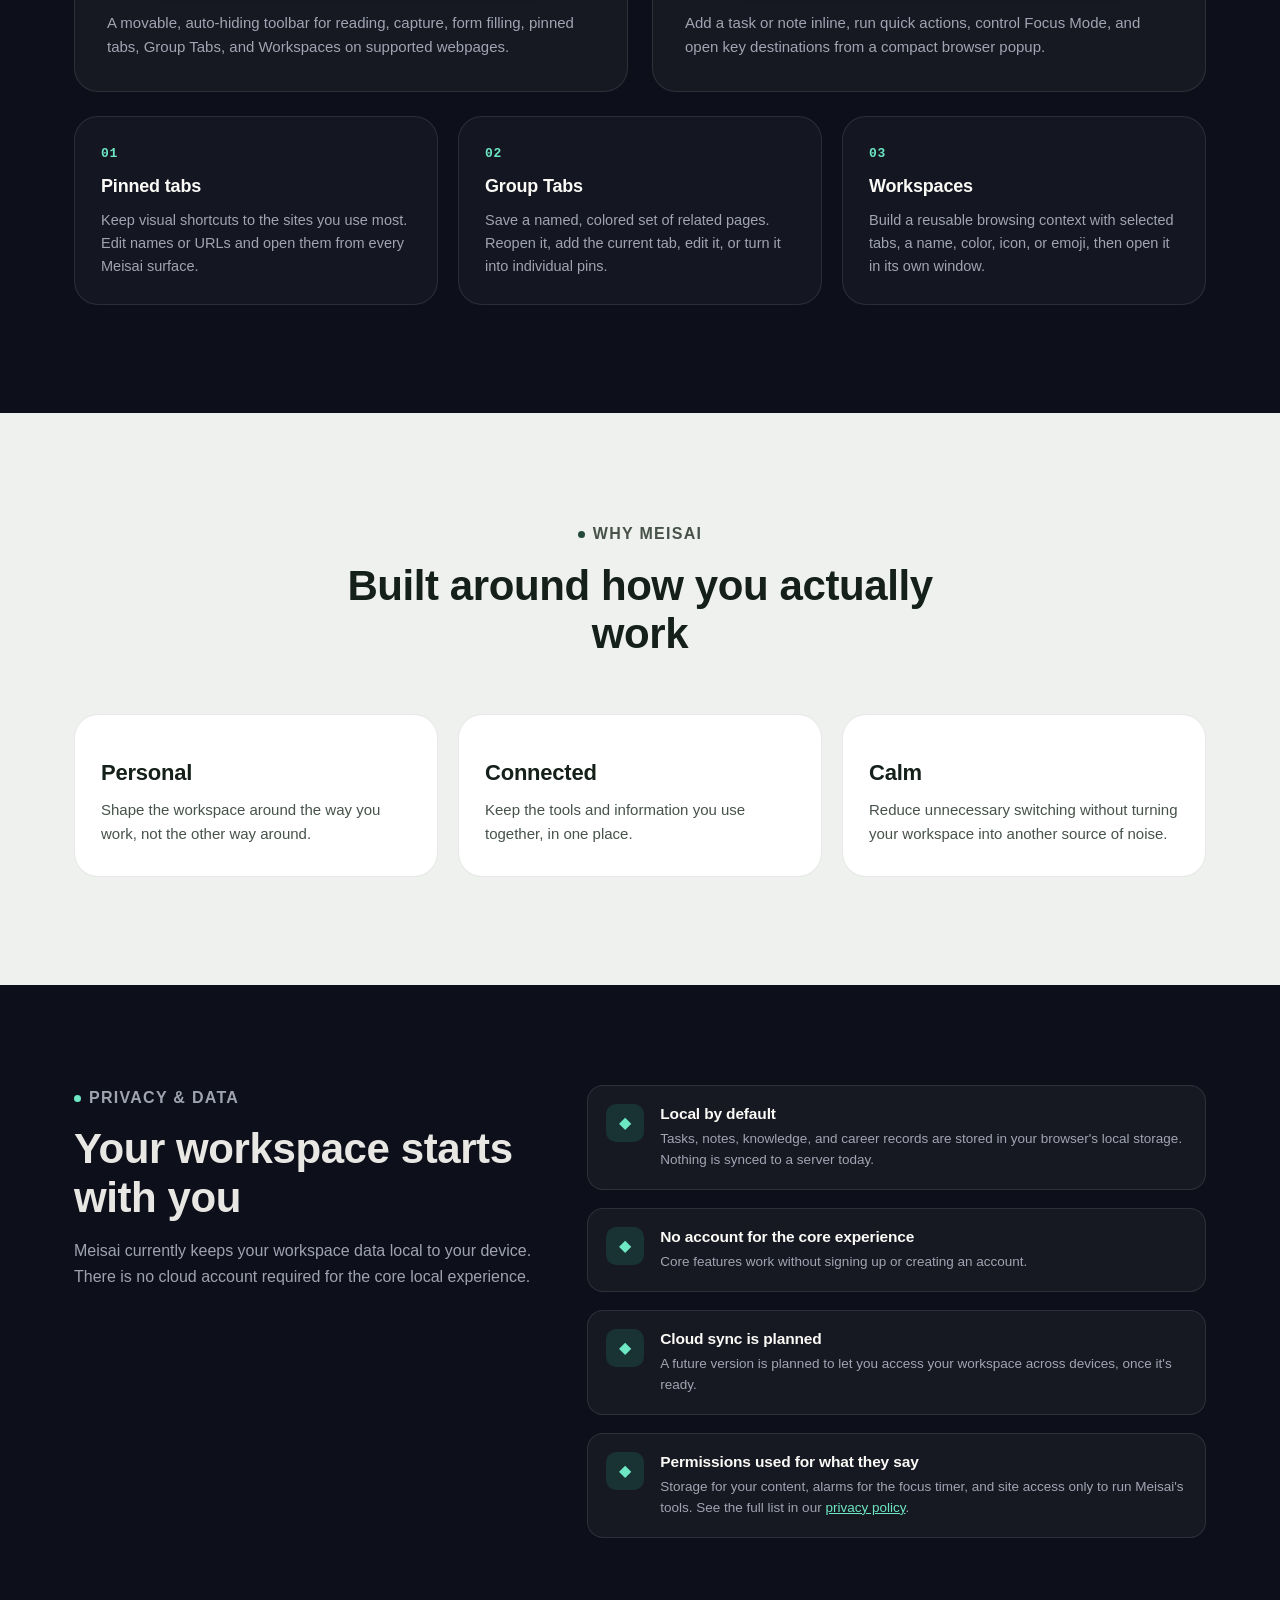
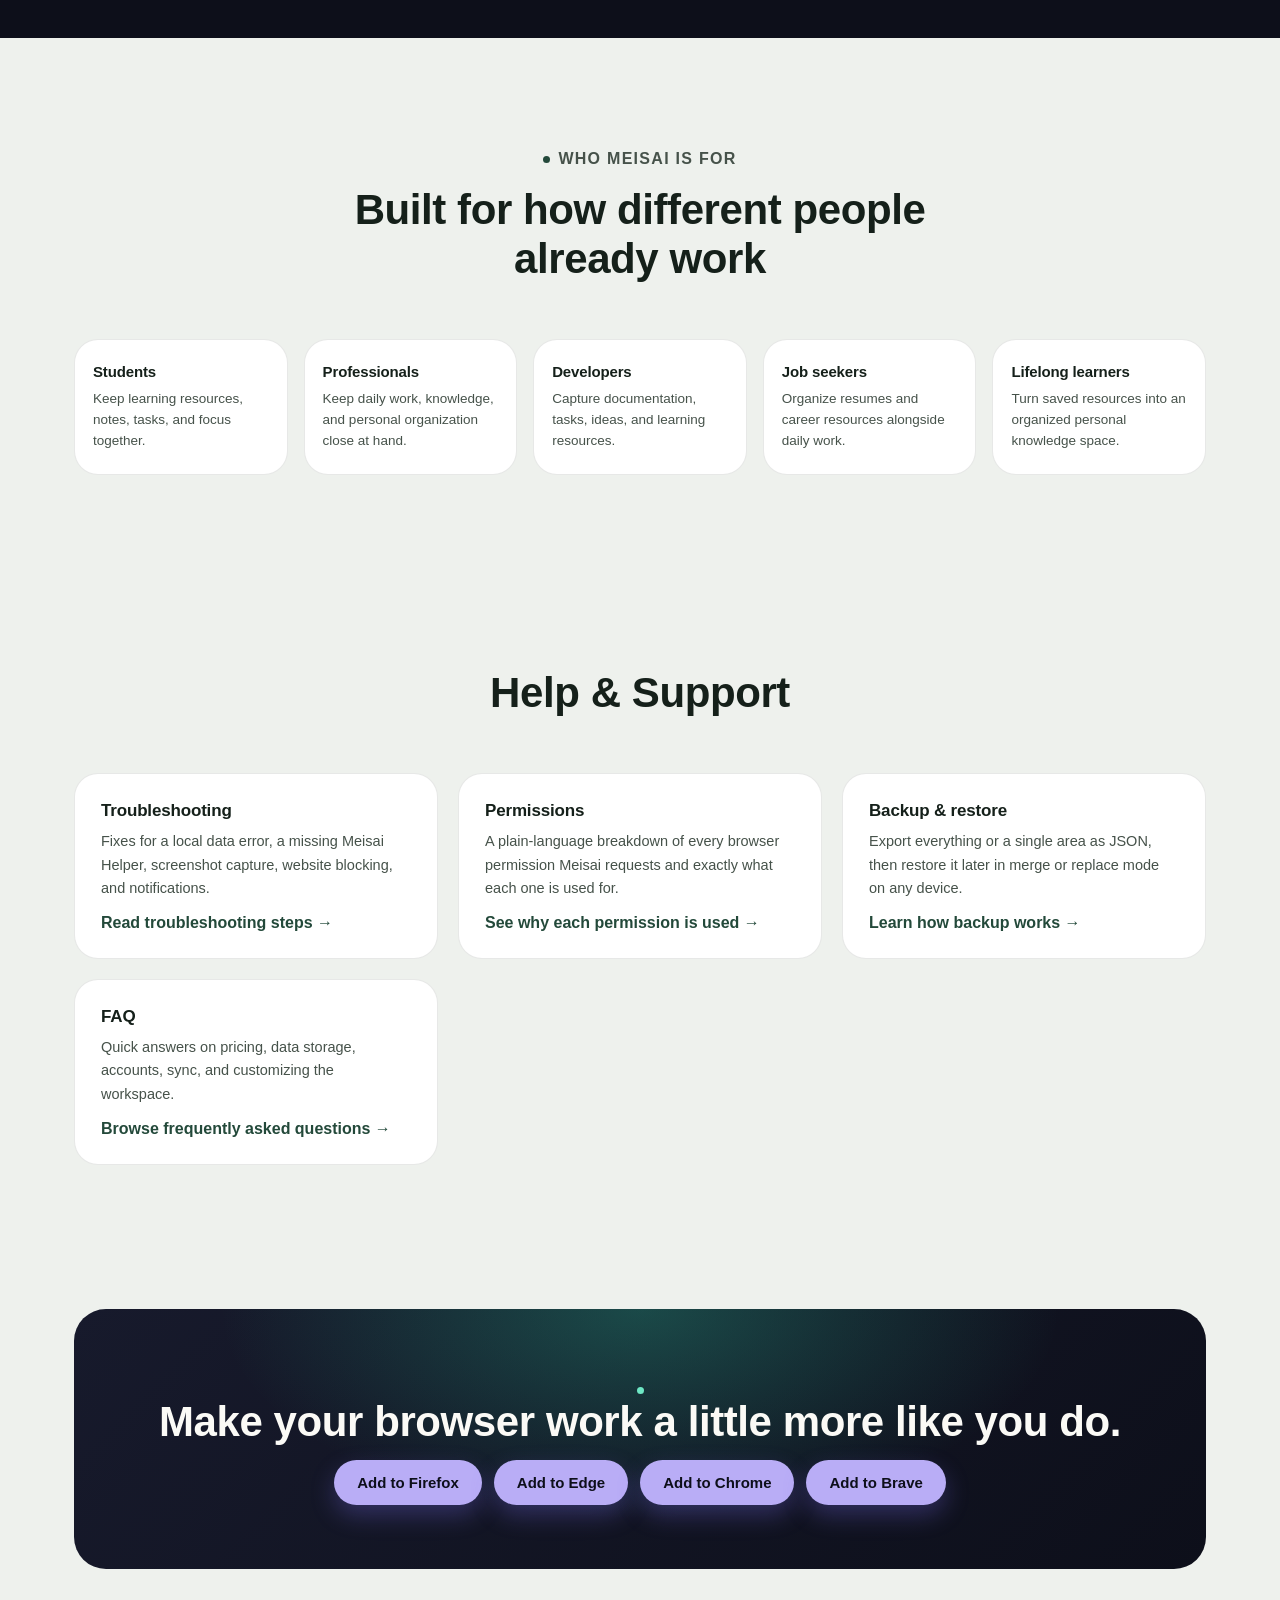
==== commit 5f756de0: "Unify store row buttons to one light-violet style" ====
--- a/website/index.html
+++ b/website/index.html
@@ -818,13 +818,10 @@
             <h2>Make your browser work a little more like you do.</h2>
             <p></p>
             <div class="store-row">
-              <a class="button button--brand" href="__FIREFOX_STORE_URL__">
-                Add to Firefox
-                <svg width="14" height="14" viewBox="0 0 14 14" fill="none" aria-hidden="true"><path d="M4 10L10 4M10 4H5M10 4V9" stroke="currentColor" stroke-width="1.6" stroke-linecap="round" stroke-linejoin="round"/></svg>
-              </a>
-              <a class="button button--on-navy" href="__EDGE_STORE_URL__">Add to Edge</a>
-              <!--IF_CHROME--><a class="button button--on-navy" href="__CHROME_STORE_URL__">Add to Chrome</a><!--/IF_CHROME-->
-              <!--IF_BRAVE--><a class="button button--on-navy" href="__BRAVE_STORE_URL__">Add to Brave</a><!--/IF_BRAVE-->
+              <a class="button button--store" href="__FIREFOX_STORE_URL__">Add to Firefox</a>
+              <a class="button button--store" href="__EDGE_STORE_URL__">Add to Edge</a>
+              <!--IF_CHROME--><a class="button button--store" href="__CHROME_STORE_URL__">Add to Chrome</a><!--/IF_CHROME-->
+              <!--IF_BRAVE--><a class="button button--store" href="__BRAVE_STORE_URL__">Add to Brave</a><!--/IF_BRAVE-->
             </div>
           </div>
         </div>
--- a/website/styles.css
+++ b/website/styles.css
@@ -175,6 +175,16 @@
 }
 .button--brand:hover { background: #6f5ff0; }
 .button--brand svg { flex-shrink: 0; }
+
+/* Every store button (Firefox, Edge, and Chrome/Brave once they're live)
+   shares this one light-violet style — no single browser reads as more
+   "primary" than another. */
+.button--store {
+  background: #b9adf6;
+  color: var(--navy);
+  box-shadow: 0 10px 24px rgba(124, 108, 240, 0.3);
+}
+.button--store:hover { background: #cac0f9; }
 
 .store-row {
   display: flex;
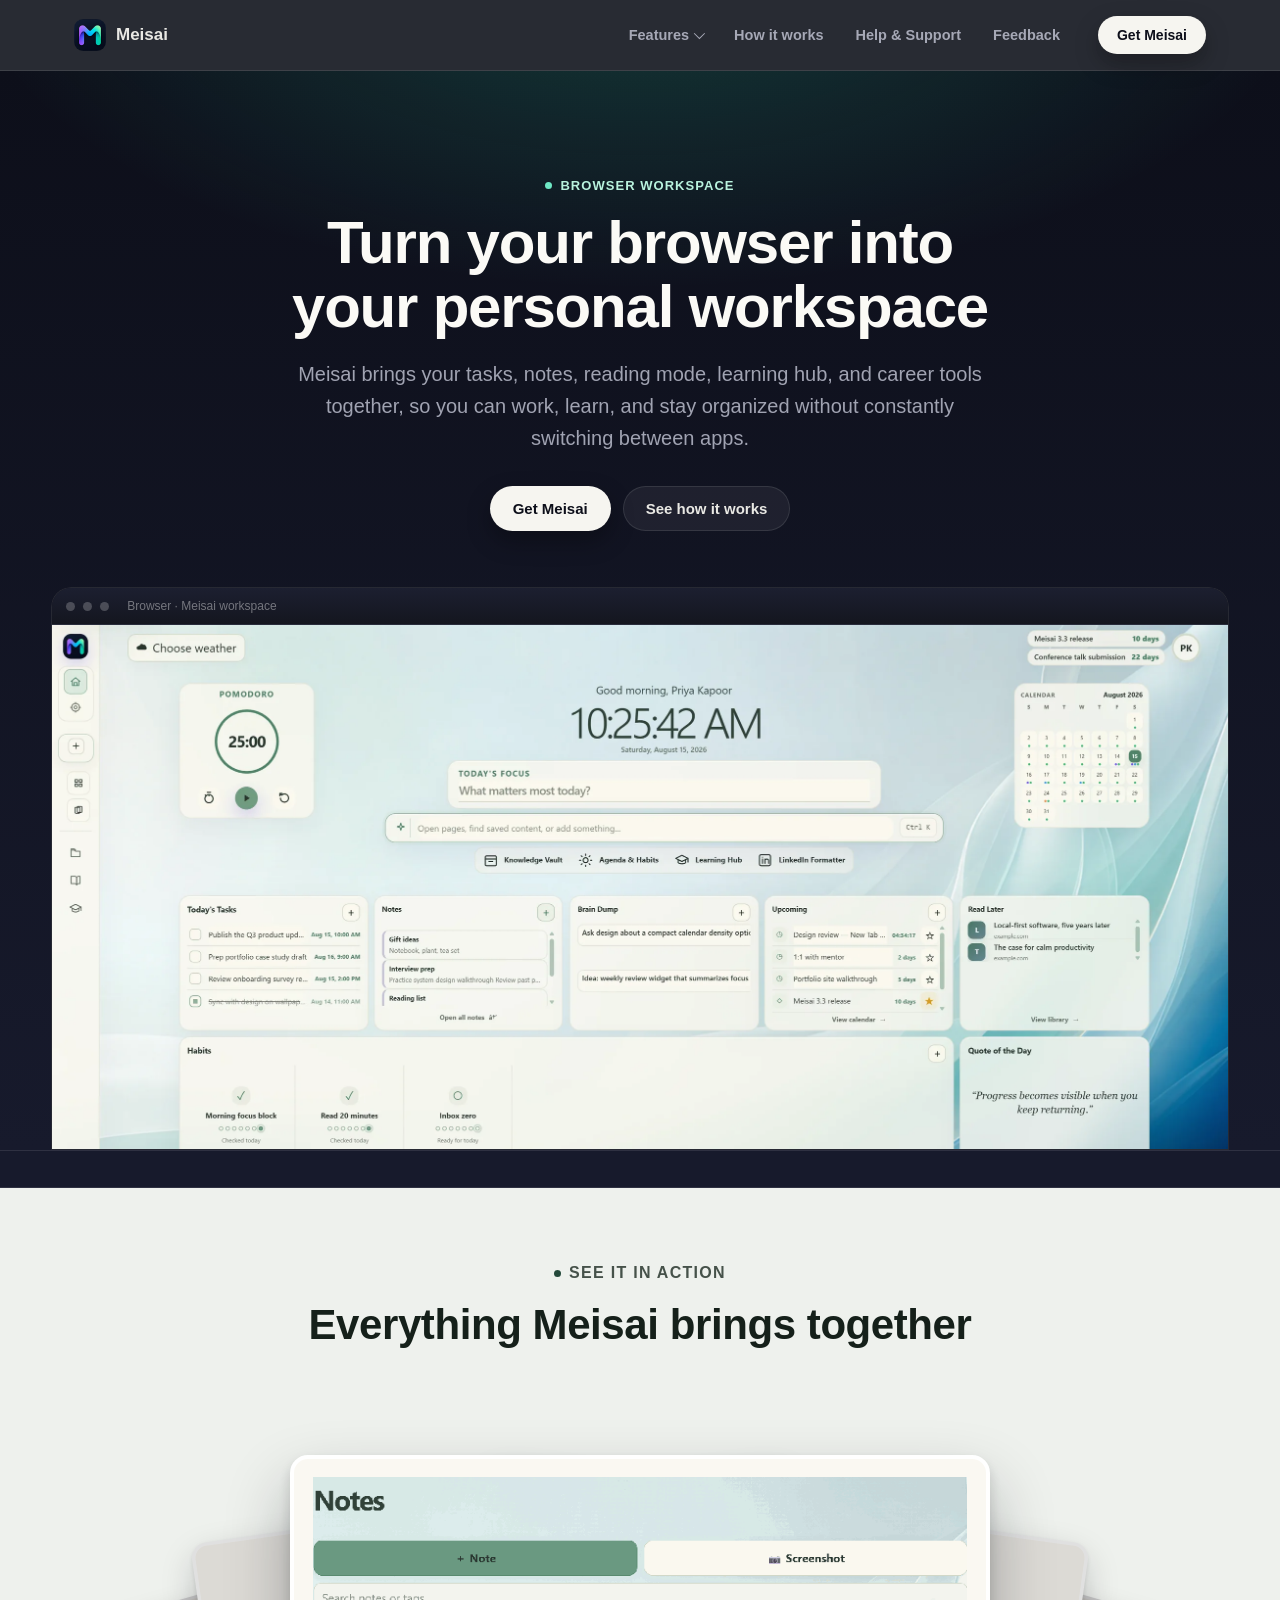
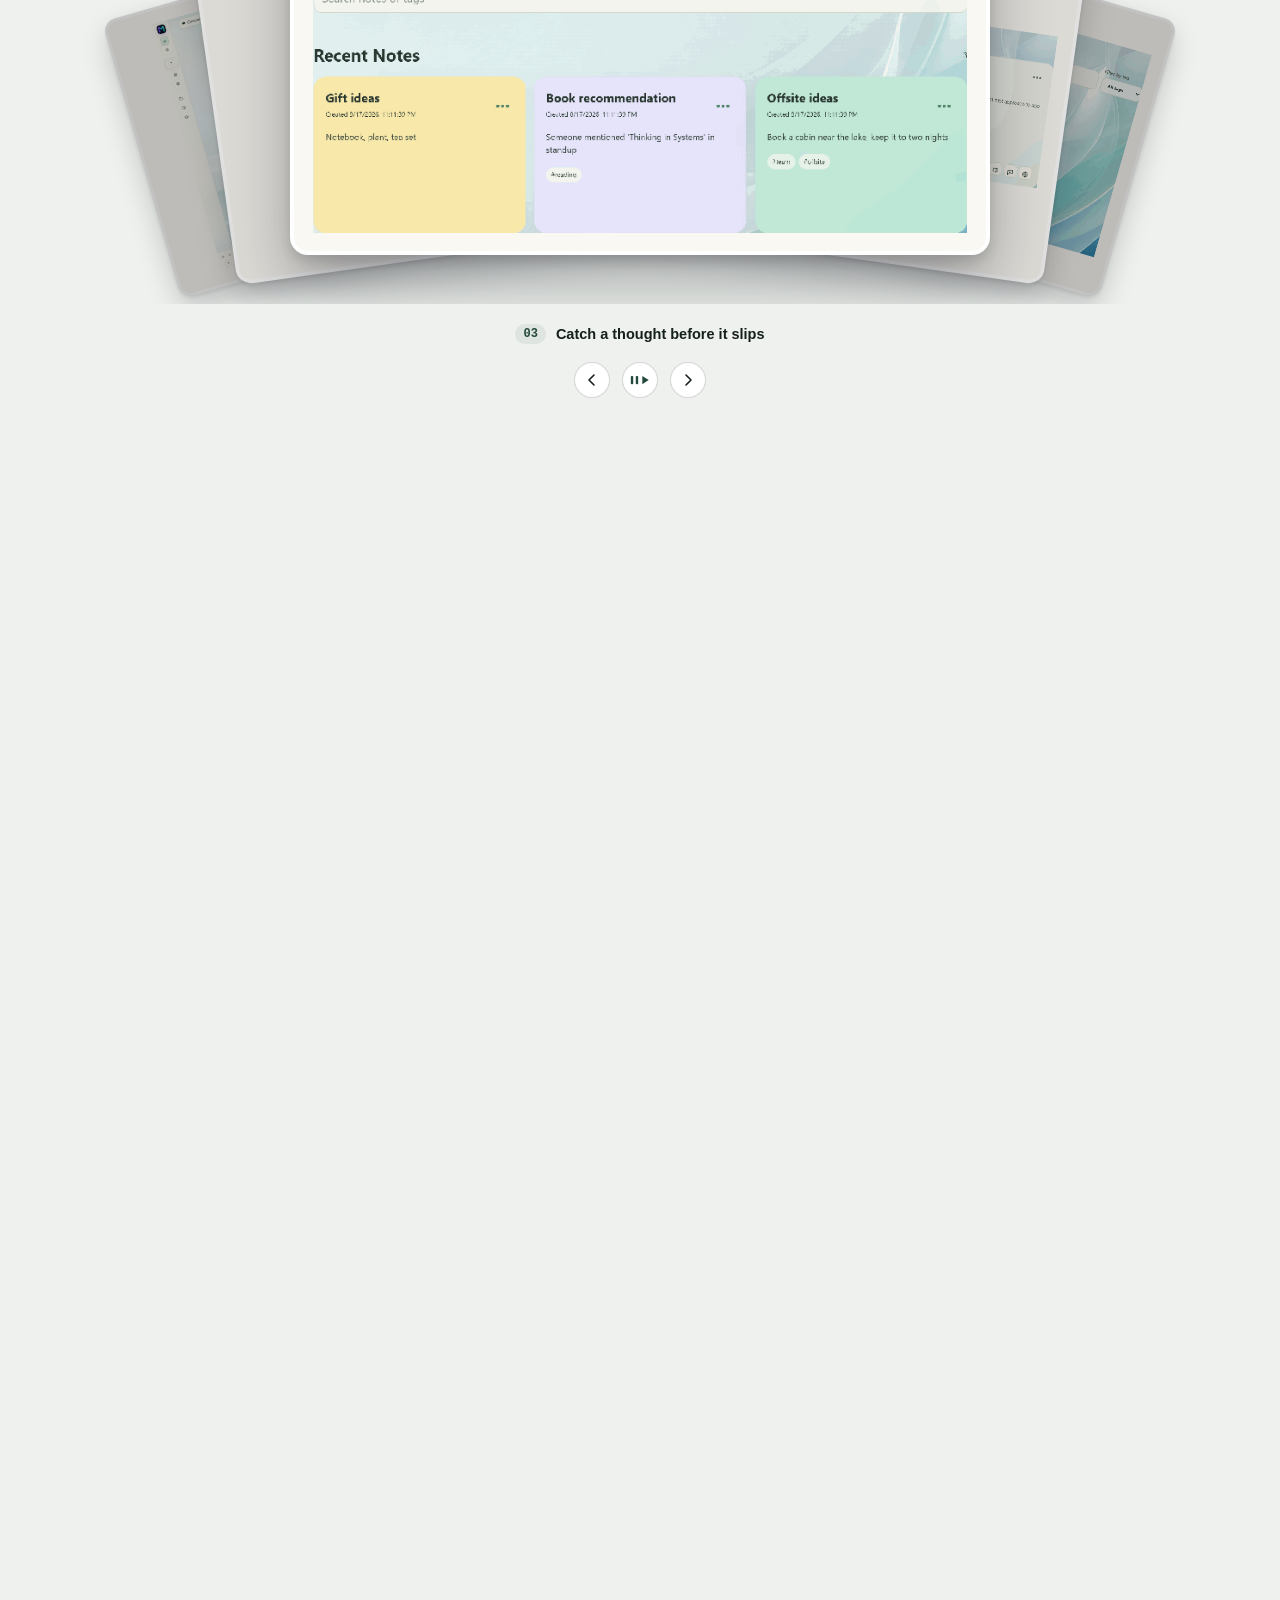
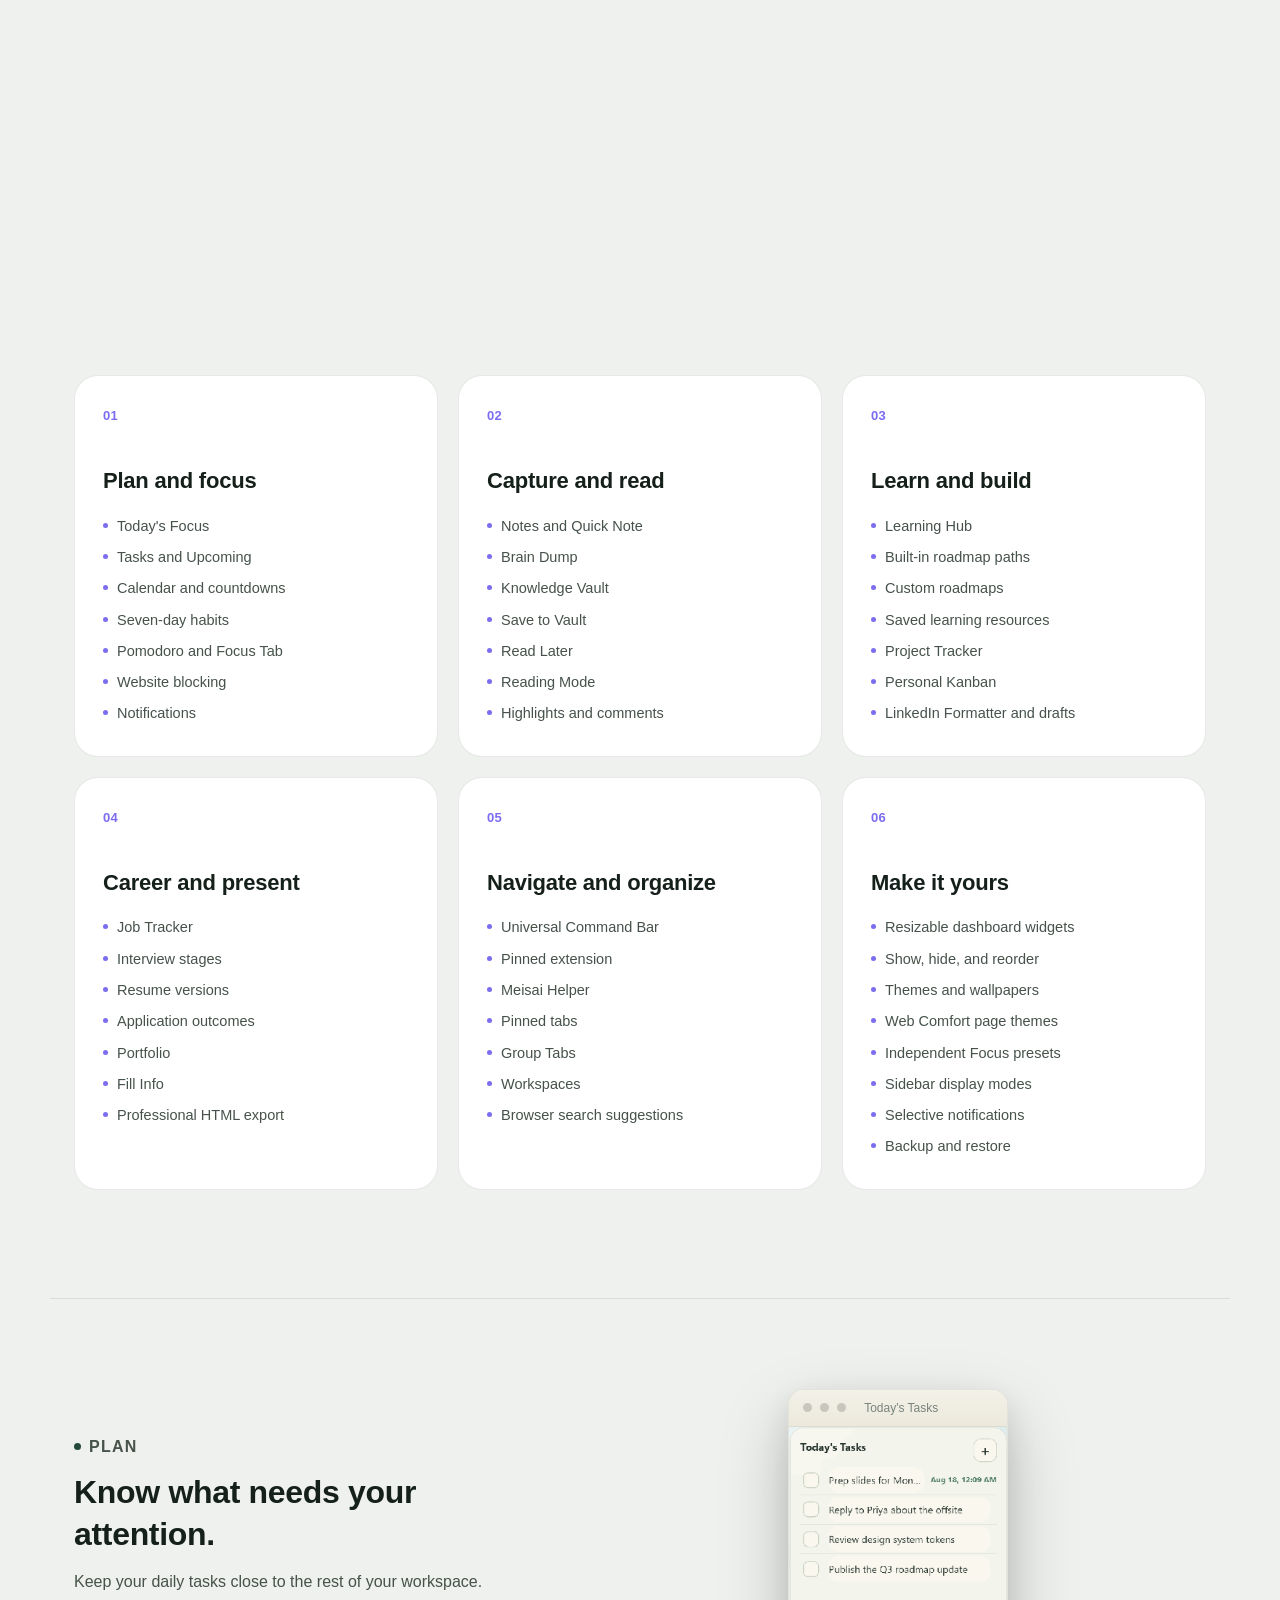
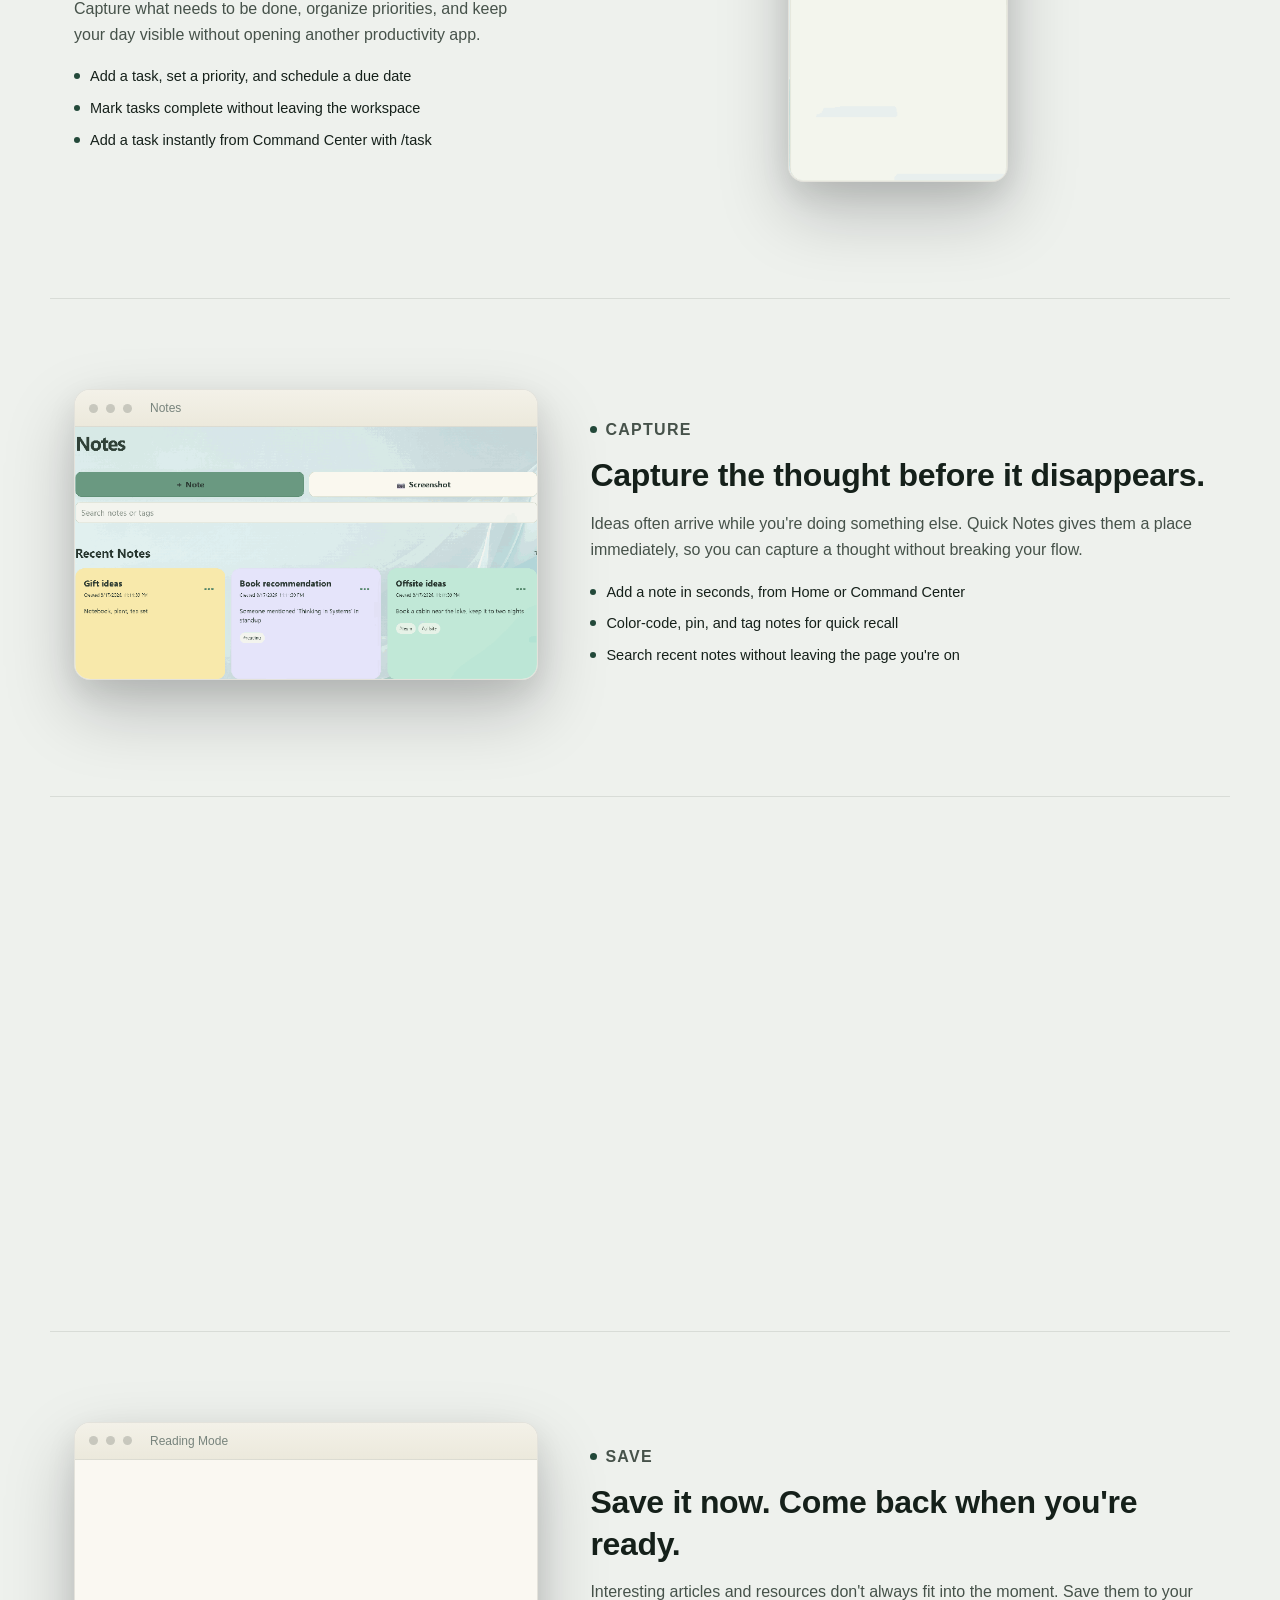
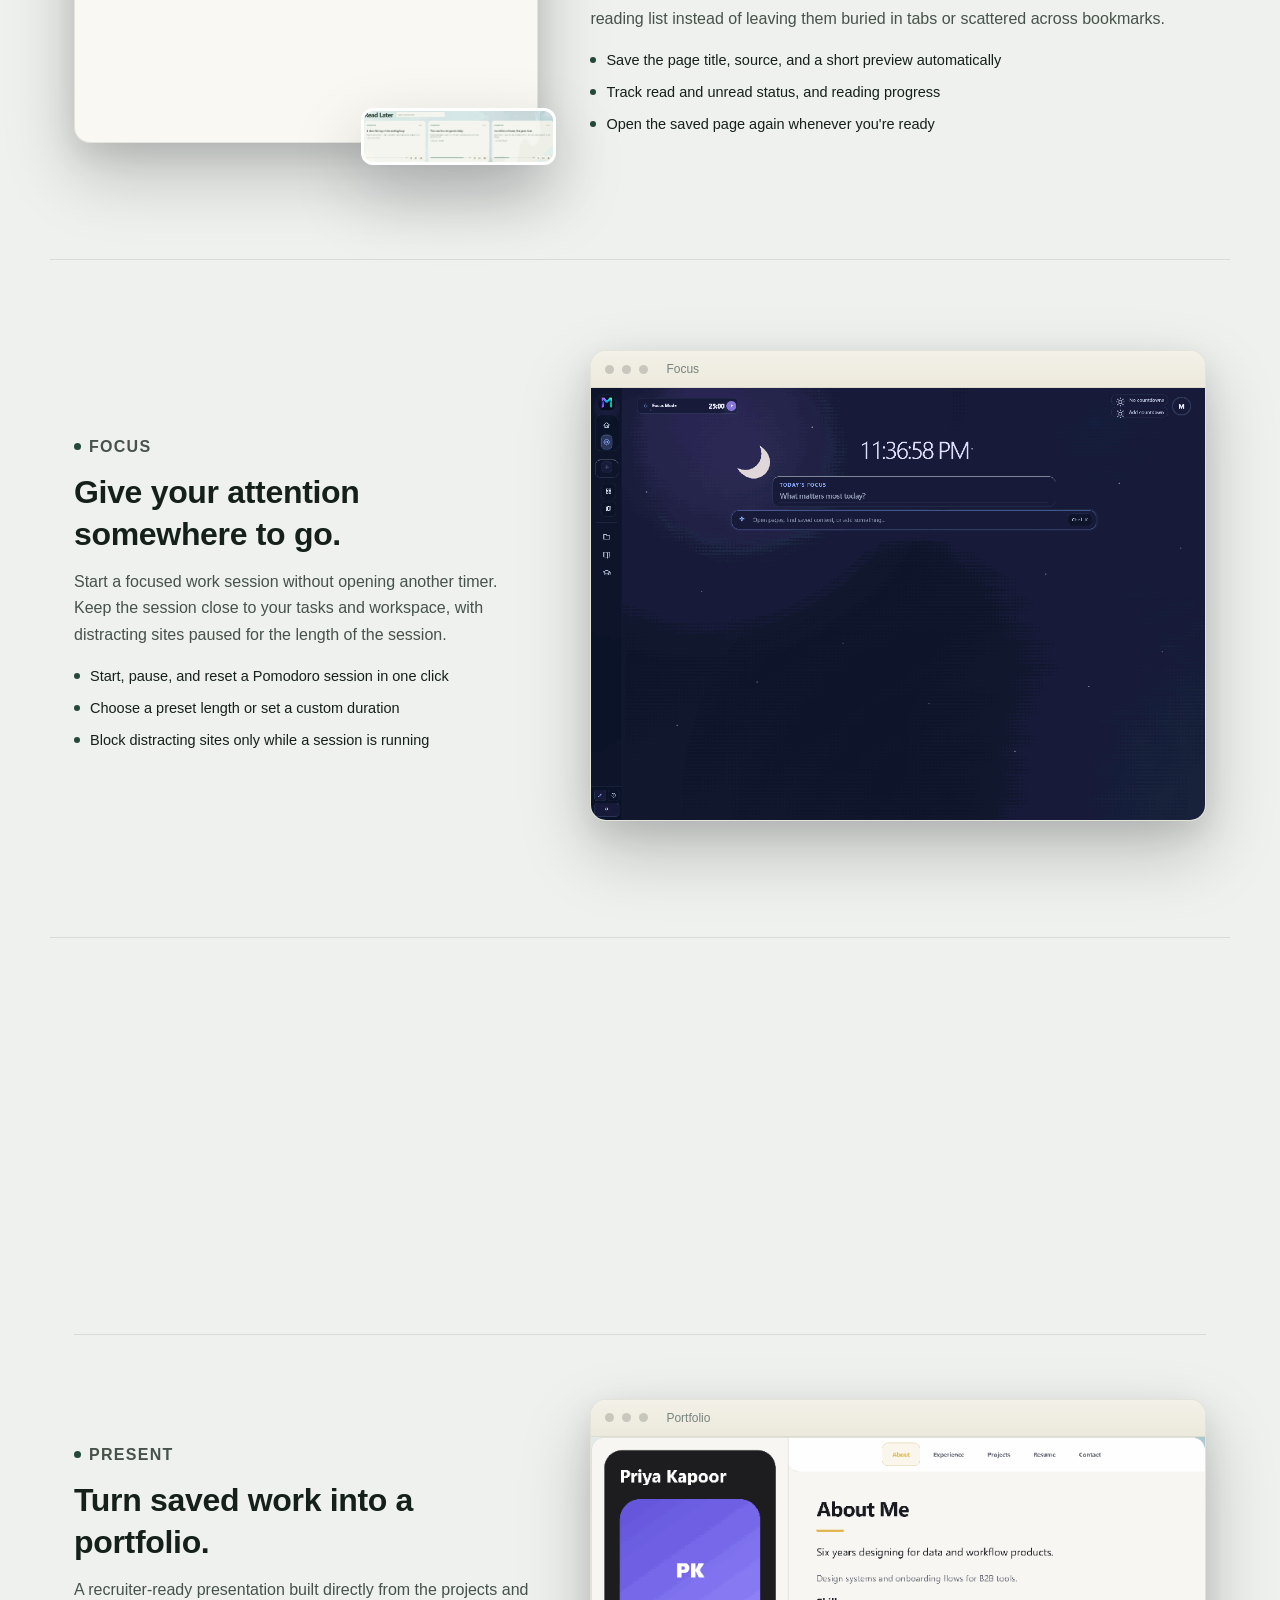
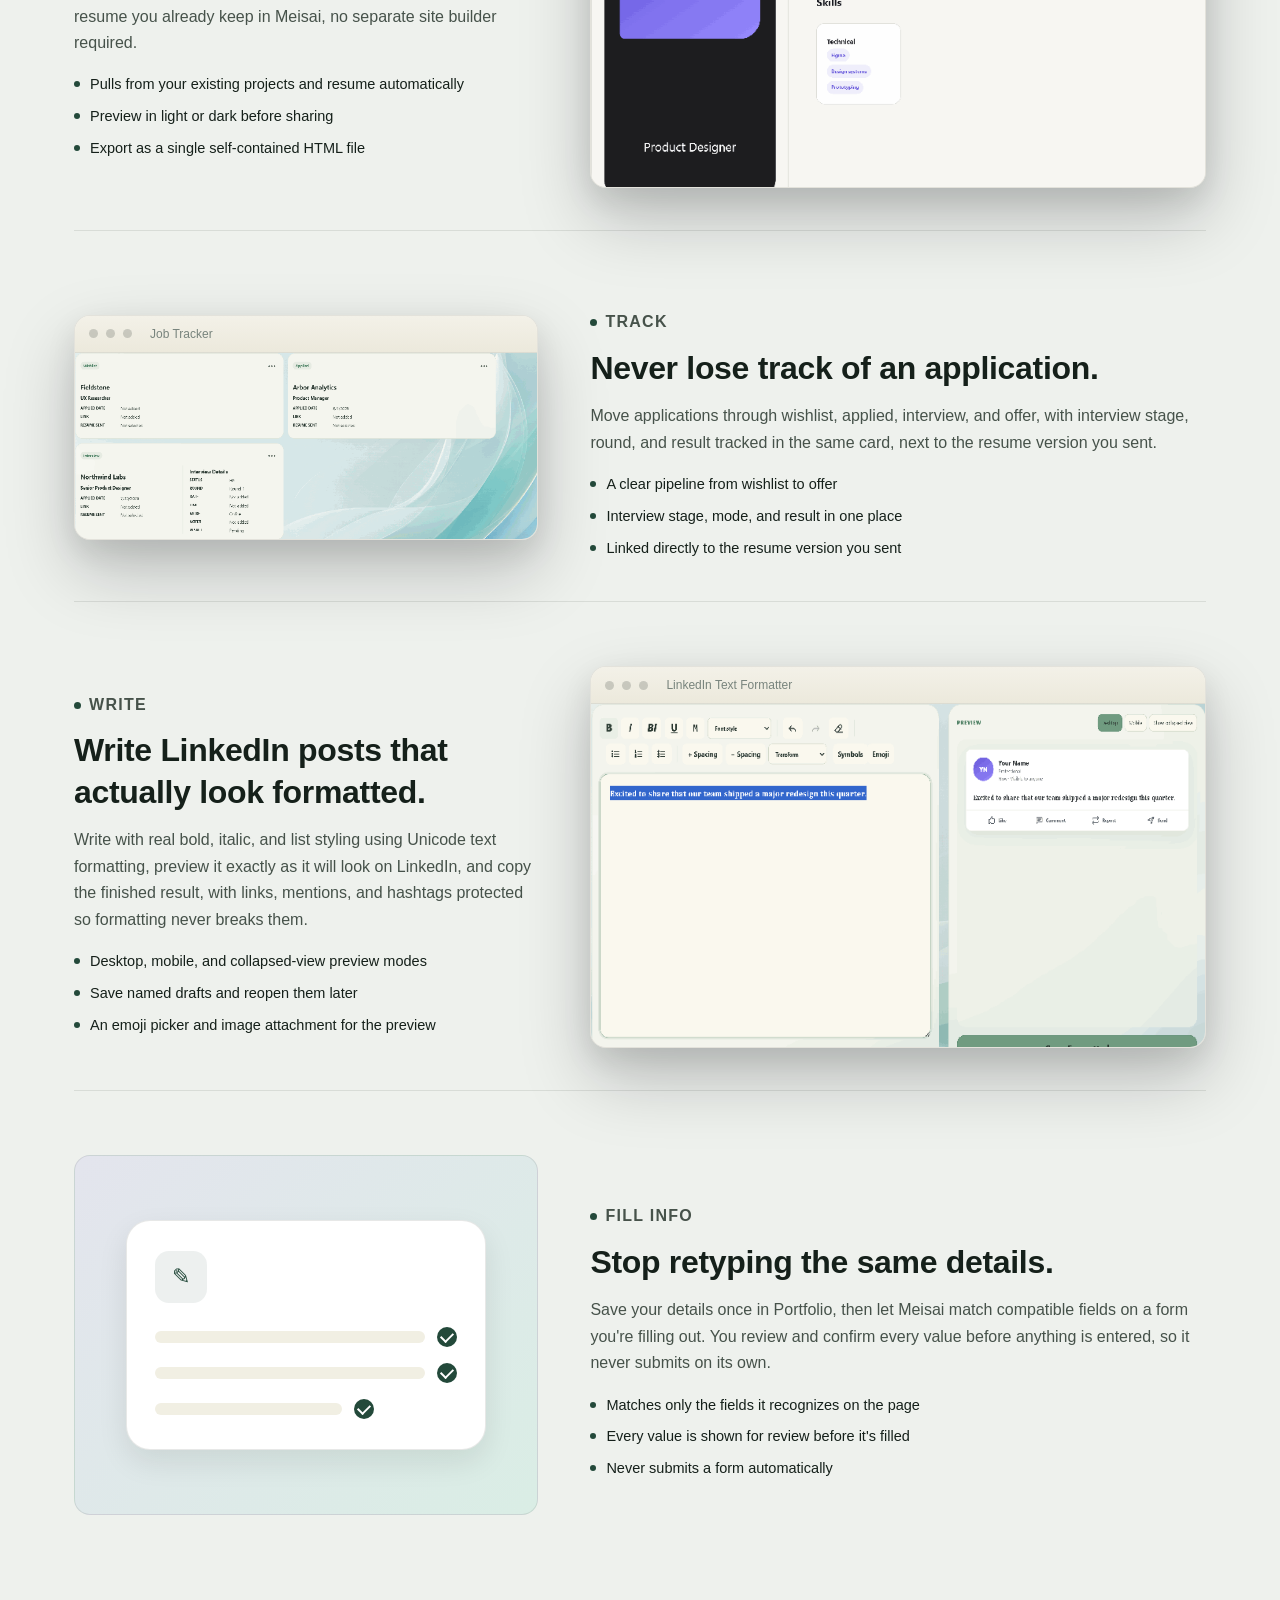
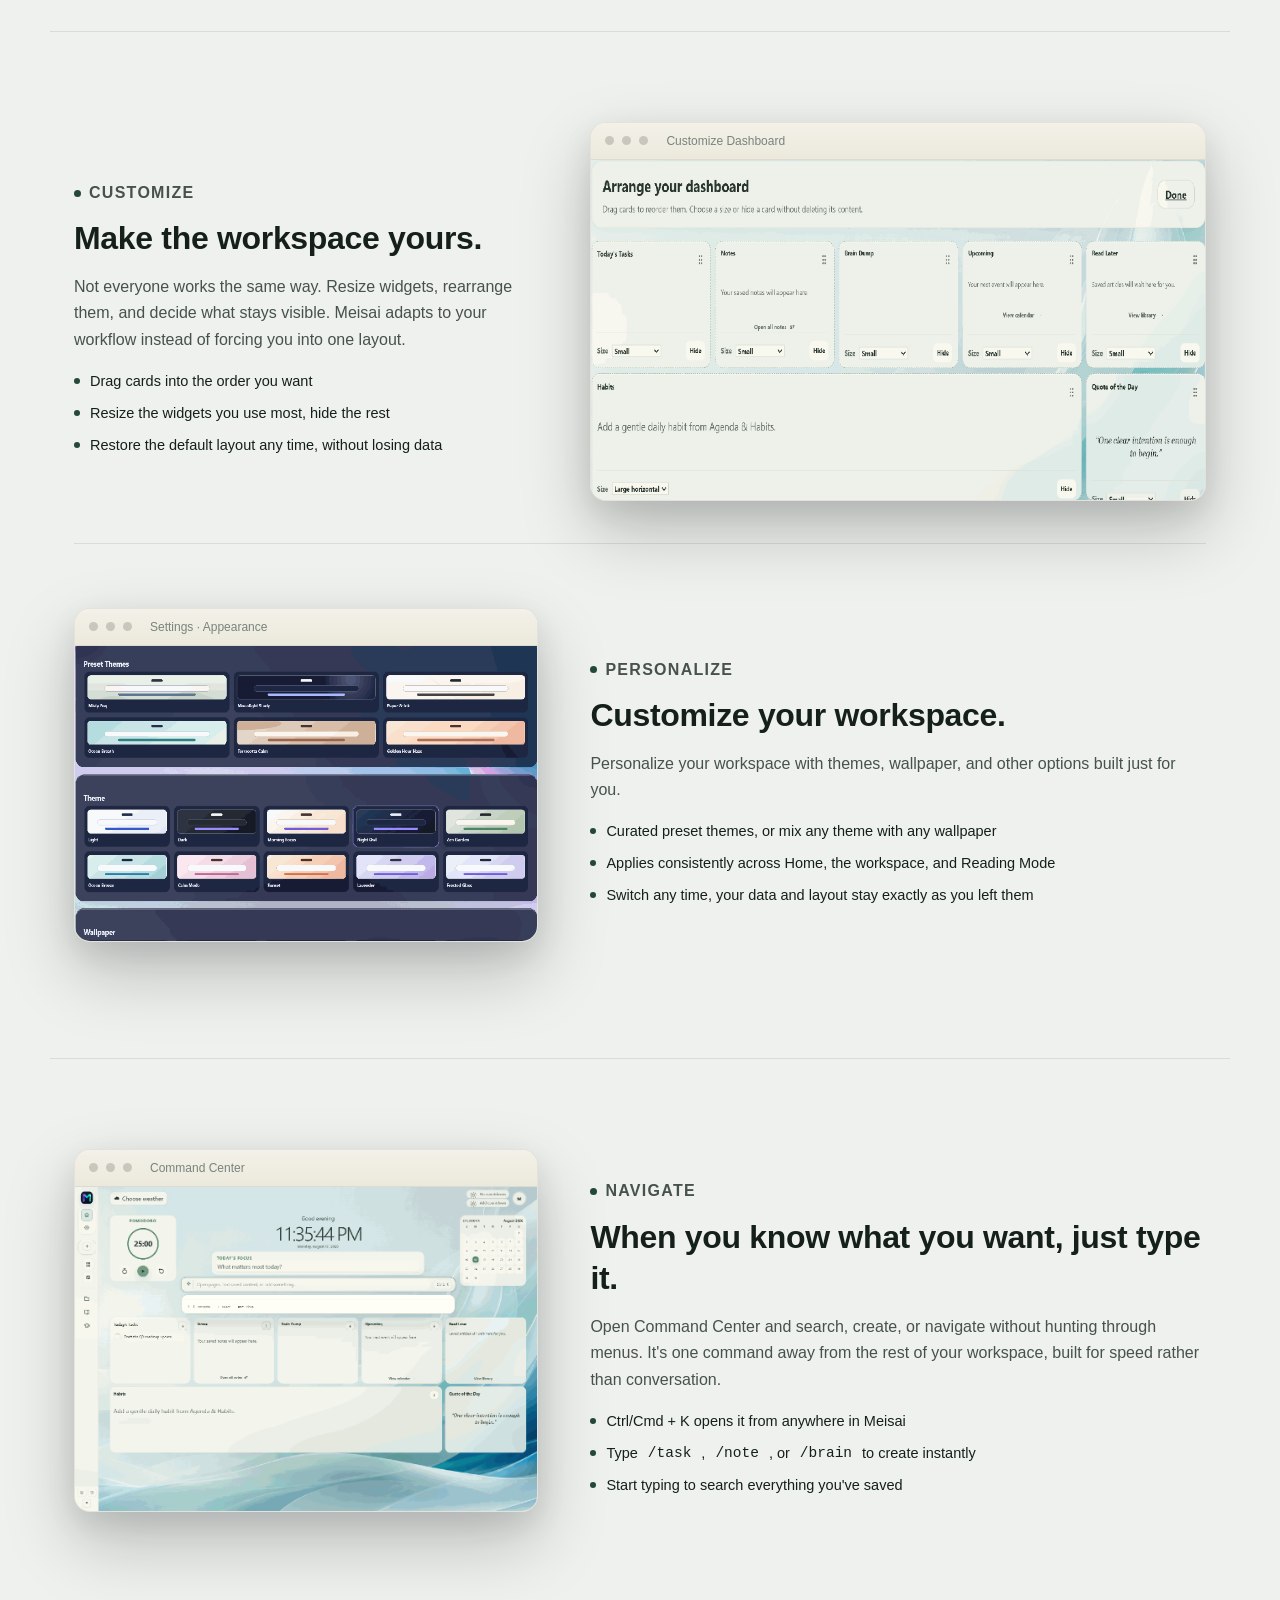
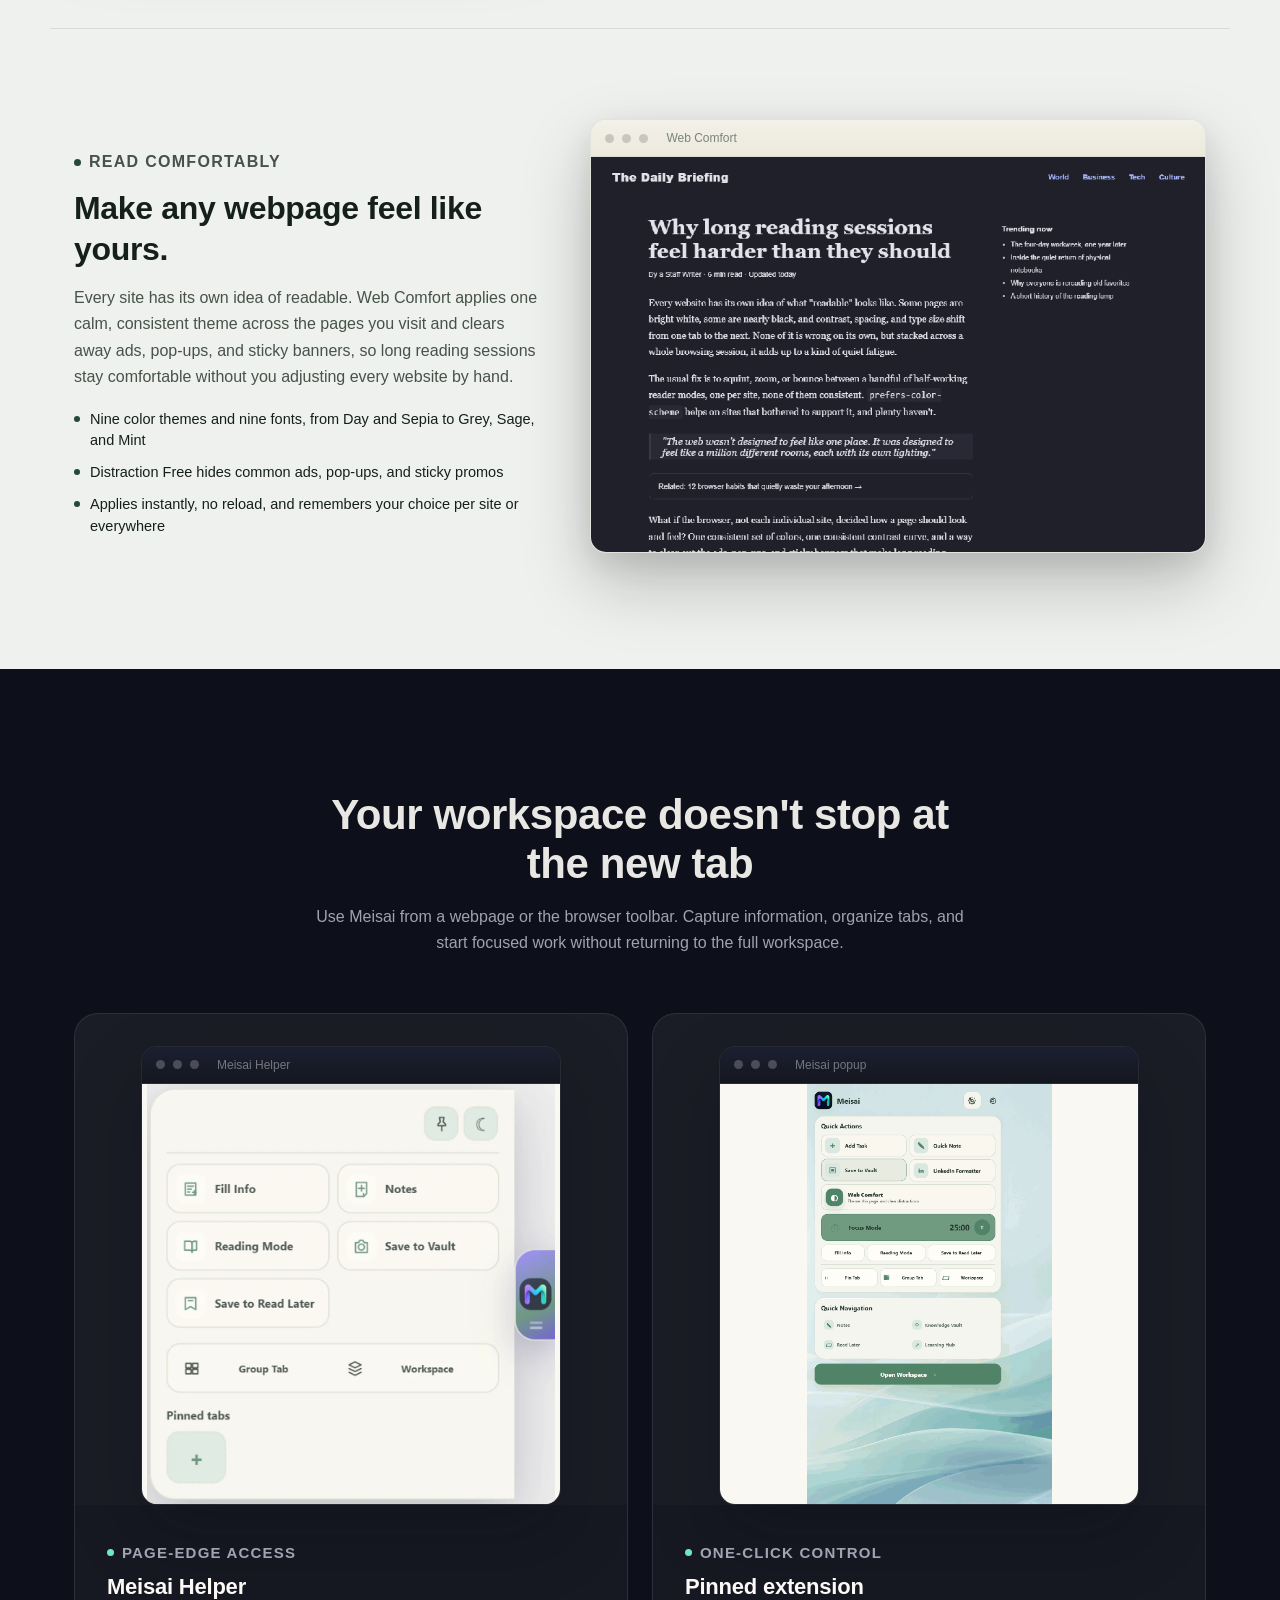
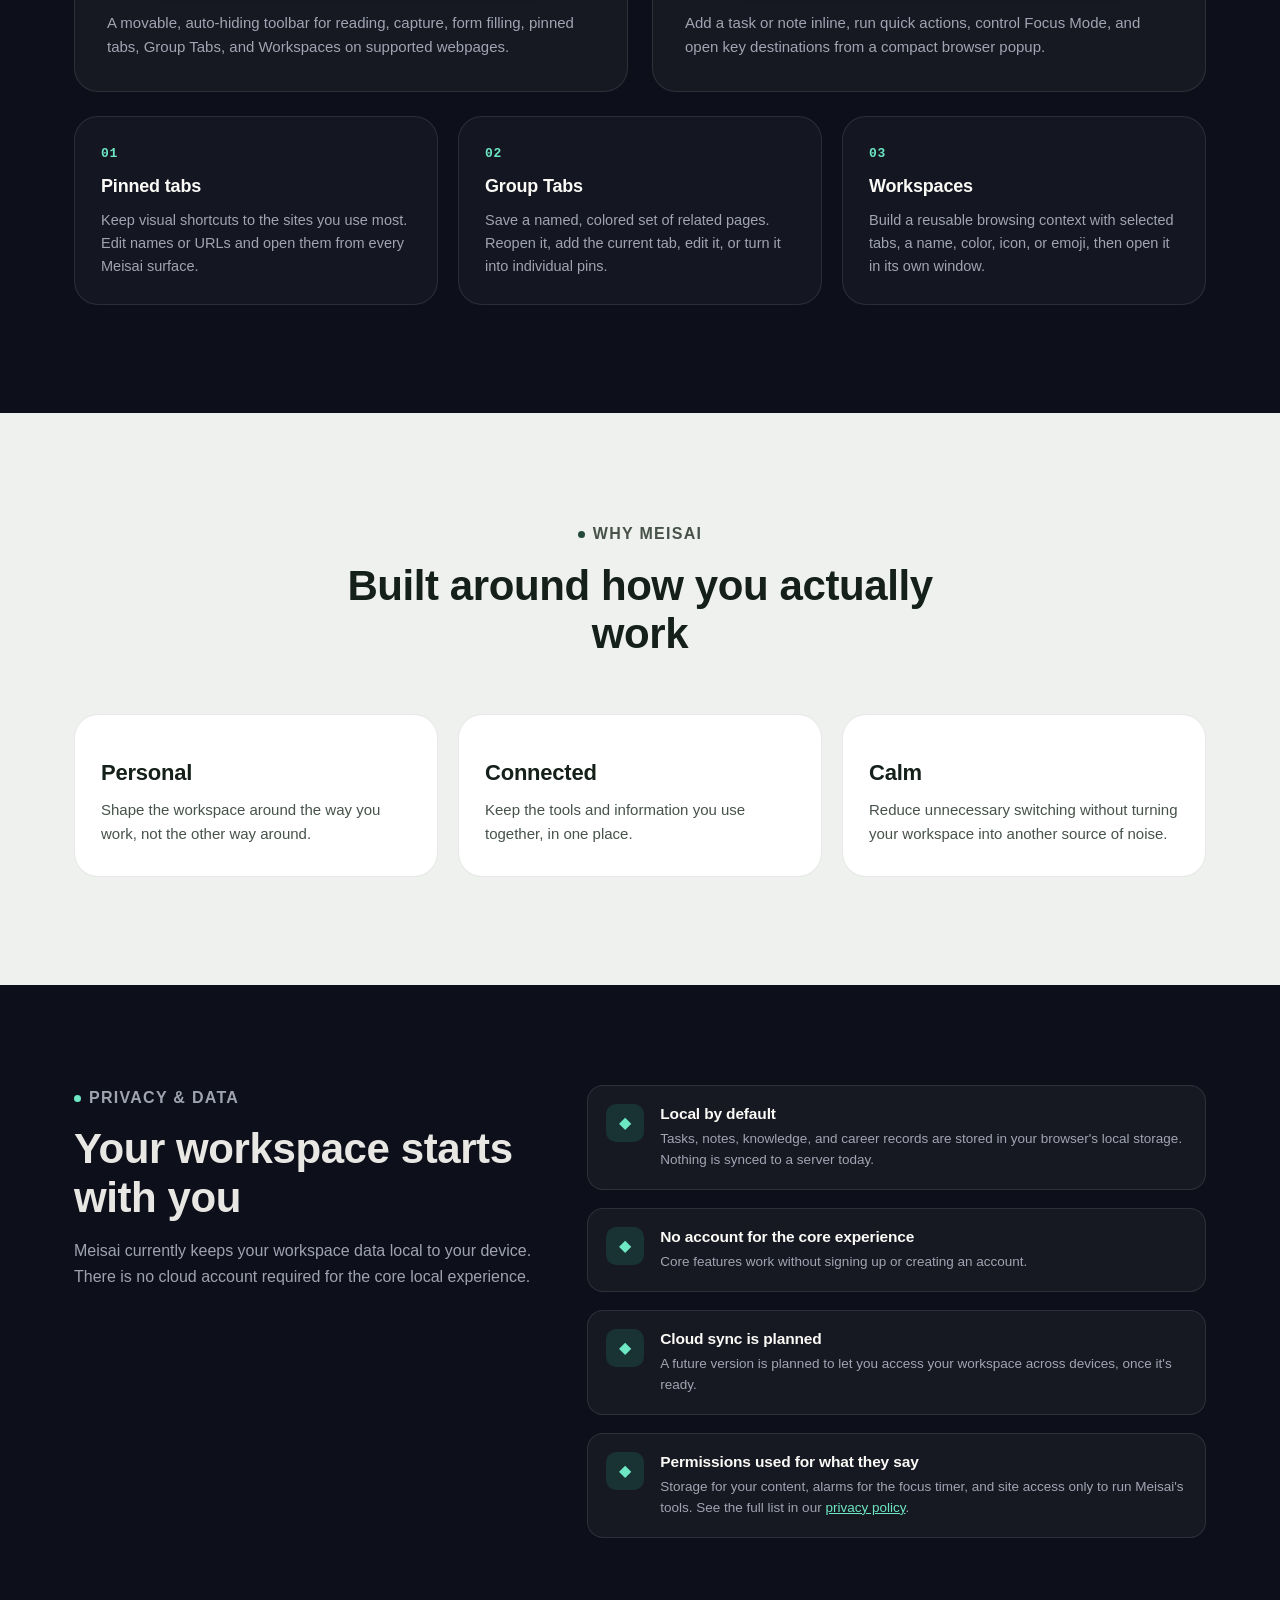
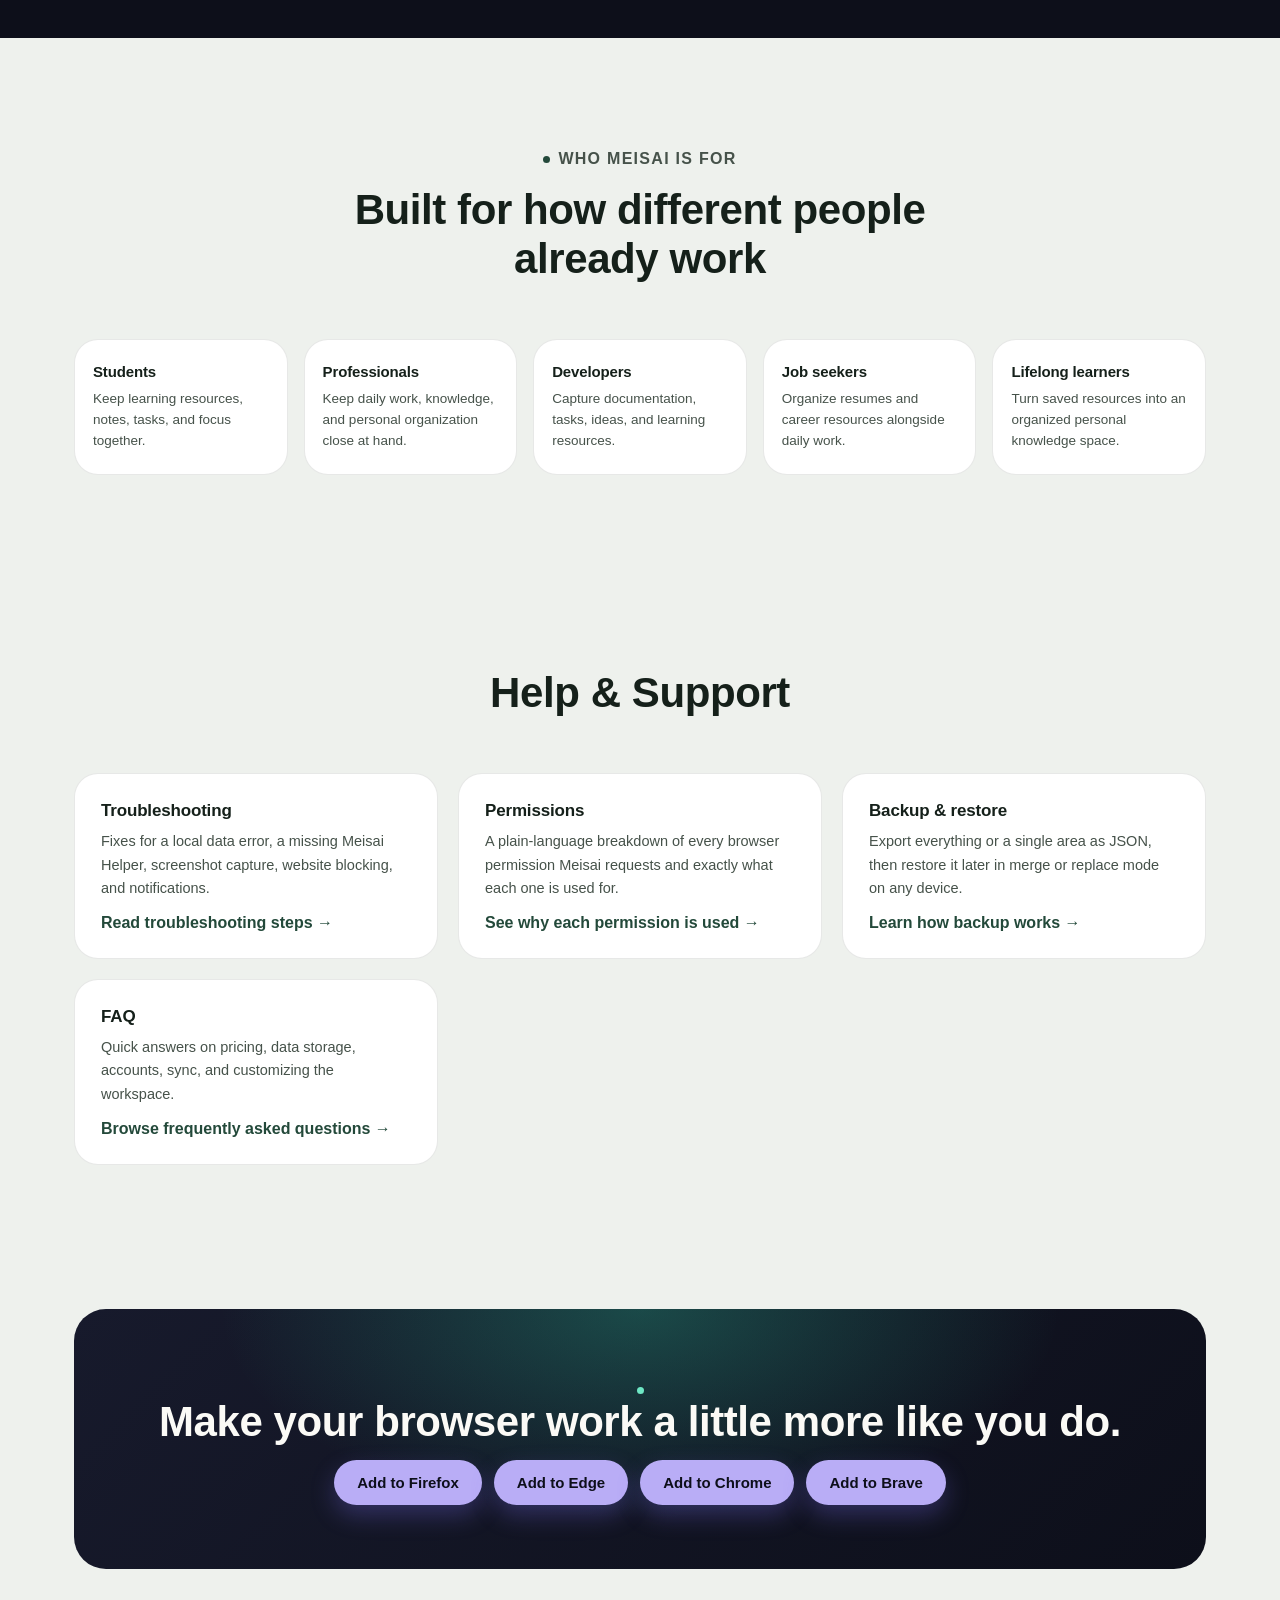
==== commit f0edc765: "Update Web Comfort feature copy: 9 themes and fonts" ====
--- a/website/index.html
+++ b/website/index.html
@@ -620,7 +620,7 @@
             <h3 style="font-size:32px;margin-top:12px;">Make any webpage feel like yours.</h3>
             <p>Every site has its own idea of readable. Web Comfort applies one calm, consistent theme across the pages you visit and clears away ads, pop-ups, and sticky banners, so long reading sessions stay comfortable without you adjusting every website by hand.</p>
             <ul class="feature-block__list">
-              <li>Six themes: Day, Night, Sepia, Sepia Dark, Twilight, and AMOLED</li>
+              <li>Nine color themes and nine fonts, from Day and Sepia to Grey, Sage, and Mint</li>
               <li>Distraction Free hides common ads, pop-ups, and sticky promos</li>
               <li>Applies instantly, no reload, and remembers your choice per site or everywhere</li>
             </ul>
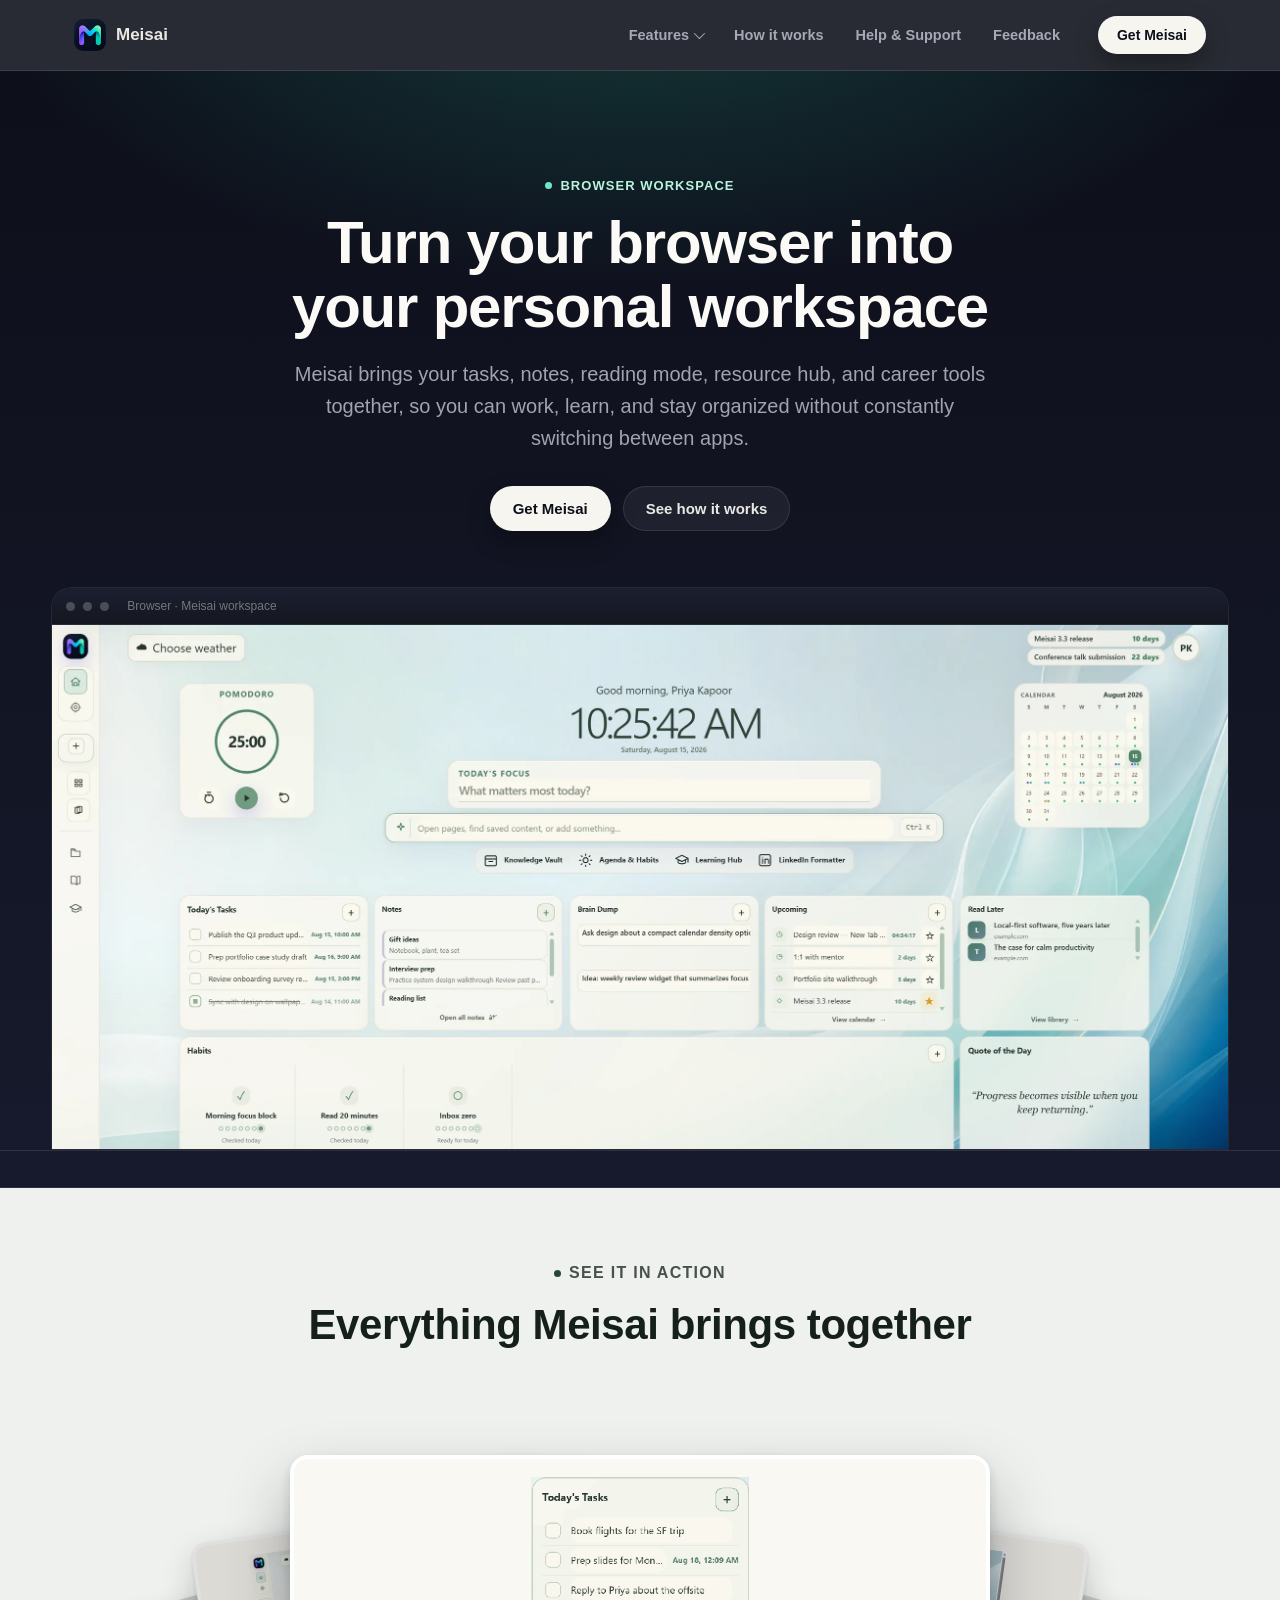
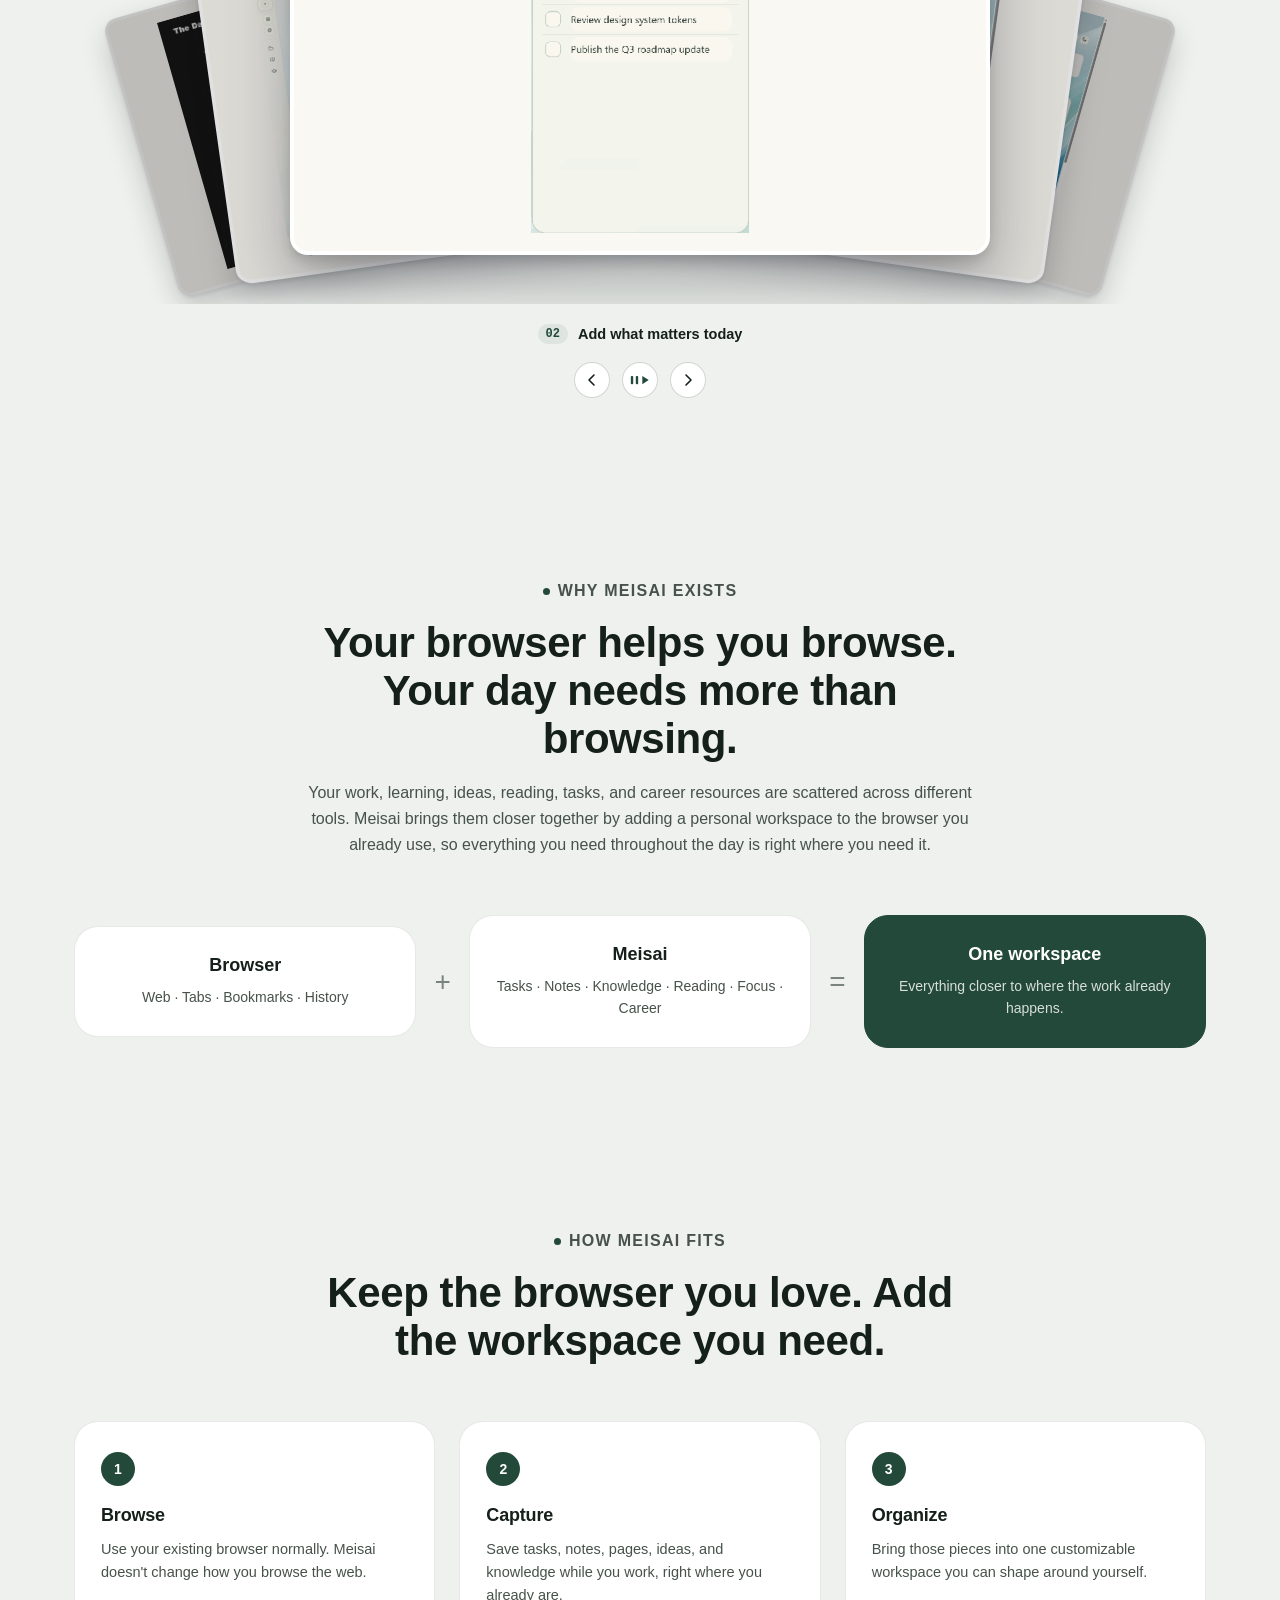
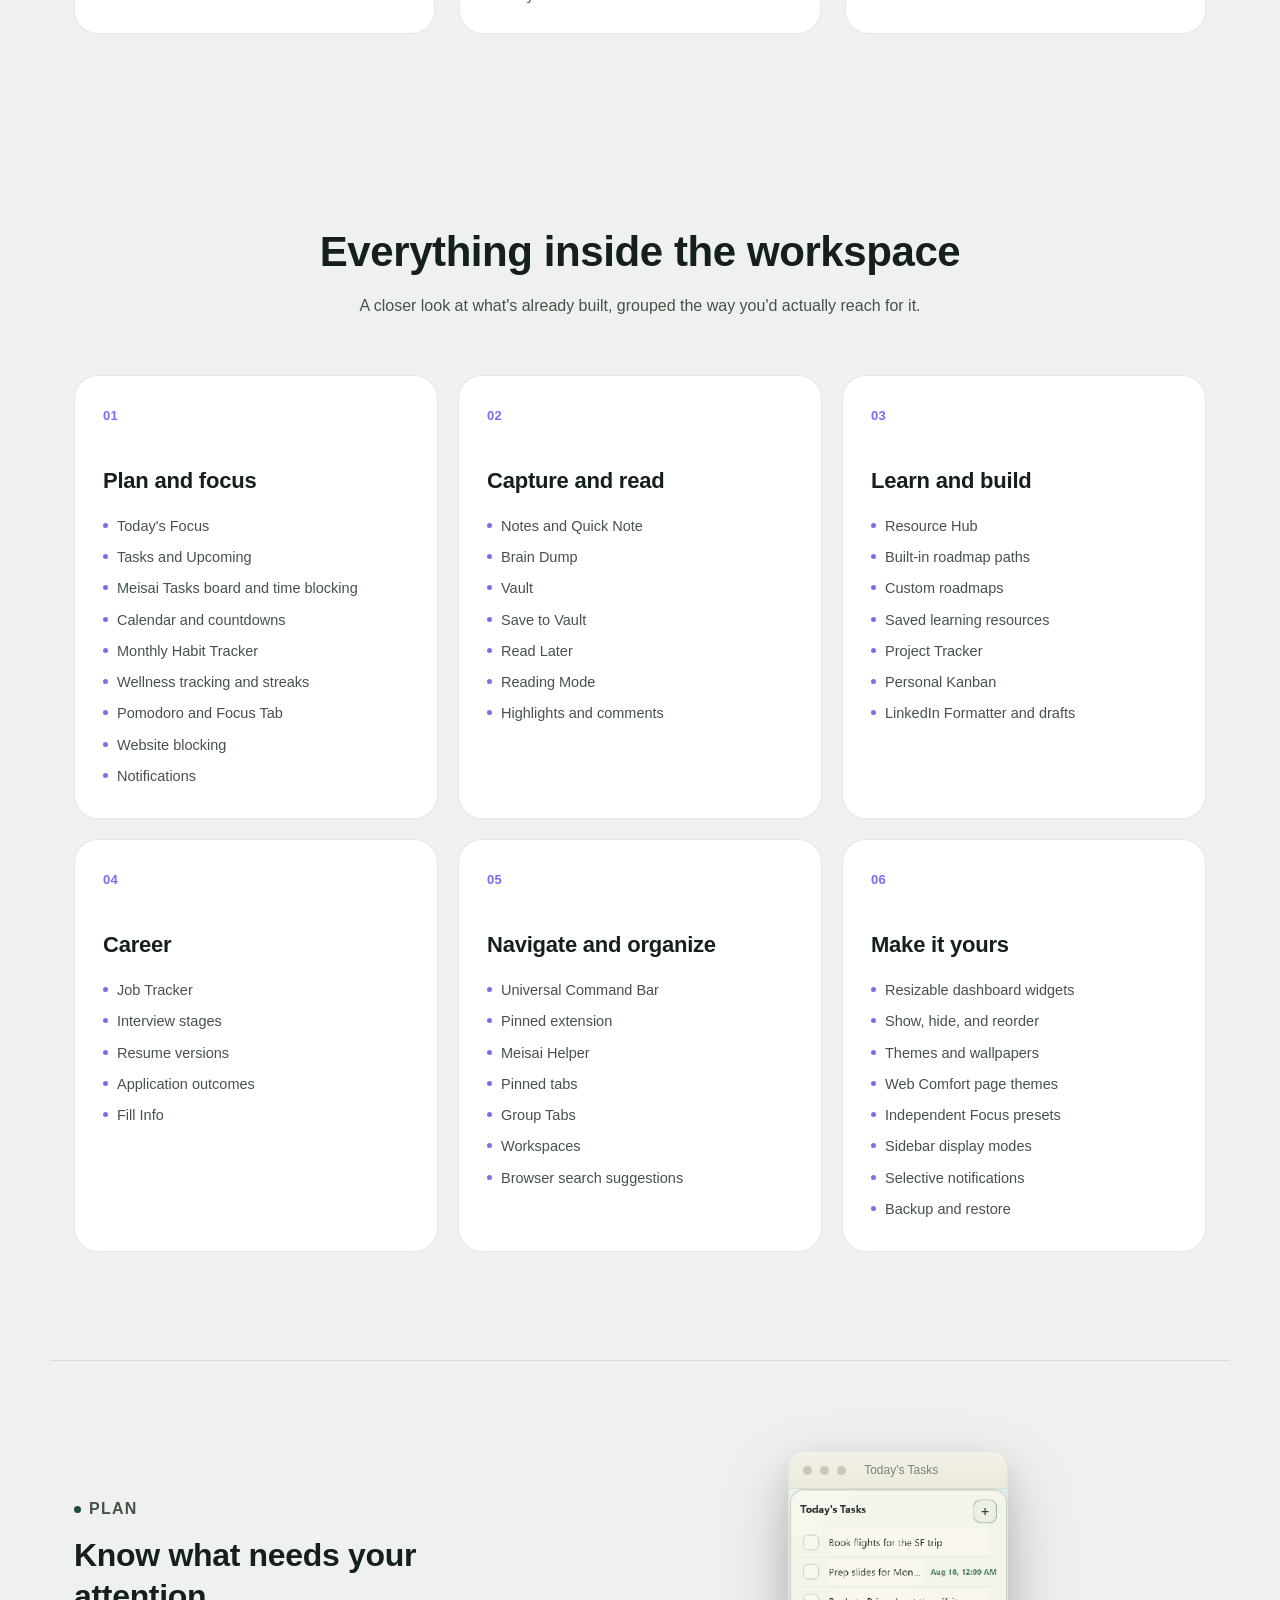
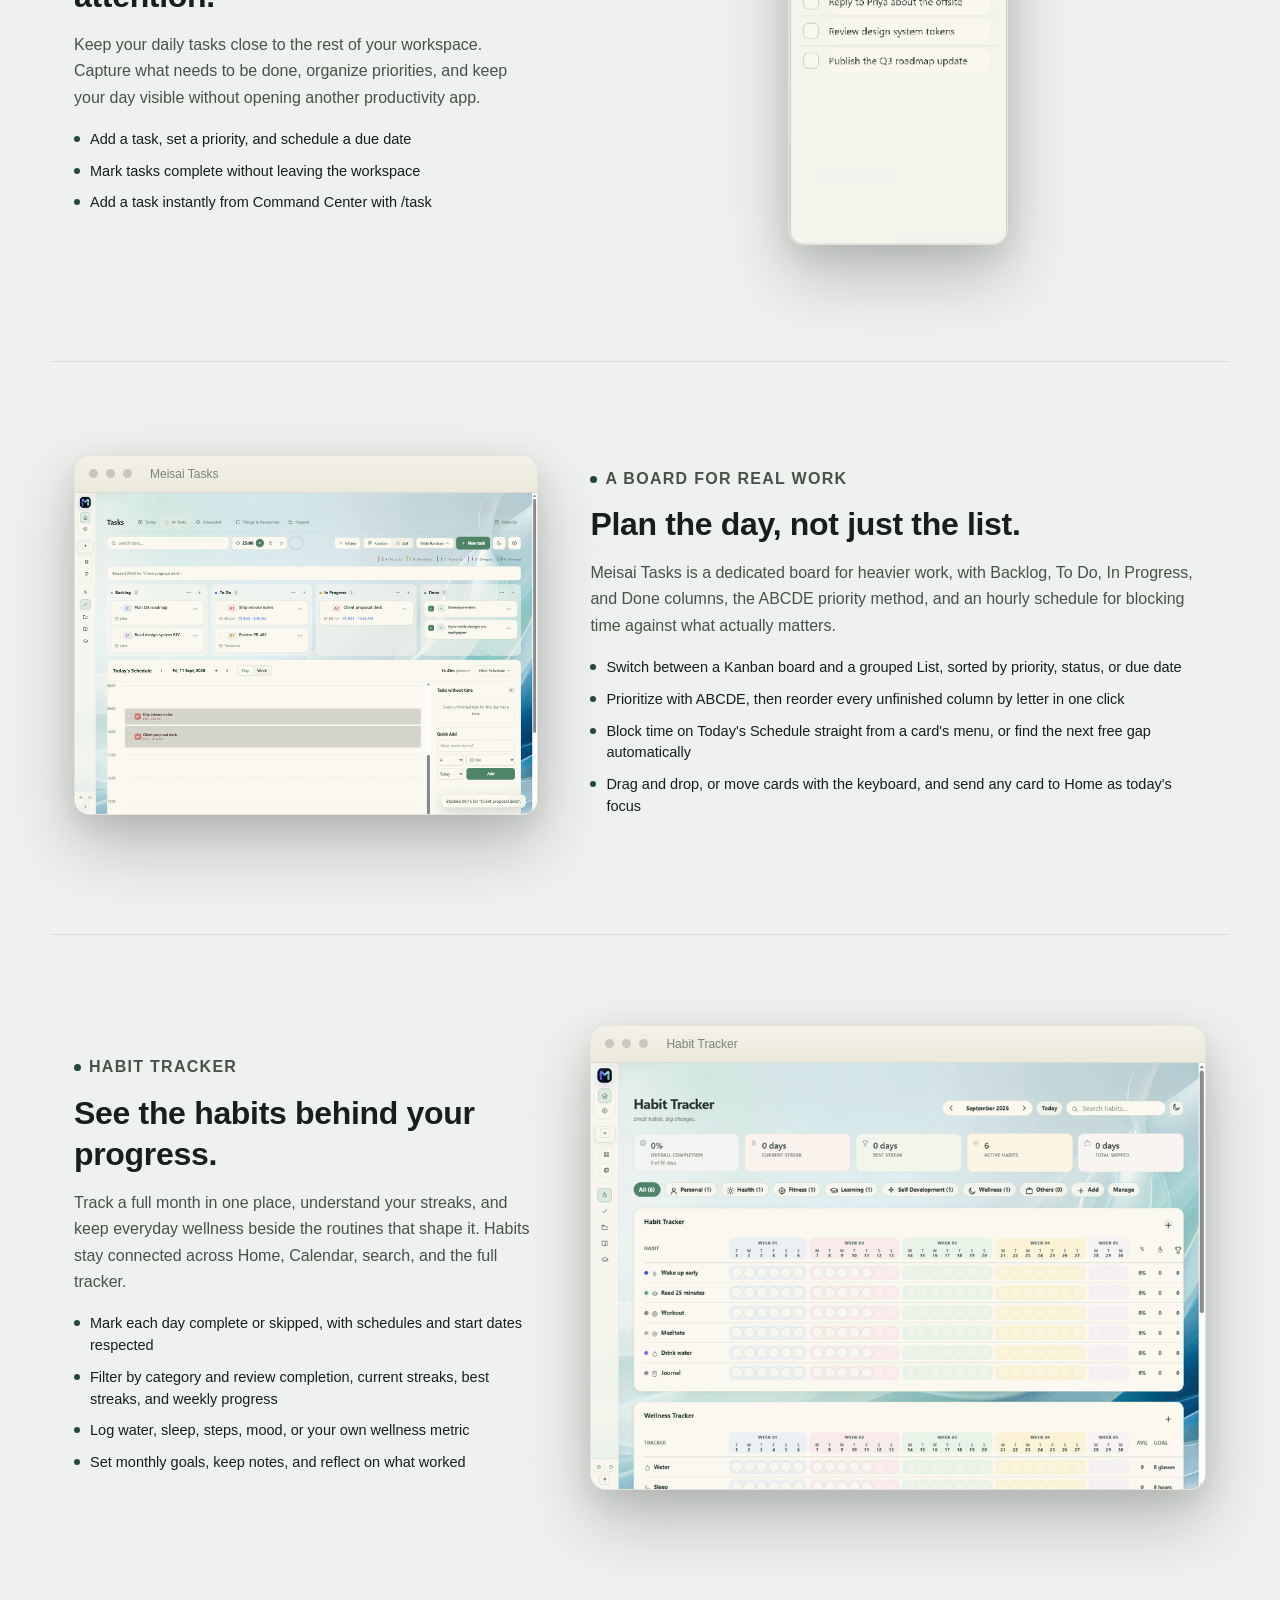
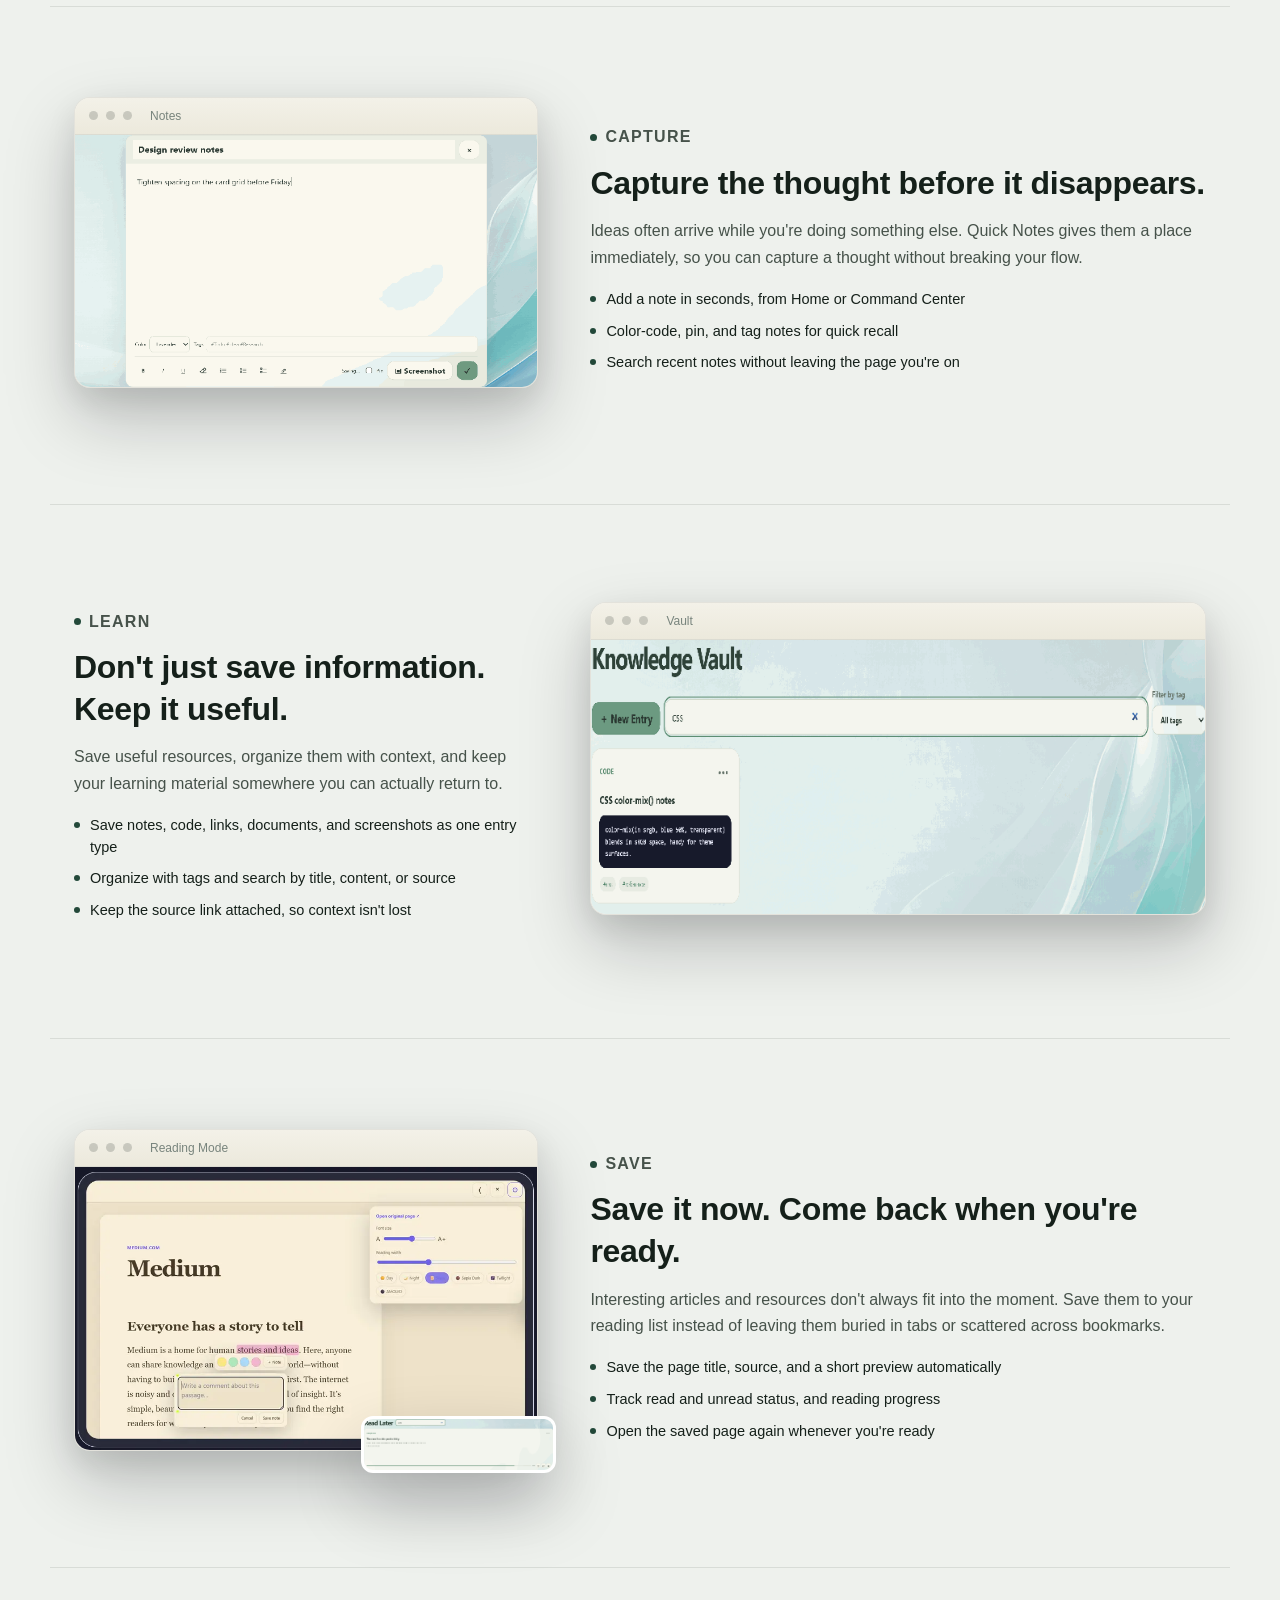
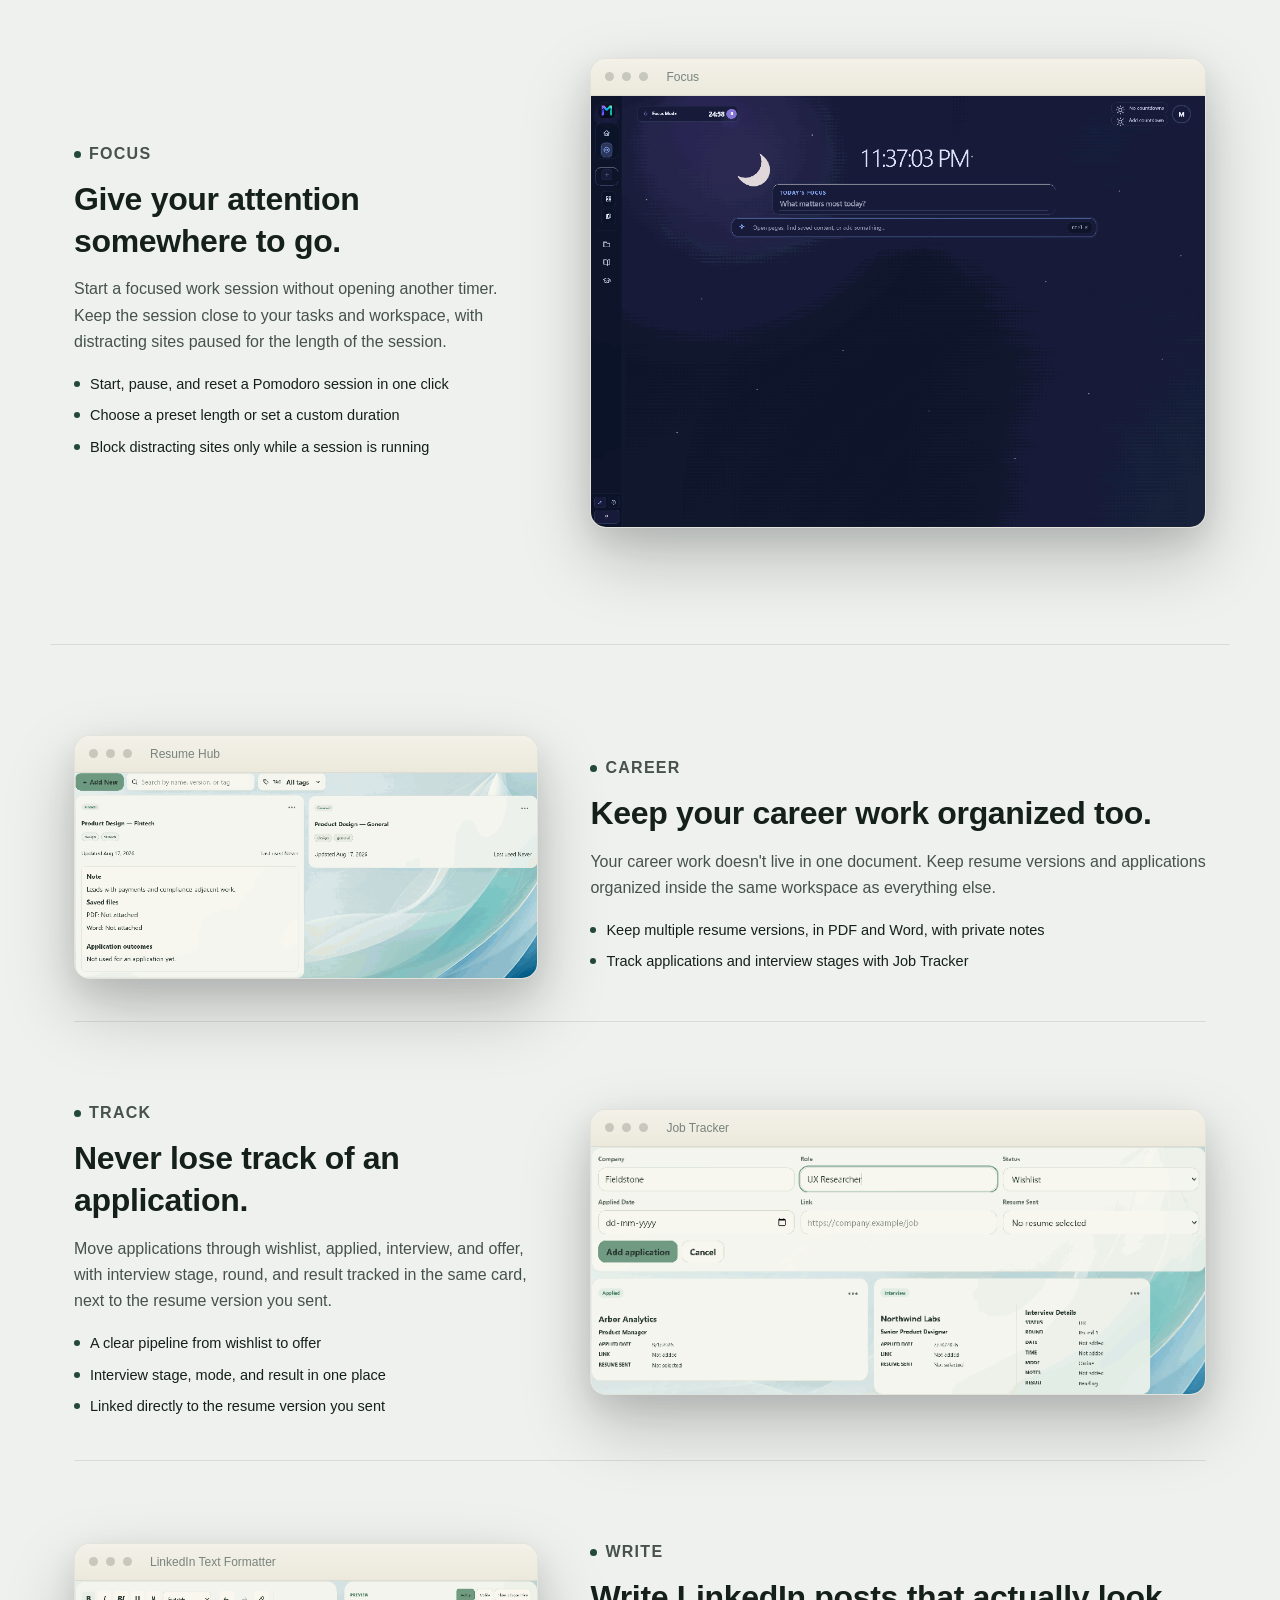
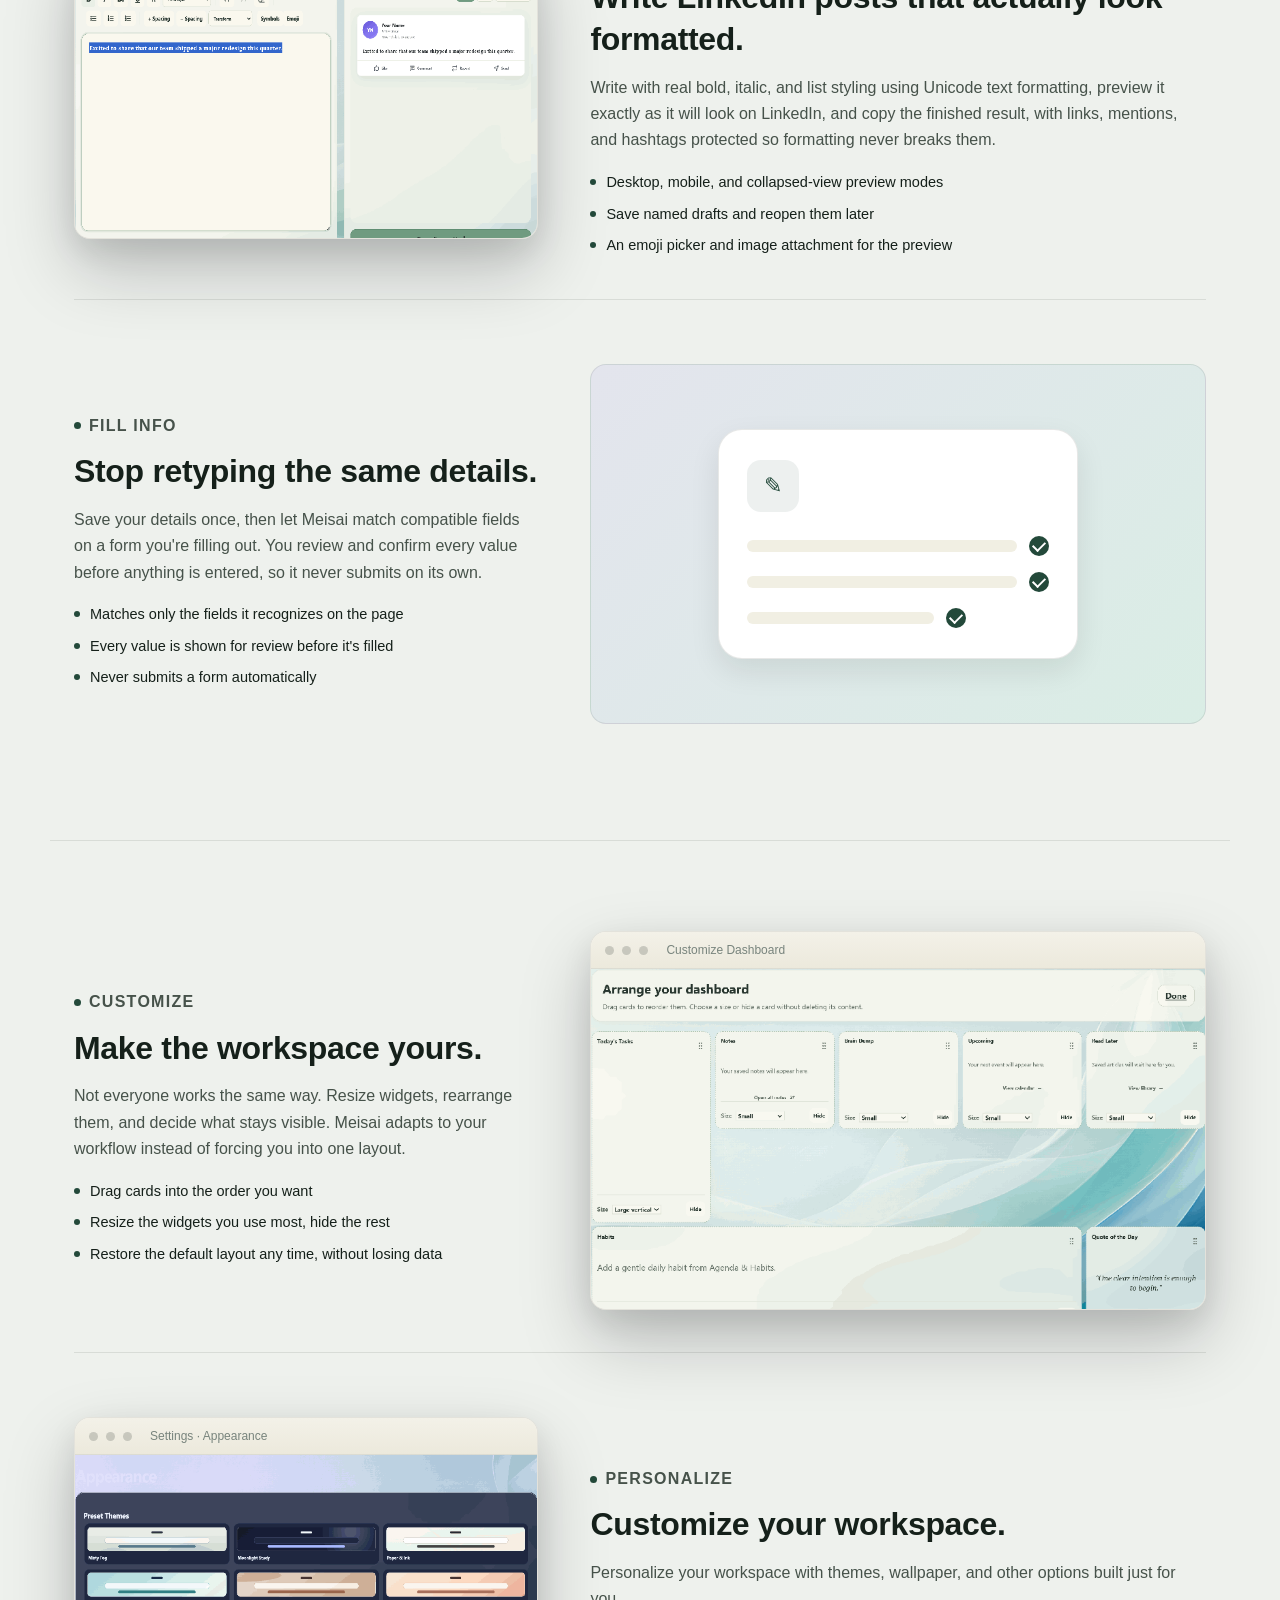
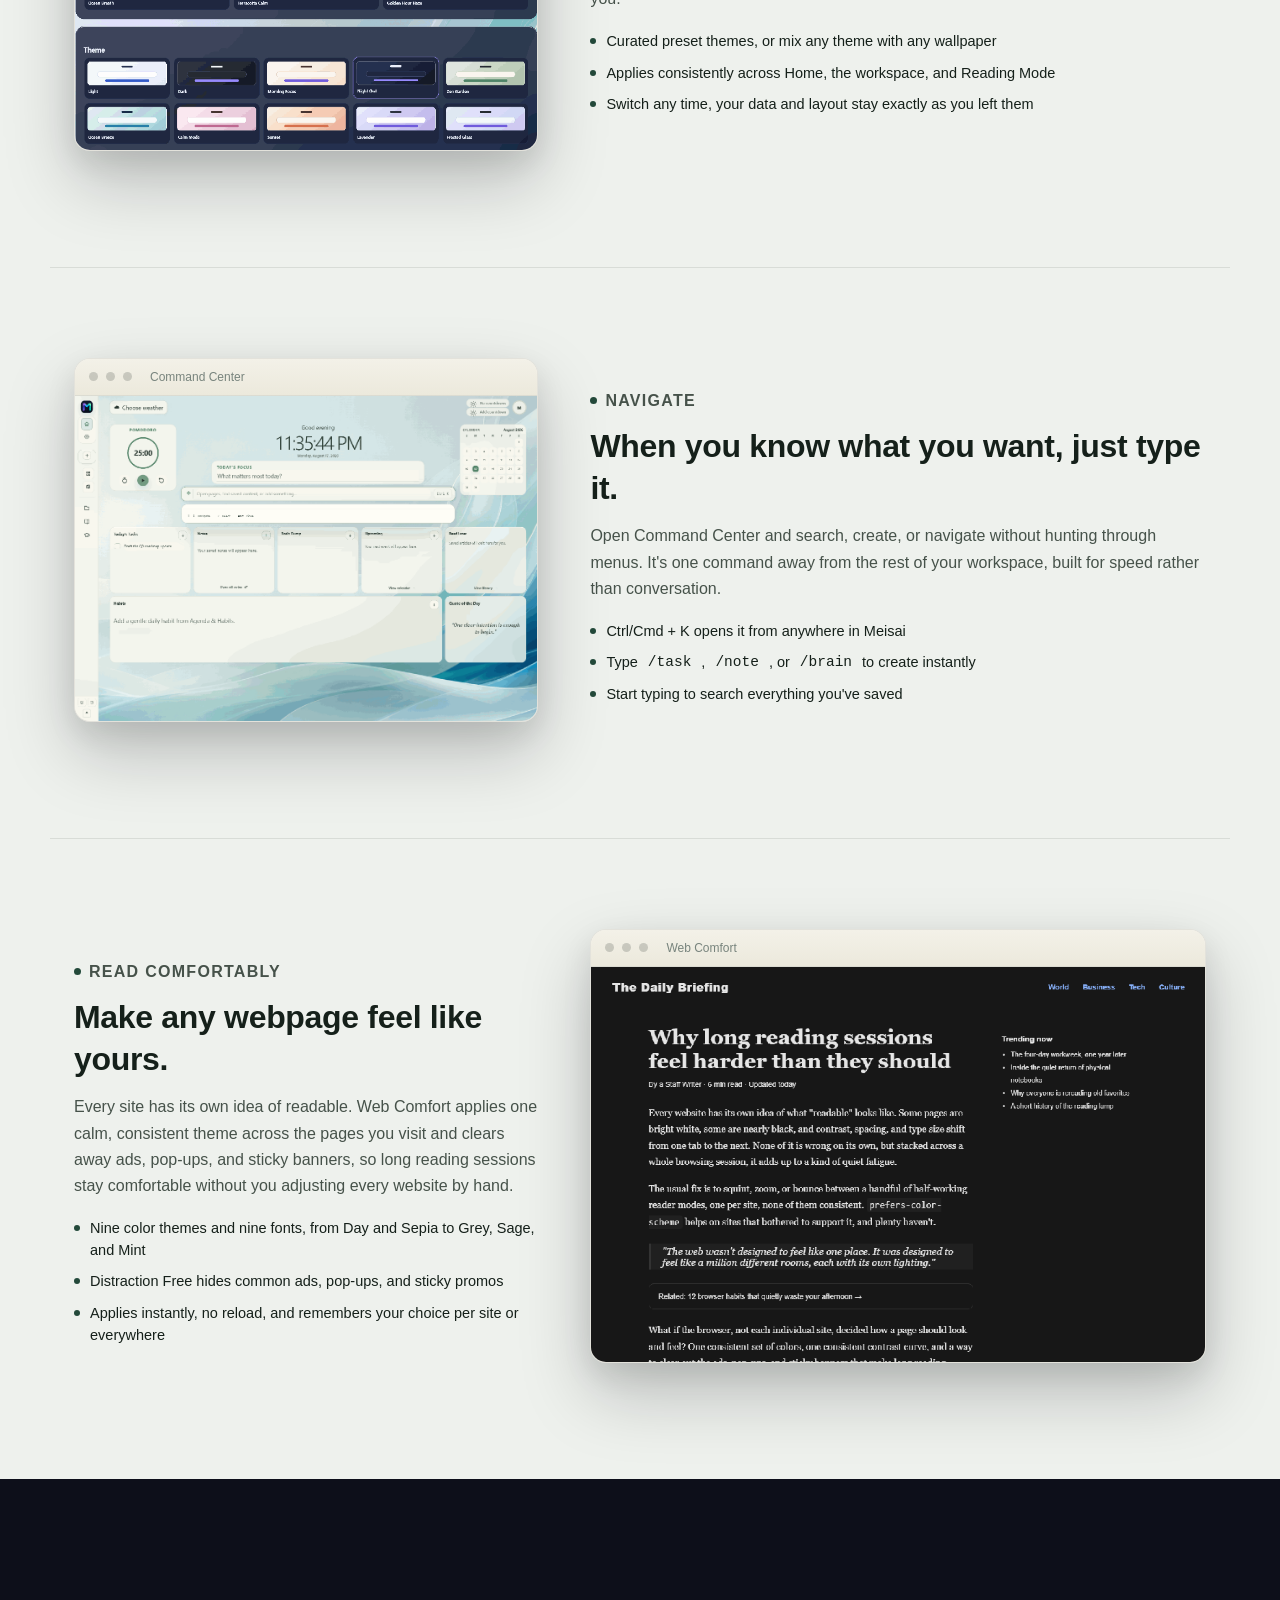
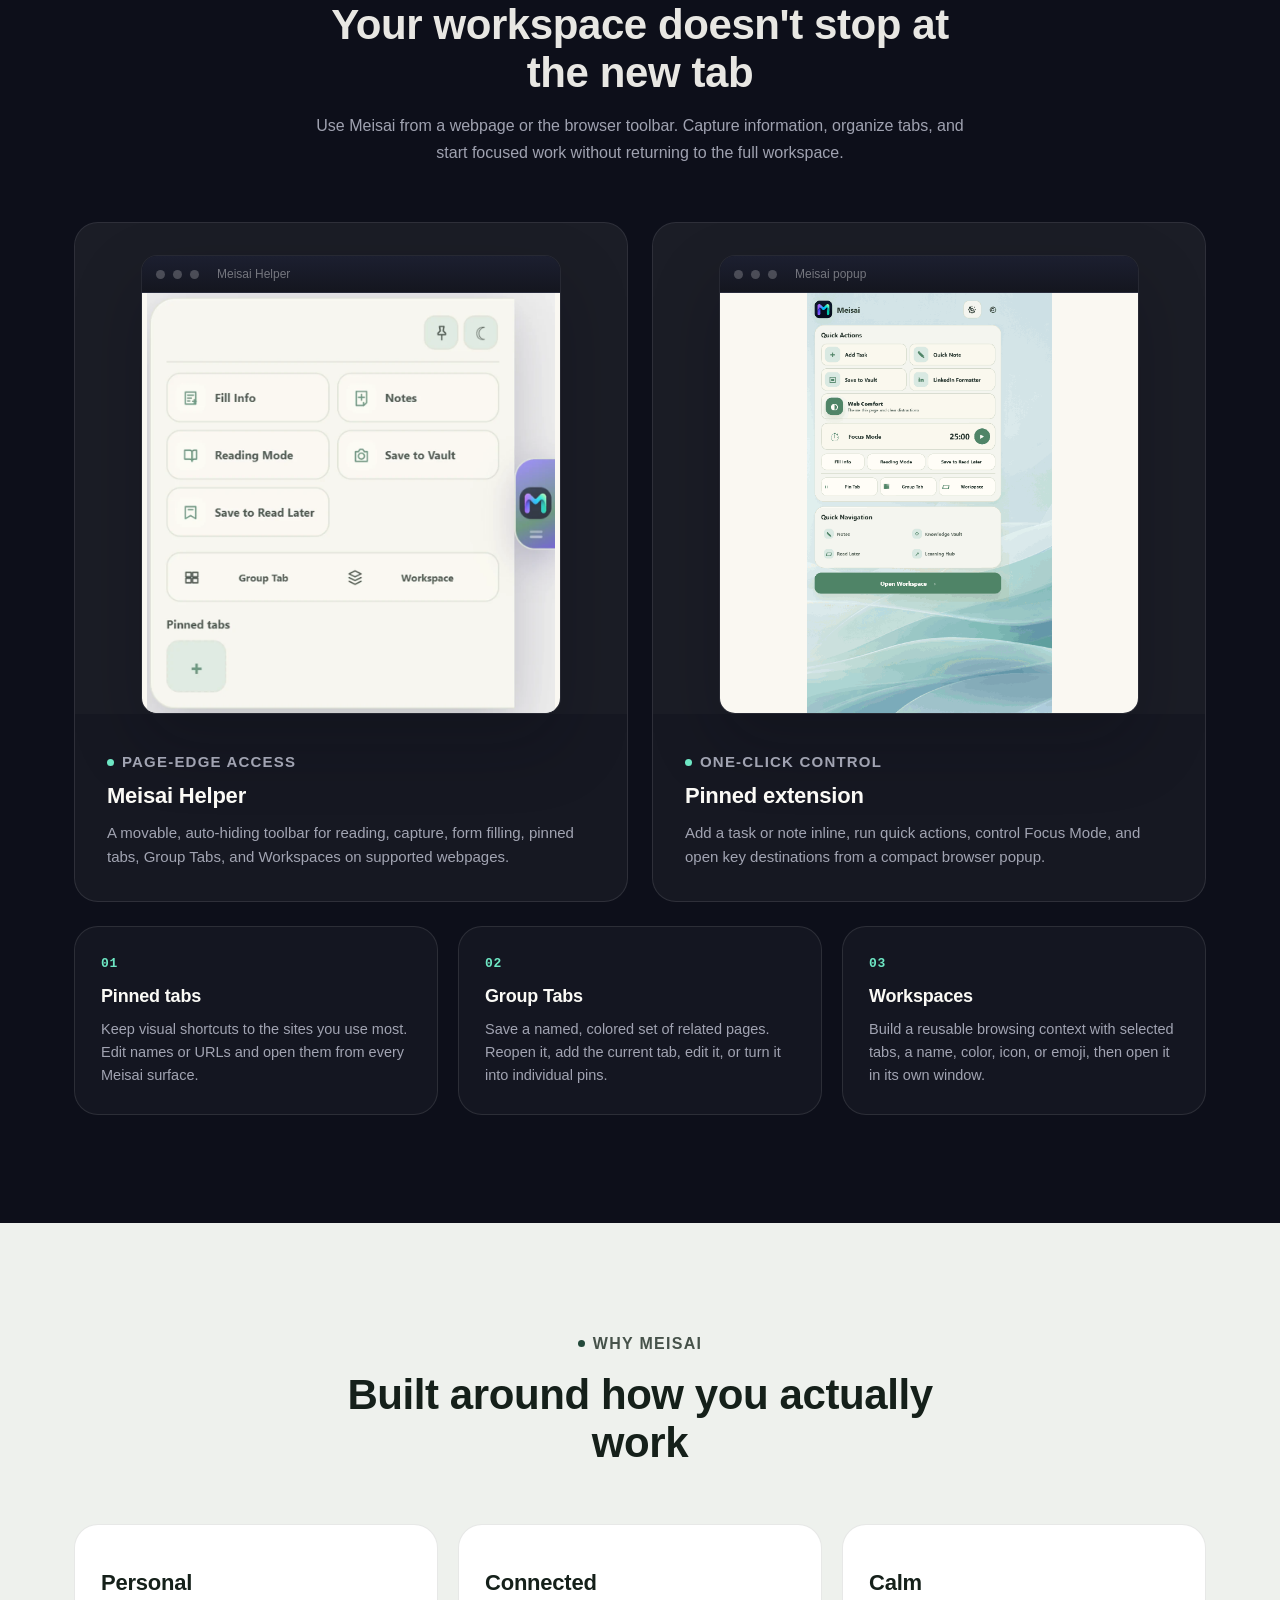
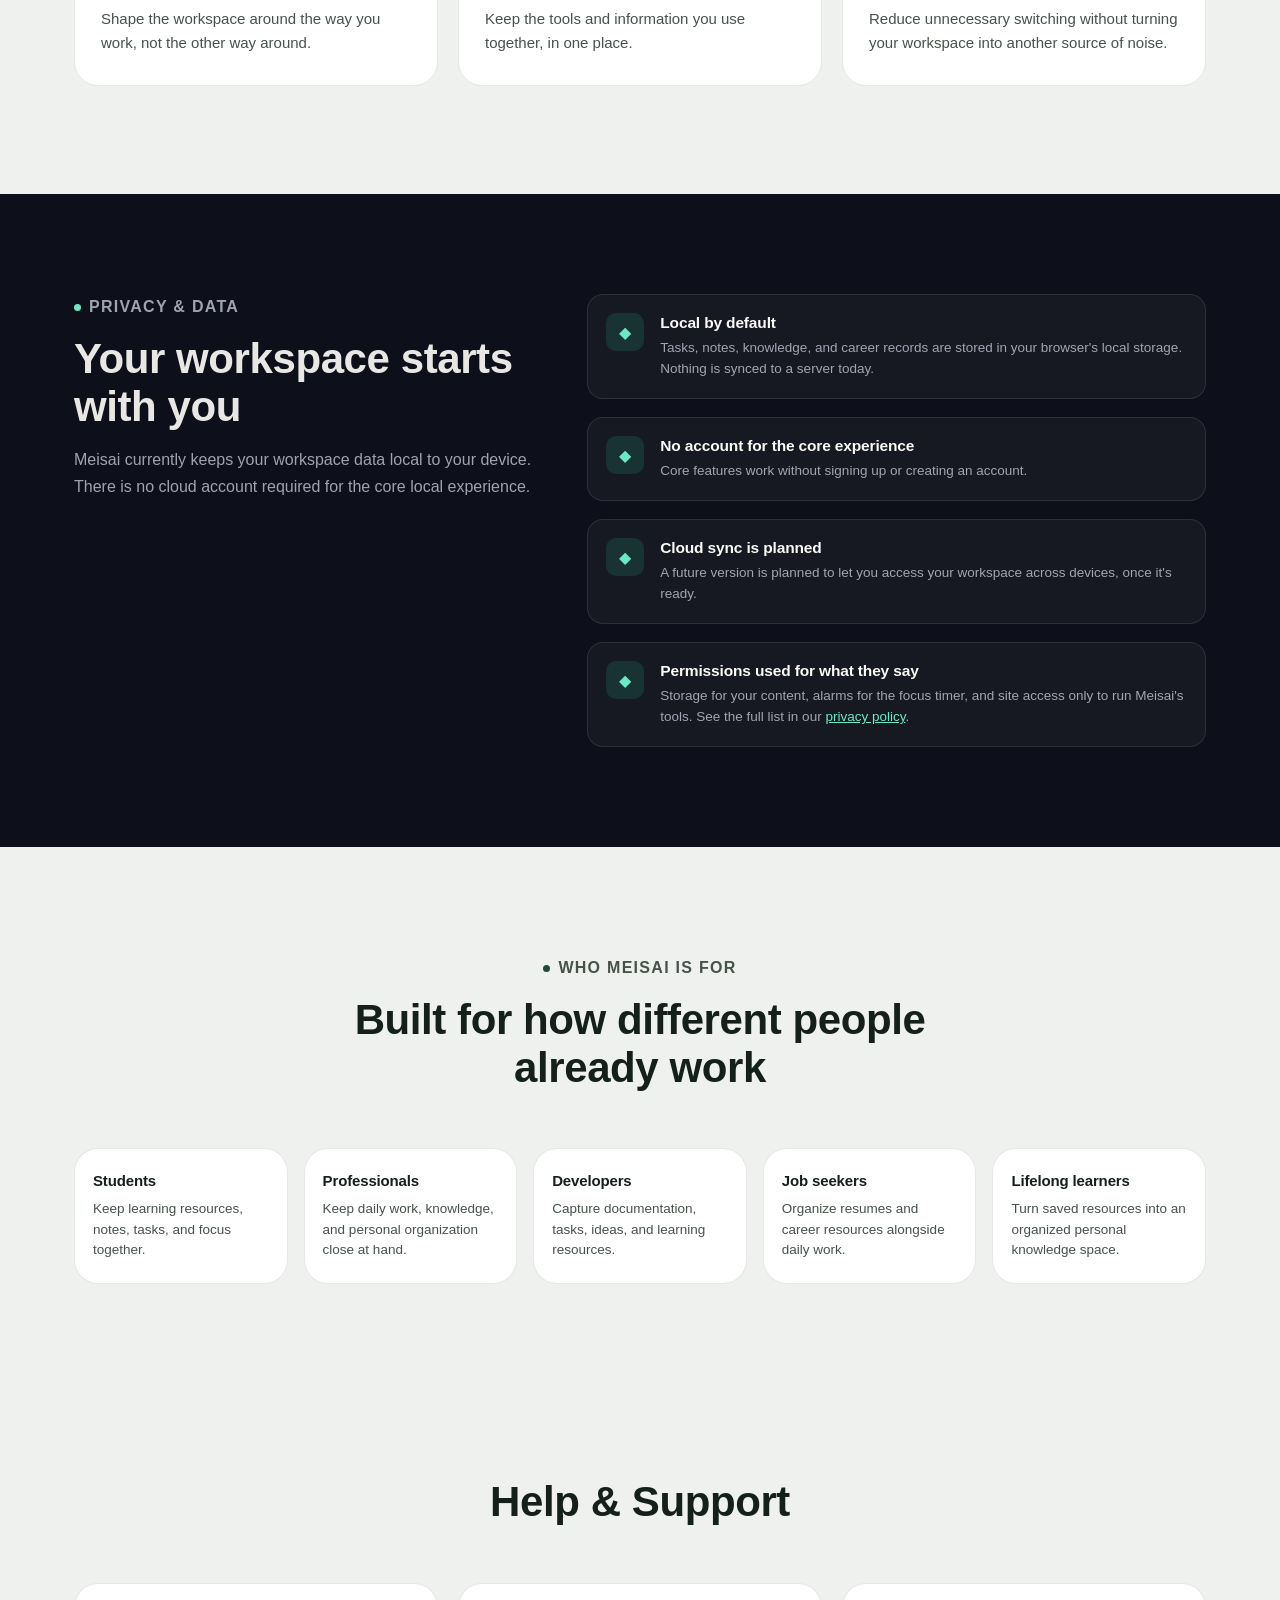
==== commit 70243233: "Add files via upload" ====
--- a/website/index.html
+++ b/website/index.html
@@ -1,871 +1,1023 @@
-<!doctype html>
-<html lang="en">
-  <head>
-    <meta charset="utf-8">
-    <meta name="viewport" content="width=device-width, initial-scale=1">
-    <title>Meisai | A Personal Workspace for Your Browser</title>
-    <meta name="description" content="Meisai adds a personal workspace to your browser for tasks, notes, knowledge, reading, focus, and career organization.">
-    <meta name="keywords" content="browser workspace, personal workspace, productivity workspace, browser productivity, personal knowledge workspace, browser productivity extension, task and notes workspace, focus workspace, knowledge management workspace, career workspace">
-    <meta name="author" content="Meisai">
-    <meta name="theme-color" content="#0d0f1a">
-    <meta name="robots" content="index, follow, max-image-preview:large">
-    <link rel="canonical" href="__SITE_URL__/">
-    <link rel="icon" href="assets/meisai-logo.png" type="image/png">
-    <link rel="apple-touch-icon" href="assets/meisai-logo.png">
-    <link rel="manifest" href="site.webmanifest">
-    <link rel="stylesheet" href="styles.css">
-
-    <meta property="og:type" content="website">
-    <meta property="og:site_name" content="Meisai">
-    <meta property="og:title" content="Meisai | A Personal Workspace for Your Browser">
-    <meta property="og:description" content="A personal workspace for your browser. Tasks, notes, knowledge, reading, focus, and career tools in one place.">
-    <meta property="og:url" content="__SITE_URL__/">
-    <meta property="og:image" content="__SITE_URL__/assets/social-card.jpg">
-    <meta property="og:image:type" content="image/jpeg">
-    <meta property="og:image:width" content="1200">
-    <meta property="og:image:height" content="630">
-    <meta property="og:image:alt" content="Meisai, a personal workspace for your browser">
-    <meta name="twitter:card" content="summary_large_image">
-    <meta name="twitter:title" content="Meisai | A Personal Workspace for Your Browser">
-    <meta name="twitter:description" content="A personal workspace for your browser. Tasks, notes, knowledge, reading, focus, and career tools in one place.">
-    <meta name="twitter:image" content="__SITE_URL__/assets/social-card.jpg">
-    <meta name="twitter:image:alt" content="Meisai, a personal workspace for your browser">
-
-    <script type="application/ld+json">
-      {
-        "@context": "https://schema.org",
-        "@type": "SoftwareApplication",
-        "name": "Meisai",
-        "url": "__SITE_URL__/",
-        "image": { "@type": "ImageObject", "url": "__SITE_URL__/assets/meisai-logo.png", "width": 128, "height": 128 },
-        "screenshot": { "@type": "ImageObject", "url": "__SITE_URL__/assets/screens/home-dashboard.webp" },
-        "description": "A personal workspace that adds planning, capture, knowledge, reading, focus, and career tools to the browser you already use.",
-        "applicationCategory": "BusinessApplication",
-        "applicationSubCategory": "Productivity",
-        "operatingSystem": "__OPERATING_SYSTEMS__",
-        "offers": { "@type": "Offer", "price": "0", "priceCurrency": "USD" },
-        "featureList": [
-          "Tasks kept close to the rest of the workspace",
-          "Quick Notes for capturing thoughts immediately",
-          "Knowledge Vault for saved, organized resources",
-          "Read Later for saving pages without losing them in tabs",
-          "Focus sessions with a Pomodoro timer",
-          "Resume Hub with multiple versions, PDF, and Word",
-          "Portfolio built from saved projects and resume",
-          "Job Tracker for applications and interview stages",
-          "LinkedIn Text Formatter with live preview",
-          "Fill Info for review-first form filling",
-          "Command Center for fast search and creation",
-          "A floating helper available on any webpage",
-          "A pinned toolbar popup for quick actions",
-          "Web Comfort universal page themes and distraction-free reading",
-          "A workspace layout you can resize, rearrange, and customize"
-        ]
-      }
-    </script>
-  </head>
-  <body>
-    <a class="skip-link" href="#main">Skip to content</a>
-
-    <header class="site-header" data-site-header>
-      <div class="container nav-shell">
-        <a class="brand" href="./" aria-label="Meisai home">
-          <img src="assets/meisai-logo.png" width="32" height="32" alt="">
-          <span>Meisai</span>
-        </a>
-        <button class="nav-toggle" type="button" aria-expanded="false" aria-controls="site-nav" data-nav-toggle>
-          <span class="visually-hidden">Open navigation</span>
-          <i></i><i></i><i></i>
-        </button>
-        <nav class="site-nav" id="site-nav" aria-label="Primary navigation" data-site-nav>
-          <div class="feature-nav" data-feature-nav>
-            <button class="feature-nav__trigger" type="button" aria-expanded="false" aria-controls="feature-nav-panel" data-feature-nav-trigger>Features</button>
-            <div class="feature-nav__panel" id="feature-nav-panel" data-feature-nav-panel>
-              <div>
-                <strong>Plan &amp; focus</strong>
-                <a href="#feature-tasks">Tasks</a>
-                <a href="#feature-focus">Focus timer</a>
-              </div>
-              <div>
-                <strong>Capture &amp; learn</strong>
-                <a href="#feature-notes">Notes</a>
-                <a href="#feature-vault">Knowledge Vault</a>
-                <a href="#feature-reader">Read Later</a>
-              </div>
-              <div>
-                <strong>Career</strong>
-                <a href="#feature-career">Resume Hub</a>
-                <a href="#feature-portfolio">Portfolio</a>
-                <a href="#feature-jobs">Job Tracker</a>
-                <a href="#feature-linkedin">LinkedIn Formatter</a>
-                <a href="#feature-fill-info">Fill Info</a>
-              </div>
-              <div>
-                <strong>Workspace</strong>
-                <a href="#feature-command">Command Center</a>
-                <a href="#feature-customize">Custom workspace</a>
-                <a href="#feature-appearance">Themes &amp; wallpapers</a>
-                <a href="#feature-webcomfort">Web Comfort</a>
-                <a href="#feature-helper">Meisai Helper</a>
-                <a href="#feature-popup">Pinned popup</a>
-                <a class="feature-nav__all" href="#feature-tasks">See it all →</a>
-              </div>
-            </div>
-          </div>
-          <a href="#workflow">How it works</a>
-          <a href="#help">Help &amp; Support</a>
-          <a href="__FEEDBACK_URL__" target="_blank" rel="noopener noreferrer">Feedback</a>
-        </nav>
-        <a class="button button--small button--on-navy nav-cta" href="#get-meisai">Get Meisai</a>
-      </div>
-    </header>
-
-    <main id="main">
-      <!-- ================================================================ HERO -->
-      <section class="hero">
-        <div class="container hero-stack">
-          <div class="hero-copy" data-reveal>
-            <p class="eyebrow eyebrow--on-navy">Browser workspace</p>
-            <h1>Turn your browser into your personal workspace</h1>
-            <p class="lede">Meisai brings your tasks, notes, reading mode, learning hub, and career tools together, so you can work, learn, and stay organized without constantly switching between apps.</p>
-            <div class="hero-actions">
-              <a class="button button--on-navy" href="#get-meisai">Get Meisai</a>
-              <a class="button button--ghost-on-navy" href="#workflow">See how it works</a>
-            </div>
-            
-          </div>
-        </div>
-        <div class="hero-visual" data-reveal>
-          <div class="window">
-            <div class="window__bar" aria-hidden="true"><i></i><i></i><i></i><span>Browser · Meisai workspace</span></div>
-            <img src="assets/screens/home-dashboard.webp" width="2400" height="1500" alt="Meisai workspace open inside the browser, showing tasks, notes, brain dump, upcoming events, read later, habits, and a focus timer" fetchpriority="high" decoding="async">
-          </div>
-        </div>
-      </section>
-
-      <!-- ================================================================ STATUS BAR -->
-      <div class="status-bar">
-        <div class="container">
-          
-        </div>
-      </div>
-
-      <!-- ================================================================ PRODUCT DEMO -->
-      <section class="section section--tight">
-        <div class="container">
-          <div class="section-heading section-heading--center" data-reveal>
-            <p class="eyebrow">See it in action</p>
-            <h2>Everything Meisai brings together</h2>
-          </div>
-          <div class="deck" data-deck aria-label="Meisai workspace walkthrough" data-reveal>
-            <div class="deck__stage" data-deck-stage>
-              <button class="deck__card" type="button" data-deck-card data-deck-go="0" data-deck-label="Open the workspace"><img src="assets/screens/home-dashboard.webp" alt="Open the workspace" loading="lazy"></button>
-              <button class="deck__card" type="button" data-deck-card data-deck-go="1" data-deck-label="Add what matters today"><img src="assets/screens/tasks-demo.gif" alt="Adding a task to Today's Tasks and checking it off" loading="lazy"></button>
-              <button class="deck__card" type="button" data-deck-card data-deck-go="2" data-deck-label="Catch a thought before it slips"><img src="assets/screens/notes-demo.gif" alt="Creating a new note in Notes" loading="lazy"></button>
-              <button class="deck__card" type="button" data-deck-card data-deck-go="3" data-deck-label="Keep the page, not just the tab"><img src="assets/screens/readlater-demo.gif" alt="Filtering saved articles in Read Later" loading="lazy"></button>
-              <button class="deck__card" type="button" data-deck-card data-deck-go="4" data-deck-label="Open Knowledge Vault"><img src="assets/screens/vault-demo.gif" alt="Searching entries in Knowledge Vault" loading="lazy"></button>
-              <button class="deck__card" type="button" data-deck-card data-deck-go="5" data-deck-label="Start a focus session"><img src="assets/screens/focus-demo.gif" alt="Start a focus session" loading="lazy"></button>
-              <button class="deck__card" type="button" data-deck-card data-deck-go="6" data-deck-label="Keep resume versions ready"><img src="assets/screens/resume-demo.gif" alt="Opening a saved resume version in Resume Hub" loading="lazy"></button>
-              <button class="deck__card" type="button" data-deck-card data-deck-go="7" data-deck-label="Turn work into a portfolio"><img src="assets/screens/portfolio-demo.gif" alt="Switching to the Projects tab of a portfolio site" loading="lazy"></button>
-              <button class="deck__card" type="button" data-deck-card data-deck-go="8" data-deck-label="Track an application"><img src="assets/screens/jobs-demo.gif" alt="Adding a new application to the Job Tracker" loading="lazy"></button>
-              <button class="deck__card" type="button" data-deck-card data-deck-go="9" data-deck-label="Write a LinkedIn post"><img src="assets/screens/linkedin-demo.gif" alt="Typing a LinkedIn post with a live formatted preview" loading="lazy"></button>
-              <button class="deck__card" type="button" data-deck-card data-deck-go="10" data-deck-label="Rearrange widgets"><img src="assets/screens/customize-demo.gif" alt="Resizing a dashboard widget to large" loading="lazy"></button>
-              <button class="deck__card" type="button" data-deck-card data-deck-go="11" data-deck-label="Open Command Center"><img src="assets/screens/command-demo.gif" alt="Focusing the Command Center search bar" loading="lazy"></button>
-              <button class="deck__card" type="button" data-deck-card data-deck-go="12" data-deck-label="Follow you across the web"><img src="assets/screens/helper-panel.webp" alt="Meisai Helper" loading="lazy"></button>
-              <button class="deck__card" type="button" data-deck-card data-deck-go="13" data-deck-label="Reach for the pinned popup"><img src="assets/screens/popup-demo.gif" alt="Starting Focus Mode from the pinned extension popup" loading="lazy"></button>
-              <button class="deck__card" type="button" data-deck-card data-deck-go="14" data-deck-label="Theme any page, clear the clutter"><img src="assets/screens/web-comfort-demo.gif" alt="Web Comfort cycling a webpage through Day, Night, Sepia, Twilight, and AMOLED themes while hiding ads and a newsletter popup" loading="lazy"></button>
-            </div>
-            <p class="deck__caption"><span data-deck-index>01</span><span data-deck-caption>Open the workspace</span></p>
-            <div class="deck__controls">
-              <button class="deck__nav" type="button" data-deck-prev aria-label="Previous">
-                <svg width="16" height="16" viewBox="0 0 16 16" fill="none" aria-hidden="true"><path d="M10 3L5 8l5 5" stroke="currentColor" stroke-width="1.6" stroke-linecap="round" stroke-linejoin="round"/></svg>
-              </button>
-              <button class="deck__play" type="button" data-deck-play aria-label="Pause autoplay" aria-pressed="true">
-                <svg data-deck-icon-pause width="12" height="12" viewBox="0 0 12 12" fill="none" aria-hidden="true"><rect x="2" y="1.5" width="2.6" height="9" rx="1" fill="currentColor"/><rect x="7.4" y="1.5" width="2.6" height="9" rx="1" fill="currentColor"/></svg>
-                <svg data-deck-icon-play width="12" height="12" viewBox="0 0 12 12" fill="none" aria-hidden="true" hidden><path d="M2.5 1.5l7 4.5-7 4.5v-9z" fill="currentColor"/></svg>
-              </button>
-              <button class="deck__nav" type="button" data-deck-next aria-label="Next">
-                <svg width="16" height="16" viewBox="0 0 16 16" fill="none" aria-hidden="true"><path d="M6 3l5 5-5 5" stroke="currentColor" stroke-width="1.6" stroke-linecap="round" stroke-linejoin="round"/></svg>
-              </button>
-            </div>
-          </div>
-        </div>
-      </section>
-
-      <!-- ================================================================ YOUR BROWSER ALREADY DOES A LOT -->
-      <section class="section" id="why">
-        <div class="container">
-          <div class="section-heading section-heading--center" data-reveal>
-            <p class="eyebrow">Why Meisai exists</p>
-            <h2>Your browser helps you browse. Your day needs more than browsing.</h2>
-            <p>Your work, learning, ideas, reading, tasks, and career resources are scattered across different tools. Meisai brings them closer together by adding a personal workspace to the browser you already use, so everything you need throughout the day is right where you need it.</p>
-          </div>
-          <div class="equation" data-reveal>
-            <div class="equation__item">
-              <strong>Browser</strong>
-              <p>Web · Tabs · Bookmarks · History</p>
-            </div>
-            <div class="equation__op" aria-hidden="true">+</div>
-            <div class="equation__item">
-              <strong>Meisai</strong>
-              <p>Tasks · Notes · Knowledge · Reading · Focus · Career</p>
-            </div>
-            <div class="equation__op" aria-hidden="true">=</div>
-            <div class="equation__item equation__item--result">
-              <strong>One workspace</strong>
-              <p>Everything closer to where the work already happens.</p>
-            </div>
-          </div>
-        </div>
-      </section>
-
-      <!-- ================================================================ HOW MEISAI FITS -->
-      <section class="section section--tight" id="workflow">
-        <div class="container">
-          <div class="section-heading section-heading--center" data-reveal>
-            <p class="eyebrow">How Meisai fits</p>
-            <h2>Keep the browser you love. Add the workspace you need.</h2>
-          </div>
-          <div class="steps">
-            <div class="step" data-reveal>
-              <h3>Browse</h3>
-              <p>Use your existing browser normally. Meisai doesn't change how you browse the web.</p>
-            </div>
-            <div class="step" data-reveal>
-              <h3>Capture</h3>
-              <p>Save tasks, notes, pages, ideas, and knowledge while you work, right where you already are.</p>
-            </div>
-            <div class="step" data-reveal>
-              <h3>Organize</h3>
-              <p>Bring those pieces into one customizable workspace you can shape around yourself.</p>
-            </div>
-          </div>
-        </div>
-      </section>
-
-      <!-- ================================================================ CAPABILITIES -->
-      <section class="section" id="capabilities">
-        <div class="container">
-          <div class="section-heading section-heading--center" data-reveal>
-            <h2>Everything inside the workspace</h2>
-            <p>A closer look at what's already built, grouped the way you'd actually reach for it.</p>
-          </div>
-          <div class="capability-grid">
-            <article class="capability-card" data-reveal>
-              <span class="capability-card__num">01</span>
-              <h3>Plan and focus</h3>
-              <ul>
-                <li>Today's Focus</li>
-                <li>Tasks and Upcoming</li>
-                <li>Calendar and countdowns</li>
-                <li>Seven-day habits</li>
-                <li>Pomodoro and Focus Tab</li>
-                <li>Website blocking</li>
-                <li>Notifications</li>
-              </ul>
-            </article>
-            <article class="capability-card" data-reveal>
-              <span class="capability-card__num">02</span>
-              <h3>Capture and read</h3>
-              <ul>
-                <li>Notes and Quick Note</li>
-                <li>Brain Dump</li>
-                <li>Knowledge Vault</li>
-                <li>Save to Vault</li>
-                <li>Read Later</li>
-                <li>Reading Mode</li>
-                <li>Highlights and comments</li>
-              </ul>
-            </article>
-            <article class="capability-card" data-reveal>
-              <span class="capability-card__num">03</span>
-              <h3>Learn and build</h3>
-              <ul>
-                <li>Learning Hub</li>
-                <li>Built-in roadmap paths</li>
-                <li>Custom roadmaps</li>
-                <li>Saved learning resources</li>
-                <li>Project Tracker</li>
-                <li>Personal Kanban</li>
-                <li>LinkedIn Formatter and drafts</li>
-              </ul>
-            </article>
-            <article class="capability-card" data-reveal>
-              <span class="capability-card__num">04</span>
-              <h3>Career and present</h3>
-              <ul>
-                <li>Job Tracker</li>
-                <li>Interview stages</li>
-                <li>Resume versions</li>
-                <li>Application outcomes</li>
-                <li>Portfolio</li>
-                <li>Fill Info</li>
-                <li>Professional HTML export</li>
-              </ul>
-            </article>
-            <article class="capability-card" data-reveal>
-              <span class="capability-card__num">05</span>
-              <h3>Navigate and organize</h3>
-              <ul>
-                <li>Universal Command Bar</li>
-                <li>Pinned extension</li>
-                <li>Meisai Helper</li>
-                <li>Pinned tabs</li>
-                <li>Group Tabs</li>
-                <li>Workspaces</li>
-                <li>Browser search suggestions</li>
-              </ul>
-            </article>
-            <article class="capability-card" data-reveal>
-              <span class="capability-card__num">06</span>
-              <h3>Make it yours</h3>
-              <ul>
-                <li>Resizable dashboard widgets</li>
-                <li>Show, hide, and reorder</li>
-                <li>Themes and wallpapers</li>
-                <li>Web Comfort page themes</li>
-                <li>Independent Focus presets</li>
-                <li>Sidebar display modes</li>
-                <li>Selective notifications</li>
-                <li>Backup and restore</li>
-              </ul>
-            </article>
-          </div>
-        </div>
-      </section>
-
-      <!-- ================================================================ CORE SHOWCASE: TASKS -->
-      <section class="feature-group container">
-        <div class="feature-block" id="feature-tasks" data-reveal>
-          <div class="feature-block__copy">
-            <p class="eyebrow">Plan</p>
-            <h3 style="font-size:32px;margin-top:12px;">Know what needs your attention.</h3>
-            <p>Keep your daily tasks close to the rest of your workspace. Capture what needs to be done, organize priorities, and keep your day visible without opening another productivity app.</p>
-            <ul class="feature-block__list">
-              <li>Add a task, set a priority, and schedule a due date</li>
-              <li>Mark tasks complete without leaving the workspace</li>
-              <li>Add a task instantly from Command Center with /task</li>
-            </ul>
-          </div>
-          <div class="feature-block__media feature-block__media--compact">
-            <div class="window">
-              <div class="window__bar" aria-hidden="true"><i></i><i></i><i></i><span>Today's Tasks</span></div>
-              <img src="assets/screens/tasks-demo.gif" width="300" height="488" alt="Adding a task to Today's Tasks and checking it off" loading="lazy" decoding="async">
-            </div>
-          </div>
-        </div>
-      </section>
-
-      <!-- ================================================================ CORE SHOWCASE: NOTES -->
-      <section class="feature-group container">
-        <div class="feature-block feature-block--reverse" id="feature-notes" data-reveal>
-          <div class="feature-block__copy">
-            <p class="eyebrow">Capture</p>
-            <h3 style="font-size:32px;margin-top:12px;">Capture the thought before it disappears.</h3>
-            <p>Ideas often arrive while you're doing something else. Quick Notes gives them a place immediately, so you can capture a thought without breaking your flow.</p>
-            <ul class="feature-block__list">
-              <li>Add a note in seconds, from Home or Command Center</li>
-              <li>Color-code, pin, and tag notes for quick recall</li>
-              <li>Search recent notes without leaving the page you're on</li>
-            </ul>
-          </div>
-          <div class="feature-block__media">
-            <div class="window">
-              <div class="window__bar" aria-hidden="true"><i></i><i></i><i></i><span>Notes</span></div>
-              <img src="assets/screens/notes-demo.gif" width="760" height="414" alt="Creating a new note in Notes" loading="lazy" decoding="async">
-            </div>
-          </div>
-        </div>
-      </section>
-
-      <!-- ================================================================ CORE SHOWCASE: KNOWLEDGE VAULT -->
-      <section class="feature-group container">
-        <div class="feature-block" id="feature-vault" data-reveal>
-          <div class="feature-block__copy">
-            <p class="eyebrow">Learn</p>
-            <h3 style="font-size:32px;margin-top:12px;">Don't just save information. Keep it useful.</h3>
-            <p>Save useful resources, organize them with context, and keep your learning material somewhere you can actually return to.</p>
-            <ul class="feature-block__list">
-              <li>Save notes, code, links, documents, and screenshots as one entry type</li>
-              <li>Organize with tags and search by title, content, or source</li>
-              <li>Keep the source link attached, so context isn't lost</li>
-            </ul>
-          </div>
-          <div class="feature-block__media">
-            <div class="window">
-              <div class="window__bar" aria-hidden="true"><i></i><i></i><i></i><span>Knowledge Vault</span></div>
-              <img src="assets/screens/vault-demo.gif" width="760" height="339" alt="Searching entries in Knowledge Vault" loading="lazy" decoding="async">
-            </div>
-          </div>
-        </div>
-      </section>
-
-      <!-- ================================================================ CORE SHOWCASE: READ LATER -->
-      <section class="feature-group container">
-        <div class="feature-block feature-block--reverse" id="feature-reader" data-reveal>
-          <div class="feature-block__copy">
-            <p class="eyebrow">Save</p>
-            <h3 style="font-size:32px;margin-top:12px;">Save it now. Come back when you're ready.</h3>
-            <p>Interesting articles and resources don't always fit into the moment. Save them to your reading list instead of leaving them buried in tabs or scattered across bookmarks.</p>
-            <ul class="feature-block__list">
-              <li>Save the page title, source, and a short preview automatically</li>
-              <li>Track read and unread status, and reading progress</li>
-              <li>Open the saved page again whenever you're ready</li>
-            </ul>
-          </div>
-          <div class="feature-block__media">
-            <div class="window">
-              <div class="window__bar" aria-hidden="true"><i></i><i></i><i></i><span>Reading Mode</span></div>
-              <img src="assets/screens/reader-annotate.webp" width="1600" height="1157" alt="Reading Mode with a passage highlighted and a comment being added" loading="lazy" decoding="async">
-            </div>
-            <div class="feature-callout">
-              <img src="assets/screens/readlater-demo.gif" width="760" height="206" alt="Filtering saved articles in Read Later" loading="lazy" decoding="async">
-            </div>
-          </div>
-        </div>
-      </section>
-
-      <!-- ================================================================ CORE SHOWCASE: FOCUS -->
-      <section class="feature-group container">
-        <div class="feature-block" id="feature-focus" data-reveal>
-          <div class="feature-block__copy">
-            <p class="eyebrow">Focus</p>
-            <h3 style="font-size:32px;margin-top:12px;">Give your attention somewhere to go.</h3>
-            <p>Start a focused work session without opening another timer. Keep the session close to your tasks and workspace, with distracting sites paused for the length of the session.</p>
-            <ul class="feature-block__list">
-              <li>Start, pause, and reset a Pomodoro session in one click</li>
-              <li>Choose a preset length or set a custom duration</li>
-              <li>Block distracting sites only while a session is running</li>
-            </ul>
-          </div>
-          <div class="feature-block__media">
-            <div class="window">
-              <div class="window__bar" aria-hidden="true"><i></i><i></i><i></i><span>Focus</span></div>
-              <img src="assets/screens/focus-demo.gif" width="1100" height="773" alt="Focus timer counting down on the Focus Tab" loading="lazy" decoding="async">
-            </div>
-          </div>
-        </div>
-      </section>
-
-      <!-- ================================================================ CORE SHOWCASE: CAREER / RESUME -->
-      <section class="feature-group container">
-        <div class="feature-block feature-block--reverse" id="feature-career" data-reveal>
-          <div class="feature-block__copy">
-            <p class="eyebrow">Career</p>
-            <h3 style="font-size:32px;margin-top:12px;">Keep your career work organized too.</h3>
-            <p>Your career work doesn't live in one document. Keep resume versions, applications, and a shareable portfolio organized inside the same workspace as everything else.</p>
-            <ul class="feature-block__list">
-              <li>Keep multiple resume versions, in PDF and Word, with private notes</li>
-              <li>Track applications and interview stages with Job Tracker</li>
-              <li>Turn projects and resume work into a shareable Portfolio</li>
-            </ul>
-          </div>
-          <div class="feature-block__media">
-            <div class="window">
-              <div class="window__bar" aria-hidden="true"><i></i><i></i><i></i><span>Resume Hub</span></div>
-              <img src="assets/screens/resume-demo.gif" width="760" height="337" alt="Opening a saved resume version in Resume Hub" loading="lazy" decoding="async">
-            </div>
-          </div>
-        </div>
-        <div class="feature-block" id="feature-portfolio" data-reveal>
-          <div class="feature-block__copy">
-            <p class="eyebrow">Present</p>
-            <h3 style="font-size:32px;margin-top:12px;">Turn saved work into a portfolio.</h3>
-            <p>A recruiter-ready presentation built directly from the projects and resume you already keep in Meisai, no separate site builder required.</p>
-            <ul class="feature-block__list">
-              <li>Pulls from your existing projects and resume automatically</li>
-              <li>Preview in light or dark before sharing</li>
-              <li>Export as a single self-contained HTML file</li>
-            </ul>
-          </div>
-          <div class="feature-block__media">
-            <div class="window">
-              <div class="window__bar" aria-hidden="true"><i></i><i></i><i></i><span>Portfolio</span></div>
-              <img src="assets/screens/portfolio-demo.gif" width="780" height="446" alt="Switching to the Projects tab of a portfolio site" loading="lazy" decoding="async">
-            </div>
-          </div>
-        </div>
-
-        <div class="feature-block feature-block--reverse" id="feature-jobs" data-reveal>
-          <div class="feature-block__copy">
-            <p class="eyebrow">Track</p>
-            <h3 style="font-size:32px;margin-top:12px;">Never lose track of an application.</h3>
-            <p>Move applications through wishlist, applied, interview, and offer, with interview stage, round, and result tracked in the same card, next to the resume version you sent.</p>
-            <ul class="feature-block__list">
-              <li>A clear pipeline from wishlist to offer</li>
-              <li>Interview stage, mode, and result in one place</li>
-              <li>Linked directly to the resume version you sent</li>
-            </ul>
-          </div>
-          <div class="feature-block__media">
-            <div class="window">
-              <div class="window__bar" aria-hidden="true"><i></i><i></i><i></i><span>Job Tracker</span></div>
-              <img src="assets/screens/jobs-demo.gif" width="760" height="306" alt="Adding a new application to the Job Tracker" loading="lazy" decoding="async">
-            </div>
-          </div>
-        </div>
-
-        <div class="feature-block" id="feature-linkedin" data-reveal>
-          <div class="feature-block__copy">
-            <p class="eyebrow">Write</p>
-            <h3 style="font-size:32px;margin-top:12px;">Write LinkedIn posts that actually look formatted.</h3>
-            <p>Write with real bold, italic, and list styling using Unicode text formatting, preview it exactly as it will look on LinkedIn, and copy the finished result, with links, mentions, and hashtags protected so formatting never breaks them.</p>
-            <ul class="feature-block__list">
-              <li>Desktop, mobile, and collapsed-view preview modes</li>
-              <li>Save named drafts and reopen them later</li>
-              <li>An emoji picker and image attachment for the preview</li>
-            </ul>
-          </div>
-          <div class="feature-block__media">
-            <div class="window">
-              <div class="window__bar" aria-hidden="true"><i></i><i></i><i></i><span>LinkedIn Text Formatter</span></div>
-              <img src="assets/screens/linkedin-demo.gif" width="780" height="435" alt="Typing a LinkedIn post with a live formatted preview" loading="lazy" decoding="async">
-            </div>
-          </div>
-        </div>
-
-        <div class="feature-block feature-block--reverse" id="feature-fill-info" data-reveal>
-          <div class="feature-block__copy">
-            <p class="eyebrow">Fill Info</p>
-            <h3 style="font-size:32px;margin-top:12px;">Stop retyping the same details.</h3>
-            <p>Save your details once in Portfolio, then let Meisai match compatible fields on a form you're filling out. You review and confirm every value before anything is entered, so it never submits on its own.</p>
-            <ul class="feature-block__list">
-              <li>Matches only the fields it recognizes on the page</li>
-              <li>Every value is shown for review before it's filled</li>
-              <li>Never submits a form automatically</li>
-            </ul>
-          </div>
-          <div class="feature-block__media feature-block__media--icon">
-            <div class="icon-panel">
-              <span class="icon-panel__glyph" aria-hidden="true">&#9998;</span>
-              <div class="icon-panel__rows">
-                <div class="icon-panel__row"><span></span><i></i></div>
-                <div class="icon-panel__row"><span></span><i></i></div>
-                <div class="icon-panel__row is-short"><span></span><i></i></div>
-              </div>
-            </div>
-          </div>
-        </div>
-      </section>
-
-      <!-- ================================================================ CUSTOM WORKSPACE -->
-      <section class="feature-group container">
-        <div class="feature-block" id="feature-customize" data-reveal>
-          <div class="feature-block__copy">
-            <p class="eyebrow">Customize</p>
-            <h3 style="font-size:32px;margin-top:12px;">Make the workspace yours.</h3>
-            <p>Not everyone works the same way. Resize widgets, rearrange them, and decide what stays visible. Meisai adapts to your workflow instead of forcing you into one layout.</p>
-            <ul class="feature-block__list">
-              <li>Drag cards into the order you want</li>
-              <li>Resize the widgets you use most, hide the rest</li>
-              <li>Restore the default layout any time, without losing data</li>
-            </ul>
-          </div>
-          <div class="feature-block__media">
-            <div class="window">
-              <div class="window__bar" aria-hidden="true"><i></i><i></i><i></i><span>Customize Dashboard</span></div>
-              <img src="assets/screens/customize-demo.gif" width="900" height="499" alt="Resizing a dashboard widget to large" loading="lazy" decoding="async">
-            </div>
-          </div>
-        </div>
-
-        <div class="feature-block feature-block--reverse" id="feature-appearance" data-reveal>
-          <div class="feature-block__copy">
-            <p class="eyebrow">Personalize</p>
-            <h3 style="font-size:32px;margin-top:12px;">Customize your workspace.</h3>
-            <p>Personalize your workspace with themes, wallpaper, and other options built just for you.</p>
-            <ul class="feature-block__list">
-              <li>Curated preset themes, or mix any theme with any wallpaper</li>
-              <li>Applies consistently across Home, the workspace, and Reading Mode</li>
-              <li>Switch any time, your data and layout stay exactly as you left them</li>
-            </ul>
-          </div>
-          <div class="feature-block__media">
-            <div class="window">
-              <div class="window__bar" aria-hidden="true"><i></i><i></i><i></i><span>Settings · Appearance</span></div>
-              <img src="assets/screens/appearance-demo.gif" width="780" height="497" alt="Switching themes and wallpaper in Appearance settings" loading="lazy" decoding="async">
-            </div>
-          </div>
-        </div>
-      </section>
-
-      <!-- ================================================================ COMMAND CENTER -->
-      <section class="feature-group container">
-        <div class="feature-block feature-block--reverse" id="feature-command" data-reveal>
-          <div class="feature-block__copy">
-            <p class="eyebrow">Navigate</p>
-            <h3 style="font-size:32px;margin-top:12px;">When you know what you want, just type it.</h3>
-            <p>Open Command Center and search, create, or navigate without hunting through menus. It's one command away from the rest of your workspace, built for speed rather than conversation.</p>
-            <ul class="feature-block__list">
-              <li>Ctrl/Cmd + K opens it from anywhere in Meisai</li>
-              <li>Type <code>/task</code>, <code>/note</code>, or <code>/brain</code> to create instantly</li>
-              <li>Start typing to search everything you've saved</li>
-            </ul>
-          </div>
-          <div class="feature-block__media">
-            <div class="window">
-              <div class="window__bar" aria-hidden="true"><i></i><i></i><i></i><span>Command Center</span></div>
-              <img src="assets/screens/command-demo.gif" width="1100" height="773" alt="Focusing the Command Center search bar" loading="lazy" decoding="async">
-            </div>
-          </div>
-        </div>
-
-      </section>
-
-      <!-- ================================================================ WEB COMFORT -->
-      <section class="feature-group container">
-        <div class="feature-block" id="feature-webcomfort" data-reveal>
-          <div class="feature-block__copy">
-            <p class="eyebrow">Read comfortably</p>
-            <h3 style="font-size:32px;margin-top:12px;">Make any webpage feel like yours.</h3>
-            <p>Every site has its own idea of readable. Web Comfort applies one calm, consistent theme across the pages you visit and clears away ads, pop-ups, and sticky banners, so long reading sessions stay comfortable without you adjusting every website by hand.</p>
-            <ul class="feature-block__list">
-              <li>Nine color themes and nine fonts, from Day and Sepia to Grey, Sage, and Mint</li>
-              <li>Distraction Free hides common ads, pop-ups, and sticky promos</li>
-              <li>Applies instantly, no reload, and remembers your choice per site or everywhere</li>
-            </ul>
-          </div>
-          <div class="feature-block__media">
-            <div class="window">
-              <div class="window__bar" aria-hidden="true"><i></i><i></i><i></i><span>Web Comfort</span></div>
-              <img src="assets/screens/web-comfort-demo.gif" width="850" height="547" alt="Web Comfort cycling a webpage through Day, Night, Sepia, Twilight, and AMOLED themes while hiding ads and a newsletter popup" loading="lazy" decoding="async">
-            </div>
-          </div>
-        </div>
-      </section>
-
-      <!-- ================================================================ AVAILABLE EVERYWHERE -->
-      <section class="tab-tools">
-        <div class="container">
-          <div class="section-heading section-heading--center" data-reveal>
-       
-            <h2>Your workspace doesn't stop at the new tab</h2>
-            <p>Use Meisai from a webpage or the browser toolbar. Capture information, organize tabs, and start focused work without returning to the full workspace.</p>
-          </div>
-
-          <div class="panel-pair">
-            <div class="panel-card" id="feature-helper" data-reveal>
-              <div class="panel-card__media">
-                <div class="window">
-                  <div class="window__bar" aria-hidden="true"><i></i><i></i><i></i><span>Meisai Helper</span></div>
-                  <img src="assets/screens/helper-panel.webp" width="1000" height="1031" alt="Meisai Helper expanded panel with Fill Info, Notes, Reading Mode, Save to Vault, Save to Read Later, Group Tab, Workspace, and Pinned tabs" loading="lazy" decoding="async">
-                </div>
-              </div>
-              <div class="panel-card__body">
-                <p class="eyebrow eyebrow--on-navy">Page-edge access</p>
-                <h3>Meisai Helper</h3>
-                <p>A movable, auto-hiding toolbar for reading, capture, form filling, pinned tabs, Group Tabs, and Workspaces on supported webpages.</p>
-              </div>
-            </div>
-            <div class="panel-card" id="feature-popup" data-reveal>
-              <div class="panel-card__media">
-                <div class="window">
-                  <div class="window__bar" aria-hidden="true"><i></i><i></i><i></i><span>Meisai popup</span></div>
-                  <img src="assets/screens/popup-demo.gif" width="420" height="720" alt="Starting Focus Mode from the pinned extension popup" loading="lazy" decoding="async">
-                </div>
-              </div>
-              <div class="panel-card__body">
-                <p class="eyebrow eyebrow--on-navy">One-click control</p>
-                <h3>Pinned extension</h3>
-                <p>Add a task or note inline, run quick actions, control Focus Mode, and open key destinations from a compact browser popup.</p>
-              </div>
-            </div>
-          </div>
-
-          <div class="tab-tools__grid">
-            <div class="tab-tools__item" data-reveal>
-              <span class="tab-tools__num">01</span>
-              <h3>Pinned tabs</h3>
-              <p>Keep visual shortcuts to the sites you use most. Edit names or URLs and open them from every Meisai surface.</p>
-            </div>
-            <div class="tab-tools__item" data-reveal>
-              <span class="tab-tools__num">02</span>
-              <h3>Group Tabs</h3>
-              <p>Save a named, colored set of related pages. Reopen it, add the current tab, edit it, or turn it into individual pins.</p>
-            </div>
-            <div class="tab-tools__item" data-reveal>
-              <span class="tab-tools__num">03</span>
-              <h3>Workspaces</h3>
-              <p>Build a reusable browsing context with selected tabs, a name, color, icon, or emoji, then open it in its own window.</p>
-            </div>
-          </div>
-        </div>
-      </section>
-
-      <!-- ================================================================ WHY MEISAI -->
-      <section class="section" id="pillars">
-        <div class="container">
-          <div class="section-heading section-heading--center" data-reveal>
-            <p class="eyebrow">Why Meisai</p>
-            <h2>Built around how you actually work</h2>
-          </div>
-          <div class="problem-grid">
-            <article class="problem-card" data-reveal>
-              <h3>Personal</h3>
-              <p>Shape the workspace around the way you work, not the other way around.</p>
-            </article>
-            <article class="problem-card" data-reveal>
-              <h3>Connected</h3>
-              <p>Keep the tools and information you use together, in one place.</p>
-            </article>
-            <article class="problem-card" data-reveal>
-              <h3>Calm</h3>
-              <p>Reduce unnecessary switching without turning your workspace into another source of noise.</p>
-            </article>
-          </div>
-        </div>
-      </section>
-
-      <!-- ================================================================ PRIVACY / LOCAL-FIRST -->
-      <section class="privacy-section" id="privacy">
-        <div class="container privacy-grid">
-          <div class="section-heading" data-reveal>
-            <p class="eyebrow eyebrow--on-navy">Privacy &amp; data</p>
-            <h2>Your workspace starts with you</h2>
-            <p>Meisai currently keeps your workspace data local to your device. There is no cloud account required for the core local experience.</p>
-          </div>
-          <div class="privacy-list">
-            <div class="privacy-item" data-reveal>
-              <span class="icon" aria-hidden="true">◆</span>
-              <div><h3>Local by default</h3><p>Tasks, notes, knowledge, and career records are stored in your browser's local storage. Nothing is synced to a server today.</p></div>
-            </div>
-            <div class="privacy-item" data-reveal>
-              <span class="icon" aria-hidden="true">◆</span>
-              <div><h3>No account for the core experience</h3><p>Core features work without signing up or creating an account.</p></div>
-            </div>
-            <div class="privacy-item" data-reveal>
-              <span class="icon" aria-hidden="true">◆</span>
-              <div><h3>Cloud sync is planned</h3><p>A future version is planned to let you access your workspace across devices, once it's ready.</p></div>
-            </div>
-            <div class="privacy-item" data-reveal>
-              <span class="icon" aria-hidden="true">◆</span>
-              <div><h3>Permissions used for what they say</h3><p>Storage for your content, alarms for the focus timer, and site access only to run Meisai's tools. See the full list in our <a href="privacy.html" style="color:#6ee7c4;">privacy policy</a>.</p></div>
-            </div>
-          </div>
-        </div>
-      </section>
-
-      <!-- ================================================================ WHO IT'S FOR -->
-      <section class="section" id="audience">
-        <div class="container">
-          <div class="section-heading section-heading--center" data-reveal>
-            <p class="eyebrow">Who Meisai is for</p>
-            <h2>Built for how different people already work</h2>
-          </div>
-          <div class="persona-grid">
-            <article class="persona-card" data-reveal>
-              <h3>Students</h3>
-              <p>Keep learning resources, notes, tasks, and focus together.</p>
-            </article>
-            <article class="persona-card" data-reveal>
-              <h3>Professionals</h3>
-              <p>Keep daily work, knowledge, and personal organization close at hand.</p>
-            </article>
-            <article class="persona-card" data-reveal>
-              <h3>Developers</h3>
-              <p>Capture documentation, tasks, ideas, and learning resources.</p>
-            </article>
-            <article class="persona-card" data-reveal>
-              <h3>Job seekers</h3>
-              <p>Organize resumes and career resources alongside daily work.</p>
-            </article>
-            <article class="persona-card" data-reveal>
-              <h3>Lifelong learners</h3>
-              <p>Turn saved resources into an organized personal knowledge space.</p>
-            </article>
-          </div>
-        </div>
-      </section>
-
-      <!-- ================================================================ HELP & SUPPORT -->
-      <section class="section section--tight" id="help">
-        <div class="container">
-          <div class="section-heading section-heading--center" data-reveal>
-            
-            <h2>Help & Support</h2>
-            
-          </div>
-          <div class="support-grid">
-            <div class="support-card" data-reveal>
-              <h3>Troubleshooting</h3>
-              <p>Fixes for a local data error, a missing Meisai Helper, screenshot capture, website blocking, and notifications.</p>
-              <a href="support.html#troubleshooting">Read troubleshooting steps →</a>
-            </div>
-            <div class="support-card" data-reveal>
-              <h3>Permissions</h3>
-              <p>A plain-language breakdown of every browser permission Meisai requests and exactly what each one is used for.</p>
-              <a href="support.html#permissions">See why each permission is used →</a>
-            </div>
-            <div class="support-card" data-reveal>
-              <h3>Backup &amp; restore</h3>
-              <p>Export everything or a single area as JSON, then restore it later in merge or replace mode on any device.</p>
-              <a href="support.html#backup">Learn how backup works →</a>
-            </div>
-            <div class="support-card" data-reveal>
-              <h3>FAQ</h3>
-              <p>Quick answers on pricing, data storage, accounts, sync, and customizing the workspace.</p>
-              <a href="support.html#faq">Browse frequently asked questions →</a>
-            </div>
-          </div>
-        </div>
-      </section>
-
-      <!-- ================================================================ FINAL CTA -->
-      <section class="section section--tight" id="get-meisai">
-        <div class="container">
-          <div class="final-cta" data-reveal>
-            <p class="eyebrow eyebrow--on-navy"></p>
-            <h2>Make your browser work a little more like you do.</h2>
-            <p></p>
-            <div class="store-row">
-              <a class="button button--store" href="__FIREFOX_STORE_URL__">Add to Firefox</a>
-              <a class="button button--store" href="__EDGE_STORE_URL__">Add to Edge</a>
-              <!--IF_CHROME--><a class="button button--store" href="__CHROME_STORE_URL__">Add to Chrome</a><!--/IF_CHROME-->
-              <!--IF_BRAVE--><a class="button button--store" href="__BRAVE_STORE_URL__">Add to Brave</a><!--/IF_BRAVE-->
-            </div>
-          </div>
-        </div>
-      </section>
-    </main>
-
-    <footer class="site-footer">
-      <div class="container">
-        <div class="footer-grid">
-          <div class="footer-brand">
-            <a class="brand" href="./" aria-label="Meisai home">
-              <img src="assets/meisai-logo.png" width="32" height="32" alt="">
-              <span>Meisai</span>
-            </a>
-            <p>One calm workspace for work, learning, focus, and personal organization.</p>
-          </div>
-          <div class="footer-col">
-            <h3>Product</h3>
-            <a href="#feature-tasks">Features</a>
-            <a href="#feature-command">Command Center</a>
-            <a href="#feature-vault">Knowledge Vault</a>
-            <a href="#feature-career">Resume Vault</a>
-          </div>
-          <div class="footer-col">
-            <h3>Resources</h3>
-            <a href="support.html">Help</a>
-            <a href="support.html#faq">FAQ</a>
-            <a href="__FEEDBACK_URL__" target="_blank" rel="noopener noreferrer">Feedback</a>
-            <a href="__FEEDBACK_URL__" target="_blank" rel="noopener noreferrer">Contact</a>
-            <a href="https://github.com/Ankit-Anshu/meisai-website/issues" target="_blank" rel="noopener noreferrer">Report issue</a>
-          </div>
-          <div class="footer-col">
-            <h3>Legal</h3>
-            <a href="privacy.html">Privacy</a>
-            <a href="support.html">Support</a>
-          </div>
-        </div>
-        <div class="footer-bottom">
-          <span>© <span data-current-year></span> Meisai. All rights reserved.</span>
-          <span>Local by default, no accounts, no trackers.</span>
-        </div>
-      </div>
-    </footer>
-
-    <script src="script.js"></script>
-  </body>
-</html>
+<!doctype html>
+<html lang="en">
+
+<head>
+  <meta charset="utf-8">
+  <meta name="viewport" content="width=device-width, initial-scale=1">
+  <title>Meisai | A Personal Workspace for Your Browser</title>
+  <meta name="description"
+    content="Meisai adds a personal workspace to your browser for tasks, habits, wellness, notes, habit tracker, reading, focus, and career organization.">
+  <meta name="keywords"
+    content="browser workspace, personal workspace, productivity workspace, browser productivity, personal knowledge workspace, browser productivity extension, task and notes workspace, focus workspace, knowledge management workspace, career workspace, Meisai, Meisai workspace">
+  <meta name="author" content="Meisai">
+  <meta name="theme-color" content="#0d0f1a">
+  <meta name="robots" content="index, follow, max-image-preview:large">
+  <link rel="canonical" href="__SITE_URL__/">
+  <link rel="icon" href="assets/meisai-logo.png" type="image/png">
+  <link rel="apple-touch-icon" href="assets/meisai-logo.png">
+  <link rel="manifest" href="site.webmanifest">
+  <link rel="stylesheet" href="styles.css">
+
+  <meta property="og:type" content="website">
+  <meta property="og:site_name" content="Meisai">
+  <meta property="og:title" content="Meisai | A Personal Workspace for Your Browser">
+  <meta property="og:description"
+    content="A personal workspace for your browser. Tasks, habit and wellness tracking, notes, reading, focus, and career tools in one place.">
+  <meta property="og:url" content="__SITE_URL__/">
+  <meta property="og:image" content="__SITE_URL__/assets/meisai-link-preview.png">
+  <meta property="og:image:secure_url" content="__SITE_URL__/assets/meisai-link-preview.png">
+  <meta property="og:image:type" content="image/png">
+  <meta property="og:image:width" content="1674">
+  <meta property="og:image:height" content="941">
+  <meta property="og:image:alt"
+    content="Meisai personal browser workspace with tasks, habits, notes, focus, reading, learning, projects, and career tools">
+  <meta name="twitter:card" content="summary_large_image">
+  <meta name="twitter:title" content="Meisai | A Personal Workspace for Your Browser">
+  <meta name="twitter:description"
+    content="A personal workspace for your browser. Tasks, habit and wellness tracking, notes, reading, focus, and career tools in one place.">
+  <meta name="twitter:image" content="__SITE_URL__/assets/meisai-link-preview.png">
+  <meta name="twitter:image:alt"
+    content="Meisai personal browser workspace with tasks, habits, notes, focus, reading, learning, projects, and career tools">
+
+  <script type="application/ld+json">
+      {
+        "@context": "https://schema.org",
+        "@type": "SoftwareApplication",
+        "name": "Meisai",
+        "url": "__SITE_URL__/",
+        "image": { "@type": "ImageObject", "url": "__SITE_URL__/assets/meisai-logo.png", "width": 128, "height": 128 },
+        "screenshot": { "@type": "ImageObject", "url": "__SITE_URL__/assets/screens/home-dashboard.webp" },
+        "description": "A personal workspace that adds planning, capture, knowledge, reading, focus, and career tools to the browser you already use.",
+        "applicationCategory": "BusinessApplication",
+        "applicationSubCategory": "Productivity",
+        "operatingSystem": "__OPERATING_SYSTEMS__",
+        "offers": { "@type": "Offer", "price": "0", "priceCurrency": "USD" },
+        "featureList": [
+          "Tasks kept close to the rest of the workspace",
+          "Meisai Tasks board with Kanban and List views, ABCDE priority, and time blocking",
+          "Monthly Habit Tracker with streaks, categories, wellness metrics, goals, and reflection",
+          "Quick Notes for capturing thoughts immediately",
+          "Vault for saved, organized resources",
+          "Read Later for saving pages without losing them in tabs",
+          "Focus sessions with a Pomodoro timer",
+          "Resume Hub with multiple versions, PDF, and Word",
+          "Job Tracker for applications and interview stages",
+          "LinkedIn Text Formatter with live preview",
+          "Fill Info for review-first form filling",
+          "Command Center for fast search and creation",
+          "A floating helper available on any webpage",
+          "A pinned toolbar popup for quick actions",
+          "Web Comfort universal page themes and distraction-free reading",
+          "A workspace layout you can resize, rearrange, and customize"
+        ]
+      }
+    </script>
+</head>
+
+<body>
+  <a class="skip-link" href="#main">Skip to content</a>
+
+  <header class="site-header" data-site-header>
+    <div class="container nav-shell">
+      <a class="brand" href="./" aria-label="Meisai home">
+        <img src="assets/meisai-logo.png" width="32" height="32" alt="">
+        <span>Meisai</span>
+      </a>
+      <button class="nav-toggle" type="button" aria-expanded="false" aria-controls="site-nav" data-nav-toggle>
+        <span class="visually-hidden">Open navigation</span>
+        <i></i><i></i><i></i>
+      </button>
+      <nav class="site-nav" id="site-nav" aria-label="Primary navigation" data-site-nav>
+        <div class="feature-nav" data-feature-nav>
+          <button class="feature-nav__trigger" type="button" aria-expanded="false" aria-controls="feature-nav-panel"
+            data-feature-nav-trigger>Features</button>
+          <div class="feature-nav__panel" id="feature-nav-panel" data-feature-nav-panel>
+            <div>
+              <strong>Plan &amp; focus</strong>
+              <a href="#feature-tasks">Tasks</a>
+              <a href="#feature-meisai-tasks">Meisai Tasks board</a>
+              <a href="#feature-habits">Habit Tracker</a>
+              <a href="#feature-focus">Focus timer</a>
+            </div>
+            <div>
+              <strong>Capture &amp; learn</strong>
+              <a href="#feature-notes">Notes</a>
+              <a href="#feature-vault">Vault</a>
+              <a href="#feature-reader">Read Later</a>
+            </div>
+            <div>
+              <strong>Career</strong>
+              <a href="#feature-career">Resume Hub</a>
+              <a href="#feature-jobs">Job Tracker</a>
+              <a href="#feature-linkedin">LinkedIn Formatter</a>
+              <a href="#feature-fill-info">Fill Info</a>
+            </div>
+            <div>
+              <strong>Workspace</strong>
+              <a href="#feature-command">Command Center</a>
+              <a href="#feature-customize">Custom workspace</a>
+              <a href="#feature-appearance">Themes &amp; wallpapers</a>
+              <a href="#feature-webcomfort">Web Comfort</a>
+              <a href="#feature-helper">Meisai Helper</a>
+              <a href="#feature-popup">Pinned popup</a>
+              <a class="feature-nav__all" href="#feature-tasks">See it all →</a>
+            </div>
+          </div>
+        </div>
+        <a href="#workflow">How it works</a>
+        <a href="#help">Help &amp; Support</a>
+        <a href="__FEEDBACK_URL__" target="_blank" rel="noopener noreferrer">Feedback</a>
+      </nav>
+      <a class="button button--small button--on-navy nav-cta" href="#get-meisai">Get Meisai</a>
+    </div>
+  </header>
+
+  <main id="main">
+    <!-- ================================================================ HERO -->
+    <section class="hero">
+      <div class="container hero-stack">
+        <div class="hero-copy" data-reveal>
+          <p class="eyebrow eyebrow--on-navy">Browser workspace</p>
+          <h1>Turn your browser into your personal workspace</h1>
+          <p class="lede">Meisai brings your tasks, notes, reading mode, resource hub, and career tools together, so you
+            can work, learn, and stay organized without constantly switching between apps.</p>
+          <div class="hero-actions">
+            <a class="button button--on-navy" href="#get-meisai">Get Meisai</a>
+            <a class="button button--ghost-on-navy" href="#workflow">See how it works</a>
+          </div>
+
+        </div>
+      </div>
+      <div class="hero-visual" data-reveal>
+        <div class="window">
+          <div class="window__bar" aria-hidden="true"><i></i><i></i><i></i><span>Browser · Meisai workspace</span></div>
+          <img src="assets/screens/home-dashboard.webp" width="2400" height="1500"
+            alt="Meisai workspace open inside the browser, showing tasks, notes, brain dump, upcoming events, read later, habits, and a focus timer"
+            fetchpriority="high" decoding="async">
+        </div>
+      </div>
+    </section>
+
+    <!-- ================================================================ STATUS BAR -->
+    <div class="status-bar">
+      <div class="container">
+
+      </div>
+    </div>
+
+    <!-- ================================================================ PRODUCT DEMO -->
+    <section class="section section--tight">
+      <div class="container">
+        <div class="section-heading section-heading--center" data-reveal>
+          <p class="eyebrow">See it in action</p>
+          <h2>Everything Meisai brings together</h2>
+        </div>
+        <div class="deck" data-deck aria-label="Meisai workspace walkthrough" data-reveal>
+          <div class="deck__stage" data-deck-stage>
+            <button class="deck__card" type="button" data-deck-card data-deck-go="0"
+              data-deck-label="Open the workspace"><img src="assets/screens/home-dashboard.webp"
+                alt="Open the workspace" loading="lazy"></button>
+            <button class="deck__card" type="button" data-deck-card data-deck-go="1"
+              data-deck-label="Add what matters today"><img src="assets/screens/tasks-demo.gif"
+                alt="Adding a task to Today's Tasks and checking it off" loading="lazy"></button>
+            <button class="deck__card" type="button" data-deck-card data-deck-go="2"
+              data-deck-label="Plan a board, then block the time"><img src="assets/screens/tasks-board-demo.gif"
+                alt="Adding cards to the Meisai Tasks Kanban board and blocking time for them on Today's Schedule"
+                loading="lazy"></button>
+            <button class="deck__card" type="button" data-deck-card data-deck-go="3"
+              data-deck-label="Build a streak that shows itself"><img src="assets/screens/habits-demo.gif"
+                alt="Adding habits to the Habit Tracker and checking off days across the month" loading="lazy"></button>
+            <button class="deck__card" type="button" data-deck-card data-deck-go="4"
+              data-deck-label="Catch a thought before it slips"><img src="assets/screens/notes-demo.gif"
+                alt="Creating a new note in Notes" loading="lazy"></button>
+            <button class="deck__card" type="button" data-deck-card data-deck-go="5"
+              data-deck-label="Keep the page, not just the tab"><img src="assets/screens/readlater-demo.gif"
+                alt="Filtering saved articles in Read Later" loading="lazy"></button>
+            <button class="deck__card" type="button" data-deck-card data-deck-go="6" data-deck-label="Open Vault"><img
+                src="assets/screens/vault-demo.gif" alt="Searching entries in Vault" loading="lazy"></button>
+            <button class="deck__card" type="button" data-deck-card data-deck-go="7"
+              data-deck-label="Start a focus session"><img src="assets/screens/focus-demo.gif"
+                alt="Start a focus session" loading="lazy"></button>
+            <button class="deck__card" type="button" data-deck-card data-deck-go="8"
+              data-deck-label="Keep resume versions ready"><img src="assets/screens/resume-demo.gif"
+                alt="Opening a saved resume version in Resume Hub" loading="lazy"></button>
+            <button class="deck__card" type="button" data-deck-card data-deck-go="9"
+              data-deck-label="Track an application"><img src="assets/screens/jobs-demo.gif"
+                alt="Adding a new application to the Job Tracker" loading="lazy"></button>
+            <button class="deck__card" type="button" data-deck-card data-deck-go="10"
+              data-deck-label="Write a LinkedIn post"><img src="assets/screens/linkedin-demo.gif"
+                alt="Typing a LinkedIn post with a live formatted preview" loading="lazy"></button>
+            <button class="deck__card" type="button" data-deck-card data-deck-go="11"
+              data-deck-label="Rearrange widgets"><img src="assets/screens/customize-demo.gif"
+                alt="Resizing a dashboard widget to large" loading="lazy"></button>
+            <button class="deck__card" type="button" data-deck-card data-deck-go="12"
+              data-deck-label="Open Command Center"><img src="assets/screens/command-demo.gif"
+                alt="Focusing the Command Center search bar" loading="lazy"></button>
+            <button class="deck__card" type="button" data-deck-card data-deck-go="13"
+              data-deck-label="Follow you across the web"><img src="assets/screens/helper-panel.webp"
+                alt="Meisai Helper" loading="lazy"></button>
+            <button class="deck__card" type="button" data-deck-card data-deck-go="14"
+              data-deck-label="Reach for the pinned popup"><img src="assets/screens/popup-demo.gif"
+                alt="Starting Focus Mode from the pinned extension popup" loading="lazy"></button>
+            <button class="deck__card" type="button" data-deck-card data-deck-go="15"
+              data-deck-label="Theme any page, clear the clutter"><img src="assets/screens/web-comfort-demo.gif"
+                alt="Web Comfort cycling a webpage through Day, Night, Sepia, Twilight, and AMOLED themes while hiding ads and a newsletter popup"
+                loading="lazy"></button>
+          </div>
+          <p class="deck__caption"><span data-deck-index>01</span><span data-deck-caption>Open the workspace</span></p>
+          <div class="deck__controls">
+            <button class="deck__nav" type="button" data-deck-prev aria-label="Previous">
+              <svg width="16" height="16" viewBox="0 0 16 16" fill="none" aria-hidden="true">
+                <path d="M10 3L5 8l5 5" stroke="currentColor" stroke-width="1.6" stroke-linecap="round"
+                  stroke-linejoin="round" />
+              </svg>
+            </button>
+            <button class="deck__play" type="button" data-deck-play aria-label="Pause autoplay" aria-pressed="true">
+              <svg data-deck-icon-pause width="12" height="12" viewBox="0 0 12 12" fill="none" aria-hidden="true">
+                <rect x="2" y="1.5" width="2.6" height="9" rx="1" fill="currentColor" />
+                <rect x="7.4" y="1.5" width="2.6" height="9" rx="1" fill="currentColor" />
+              </svg>
+              <svg data-deck-icon-play width="12" height="12" viewBox="0 0 12 12" fill="none" aria-hidden="true" hidden>
+                <path d="M2.5 1.5l7 4.5-7 4.5v-9z" fill="currentColor" />
+              </svg>
+            </button>
+            <button class="deck__nav" type="button" data-deck-next aria-label="Next">
+              <svg width="16" height="16" viewBox="0 0 16 16" fill="none" aria-hidden="true">
+                <path d="M6 3l5 5-5 5" stroke="currentColor" stroke-width="1.6" stroke-linecap="round"
+                  stroke-linejoin="round" />
+              </svg>
+            </button>
+          </div>
+        </div>
+      </div>
+    </section>
+
+    <!-- ================================================================ YOUR BROWSER ALREADY DOES A LOT -->
+    <section class="section" id="why">
+      <div class="container">
+        <div class="section-heading section-heading--center" data-reveal>
+          <p class="eyebrow">Why Meisai exists</p>
+          <h2>Your browser helps you browse. Your day needs more than browsing.</h2>
+          <p>Your work, learning, ideas, reading, tasks, and career resources are scattered across different tools.
+            Meisai brings them closer together by adding a personal workspace to the browser you already use, so
+            everything you need throughout the day is right where you need it.</p>
+        </div>
+        <div class="equation" data-reveal>
+          <div class="equation__item">
+            <strong>Browser</strong>
+            <p>Web · Tabs · Bookmarks · History</p>
+          </div>
+          <div class="equation__op" aria-hidden="true">+</div>
+          <div class="equation__item">
+            <strong>Meisai</strong>
+            <p>Tasks · Notes · Knowledge · Reading · Focus · Career</p>
+          </div>
+          <div class="equation__op" aria-hidden="true">=</div>
+          <div class="equation__item equation__item--result">
+            <strong>One workspace</strong>
+            <p>Everything closer to where the work already happens.</p>
+          </div>
+        </div>
+      </div>
+    </section>
+
+    <!-- ================================================================ HOW MEISAI FITS -->
+    <section class="section section--tight" id="workflow">
+      <div class="container">
+        <div class="section-heading section-heading--center" data-reveal>
+          <p class="eyebrow">How Meisai fits</p>
+          <h2>Keep the browser you love. Add the workspace you need.</h2>
+        </div>
+        <div class="steps">
+          <div class="step" data-reveal>
+            <h3>Browse</h3>
+            <p>Use your existing browser normally. Meisai doesn't change how you browse the web.</p>
+          </div>
+          <div class="step" data-reveal>
+            <h3>Capture</h3>
+            <p>Save tasks, notes, pages, ideas, and knowledge while you work, right where you already are.</p>
+          </div>
+          <div class="step" data-reveal>
+            <h3>Organize</h3>
+            <p>Bring those pieces into one customizable workspace you can shape around yourself.</p>
+          </div>
+        </div>
+      </div>
+    </section>
+
+    <!-- ================================================================ CAPABILITIES -->
+    <section class="section" id="capabilities">
+      <div class="container">
+        <div class="section-heading section-heading--center" data-reveal>
+          <h2>Everything inside the workspace</h2>
+          <p>A closer look at what's already built, grouped the way you'd actually reach for it.</p>
+        </div>
+        <div class="capability-grid">
+          <article class="capability-card" data-reveal>
+            <span class="capability-card__num">01</span>
+            <h3>Plan and focus</h3>
+            <ul>
+              <li>Today's Focus</li>
+              <li>Tasks and Upcoming</li>
+              <li>Meisai Tasks board and time blocking</li>
+              <li>Calendar and countdowns</li>
+              <li>Monthly Habit Tracker</li>
+              <li>Wellness tracking and streaks</li>
+              <li>Pomodoro and Focus Tab</li>
+              <li>Website blocking</li>
+              <li>Notifications</li>
+            </ul>
+          </article>
+          <article class="capability-card" data-reveal>
+            <span class="capability-card__num">02</span>
+            <h3>Capture and read</h3>
+            <ul>
+              <li>Notes and Quick Note</li>
+              <li>Brain Dump</li>
+              <li>Vault</li>
+              <li>Save to Vault</li>
+              <li>Read Later</li>
+              <li>Reading Mode</li>
+              <li>Highlights and comments</li>
+            </ul>
+          </article>
+          <article class="capability-card" data-reveal>
+            <span class="capability-card__num">03</span>
+            <h3>Learn and build</h3>
+            <ul>
+              <li>Resource Hub</li>
+              <li>Built-in roadmap paths</li>
+              <li>Custom roadmaps</li>
+              <li>Saved learning resources</li>
+              <li>Project Tracker</li>
+              <li>Personal Kanban</li>
+              <li>LinkedIn Formatter and drafts</li>
+            </ul>
+          </article>
+          <article class="capability-card" data-reveal>
+            <span class="capability-card__num">04</span>
+            <h3>Career</h3>
+            <ul>
+              <li>Job Tracker</li>
+              <li>Interview stages</li>
+              <li>Resume versions</li>
+              <li>Application outcomes</li>
+              <li>Fill Info</li>
+            </ul>
+          </article>
+          <article class="capability-card" data-reveal>
+            <span class="capability-card__num">05</span>
+            <h3>Navigate and organize</h3>
+            <ul>
+              <li>Universal Command Bar</li>
+              <li>Pinned extension</li>
+              <li>Meisai Helper</li>
+              <li>Pinned tabs</li>
+              <li>Group Tabs</li>
+              <li>Workspaces</li>
+              <li>Browser search suggestions</li>
+            </ul>
+          </article>
+          <article class="capability-card" data-reveal>
+            <span class="capability-card__num">06</span>
+            <h3>Make it yours</h3>
+            <ul>
+              <li>Resizable dashboard widgets</li>
+              <li>Show, hide, and reorder</li>
+              <li>Themes and wallpapers</li>
+              <li>Web Comfort page themes</li>
+              <li>Independent Focus presets</li>
+              <li>Sidebar display modes</li>
+              <li>Selective notifications</li>
+              <li>Backup and restore</li>
+            </ul>
+          </article>
+        </div>
+      </div>
+    </section>
+
+    <!-- ================================================================ CORE SHOWCASE: TASKS -->
+    <section class="feature-group container">
+      <div class="feature-block" id="feature-tasks" data-reveal>
+        <div class="feature-block__copy">
+          <p class="eyebrow">Plan</p>
+          <h3 style="font-size:32px;margin-top:12px;">Know what needs your attention.</h3>
+          <p>Keep your daily tasks close to the rest of your workspace. Capture what needs to be done, organize
+            priorities, and keep your day visible without opening another productivity app.</p>
+          <ul class="feature-block__list">
+            <li>Add a task, set a priority, and schedule a due date</li>
+            <li>Mark tasks complete without leaving the workspace</li>
+            <li>Add a task instantly from Command Center with /task</li>
+          </ul>
+        </div>
+        <div class="feature-block__media feature-block__media--compact">
+          <div class="window">
+            <div class="window__bar" aria-hidden="true"><i></i><i></i><i></i><span>Today's Tasks</span></div>
+            <img src="assets/screens/tasks-demo.gif" width="300" height="488"
+              alt="Adding a task to Today's Tasks and checking it off" loading="lazy" decoding="async">
+          </div>
+        </div>
+      </div>
+    </section>
+
+    <!-- ================================================================ NEW: MEISAI TASKS BOARD -->
+    <section class="feature-group container">
+      <div class="feature-block feature-block--reverse" id="feature-meisai-tasks" data-reveal>
+        <div class="feature-block__copy">
+          <p class="eyebrow">A board for real work</p>
+          <h3 style="font-size:32px;margin-top:12px;">Plan the day, not just the list.</h3>
+          <p>Meisai Tasks is a dedicated board for heavier work, with Backlog, To Do, In Progress, and Done columns, the
+            ABCDE priority method, and an hourly schedule for blocking time against what actually matters.</p>
+          <ul class="feature-block__list">
+            <li>Switch between a Kanban board and a grouped List, sorted by priority, status, or due date</li>
+            <li>Prioritize with ABCDE, then reorder every unfinished column by letter in one click</li>
+            <li>Block time on Today's Schedule straight from a card's menu, or find the next free gap automatically</li>
+            <li>Drag and drop, or move cards with the keyboard, and send any card to Home as today's focus</li>
+          </ul>
+        </div>
+        <div class="feature-block__media">
+          <div class="window">
+            <div class="window__bar" aria-hidden="true"><i></i><i></i><i></i><span>Meisai Tasks</span></div>
+            <img src="assets/screens/tasks-board-demo.gif" width="900" height="625"
+              alt="Adding cards to the Meisai Tasks Kanban board and blocking time for them on Today's Schedule"
+              loading="lazy" decoding="async">
+          </div>
+        </div>
+      </div>
+    </section>
+
+    <!-- ================================================================ NEW: HABIT TRACKER -->
+    <section class="feature-group container">
+      <div class="feature-block" id="feature-habits" data-reveal>
+        <div class="feature-block__copy">
+          <p class="eyebrow">Habit tracker</p>
+          <h3 style="font-size:32px;margin-top:12px;">See the habits behind your progress.</h3>
+          <p>Track a full month in one place, understand your streaks, and keep everyday wellness beside the routines
+            that shape it. Habits stay connected across Home, Calendar, search, and the full tracker.</p>
+          <ul class="feature-block__list">
+            <li>Mark each day complete or skipped, with schedules and start dates respected</li>
+            <li>Filter by category and review completion, current streaks, best streaks, and weekly progress</li>
+            <li>Log water, sleep, steps, mood, or your own wellness metric</li>
+            <li>Set monthly goals, keep notes, and reflect on what worked</li>
+          </ul>
+        </div>
+        <div class="feature-block__media">
+          <div class="window">
+            <div class="window__bar" aria-hidden="true"><i></i><i></i><i></i><span>Habit Tracker</span></div>
+            <img src="assets/screens/habits-demo.gif" width="900" height="625"
+              alt="Adding habits to the Habit Tracker and checking off days across the month" loading="lazy"
+              decoding="async">
+          </div>
+        </div>
+      </div>
+    </section>
+
+    <!-- ================================================================ CORE SHOWCASE: NOTES -->
+    <section class="feature-group container">
+      <div class="feature-block feature-block--reverse" id="feature-notes" data-reveal>
+        <div class="feature-block__copy">
+          <p class="eyebrow">Capture</p>
+          <h3 style="font-size:32px;margin-top:12px;">Capture the thought before it disappears.</h3>
+          <p>Ideas often arrive while you're doing something else. Quick Notes gives them a place immediately, so you
+            can capture a thought without breaking your flow.</p>
+          <ul class="feature-block__list">
+            <li>Add a note in seconds, from Home or Command Center</li>
+            <li>Color-code, pin, and tag notes for quick recall</li>
+            <li>Search recent notes without leaving the page you're on</li>
+          </ul>
+        </div>
+        <div class="feature-block__media">
+          <div class="window">
+            <div class="window__bar" aria-hidden="true"><i></i><i></i><i></i><span>Notes</span></div>
+            <img src="assets/screens/notes-demo.gif" width="760" height="414" alt="Creating a new note in Notes"
+              loading="lazy" decoding="async">
+          </div>
+        </div>
+      </div>
+    </section>
+
+    <!-- ================================================================ CORE SHOWCASE: VAULT -->
+    <section class="feature-group container">
+      <div class="feature-block" id="feature-vault" data-reveal>
+        <div class="feature-block__copy">
+          <p class="eyebrow">Learn</p>
+          <h3 style="font-size:32px;margin-top:12px;">Don't just save information. Keep it useful.</h3>
+          <p>Save useful resources, organize them with context, and keep your learning material somewhere you can
+            actually return to.</p>
+          <ul class="feature-block__list">
+            <li>Save notes, code, links, documents, and screenshots as one entry type</li>
+            <li>Organize with tags and search by title, content, or source</li>
+            <li>Keep the source link attached, so context isn't lost</li>
+          </ul>
+        </div>
+        <div class="feature-block__media">
+          <div class="window">
+            <div class="window__bar" aria-hidden="true"><i></i><i></i><i></i><span>Vault</span></div>
+            <img src="assets/screens/vault-demo.gif" width="760" height="339" alt="Searching entries in Vault"
+              loading="lazy" decoding="async">
+          </div>
+        </div>
+      </div>
+    </section>
+
+    <!-- ================================================================ CORE SHOWCASE: READ LATER -->
+    <section class="feature-group container">
+      <div class="feature-block feature-block--reverse" id="feature-reader" data-reveal>
+        <div class="feature-block__copy">
+          <p class="eyebrow">Save</p>
+          <h3 style="font-size:32px;margin-top:12px;">Save it now. Come back when you're ready.</h3>
+          <p>Interesting articles and resources don't always fit into the moment. Save them to your reading list instead
+            of leaving them buried in tabs or scattered across bookmarks.</p>
+          <ul class="feature-block__list">
+            <li>Save the page title, source, and a short preview automatically</li>
+            <li>Track read and unread status, and reading progress</li>
+            <li>Open the saved page again whenever you're ready</li>
+          </ul>
+        </div>
+        <div class="feature-block__media">
+          <div class="window">
+            <div class="window__bar" aria-hidden="true"><i></i><i></i><i></i><span>Reading Mode</span></div>
+            <img src="assets/screens/reader-annotate.webp" width="1600" height="1157"
+              alt="Reading Mode with a passage highlighted and a comment being added" loading="lazy" decoding="async">
+          </div>
+          <div class="feature-callout">
+            <img src="assets/screens/readlater-demo.gif" width="760" height="206"
+              alt="Filtering saved articles in Read Later" loading="lazy" decoding="async">
+          </div>
+        </div>
+      </div>
+    </section>
+
+    <!-- ================================================================ CORE SHOWCASE: FOCUS -->
+    <section class="feature-group container">
+      <div class="feature-block" id="feature-focus" data-reveal>
+        <div class="feature-block__copy">
+          <p class="eyebrow">Focus</p>
+          <h3 style="font-size:32px;margin-top:12px;">Give your attention somewhere to go.</h3>
+          <p>Start a focused work session without opening another timer. Keep the session close to your tasks and
+            workspace, with distracting sites paused for the length of the session.</p>
+          <ul class="feature-block__list">
+            <li>Start, pause, and reset a Pomodoro session in one click</li>
+            <li>Choose a preset length or set a custom duration</li>
+            <li>Block distracting sites only while a session is running</li>
+          </ul>
+        </div>
+        <div class="feature-block__media">
+          <div class="window">
+            <div class="window__bar" aria-hidden="true"><i></i><i></i><i></i><span>Focus</span></div>
+            <img src="assets/screens/focus-demo.gif" width="1100" height="773"
+              alt="Focus timer counting down on the Focus Tab" loading="lazy" decoding="async">
+          </div>
+        </div>
+      </div>
+    </section>
+
+    <!-- ================================================================ CORE SHOWCASE: CAREER / RESUME -->
+    <section class="feature-group container">
+      <div class="feature-block feature-block--reverse" id="feature-career" data-reveal>
+        <div class="feature-block__copy">
+          <p class="eyebrow">Career</p>
+          <h3 style="font-size:32px;margin-top:12px;">Keep your career work organized too.</h3>
+          <p>Your career work doesn't live in one document. Keep resume versions and applications organized inside the
+            same workspace as everything else.</p>
+          <ul class="feature-block__list">
+            <li>Keep multiple resume versions, in PDF and Word, with private notes</li>
+            <li>Track applications and interview stages with Job Tracker</li>
+          </ul>
+        </div>
+        <div class="feature-block__media">
+          <div class="window">
+            <div class="window__bar" aria-hidden="true"><i></i><i></i><i></i><span>Resume Hub</span></div>
+            <img src="assets/screens/resume-demo.gif" width="760" height="337"
+              alt="Opening a saved resume version in Resume Hub" loading="lazy" decoding="async">
+          </div>
+        </div>
+      </div>
+      <div class="feature-block" id="feature-jobs" data-reveal>
+        <div class="feature-block__copy">
+          <p class="eyebrow">Track</p>
+          <h3 style="font-size:32px;margin-top:12px;">Never lose track of an application.</h3>
+          <p>Move applications through wishlist, applied, interview, and offer, with interview stage, round, and result
+            tracked in the same card, next to the resume version you sent.</p>
+          <ul class="feature-block__list">
+            <li>A clear pipeline from wishlist to offer</li>
+            <li>Interview stage, mode, and result in one place</li>
+            <li>Linked directly to the resume version you sent</li>
+          </ul>
+        </div>
+        <div class="feature-block__media">
+          <div class="window">
+            <div class="window__bar" aria-hidden="true"><i></i><i></i><i></i><span>Job Tracker</span></div>
+            <img src="assets/screens/jobs-demo.gif" width="760" height="306"
+              alt="Adding a new application to the Job Tracker" loading="lazy" decoding="async">
+          </div>
+        </div>
+      </div>
+
+      <div class="feature-block feature-block--reverse" id="feature-linkedin" data-reveal>
+        <div class="feature-block__copy">
+          <p class="eyebrow">Write</p>
+          <h3 style="font-size:32px;margin-top:12px;">Write LinkedIn posts that actually look formatted.</h3>
+          <p>Write with real bold, italic, and list styling using Unicode text formatting, preview it exactly as it will
+            look on LinkedIn, and copy the finished result, with links, mentions, and hashtags protected so formatting
+            never breaks them.</p>
+          <ul class="feature-block__list">
+            <li>Desktop, mobile, and collapsed-view preview modes</li>
+            <li>Save named drafts and reopen them later</li>
+            <li>An emoji picker and image attachment for the preview</li>
+          </ul>
+        </div>
+        <div class="feature-block__media">
+          <div class="window">
+            <div class="window__bar" aria-hidden="true"><i></i><i></i><i></i><span>LinkedIn Text Formatter</span></div>
+            <img src="assets/screens/linkedin-demo.gif" width="780" height="435"
+              alt="Typing a LinkedIn post with a live formatted preview" loading="lazy" decoding="async">
+          </div>
+        </div>
+      </div>
+
+      <div class="feature-block" id="feature-fill-info" data-reveal>
+        <div class="feature-block__copy">
+          <p class="eyebrow">Fill Info</p>
+          <h3 style="font-size:32px;margin-top:12px;">Stop retyping the same details.</h3>
+          <p>Save your details once, then let Meisai match compatible fields on a form you're filling out. You review
+            and confirm every value before anything is entered, so it never submits on its own.</p>
+          <ul class="feature-block__list">
+            <li>Matches only the fields it recognizes on the page</li>
+            <li>Every value is shown for review before it's filled</li>
+            <li>Never submits a form automatically</li>
+          </ul>
+        </div>
+        <div class="feature-block__media feature-block__media--icon">
+          <div class="icon-panel">
+            <span class="icon-panel__glyph" aria-hidden="true">&#9998;</span>
+            <div class="icon-panel__rows">
+              <div class="icon-panel__row"><span></span><i></i></div>
+              <div class="icon-panel__row"><span></span><i></i></div>
+              <div class="icon-panel__row is-short"><span></span><i></i></div>
+            </div>
+          </div>
+        </div>
+      </div>
+    </section>
+
+    <!-- ================================================================ CUSTOM WORKSPACE -->
+    <section class="feature-group container">
+      <div class="feature-block" id="feature-customize" data-reveal>
+        <div class="feature-block__copy">
+          <p class="eyebrow">Customize</p>
+          <h3 style="font-size:32px;margin-top:12px;">Make the workspace yours.</h3>
+          <p>Not everyone works the same way. Resize widgets, rearrange them, and decide what stays visible. Meisai
+            adapts to your workflow instead of forcing you into one layout.</p>
+          <ul class="feature-block__list">
+            <li>Drag cards into the order you want</li>
+            <li>Resize the widgets you use most, hide the rest</li>
+            <li>Restore the default layout any time, without losing data</li>
+          </ul>
+        </div>
+        <div class="feature-block__media">
+          <div class="window">
+            <div class="window__bar" aria-hidden="true"><i></i><i></i><i></i><span>Customize Dashboard</span></div>
+            <img src="assets/screens/customize-demo.gif" width="900" height="499"
+              alt="Resizing a dashboard widget to large" loading="lazy" decoding="async">
+          </div>
+        </div>
+      </div>
+
+      <div class="feature-block feature-block--reverse" id="feature-appearance" data-reveal>
+        <div class="feature-block__copy">
+          <p class="eyebrow">Personalize</p>
+          <h3 style="font-size:32px;margin-top:12px;">Customize your workspace.</h3>
+          <p>Personalize your workspace with themes, wallpaper, and other options built just for you.</p>
+          <ul class="feature-block__list">
+            <li>Curated preset themes, or mix any theme with any wallpaper</li>
+            <li>Applies consistently across Home, the workspace, and Reading Mode</li>
+            <li>Switch any time, your data and layout stay exactly as you left them</li>
+          </ul>
+        </div>
+        <div class="feature-block__media">
+          <div class="window">
+            <div class="window__bar" aria-hidden="true"><i></i><i></i><i></i><span>Settings · Appearance</span></div>
+            <img src="assets/screens/appearance-demo.gif" width="780" height="497"
+              alt="Switching themes and wallpaper in Appearance settings" loading="lazy" decoding="async">
+          </div>
+        </div>
+      </div>
+    </section>
+
+    <!-- ================================================================ COMMAND CENTER -->
+    <section class="feature-group container">
+      <div class="feature-block feature-block--reverse" id="feature-command" data-reveal>
+        <div class="feature-block__copy">
+          <p class="eyebrow">Navigate</p>
+          <h3 style="font-size:32px;margin-top:12px;">When you know what you want, just type it.</h3>
+          <p>Open Command Center and search, create, or navigate without hunting through menus. It's one command away
+            from the rest of your workspace, built for speed rather than conversation.</p>
+          <ul class="feature-block__list">
+            <li>Ctrl/Cmd + K opens it from anywhere in Meisai</li>
+            <li>Type <code>/task</code>, <code>/note</code>, or <code>/brain</code> to create instantly</li>
+            <li>Start typing to search everything you've saved</li>
+          </ul>
+        </div>
+        <div class="feature-block__media">
+          <div class="window">
+            <div class="window__bar" aria-hidden="true"><i></i><i></i><i></i><span>Command Center</span></div>
+            <img src="assets/screens/command-demo.gif" width="1100" height="773"
+              alt="Focusing the Command Center search bar" loading="lazy" decoding="async">
+          </div>
+        </div>
+      </div>
+
+    </section>
+
+    <!-- ================================================================ WEB COMFORT -->
+    <section class="feature-group container">
+      <div class="feature-block" id="feature-webcomfort" data-reveal>
+        <div class="feature-block__copy">
+          <p class="eyebrow">Read comfortably</p>
+          <h3 style="font-size:32px;margin-top:12px;">Make any webpage feel like yours.</h3>
+          <p>Every site has its own idea of readable. Web Comfort applies one calm, consistent theme across the pages
+            you visit and clears away ads, pop-ups, and sticky banners, so long reading sessions stay comfortable
+            without you adjusting every website by hand.</p>
+          <ul class="feature-block__list">
+            <li>Nine color themes and nine fonts, from Day and Sepia to Grey, Sage, and Mint</li>
+            <li>Distraction Free hides common ads, pop-ups, and sticky promos</li>
+            <li>Applies instantly, no reload, and remembers your choice per site or everywhere</li>
+          </ul>
+        </div>
+        <div class="feature-block__media">
+          <div class="window">
+            <div class="window__bar" aria-hidden="true"><i></i><i></i><i></i><span>Web Comfort</span></div>
+            <img src="assets/screens/web-comfort-demo.gif" width="850" height="547"
+              alt="Web Comfort cycling a webpage through Day, Night, Sepia, Twilight, and AMOLED themes while hiding ads and a newsletter popup"
+              loading="lazy" decoding="async">
+          </div>
+        </div>
+      </div>
+    </section>
+
+    <!-- ================================================================ AVAILABLE EVERYWHERE -->
+    <section class="tab-tools">
+      <div class="container">
+        <div class="section-heading section-heading--center" data-reveal>
+
+          <h2>Your workspace doesn't stop at the new tab</h2>
+          <p>Use Meisai from a webpage or the browser toolbar. Capture information, organize tabs, and start focused
+            work without returning to the full workspace.</p>
+        </div>
+
+        <div class="panel-pair">
+          <div class="panel-card" id="feature-helper" data-reveal>
+            <div class="panel-card__media">
+              <div class="window">
+                <div class="window__bar" aria-hidden="true"><i></i><i></i><i></i><span>Meisai Helper</span></div>
+                <img src="assets/screens/helper-panel.webp" width="1000" height="1031"
+                  alt="Meisai Helper expanded panel with Fill Info, Notes, Reading Mode, Save to Vault, Save to Read Later, Group Tab, Workspace, and Pinned tabs"
+                  loading="lazy" decoding="async">
+              </div>
+            </div>
+            <div class="panel-card__body">
+              <p class="eyebrow eyebrow--on-navy">Page-edge access</p>
+              <h3>Meisai Helper</h3>
+              <p>A movable, auto-hiding toolbar for reading, capture, form filling, pinned tabs, Group Tabs, and
+                Workspaces on supported webpages.</p>
+            </div>
+          </div>
+          <div class="panel-card" id="feature-popup" data-reveal>
+            <div class="panel-card__media">
+              <div class="window">
+                <div class="window__bar" aria-hidden="true"><i></i><i></i><i></i><span>Meisai popup</span></div>
+                <img src="assets/screens/popup-demo.gif" width="420" height="720"
+                  alt="Starting Focus Mode from the pinned extension popup" loading="lazy" decoding="async">
+              </div>
+            </div>
+            <div class="panel-card__body">
+              <p class="eyebrow eyebrow--on-navy">One-click control</p>
+              <h3>Pinned extension</h3>
+              <p>Add a task or note inline, run quick actions, control Focus Mode, and open key destinations from a
+                compact browser popup.</p>
+            </div>
+          </div>
+        </div>
+
+        <div class="tab-tools__grid">
+          <div class="tab-tools__item" data-reveal>
+            <span class="tab-tools__num">01</span>
+            <h3>Pinned tabs</h3>
+            <p>Keep visual shortcuts to the sites you use most. Edit names or URLs and open them from every Meisai
+              surface.</p>
+          </div>
+          <div class="tab-tools__item" data-reveal>
+            <span class="tab-tools__num">02</span>
+            <h3>Group Tabs</h3>
+            <p>Save a named, colored set of related pages. Reopen it, add the current tab, edit it, or turn it into
+              individual pins.</p>
+          </div>
+          <div class="tab-tools__item" data-reveal>
+            <span class="tab-tools__num">03</span>
+            <h3>Workspaces</h3>
+            <p>Build a reusable browsing context with selected tabs, a name, color, icon, or emoji, then open it in its
+              own window.</p>
+          </div>
+        </div>
+      </div>
+    </section>
+
+    <!-- ================================================================ WHY MEISAI -->
+    <section class="section" id="pillars">
+      <div class="container">
+        <div class="section-heading section-heading--center" data-reveal>
+          <p class="eyebrow">Why Meisai</p>
+          <h2>Built around how you actually work</h2>
+        </div>
+        <div class="problem-grid">
+          <article class="problem-card" data-reveal>
+            <h3>Personal</h3>
+            <p>Shape the workspace around the way you work, not the other way around.</p>
+          </article>
+          <article class="problem-card" data-reveal>
+            <h3>Connected</h3>
+            <p>Keep the tools and information you use together, in one place.</p>
+          </article>
+          <article class="problem-card" data-reveal>
+            <h3>Calm</h3>
+            <p>Reduce unnecessary switching without turning your workspace into another source of noise.</p>
+          </article>
+        </div>
+      </div>
+    </section>
+
+    <!-- ================================================================ PRIVACY / LOCAL-FIRST -->
+    <section class="privacy-section" id="privacy">
+      <div class="container privacy-grid">
+        <div class="section-heading" data-reveal>
+          <p class="eyebrow eyebrow--on-navy">Privacy &amp; data</p>
+          <h2>Your workspace starts with you</h2>
+          <p>Meisai currently keeps your workspace data local to your device. There is no cloud account required for the
+            core local experience.</p>
+        </div>
+        <div class="privacy-list">
+          <div class="privacy-item" data-reveal>
+            <span class="icon" aria-hidden="true">◆</span>
+            <div>
+              <h3>Local by default</h3>
+              <p>Tasks, notes, knowledge, and career records are stored in your browser's local storage. Nothing is
+                synced to a server today.</p>
+            </div>
+          </div>
+          <div class="privacy-item" data-reveal>
+            <span class="icon" aria-hidden="true">◆</span>
+            <div>
+              <h3>No account for the core experience</h3>
+              <p>Core features work without signing up or creating an account.</p>
+            </div>
+          </div>
+          <div class="privacy-item" data-reveal>
+            <span class="icon" aria-hidden="true">◆</span>
+            <div>
+              <h3>Cloud sync is planned</h3>
+              <p>A future version is planned to let you access your workspace across devices, once it's ready.</p>
+            </div>
+          </div>
+          <div class="privacy-item" data-reveal>
+            <span class="icon" aria-hidden="true">◆</span>
+            <div>
+              <h3>Permissions used for what they say</h3>
+              <p>Storage for your content, alarms for the focus timer, and site access only to run Meisai's tools. See
+                the full list in our <a href="privacy.html" style="color:#6ee7c4;">privacy policy</a>.</p>
+            </div>
+          </div>
+        </div>
+      </div>
+    </section>
+
+    <!-- ================================================================ WHO IT'S FOR -->
+    <section class="section" id="audience">
+      <div class="container">
+        <div class="section-heading section-heading--center" data-reveal>
+          <p class="eyebrow">Who Meisai is for</p>
+          <h2>Built for how different people already work</h2>
+        </div>
+        <div class="persona-grid">
+          <article class="persona-card" data-reveal>
+            <h3>Students</h3>
+            <p>Keep learning resources, notes, tasks, and focus together.</p>
+          </article>
+          <article class="persona-card" data-reveal>
+            <h3>Professionals</h3>
+            <p>Keep daily work, knowledge, and personal organization close at hand.</p>
+          </article>
+          <article class="persona-card" data-reveal>
+            <h3>Developers</h3>
+            <p>Capture documentation, tasks, ideas, and learning resources.</p>
+          </article>
+          <article class="persona-card" data-reveal>
+            <h3>Job seekers</h3>
+            <p>Organize resumes and career resources alongside daily work.</p>
+          </article>
+          <article class="persona-card" data-reveal>
+            <h3>Lifelong learners</h3>
+            <p>Turn saved resources into an organized personal knowledge space.</p>
+          </article>
+        </div>
+      </div>
+    </section>
+
+    <!-- ================================================================ HELP & SUPPORT -->
+    <section class="section section--tight" id="help">
+      <div class="container">
+        <div class="section-heading section-heading--center" data-reveal>
+
+          <h2>Help & Support</h2>
+
+        </div>
+        <div class="support-grid">
+          <div class="support-card" data-reveal>
+            <h3>Troubleshooting</h3>
+            <p>Fixes for a local data error, a missing Meisai Helper, screenshot capture, website blocking, and
+              notifications.</p>
+            <a href="support.html#troubleshooting">Read troubleshooting steps →</a>
+          </div>
+          <div class="support-card" data-reveal>
+            <h3>Permissions</h3>
+            <p>A plain-language breakdown of every browser permission Meisai requests and exactly what each one is used
+              for.</p>
+            <a href="support.html#permissions">See why each permission is used →</a>
+          </div>
+          <div class="support-card" data-reveal>
+            <h3>Backup &amp; restore</h3>
+            <p>Export everything or a single area as JSON, then restore it later in merge or replace mode on any device.
+            </p>
+            <a href="support.html#backup">Learn how backup works →</a>
+          </div>
+          <div class="support-card" data-reveal>
+            <h3>FAQ</h3>
+            <p>Quick answers on pricing, data storage, accounts, sync, and customizing the workspace.</p>
+            <a href="support.html#faq">Browse frequently asked questions →</a>
+          </div>
+        </div>
+      </div>
+    </section>
+
+    <!-- ================================================================ FINAL CTA -->
+    <section class="section section--tight" id="get-meisai">
+      <div class="container">
+        <div class="final-cta" data-reveal>
+          <p class="eyebrow eyebrow--on-navy"></p>
+          <h2>Make your browser work a little more like you do.</h2>
+          <p></p>
+          <div class="store-row">
+            <a class="button button--store" href="__FIREFOX_STORE_URL__">Add to Firefox</a>
+            <a class="button button--store" href="__EDGE_STORE_URL__">Add to Edge</a>
+            <!--IF_CHROME--><a class="button button--store" href="__CHROME_STORE_URL__">Add to
+              Chrome</a><!--/IF_CHROME-->
+            <!--IF_BRAVE--><a class="button button--store" href="__BRAVE_STORE_URL__">Add to Brave</a><!--/IF_BRAVE-->
+          </div>
+        </div>
+      </div>
+    </section>
+  </main>
+
+  <footer class="site-footer">
+    <div class="container">
+      <div class="footer-grid">
+        <div class="footer-brand">
+          <a class="brand" href="./" aria-label="Meisai home">
+            <img src="assets/meisai-logo.png" width="32" height="32" alt="">
+            <span>Meisai</span>
+          </a>
+          <p>One calm workspace for work, learning, focus, and personal organization.</p>
+        </div>
+        <div class="footer-col">
+          <h3>Product</h3>
+          <a href="#feature-tasks">Features</a>
+          <a href="#feature-command">Command Center</a>
+          <a href="#feature-vault">Vault</a>
+          <a href="#feature-career">Resume Vault</a>
+        </div>
+        <div class="footer-col">
+          <h3>Resources</h3>
+          <a href="support.html">Help</a>
+          <a href="support.html#faq">FAQ</a>
+          <a href="__FEEDBACK_URL__" target="_blank" rel="noopener noreferrer">Feedback</a>
+          <a href="__FEEDBACK_URL__" target="_blank" rel="noopener noreferrer">Contact</a>
+          <a href="https://github.com/Ankit-Anshu/meisai-website/issues" target="_blank"
+            rel="noopener noreferrer">Report issue</a>
+        </div>
+        <div class="footer-col">
+          <h3>Legal</h3>
+          <a href="privacy.html">Privacy</a>
+          <a href="support.html">Support</a>
+        </div>
+      </div>
+      <div class="footer-bottom">
+        <span>© <span data-current-year></span> Meisai. All rights reserved.</span>
+        <span>Local by default, no accounts, no trackers.</span>
+      </div>
+    </div>
+  </footer>
+
+  <script src="script.js"></script>
+</body>
+
+</html>
--- a/website/styles.css
+++ b/website/styles.css
@@ -1,1256 +1,1257 @@
-/* ==========================================================================
-   Meisai marketing site — design system
-   A dark, confident hero band over calm, paper-toned content sections.
-   Palette is pulled directly from the product's own UI (the violet→teal
-   app-icon gradient, the forest-green accent, the cream card surfaces) so
-   the site and the product feel like the same thing.
-   ========================================================================== */
-
-:root {
-  --ink: #15201a;
-  --ink-soft: #46524a;
-  --ink-faint: #78847d;
-  --paper: #ffffff;
-  --paper-soft: #faf8f2;
-  --paper-alt: #f1efe3;
-  --bg: #eef1ed;
-  --line: rgba(21, 32, 26, 0.1);
-  --line-strong: rgba(21, 32, 26, 0.18);
-
-  --forest: #23493a;
-  --forest-dark: #17352a;
-  --forest-soft: rgba(35, 73, 58, 0.08);
-
-  --violet: #7c6cf0;
-  --teal: #2ed1a6;
-  --gradient: linear-gradient(135deg, #8b7bf7 0%, #2ed1a6 100%);
-
-  --navy: #0d0f1a;
-  --navy-soft: #171a2c;
-  --navy-line: rgba(255, 255, 255, 0.1);
-  --on-navy: rgba(246, 245, 240, 0.94);
-  --on-navy-soft: rgba(201, 204, 219, 0.78);
-
-  --radius-sm: 10px;
-  --radius-md: 16px;
-  --radius-lg: 24px;
-  --radius-xl: 32px;
-
-  --shadow-sm: 0 1px 2px rgba(13, 18, 15, 0.07);
-  --shadow-md: 0 12px 30px rgba(13, 18, 15, 0.09);
-  --shadow-lg: 0 30px 70px rgba(9, 11, 20, 0.22);
-
-  --container: 1180px;
-  --font: -apple-system, BlinkMacSystemFont, "Segoe UI", "Inter", Roboto, "Helvetica Neue", Arial, sans-serif;
-}
-
-* { box-sizing: border-box; }
-html { scroll-behavior: smooth; }
-
-@media (prefers-reduced-motion: reduce) {
-  html { scroll-behavior: auto; }
-  * { animation-duration: 0.001ms !important; animation-iteration-count: 1 !important; transition-duration: 0.001ms !important; scroll-behavior: auto !important; }
-}
-
-body {
-  margin: 0;
-  font-family: var(--font);
-  color: var(--ink);
-  background: var(--bg);
-  -webkit-font-smoothing: antialiased;
-  text-rendering: optimizeLegibility;
-}
-
-img, video { max-width: 100%; display: block; }
-a { color: inherit; }
-ul { margin: 0; padding: 0; list-style: none; }
-h1, h2, h3, h4, p { margin: 0; }
-button { font: inherit; }
-
-.container {
-  max-width: var(--container);
-  margin-inline: auto;
-  padding-inline: 24px;
-}
-
-.visually-hidden {
-  position: absolute;
-  width: 1px; height: 1px;
-  padding: 0; margin: -1px;
-  overflow: hidden;
-  clip: rect(0, 0, 0, 0);
-  white-space: nowrap;
-  border: 0;
-}
-
-.skip-link {
-  position: absolute;
-  top: -48px; left: 16px;
-  background: var(--forest);
-  color: #fff;
-  padding: 12px 18px;
-  border-radius: var(--radius-sm);
-  z-index: 200;
-  transition: top 0.15s ease;
-}
-.skip-link:focus { top: 16px; }
-
-/* ---------------------------------- eyebrow / section heading ---------- */
-
-.eyebrow {
-  display: inline-flex;
-  align-items: center;
-  gap: 8px;
-  font-size: 13px;
-  font-weight: 700;
-  letter-spacing: 0.08em;
-  text-transform: uppercase;
-  color: var(--forest);
-}
-.eyebrow::before {
-  content: "";
-  width: 7px; height: 7px;
-  border-radius: 50%;
-  background: var(--forest);
-}
-.eyebrow--on-navy { color: #b9f3de; }
-.eyebrow--on-navy::before { background: #6ee7c4; }
-
-.section { padding-block: 108px; }
-.section--tight { padding-block: 72px; }
-
-.section-heading { max-width: 680px; margin-bottom: 56px; }
-.section-heading--center { max-width: 680px; margin-inline: auto; text-align: center; }
-.section-heading h2 { margin-top: 14px; margin-bottom: 16px; }
-.section-heading p { color: var(--ink-soft); font-size: 16px; line-height: 1.65; }
-
-h2 { font-size: clamp(30px, 3.4vw, 42px); line-height: 1.15; letter-spacing: -0.01em; }
-h3 { font-size: 22px; line-height: 1.3; letter-spacing: -0.01em; }
-
-/* ---------------------------------- buttons ----------------------------- */
-
-.button {
-  display: inline-flex;
-  align-items: center;
-  justify-content: center;
-  gap: 8px;
-  padding: 13px 22px;
-  border-radius: 999px;
-  font-weight: 650;
-  font-size: 15px;
-  text-decoration: none;
-  border: 1px solid transparent;
-  cursor: pointer;
-  transition: transform 0.15s ease, box-shadow 0.15s ease, background 0.15s ease, border-color 0.15s ease, opacity 0.15s ease;
-  white-space: nowrap;
-}
-.button:hover { transform: translateY(-1px); }
-.button:active { transform: translateY(0); }
-
-.button--primary {
-  background: var(--forest);
-  color: #fff;
-  box-shadow: 0 10px 24px rgba(23, 53, 42, 0.28);
-}
-.button--primary:hover { background: var(--forest-dark); }
-
-.button--on-navy {
-  background: #f6f5f0;
-  color: var(--navy);
-  box-shadow: 0 10px 24px rgba(0, 0, 0, 0.3);
-}
-.button--on-navy:hover { background: #fff; }
-
-.button--ghost-on-navy {
-  background: rgba(255, 255, 255, 0.06);
-  color: var(--on-navy);
-  border-color: var(--navy-line);
-}
-.button--ghost-on-navy:hover { background: rgba(255, 255, 255, 0.12); }
-
-.button--brand {
-  background: var(--violet);
-  color: #fff;
-  box-shadow: 0 10px 26px rgba(124, 108, 240, 0.38);
-}
-.button--brand:hover { background: #6f5ff0; }
-.button--brand svg { flex-shrink: 0; }
-
-/* Every store button (Firefox, Edge, and Chrome/Brave once they're live)
-   shares this one light-violet style — no single browser reads as more
-   "primary" than another. */
-.button--store {
-  background: #b9adf6;
-  color: var(--navy);
-  box-shadow: 0 10px 24px rgba(124, 108, 240, 0.3);
-}
-.button--store:hover { background: #cac0f9; }
-
-.store-row {
-  display: flex;
-  flex-wrap: wrap;
-  justify-content: center;
-  gap: 12px;
-}
-
-.button--secondary {
-  background: transparent;
-  color: var(--ink);
-  border-color: var(--line-strong);
-}
-.button--secondary:hover { background: var(--paper); border-color: var(--forest); }
-
-.button--small { padding: 10px 18px; font-size: 14px; }
-.button--disabled { opacity: 0.55; cursor: default; pointer-events: none; }
-.button--block { width: 100%; }
-
-/* ---------------------------------- header ------------------------------ */
-
-.site-header {
-  position: sticky;
-  top: 0;
-  z-index: 100;
-  background: rgba(13, 15, 26, 0.88);
-  backdrop-filter: blur(16px) saturate(140%);
-  -webkit-backdrop-filter: blur(16px) saturate(140%);
-  border-bottom: 1px solid var(--navy-line);
-  box-shadow: none;
-  transition: box-shadow 0.2s ease, background 0.2s ease;
-}
-.site-header.is-scrolled {
-  background: rgba(13, 15, 26, 0.96);
-  box-shadow: 0 8px 24px rgba(9, 11, 20, 0.25);
-}
-
-.nav-shell {
-  display: flex;
-  align-items: center;
-  gap: 20px;
-  padding-block: 16px;
-}
-
-.brand {
-  display: inline-flex;
-  align-items: center;
-  gap: 10px;
-  text-decoration: none;
-  color: var(--on-navy);
-  font-weight: 750;
-  font-size: 17px;
-  margin-right: 8px;
-}
-.brand img { width: 32px; height: 32px; border-radius: 9px; }
-
-.site-nav {
-  display: flex;
-  align-items: center;
-  gap: 4px;
-  margin-left: auto;
-}
-.site-nav > a {
-  padding: 9px 14px;
-  border-radius: 999px;
-  text-decoration: none;
-  color: var(--on-navy-soft);
-  font-size: 14.5px;
-  font-weight: 560;
-  transition: background 0.15s ease, color 0.15s ease;
-}
-.site-nav > a:hover { color: var(--on-navy); background: rgba(255, 255, 255, 0.08); }
-
-.nav-toggle {
-  display: none;
-  width: 40px; height: 40px;
-  border-radius: 10px;
-  border: 1px solid var(--navy-line);
-  background: rgba(255, 255, 255, 0.05);
-  align-items: center;
-  justify-content: center;
-  flex-direction: column;
-  gap: 4px;
-  cursor: pointer;
-}
-.nav-toggle i { width: 17px; height: 1.5px; background: var(--on-navy); border-radius: 2px; transition: transform 0.2s ease, opacity 0.2s ease; }
-.nav-toggle[aria-expanded="true"] i:nth-child(1) { transform: translateY(5.5px) rotate(45deg); }
-.nav-toggle[aria-expanded="true"] i:nth-child(2) { opacity: 0; }
-.nav-toggle[aria-expanded="true"] i:nth-child(3) { transform: translateY(-5.5px) rotate(-45deg); }
-
-.nav-cta { margin-left: 4px; flex-shrink: 0; }
-
-/* feature mega-menu */
-.feature-nav { position: relative; }
-.feature-nav__trigger {
-  display: inline-flex;
-  align-items: center;
-  gap: 5px;
-  padding: 9px 14px;
-  border-radius: 999px;
-  background: none;
-  border: none;
-  color: var(--on-navy-soft);
-  font-size: 14.5px;
-  font-weight: 560;
-  cursor: pointer;
-  transition: background 0.15s ease, color 0.15s ease;
-}
-.feature-nav__trigger:hover, .feature-nav__trigger[aria-expanded="true"] { color: var(--on-navy); background: rgba(255, 255, 255, 0.08); }
-.feature-nav__trigger::after {
-  content: "";
-  width: 7px; height: 7px;
-  border-right: 1.5px solid currentColor;
-  border-bottom: 1.5px solid currentColor;
-  transform: rotate(45deg) translateY(-2px);
-  transition: transform 0.15s ease;
-}
-.feature-nav__trigger[aria-expanded="true"]::after { transform: rotate(225deg) translateY(1px); }
-
-.feature-nav__panel {
-  position: absolute;
-  top: calc(100% + 12px);
-  left: 50%;
-  transform: translateX(-50%) translateY(-6px);
-  width: min(760px, 90vw);
-  background: rgba(20, 22, 36, 0.98);
-  border: 1px solid var(--navy-line);
-  border-radius: var(--radius-lg);
-  box-shadow: var(--shadow-lg);
-  padding: 26px;
-  display: grid;
-  grid-template-columns: repeat(4, 1fr);
-  gap: 22px;
-  opacity: 0;
-  visibility: hidden;
-  pointer-events: none;
-  transition: opacity 0.16s ease, transform 0.16s ease, visibility 0.16s;
-}
-.feature-nav.is-open .feature-nav__panel {
-  opacity: 1;
-  visibility: visible;
-  pointer-events: auto;
-  transform: translateX(-50%) translateY(0);
-}
-.feature-nav__panel strong {
-  display: block;
-  font-size: 12px;
-  letter-spacing: 0.06em;
-  text-transform: uppercase;
-  color: #97ecc9;
-  margin-bottom: 12px;
-  font-weight: 700;
-}
-.feature-nav__panel a {
-  display: block;
-  padding: 7px 0;
-  color: var(--on-navy-soft);
-  text-decoration: none;
-  font-size: 14px;
-}
-.feature-nav__panel a:hover { color: #fff; }
-
-/* ---------------------------------- hero -------------------------------- */
-
-.hero {
-  position: relative;
-  background: radial-gradient(1100px 560px at 50% -12%, rgba(46, 209, 166, 0.24), transparent 62%),
-              linear-gradient(180deg, var(--navy) 0%, var(--navy-soft) 100%);
-  color: var(--on-navy);
-  overflow: hidden;
-  padding-top: 104px;
-}
-.hero-stack {
-  max-width: 760px;
-  margin-inline: auto;
-  text-align: center;
-  padding-bottom: 56px;
-}
-.hero-copy h1 {
-  font-size: clamp(36px, 5vw, 60px);
-  line-height: 1.06;
-  letter-spacing: -0.02em;
-  margin-top: 18px;
-  color: #fbfaf6;
-}
-.hero-copy p.lede {
-  margin: 20px auto 0;
-  font-size: 20px;
-  line-height: 1.6;
-  color: var(--on-navy-soft);
-  max-width: 75ch;
-}
-.hero-actions {
-  display: flex;
-  flex-wrap: wrap;
-  justify-content: center;
-  gap: 12px;
-  margin-top: 32px;
-}
-.hero-microcopy { margin-top: 22px; color: var(--on-navy-soft); font-size: 13.5px; }
-
-.hero-visual {
-  position: relative;
-  width: min(1300px, 92vw);
-  margin-inline: auto;
-  height: clamp(300px, 44vw, 600px);
-  overflow: hidden;
-  border-radius: 20px 20px 0 0;
-}
-.hero-visual .window { height: 100%; border-radius: 20px 20px 0 0; }
-.hero-visual .window img { width: 100%; height: 100%; object-fit: cover; object-position: top center; }
-
-/* ---------------------------------- window frame ------------------------ */
-
-.window {
-  border-radius: 16px;
-  overflow: hidden;
-  background: #12141f;
-  box-shadow: var(--shadow-lg);
-  border: 1px solid rgba(255, 255, 255, 0.09);
-}
-.window__bar {
-  display: flex;
-  align-items: center;
-  gap: 8px;
-  padding: 11px 14px;
-  background: linear-gradient(#1c1f30, #14161f);
-  border-bottom: 1px solid rgba(255, 255, 255, 0.06);
-}
-.window__bar i { width: 9px; height: 9px; border-radius: 50%; background: rgba(255, 255, 255, 0.22); }
-.window__bar span {
-  margin-left: 10px;
-  font-size: 12px;
-  color: rgba(255, 255, 255, 0.4);
-}
-.window img { width: 100%; height: auto; display: block; }
-
-/* ---------------------------------- problem section ---------------------- */
-
-.problem-grid {
-  display: grid;
-  grid-template-columns: repeat(3, 1fr);
-  gap: 20px;
-}
-.problem-card {
-  background: var(--paper);
-  border: 1px solid var(--line);
-  border-radius: var(--radius-lg);
-  padding: 30px 26px;
-}
-.problem-card .number {
-  font-size: 13px;
-  font-weight: 750;
-  color: var(--ink-faint);
-  letter-spacing: 0.06em;
-}
-.problem-card h3 { margin-top: 14px; }
-
-/* ---------------------------------- capabilities -------------------------- */
-
-.capability-grid {
-  display: grid;
-  grid-template-columns: repeat(3, 1fr);
-  gap: 20px;
-}
-.capability-card {
-  background: var(--paper);
-  border: 1px solid var(--line);
-  border-radius: var(--radius-lg);
-  padding: 32px 28px;
-}
-.capability-card__num {
-  display: block;
-  font-size: 13px;
-  font-weight: 750;
-  color: var(--violet);
-  letter-spacing: 0.02em;
-}
-.capability-card h3 { margin-top: 44px; margin-bottom: 20px; font-size: 22px; }
-.capability-card ul { display: grid; gap: 11px; }
-.capability-card li {
-  display: flex;
-  align-items: flex-start;
-  gap: 9px;
-  font-size: 14.5px;
-  color: var(--ink-soft);
-  line-height: 1.4;
-}
-.capability-card li::before {
-  content: "";
-  flex-shrink: 0;
-  margin-top: 7px;
-  width: 5px; height: 5px;
-  border-radius: 50%;
-  background: var(--violet);
-}
-.problem-card p { margin-top: 10px; color: var(--ink-soft); line-height: 1.6; font-size: 15px; }
-
-/* ---------------------------------- feature blocks (hero-style) --------- */
-
-.feature-group { padding-block: 90px; border-top: 1px solid var(--line); }
-.feature-group__intro { max-width: 640px; margin-bottom: 48px; }
-.feature-group__intro h2 { margin-top: 14px; }
-.feature-group__intro p { margin-top: 14px; color: var(--ink-soft); font-size: 17px; line-height: 1.6; }
-
-.feature-block {
-  display: grid;
-  grid-template-columns: minmax(0, 0.86fr) minmax(0, 1.14fr);
-  gap: 52px;
-  align-items: center;
-  margin-bottom: 26px;
-}
-/* When several feature-blocks share one .feature-group (e.g. the Career
-   sub-features), give each one after the first real breathing room and a
-   faint divider, so they don't read as one cramped run. */
-.feature-group .feature-block + .feature-block {
-  margin-top: 42px;
-  padding-top: 64px;
-  border-top: 1px solid var(--line);
-}
-.feature-block--reverse .feature-block__media { order: 1; }
-.feature-block--reverse .feature-block__copy { order: 2; }
-
-.feature-block__copy h3 { font-size: 26px; }
-.feature-block__copy p { margin-top: 14px; color: var(--ink-soft); font-size: 16px; line-height: 1.65; }
-.feature-block__list { margin-top: 18px; display: grid; gap: 10px; }
-.feature-block__list li {
-  display: flex;
-  gap: 10px;
-  font-size: 14.5px;
-  color: var(--ink);
-  align-items: flex-start;
-  line-height: 1.5;
-}
-.feature-block__list li::before {
-  content: "";
-  flex-shrink: 0;
-  margin-top: 7px;
-  width: 6px; height: 6px;
-  border-radius: 50%;
-  background: var(--forest);
-}
-
-.feature-block__media .window {
-  background: var(--paper-soft);
-  border-color: var(--line);
-}
-.feature-block__media .window__bar { background: linear-gradient(#f3f1e8, #ece9dc); border-bottom-color: var(--line); }
-.feature-block__media .window__bar i { background: rgba(21, 32, 26, 0.18); }
-.feature-block__media .window__bar span { color: var(--ink-faint); }
-.feature-block__media { position: relative; box-shadow: var(--shadow-md); border-radius: 16px; }
-
-/* small floating screenshot card, overlaid on a feature image without
-   adding to the section's height */
-.feature-callout {
-  position: absolute;
-  bottom: -22px;
-  right: -18px;
-  z-index: 2;
-  width: 42%;
-  min-width: 170px;
-  max-width: 240px;
-  border-radius: 12px;
-  overflow: hidden;
-  border: 3px solid var(--paper);
-  box-shadow: var(--shadow-lg);
-  background: var(--paper);
-}
-.feature-callout img { width: 100%; height: 100%; object-fit: cover; display: block; }
-.feature-block__media--tall .window img { max-height: 620px; object-fit: cover; object-position: top; }
-
-/* A portrait dashboard-widget capture (e.g. the Tasks card) shouldn't
-   stretch to the full column width like the wide browser-window
-   screenshots -- shrink the frame itself and center it instead. */
-.feature-block__media--compact { max-width: 220px; justify-self: center; }
-
-/* Illustrated media panel for features without a real screenshot (Fill Info) */
-.feature-block__media--icon {
-  box-shadow: none;
-  display: flex;
-  align-items: center;
-  justify-content: center;
-  min-height: 360px;
-  padding: 32px;
-  background: linear-gradient(135deg, rgba(139, 123, 247, 0.1), rgba(46, 209, 166, 0.1));
-  border: 1px solid var(--line);
-}
-.icon-panel {
-  width: min(360px, 100%);
-  background: var(--paper);
-  border: 1px solid var(--line);
-  border-radius: var(--radius-lg);
-  padding: 30px 28px;
-  box-shadow: var(--shadow-md);
-}
-.icon-panel__glyph {
-  display: flex;
-  align-items: center;
-  justify-content: center;
-  width: 52px; height: 52px;
-  border-radius: 14px;
-  background: var(--forest-soft);
-  color: var(--forest);
-  font-size: 22px;
-  margin-bottom: 24px;
-}
-.icon-panel__rows { display: grid; gap: 16px; }
-.icon-panel__row { display: flex; align-items: center; gap: 12px; }
-.icon-panel__row span { flex: 1; height: 12px; border-radius: 6px; background: var(--paper-alt); }
-.icon-panel__row.is-short span { max-width: 62%; }
-.icon-panel__row i {
-  position: relative;
-  flex-shrink: 0;
-  width: 20px; height: 20px;
-  border-radius: 50%;
-  background: var(--forest);
-}
-.icon-panel__row i::after {
-  content: "";
-  position: absolute;
-  left: 6px; top: 3px;
-  width: 6px; height: 10px;
-  border: solid #fff;
-  border-width: 0 2px 2px 0;
-  transform: rotate(45deg);
-}
-
-/* supporting feature card grid */
-.feature-cards {
-  display: grid;
-  grid-template-columns: repeat(3, 1fr);
-  gap: 20px;
-}
-.feature-cards--four { grid-template-columns: repeat(4, 1fr); }
-.feature-card {
-  background: var(--paper);
-  border: 1px solid var(--line);
-  border-radius: var(--radius-lg);
-  overflow: hidden;
-  box-shadow: var(--shadow-sm);
-  transition: box-shadow 0.2s ease, transform 0.2s ease;
-}
-.feature-card:hover { box-shadow: var(--shadow-md); transform: translateY(-2px); }
-.feature-card__media { border-bottom: 1px solid var(--line); background: var(--paper-soft); }
-.feature-card__media img { width: 100%; height: 168px; object-fit: cover; object-position: top; }
-.feature-card__body { padding: 20px 22px 24px; }
-.feature-card__body h3 { font-size: 17px; }
-.feature-card__body p { margin-top: 8px; font-size: 14px; color: var(--ink-soft); line-height: 1.55; }
-
-/* Meisai Helper card gets a taller, edge-anchored crop */
-.feature-card--helper .feature-card__media img { object-position: right center; height: 168px; }
-
-/* Icon-only card for features without a meaningful screenshot */
-.feature-card__media--icon {
-  height: 168px;
-  display: flex;
-  align-items: center;
-  justify-content: center;
-  font-size: 52px;
-  color: var(--forest);
-  background: linear-gradient(135deg, rgba(139, 123, 247, 0.12), rgba(46, 209, 166, 0.12));
-}
-
-/* ---------------------------------- how it works ------------------------ */
-
-.steps {
-  display: grid;
-  grid-template-columns: repeat(3, 1fr);
-  gap: 24px;
-  counter-reset: step;
-}
-.step {
-  position: relative;
-  padding: 30px 26px 26px;
-  background: var(--paper);
-  border: 1px solid var(--line);
-  border-radius: var(--radius-lg);
-}
-.step::before {
-  counter-increment: step;
-  content: counter(step);
-  display: inline-flex;
-  align-items: center;
-  justify-content: center;
-  width: 34px; height: 34px;
-  border-radius: 50%;
-  background: var(--forest);
-  color: #fff;
-  font-weight: 700;
-  font-size: 14px;
-  margin-bottom: 18px;
-}
-.step h3 { font-size: 18px; }
-.step p { margin-top: 10px; color: var(--ink-soft); font-size: 14.5px; line-height: 1.6; }
-
-/* ---------------------------------- privacy section ---------------------- */
-
-.privacy-section {
-  background: var(--navy);
-  color: var(--on-navy);
-  padding-block: 100px;
-}
-.privacy-grid {
-  display: grid;
-  grid-template-columns: minmax(0, 0.85fr) minmax(0, 1.15fr);
-  gap: 56px;
-  align-items: start;
-}
-.privacy-grid .section-heading p { color: var(--on-navy-soft); }
-.privacy-list { display: grid; gap: 18px; }
-.privacy-item {
-  display: flex;
-  gap: 16px;
-  padding: 18px;
-  background: rgba(255, 255, 255, 0.04);
-  border: 1px solid var(--navy-line);
-  border-radius: var(--radius-md);
-}
-.privacy-item .icon {
-  flex-shrink: 0;
-  width: 38px; height: 38px;
-  border-radius: 10px;
-  background: rgba(46, 209, 166, 0.14);
-  color: #6ee7c4;
-  display: flex; align-items: center; justify-content: center;
-}
-.privacy-item h3 { font-size: 15.5px; color: #fbfaf6; }
-.privacy-item p { margin-top: 5px; font-size: 13.5px; color: var(--on-navy-soft); line-height: 1.55; }
-
-/* ---------------------------------- tab tools (Helper / popup / tab org) - */
-
-.tab-tools {
-  background: var(--navy);
-  color: var(--on-navy);
-  padding-block: 108px;
-}
-.tab-tools .section-heading p { color: var(--on-navy-soft); }
-
-.panel-pair {
-  display: grid;
-  grid-template-columns: 1fr 1fr;
-  gap: 24px;
-  margin-top: 48px;
-}
-.panel-card {
-  background: rgba(255, 255, 255, 0.04);
-  border: 1px solid var(--navy-line);
-  border-radius: var(--radius-lg);
-  overflow: hidden;
-}
-.panel-card__media {
-  padding: 32px 32px 0;
-  display: flex;
-  justify-content: center;
-  background: rgba(255, 255, 255, 0.02);
-}
-.panel-card__media .window { width: 100%; max-width: 420px; }
-.panel-card__media .window img {
-  width: 100%;
-  height: auto;
-  max-height: 420px;
-  object-fit: contain;
-  background: var(--paper-soft);
-}
-.panel-card__body { padding: 26px 32px 32px; }
-.panel-card__body h3 { margin-top: 8px; font-size: 22px; color: #fbfaf6; }
-.panel-card__body p { margin-top: 10px; color: var(--on-navy-soft); font-size: 15px; line-height: 1.6; }
-
-.tab-tools__grid {
-  margin-top: 24px;
-  display: grid;
-  grid-template-columns: repeat(3, 1fr);
-  gap: 20px;
-}
-.tab-tools__item {
-  background: rgba(255, 255, 255, 0.03);
-  border: 1px solid var(--navy-line);
-  border-radius: var(--radius-lg);
-  padding: 26px;
-}
-.tab-tools__num {
-  font-family: ui-monospace, SFMono-Regular, Menlo, Consolas, monospace;
-  font-size: 13px;
-  font-weight: 700;
-  color: #6ee7c4;
-  letter-spacing: 0.05em;
-}
-.tab-tools__item h3 { margin-top: 14px; font-size: 18px; color: #fbfaf6; }
-.tab-tools__item p { margin-top: 10px; color: var(--on-navy-soft); font-size: 14.5px; line-height: 1.6; }
-
-/* ---------------------------------- availability ------------------------ */
-
-.availability {
-  background: var(--paper-soft);
-  border: 1px solid var(--line);
-  border-radius: var(--radius-xl);
-  padding: 56px;
-  text-align: center;
-}
-.store-grid {
-  display: flex;
-  justify-content: center;
-  flex-wrap: wrap;
-  gap: 14px;
-  margin-top: 30px;
-}
-.store-card {
-  display: flex;
-  align-items: center;
-  gap: 12px;
-  padding: 14px 22px;
-  background: var(--paper);
-  border: 1px solid var(--line-strong);
-  border-radius: var(--radius-md);
-  text-decoration: none;
-  color: var(--ink);
-  min-width: 200px;
-  transition: border-color 0.15s ease, box-shadow 0.15s ease;
-}
-.store-card:hover { border-color: var(--forest); box-shadow: var(--shadow-sm); }
-.store-card strong { display: block; font-size: 15px; }
-.store-card span { font-size: 12.5px; color: var(--ink-faint); }
-.store-card.is-disabled { opacity: 0.55; pointer-events: none; }
-.availability-note { margin-top: 22px; color: var(--ink-soft); font-size: 14px; }
-
-/* ---------------------------------- FAQ ---------------------------------- */
-
-.faq-list { max-width: 780px; margin-inline: auto; display: grid; gap: 12px; }
-.faq-item {
-  background: var(--paper);
-  border: 1px solid var(--line);
-  border-radius: var(--radius-md);
-  overflow: hidden;
-}
-.faq-item summary {
-  list-style: none;
-  cursor: pointer;
-  padding: 20px 24px;
-  display: flex;
-  align-items: center;
-  justify-content: space-between;
-  gap: 16px;
-  font-weight: 620;
-  font-size: 15.5px;
-}
-.faq-item summary::-webkit-details-marker { display: none; }
-.faq-item summary::after {
-  content: "+";
-  flex-shrink: 0;
-  font-size: 20px;
-  font-weight: 400;
-  color: var(--ink-faint);
-  transition: transform 0.18s ease;
-}
-.faq-item[open] summary::after { transform: rotate(45deg); }
-.faq-item .faq-body { padding: 0 24px 22px; color: var(--ink-soft); font-size: 14.5px; line-height: 1.65; }
-
-/* ---------------------------------- final CTA ---------------------------- */
-
-.final-cta {
-  background: linear-gradient(135deg, #171a2c 0%, #0d0f1a 100%);
-  color: var(--on-navy);
-  border-radius: var(--radius-xl);
-  padding: 64px 48px;
-  text-align: center;
-  position: relative;
-  overflow: hidden;
-}
-.final-cta::before {
-  content: "";
-  position: absolute; inset: 0;
-  background: radial-gradient(600px 300px at 50% 0%, rgba(46, 209, 166, 0.28), transparent 70%);
-  pointer-events: none;
-}
-.final-cta > * { position: relative; }
-.final-cta h2 { color: #fbfaf6; }
-.final-cta p { margin-top: 14px; color: var(--on-navy-soft); font-size: 16px; }
-.final-cta .hero-actions { justify-content: center; margin-top: 28px; }
-
-/* ---------------------------------- status bar --------------------------- */
-
-.status-bar {
-  background: var(--navy-soft);
-  border-top: 1px solid var(--navy-line);
-  border-bottom: 1px solid var(--navy-line);
-}
-.status-bar .container {
-  display: flex;
-  align-items: center;
-  justify-content: center;
-  gap: 18px;
-  flex-wrap: wrap;
-  padding-block: 18px;
-  text-align: center;
-}
-.status-bar__label {
-  display: inline-flex;
-  align-items: center;
-  gap: 8px;
-  color: var(--on-navy);
-  font-size: 14.5px;
-  font-weight: 600;
-}
-.status-bar__label span.dot {
-  width: 8px; height: 8px;
-  border-radius: 50%;
-  background: #6ee7c4;
-  box-shadow: 0 0 0 4px rgba(110, 231, 196, 0.18);
-}
-
-/* ---------------------------------- equation visual ----------------------- */
-
-.equation {
-  display: grid;
-  grid-template-columns: 1fr auto 1fr auto 1fr;
-  gap: 18px;
-  align-items: center;
-  margin-top: 48px;
-}
-.equation__item {
-  background: var(--paper);
-  border: 1px solid var(--line);
-  border-radius: var(--radius-lg);
-  padding: 28px 24px;
-  text-align: center;
-}
-.equation__item strong { display: block; font-size: 18px; margin-bottom: 10px; }
-.equation__item p { color: var(--ink-soft); font-size: 14px; line-height: 1.6; }
-.equation__item--result {
-  background: var(--forest);
-  color: #fff;
-  border-color: var(--forest);
-}
-.equation__item--result strong { color: #fff; }
-.equation__item--result p { color: rgba(255, 255, 255, 0.82); }
-.equation__op {
-  font-size: 28px;
-  font-weight: 300;
-  color: var(--ink-faint);
-  text-align: center;
-}
-
-/* ---------------------------------- comparison flow ------------------------ */
-
-.comparison {
-  display: grid;
-  grid-template-columns: 1fr 1fr;
-  gap: 20px;
-}
-.comparison__col {
-  background: var(--paper);
-  border: 1px solid var(--line);
-  border-radius: var(--radius-lg);
-  padding: 28px;
-}
-.comparison__col h3 { font-size: 15px; text-transform: uppercase; letter-spacing: 0.05em; color: var(--ink-faint); margin-bottom: 20px; }
-.comparison__flow { display: flex; flex-wrap: wrap; align-items: center; gap: 10px; }
-.comparison__step {
-  padding: 9px 14px;
-  border-radius: 999px;
-  background: var(--paper-alt);
-  border: 1px solid var(--line);
-  font-size: 13.5px;
-  font-weight: 600;
-  color: var(--ink);
-}
-.comparison__arrow { color: var(--ink-faint); font-size: 14px; }
-.comparison__col--with { border-color: var(--forest); background: var(--forest-soft); }
-.comparison__col--with .comparison__step { background: var(--paper); border-color: var(--forest); color: var(--forest-dark); }
-
-/* ---------------------------------- code block (command center) ----------- */
-
-.code-block {
-  background: #12141f;
-  border: 1px solid var(--navy-line);
-  border-radius: var(--radius-md);
-  padding: 22px 26px;
-  font-family: ui-monospace, SFMono-Regular, Menlo, Consolas, monospace;
-  font-size: 14.5px;
-  line-height: 2;
-  color: #d7dae6;
-}
-.code-block .cmd { color: #6ee7c4; }
-.code-block .muted { color: rgba(255, 255, 255, 0.35); }
-.search-preview {
-  margin-top: 16px;
-  background: rgba(255, 255, 255, 0.04);
-  border: 1px solid var(--navy-line);
-  border-radius: var(--radius-md);
-  padding: 16px 20px;
-}
-.search-preview input {
-  width: 100%;
-  background: transparent;
-  border: none;
-  color: var(--on-navy);
-  font-size: 14.5px;
-  outline: none;
-}
-.search-preview__results { margin-top: 10px; display: grid; gap: 6px; }
-.search-preview__results span { display: block; font-size: 13px; color: var(--on-navy-soft); }
-.search-preview__results strong { color: var(--on-navy); font-weight: 600; }
-
-/* ---------------------------------- deck (fanned product-demo carousel) --- */
-
-.deck {
-  margin-top: 48px;
-  display: flex;
-  flex-direction: column;
-  align-items: center;
-}
-.deck__stage {
-  position: relative;
-  width: 100%;
-  height: clamp(250px, 39vw, 500px);
-  perspective: 1400px;
-  overflow: hidden;
-}
-.deck__card {
-  position: absolute;
-  top: 50%; left: 50%;
-  width: min(700px, 74vw);
-  aspect-ratio: 700 / 400;
-  margin: 0; padding: 0; border: none; background: none; cursor: pointer;
-  -webkit-tap-highlight-color: transparent;
-  transform:
-    translate(-50%, -50%)
-    translateX(calc(var(--rel, 0) * clamp(40px, 10vw, 165px)))
-    translateY(calc(var(--abs, 0) * clamp(9px, 1.5vw, 18px)))
-    rotate(calc(var(--rel, 0) * 8deg))
-    scale(calc(1 - var(--abs, 0) * 0.14));
-  transition: transform 0.75s cubic-bezier(0.22, 0.61, 0.36, 1), opacity 0.5s ease, filter 0.5s ease;
-  z-index: calc(20 - var(--abs, 0));
-  filter: brightness(calc(1 - var(--abs, 0) * 0.12));
-}
-.deck__card.is-hidden { opacity: 0; pointer-events: none; }
-.deck__card img {
-  box-sizing: border-box;
-  width: 100%; height: 100%;
-  object-fit: contain;
-  padding: 18px;
-  display: block;
-  border-radius: 18px;
-  background: var(--paper-soft);
-  border: 4px solid var(--paper);
-  box-shadow: 0 18px 40px rgba(13, 15, 26, 0.22), 0 2px 6px rgba(13, 15, 26, 0.1);
-  transition: border-color 0.4s ease, box-shadow 0.4s ease;
-}
-.deck__card[data-active="true"] img {
-  border-color: #fff;
-  box-shadow: 0 32px 64px rgba(13, 15, 26, 0.3), 0 6px 14px rgba(13, 15, 26, 0.14);
-}
-
-.deck__caption {
-  margin-top: 20px;
-  display: flex;
-  align-items: center;
-  gap: 10px;
-  font-size: 14.5px;
-  color: var(--ink-soft);
-}
-.deck__caption [data-deck-index] {
-  font-family: ui-monospace, SFMono-Regular, Menlo, Consolas, monospace;
-  font-size: 12px;
-  font-weight: 700;
-  color: var(--forest);
-  background: var(--forest-soft);
-  padding: 3px 8px;
-  border-radius: 999px;
-}
-.deck__caption [data-deck-caption] { font-weight: 620; color: var(--ink); }
-
-.deck__controls {
-  margin-top: 18px;
-  display: flex;
-  align-items: center;
-  gap: 12px;
-}
-.deck__nav, .deck__play {
-  display: flex; align-items: center; justify-content: center;
-  width: 36px; height: 36px;
-  border-radius: 50%;
-  border: 1px solid var(--line-strong);
-  background: var(--paper);
-  color: var(--ink);
-  cursor: pointer;
-  transition: border-color 0.15s ease, background 0.15s ease, transform 0.15s ease;
-}
-.deck__nav:hover, .deck__play:hover { border-color: var(--forest); transform: translateY(-1px); }
-.deck__play { color: var(--forest); }
-
-/* ---------------------------------- personas -------------------------------- */
-
-.persona-grid {
-  display: grid;
-  grid-template-columns: repeat(5, 1fr);
-  gap: 16px;
-}
-.persona-card {
-  background: var(--paper);
-  border: 1px solid var(--line);
-  border-radius: var(--radius-lg);
-  padding: 22px 18px;
-}
-.persona-card h3 { font-size: 15px; }
-.persona-card p { margin-top: 8px; font-size: 13.5px; color: var(--ink-soft); line-height: 1.55; }
-
-
-/* ---------------------------------- footer -------------------------------- */
-
-.site-footer {
-  background: var(--navy);
-  color: var(--on-navy-soft);
-  padding-top: 72px;
-}
-.footer-grid {
-  display: grid;
-  grid-template-columns: 1.4fr repeat(3, 1fr);
-  gap: 40px;
-  padding-bottom: 48px;
-  border-bottom: 1px solid var(--navy-line);
-}
-.footer-brand .brand { color: #fbfaf6; }
-.footer-brand p { margin-top: 14px; font-size: 14px; line-height: 1.6; max-width: 30ch; }
-.footer-col h3 { font-size: 12.5px; text-transform: uppercase; letter-spacing: 0.07em; color: rgba(255,255,255,0.5); margin-bottom: 14px; }
-.footer-col a {
-  display: block;
-  padding: 6px 0;
-  color: var(--on-navy-soft);
-  text-decoration: none;
-  font-size: 14px;
-}
-.footer-col a:hover { color: #fff; }
-.footer-bottom {
-  display: flex;
-  align-items: center;
-  justify-content: space-between;
-  flex-wrap: wrap;
-  gap: 12px;
-  padding-block: 24px;
-  font-size: 13px;
-  color: rgba(255, 255, 255, 0.45);
-}
-
-/* ---------------------------------- misc pages (privacy/support/404) ------ */
-
-.page-hero {
-  background: linear-gradient(180deg, var(--navy) 0%, var(--navy-soft) 100%);
-  color: var(--on-navy);
-  padding: 76px 0 56px;
-}
-.page-hero h1 { margin-top: 14px; font-size: clamp(32px, 4vw, 46px); color: #fbfaf6; }
-.page-hero p { margin-top: 14px; color: var(--on-navy-soft); font-size: 16px; max-width: 60ch; }
-
-.prose {
-  max-width: 760px;
-  margin-inline: auto;
-  padding-block: 64px;
-}
-.prose h2 { margin-top: 44px; margin-bottom: 14px; font-size: 22px; }
-.prose h2:first-child { margin-top: 0; }
-.prose p, .prose li { color: var(--ink-soft); font-size: 15.5px; line-height: 1.75; }
-.prose ul { margin-top: 10px; display: grid; gap: 8px; padding-left: 20px; list-style: disc; }
-.prose a { color: var(--forest); font-weight: 600; }
-.prose table { width: 100%; border-collapse: collapse; margin-top: 16px; font-size: 14.5px; }
-.prose th, .prose td { text-align: left; padding: 10px 12px; border-bottom: 1px solid var(--line); color: var(--ink-soft); }
-.prose th { color: var(--ink); font-weight: 650; }
-.prose .updated { color: var(--ink-faint); font-size: 13.5px; margin-bottom: 8px; }
-
-.support-grid { display: grid; grid-template-columns: repeat(3, 1fr); gap: 20px; margin-top: 8px; }
-.support-card {
-  background: var(--paper);
-  border: 1px solid var(--line);
-  border-radius: var(--radius-lg);
-  padding: 26px;
-}
-.support-card h3 { font-size: 17px; }
-.support-card p { margin-top: 8px; color: var(--ink-soft); font-size: 14.5px; line-height: 1.6; }
-.support-card a { margin-top: 14px; display: inline-block; font-weight: 650; color: var(--forest); text-decoration: none; }
-.support-card a:hover { text-decoration: underline; }
-
-.error-page {
-  min-height: 70vh;
-  display: flex;
-  align-items: center;
-  justify-content: center;
-  text-align: center;
-  padding: 60px 24px;
-  background: linear-gradient(180deg, var(--navy) 0%, var(--navy-soft) 100%);
-  color: var(--on-navy);
-}
-.error-page img { width: 64px; height: 64px; margin-inline: auto; border-radius: 16px; }
-.error-page h1 { margin-top: 22px; font-size: clamp(28px, 4vw, 40px); color: #fbfaf6; }
-.error-page p { margin-top: 12px; color: var(--on-navy-soft); font-size: 16px; }
-.error-page .hero-actions { justify-content: center; margin-top: 26px; }
-
-/* ---------------------------------- reveal-on-scroll --------------------- */
-
-[data-reveal] { opacity: 0; transform: translateY(16px); transition: opacity 0.5s ease, transform 0.5s ease; }
-[data-reveal].is-visible { opacity: 1; transform: translateY(0); }
-
-/* ---------------------------------- responsive ---------------------------- */
-
-@media (max-width: 980px) {
-  .feature-block, .feature-block--reverse .feature-block__media, .feature-block--reverse .feature-block__copy {
-    order: initial;
-  }
-  .feature-block { grid-template-columns: 1fr; gap: 32px; }
-  .problem-grid, .feature-cards, .steps, .support-grid, .capability-grid { grid-template-columns: repeat(2, 1fr); }
-  .privacy-grid { grid-template-columns: 1fr; gap: 40px; }
-  .footer-grid { grid-template-columns: 1fr 1fr; }
-  .persona-grid { grid-template-columns: repeat(3, 1fr); }
-  .panel-pair { grid-template-columns: 1fr; }
-  .tab-tools__grid { grid-template-columns: repeat(2, 1fr); }
-}
-
-@media (max-width: 760px) {
-  .site-nav {
-    position: fixed;
-    inset: 68px 12px auto 12px;
-    max-height: calc(100vh - 84px);
-    overflow-y: auto;
-    background: #12141f;
-    border: 1px solid var(--navy-line);
-    border-radius: var(--radius-lg);
-    padding: 12px;
-    flex-direction: column;
-    align-items: stretch;
-    gap: 2px;
-    opacity: 0;
-    visibility: hidden;
-    transform: translateY(-8px);
-    transition: opacity 0.16s ease, transform 0.16s ease, visibility 0.16s;
-    box-shadow: var(--shadow-lg);
-  }
-  .site-nav.is-open { opacity: 1; visibility: visible; transform: translateY(0); }
-  .site-nav > a, .feature-nav__trigger { width: 100%; justify-content: space-between; padding: 13px 14px; }
-  .feature-nav { width: 100%; }
-  .feature-nav__panel {
-    display: none;
-    position: static;
-    width: 100%;
-    transform: none;
-    margin-top: 4px;
-    grid-template-columns: 1fr 1fr;
-    box-shadow: none;
-    border: none;
-    background: rgba(0, 0, 0, 0.22);
-  }
-  .feature-nav.is-open .feature-nav__panel { display: grid; transform: none; }
-  .nav-toggle { display: inline-flex; }
-  .nav-cta { display: none; }
-
-  .section { padding-block: 64px; }
-  .problem-grid, .feature-cards, .steps, .support-grid, .footer-grid, .capability-grid { grid-template-columns: 1fr; }
-  .tab-tools { padding-block: 64px; }
-  .tab-tools__grid { grid-template-columns: 1fr; }
-  .availability { padding: 36px 22px; }
-  .final-cta { padding: 48px 24px; }
-  .footer-bottom { flex-direction: column; align-items: flex-start; }
-  .equation { grid-template-columns: 1fr; }
-  .equation__op { transform: rotate(90deg); }
-  .comparison { grid-template-columns: 1fr; }
-  .persona-grid { grid-template-columns: 1fr 1fr; }
-}
-
-@media (max-width: 640px) {
-  .persona-grid { grid-template-columns: 1fr; }
-}
+/* ==========================================================================
+   Meisai marketing site — design system
+   A dark, confident hero band over calm, paper-toned content sections.
+   Palette is pulled directly from the product's own UI (the violet→teal
+   app-icon gradient, the forest-green accent, the cream card surfaces) so
+   the site and the product feel like the same thing.
+   ========================================================================== */
+
+:root {
+  --ink: #15201a;
+  --ink-soft: #46524a;
+  --ink-faint: #78847d;
+  --paper: #ffffff;
+  --paper-soft: #faf8f2;
+  --paper-alt: #f1efe3;
+  --bg: #eef1ed;
+  --line: rgba(21, 32, 26, 0.1);
+  --line-strong: rgba(21, 32, 26, 0.18);
+
+  --forest: #23493a;
+  --forest-dark: #17352a;
+  --forest-soft: rgba(35, 73, 58, 0.08);
+
+  --violet: #7c6cf0;
+  --teal: #2ed1a6;
+  --gradient: linear-gradient(135deg, #8b7bf7 0%, #2ed1a6 100%);
+
+  --navy: #0d0f1a;
+  --navy-soft: #171a2c;
+  --navy-line: rgba(255, 255, 255, 0.1);
+  --on-navy: rgba(246, 245, 240, 0.94);
+  --on-navy-soft: rgba(201, 204, 219, 0.78);
+
+  --radius-sm: 10px;
+  --radius-md: 16px;
+  --radius-lg: 24px;
+  --radius-xl: 32px;
+
+  --shadow-sm: 0 1px 2px rgba(13, 18, 15, 0.07);
+  --shadow-md: 0 12px 30px rgba(13, 18, 15, 0.09);
+  --shadow-lg: 0 30px 70px rgba(9, 11, 20, 0.22);
+
+  --container: 1180px;
+  --font: -apple-system, BlinkMacSystemFont, "Segoe UI", "Inter", Roboto, "Helvetica Neue", Arial, sans-serif;
+}
+
+* { box-sizing: border-box; }
+html { scroll-behavior: smooth; }
+
+@media (prefers-reduced-motion: reduce) {
+  html { scroll-behavior: auto; }
+  * { animation-duration: 0.001ms !important; animation-iteration-count: 1 !important; transition-duration: 0.001ms !important; scroll-behavior: auto !important; }
+}
+
+body {
+  margin: 0;
+  font-family: var(--font);
+  color: var(--ink);
+  background: var(--bg);
+  -webkit-font-smoothing: antialiased;
+  text-rendering: optimizeLegibility;
+}
+
+img, video { max-width: 100%; display: block; }
+a { color: inherit; }
+ul { margin: 0; padding: 0; list-style: none; }
+h1, h2, h3, h4, p { margin: 0; }
+button { font: inherit; }
+
+.container {
+  max-width: var(--container);
+  margin-inline: auto;
+  padding-inline: 24px;
+}
+
+.visually-hidden {
+  position: absolute;
+  width: 1px; height: 1px;
+  padding: 0; margin: -1px;
+  overflow: hidden;
+  clip: rect(0, 0, 0, 0);
+  white-space: nowrap;
+  border: 0;
+}
+
+.skip-link {
+  position: absolute;
+  top: -48px; left: 16px;
+  background: var(--forest);
+  color: #fff;
+  padding: 12px 18px;
+  border-radius: var(--radius-sm);
+  z-index: 200;
+  transition: top 0.15s ease;
+}
+.skip-link:focus { top: 16px; }
+
+/* ---------------------------------- eyebrow / section heading ---------- */
+
+.eyebrow {
+  display: inline-flex;
+  align-items: center;
+  gap: 8px;
+  font-size: 13px;
+  font-weight: 700;
+  letter-spacing: 0.08em;
+  text-transform: uppercase;
+  color: var(--forest);
+}
+.eyebrow::before {
+  content: "";
+  width: 7px; height: 7px;
+  border-radius: 50%;
+  background: var(--forest);
+}
+.eyebrow--on-navy { color: #b9f3de; }
+.eyebrow--on-navy::before { background: #6ee7c4; }
+
+.section { padding-block: 108px; }
+.section--tight { padding-block: 72px; }
+
+.section-heading { max-width: 680px; margin-bottom: 56px; }
+.section-heading--center { max-width: 680px; margin-inline: auto; text-align: center; }
+.section-heading h2 { margin-top: 14px; margin-bottom: 16px; }
+.section-heading p { color: var(--ink-soft); font-size: 16px; line-height: 1.65; }
+
+h2 { font-size: clamp(30px, 3.4vw, 42px); line-height: 1.15; letter-spacing: -0.01em; }
+h3 { font-size: 22px; line-height: 1.3; letter-spacing: -0.01em; }
+
+/* ---------------------------------- buttons ----------------------------- */
+
+.button {
+  display: inline-flex;
+  align-items: center;
+  justify-content: center;
+  gap: 8px;
+  padding: 13px 22px;
+  border-radius: 999px;
+  font-weight: 650;
+  font-size: 15px;
+  text-decoration: none;
+  border: 1px solid transparent;
+  cursor: pointer;
+  transition: transform 0.15s ease, box-shadow 0.15s ease, background 0.15s ease, border-color 0.15s ease, opacity 0.15s ease;
+  white-space: nowrap;
+}
+.button:hover { transform: translateY(-1px); }
+.button:active { transform: translateY(0); }
+
+.button--primary {
+  background: var(--forest);
+  color: #fff;
+  box-shadow: 0 10px 24px rgba(23, 53, 42, 0.28);
+}
+.button--primary:hover { background: var(--forest-dark); }
+
+.button--on-navy {
+  background: #f6f5f0;
+  color: var(--navy);
+  box-shadow: 0 10px 24px rgba(0, 0, 0, 0.3);
+}
+.button--on-navy:hover { background: #fff; }
+
+.button--ghost-on-navy {
+  background: rgba(255, 255, 255, 0.06);
+  color: var(--on-navy);
+  border-color: var(--navy-line);
+}
+.button--ghost-on-navy:hover { background: rgba(255, 255, 255, 0.12); }
+
+.button--brand {
+  background: var(--violet);
+  color: #fff;
+  box-shadow: 0 10px 26px rgba(124, 108, 240, 0.38);
+}
+.button--brand:hover { background: #6f5ff0; }
+.button--brand svg { flex-shrink: 0; }
+
+/* Every store button (Firefox, Edge, and Chrome/Brave once they're live)
+   shares this one light-violet style — no single browser reads as more
+   "primary" than another. */
+.button--store {
+  background: #b9adf6;
+  color: var(--navy);
+  box-shadow: 0 10px 24px rgba(124, 108, 240, 0.3);
+}
+.button--store:hover { background: #cac0f9; }
+
+.store-row {
+  display: flex;
+  flex-wrap: wrap;
+  justify-content: center;
+  gap: 12px;
+}
+
+.button--secondary {
+  background: transparent;
+  color: var(--ink);
+  border-color: var(--line-strong);
+}
+.button--secondary:hover { background: var(--paper); border-color: var(--forest); }
+
+.button--small { padding: 10px 18px; font-size: 14px; }
+.button--disabled { opacity: 0.55; cursor: default; pointer-events: none; }
+.button--block { width: 100%; }
+
+/* ---------------------------------- header ------------------------------ */
+
+.site-header {
+  position: sticky;
+  top: 0;
+  z-index: 100;
+  background: rgba(13, 15, 26, 0.88);
+  backdrop-filter: blur(16px) saturate(140%);
+  -webkit-backdrop-filter: blur(16px) saturate(140%);
+  border-bottom: 1px solid var(--navy-line);
+  box-shadow: none;
+  transition: box-shadow 0.2s ease, background 0.2s ease;
+}
+.site-header.is-scrolled {
+  background: rgba(13, 15, 26, 0.96);
+  box-shadow: 0 8px 24px rgba(9, 11, 20, 0.25);
+}
+
+.nav-shell {
+  display: flex;
+  align-items: center;
+  gap: 20px;
+  padding-block: 16px;
+}
+
+.brand {
+  display: inline-flex;
+  align-items: center;
+  gap: 10px;
+  text-decoration: none;
+  color: var(--on-navy);
+  font-weight: 750;
+  font-size: 17px;
+  margin-right: 8px;
+}
+.brand img { width: 32px; height: 32px; border-radius: 9px; }
+
+.site-nav {
+  display: flex;
+  align-items: center;
+  gap: 4px;
+  margin-left: auto;
+}
+.site-nav > a {
+  padding: 9px 14px;
+  border-radius: 999px;
+  text-decoration: none;
+  color: var(--on-navy-soft);
+  font-size: 14.5px;
+  font-weight: 560;
+  transition: background 0.15s ease, color 0.15s ease;
+}
+.site-nav > a:hover { color: var(--on-navy); background: rgba(255, 255, 255, 0.08); }
+
+.nav-toggle {
+  display: none;
+  width: 40px; height: 40px;
+  border-radius: 10px;
+  border: 1px solid var(--navy-line);
+  background: rgba(255, 255, 255, 0.05);
+  align-items: center;
+  justify-content: center;
+  flex-direction: column;
+  gap: 4px;
+  cursor: pointer;
+}
+.nav-toggle i { width: 17px; height: 1.5px; background: var(--on-navy); border-radius: 2px; transition: transform 0.2s ease, opacity 0.2s ease; }
+.nav-toggle[aria-expanded="true"] i:nth-child(1) { transform: translateY(5.5px) rotate(45deg); }
+.nav-toggle[aria-expanded="true"] i:nth-child(2) { opacity: 0; }
+.nav-toggle[aria-expanded="true"] i:nth-child(3) { transform: translateY(-5.5px) rotate(-45deg); }
+
+.nav-cta { margin-left: 4px; flex-shrink: 0; }
+
+/* feature mega-menu */
+.feature-nav { position: relative; }
+.feature-nav__trigger {
+  display: inline-flex;
+  align-items: center;
+  gap: 5px;
+  padding: 9px 14px;
+  border-radius: 999px;
+  background: none;
+  border: none;
+  color: var(--on-navy-soft);
+  font-size: 14.5px;
+  font-weight: 560;
+  cursor: pointer;
+  transition: background 0.15s ease, color 0.15s ease;
+}
+.feature-nav__trigger:hover, .feature-nav__trigger[aria-expanded="true"] { color: var(--on-navy); background: rgba(255, 255, 255, 0.08); }
+.feature-nav__trigger::after {
+  content: "";
+  width: 7px; height: 7px;
+  border-right: 1.5px solid currentColor;
+  border-bottom: 1.5px solid currentColor;
+  transform: rotate(45deg) translateY(-2px);
+  transition: transform 0.15s ease;
+}
+.feature-nav__trigger[aria-expanded="true"]::after { transform: rotate(225deg) translateY(1px); }
+
+.feature-nav__panel {
+  position: absolute;
+  top: calc(100% + 12px);
+  left: 50%;
+  transform: translateX(-50%) translateY(-6px);
+  width: min(760px, 90vw);
+  background: rgba(20, 22, 36, 0.98);
+  border: 1px solid var(--navy-line);
+  border-radius: var(--radius-lg);
+  box-shadow: var(--shadow-lg);
+  padding: 26px;
+  display: grid;
+  grid-template-columns: repeat(4, 1fr);
+  gap: 22px;
+  opacity: 0;
+  visibility: hidden;
+  pointer-events: none;
+  transition: opacity 0.16s ease, transform 0.16s ease, visibility 0.16s;
+}
+.feature-nav.is-open .feature-nav__panel {
+  opacity: 1;
+  visibility: visible;
+  pointer-events: auto;
+  transform: translateX(-50%) translateY(0);
+}
+.feature-nav__panel strong {
+  display: block;
+  font-size: 12px;
+  letter-spacing: 0.06em;
+  text-transform: uppercase;
+  color: #97ecc9;
+  margin-bottom: 12px;
+  font-weight: 700;
+}
+.feature-nav__panel a {
+  display: block;
+  padding: 7px 0;
+  color: var(--on-navy-soft);
+  text-decoration: none;
+  font-size: 14px;
+}
+.feature-nav__panel a:hover { color: #fff; }
+
+/* ---------------------------------- hero -------------------------------- */
+
+.hero {
+  position: relative;
+  background: radial-gradient(1100px 560px at 50% -12%, rgba(46, 209, 166, 0.24), transparent 62%),
+              linear-gradient(180deg, var(--navy) 0%, var(--navy-soft) 100%);
+  color: var(--on-navy);
+  overflow: hidden;
+  padding-top: 104px;
+}
+.hero-stack {
+  max-width: 760px;
+  margin-inline: auto;
+  text-align: center;
+  padding-bottom: 56px;
+}
+.hero-copy h1 {
+  font-size: clamp(36px, 5vw, 60px);
+  line-height: 1.06;
+  letter-spacing: -0.02em;
+  margin-top: 18px;
+  color: #fbfaf6;
+}
+.hero-copy p.lede {
+  margin: 20px auto 0;
+  font-size: 20px;
+  line-height: 1.6;
+  color: var(--on-navy-soft);
+  max-width: 75ch;
+}
+.hero-actions {
+  display: flex;
+  flex-wrap: wrap;
+  justify-content: center;
+  gap: 12px;
+  margin-top: 32px;
+}
+.hero-microcopy { margin-top: 22px; color: var(--on-navy-soft); font-size: 13.5px; }
+
+.hero-visual {
+  position: relative;
+  width: min(1300px, 92vw);
+  margin-inline: auto;
+  height: clamp(300px, 44vw, 600px);
+  overflow: hidden;
+  border-radius: 20px 20px 0 0;
+}
+.hero-visual .window { height: 100%; border-radius: 20px 20px 0 0; }
+.hero-visual .window img { width: 100%; height: 100%; object-fit: cover; object-position: top center; }
+
+/* ---------------------------------- window frame ------------------------ */
+
+.window {
+  border-radius: 16px;
+  overflow: hidden;
+  background: #12141f;
+  box-shadow: var(--shadow-lg);
+  border: 1px solid rgba(255, 255, 255, 0.09);
+}
+.window__bar {
+  display: flex;
+  align-items: center;
+  gap: 8px;
+  padding: 11px 14px;
+  background: linear-gradient(#1c1f30, #14161f);
+  border-bottom: 1px solid rgba(255, 255, 255, 0.06);
+}
+.window__bar i { width: 9px; height: 9px; border-radius: 50%; background: rgba(255, 255, 255, 0.22); }
+.window__bar span {
+  margin-left: 10px;
+  font-size: 12px;
+  color: rgba(255, 255, 255, 0.4);
+}
+.window img { width: 100%; height: auto; display: block; }
+
+/* ---------------------------------- problem section ---------------------- */
+
+.problem-grid {
+  display: grid;
+  grid-template-columns: repeat(3, 1fr);
+  gap: 20px;
+}
+.problem-card {
+  background: var(--paper);
+  border: 1px solid var(--line);
+  border-radius: var(--radius-lg);
+  padding: 30px 26px;
+}
+.problem-card .number {
+  font-size: 13px;
+  font-weight: 750;
+  color: var(--ink-faint);
+  letter-spacing: 0.06em;
+}
+.problem-card h3 { margin-top: 14px; }
+
+/* ---------------------------------- capabilities -------------------------- */
+
+.capability-grid {
+  display: grid;
+  grid-template-columns: repeat(3, 1fr);
+  gap: 20px;
+}
+.capability-card {
+  background: var(--paper);
+  border: 1px solid var(--line);
+  border-radius: var(--radius-lg);
+  padding: 32px 28px;
+}
+.capability-card__num {
+  display: block;
+  font-size: 13px;
+  font-weight: 750;
+  color: var(--violet);
+  letter-spacing: 0.02em;
+}
+.capability-card h3 { margin-top: 44px; margin-bottom: 20px; font-size: 22px; }
+.capability-card ul { display: grid; gap: 11px; }
+.capability-card li {
+  display: flex;
+  align-items: flex-start;
+  gap: 9px;
+  font-size: 14.5px;
+  color: var(--ink-soft);
+  line-height: 1.4;
+}
+.capability-card li::before {
+  content: "";
+  flex-shrink: 0;
+  margin-top: 7px;
+  width: 5px; height: 5px;
+  border-radius: 50%;
+  background: var(--violet);
+}
+.problem-card p { margin-top: 10px; color: var(--ink-soft); line-height: 1.6; font-size: 15px; }
+
+/* ---------------------------------- feature blocks (hero-style) --------- */
+
+.feature-group { padding-block: 90px; border-top: 1px solid var(--line); }
+.feature-group__intro { max-width: 640px; margin-bottom: 48px; }
+.feature-group__intro h2 { margin-top: 14px; }
+.feature-group__intro p { margin-top: 14px; color: var(--ink-soft); font-size: 17px; line-height: 1.6; }
+
+.feature-block {
+  display: grid;
+  grid-template-columns: minmax(0, 0.86fr) minmax(0, 1.14fr);
+  gap: 52px;
+  align-items: center;
+  margin-bottom: 26px;
+}
+/* When several feature-blocks share one .feature-group (e.g. the Career
+   sub-features), give each one after the first real breathing room and a
+   faint divider, so they don't read as one cramped run. */
+.feature-group .feature-block + .feature-block {
+  margin-top: 42px;
+  padding-top: 64px;
+  border-top: 1px solid var(--line);
+}
+.feature-block--reverse .feature-block__media { order: 1; }
+.feature-block--reverse .feature-block__copy { order: 2; }
+
+.feature-block__copy h3 { font-size: 26px; }
+.feature-block__copy p { margin-top: 14px; color: var(--ink-soft); font-size: 16px; line-height: 1.65; }
+.feature-block__list { margin-top: 18px; display: grid; gap: 10px; }
+.feature-block__list li {
+  display: flex;
+  gap: 10px;
+  font-size: 14.5px;
+  color: var(--ink);
+  align-items: flex-start;
+  line-height: 1.5;
+}
+.feature-block__list li::before {
+  content: "";
+  flex-shrink: 0;
+  margin-top: 7px;
+  width: 6px; height: 6px;
+  border-radius: 50%;
+  background: var(--forest);
+}
+
+.feature-block__media .window {
+  background: var(--paper-soft);
+  border-color: var(--line);
+}
+.feature-block__media .window__bar { background: linear-gradient(#f3f1e8, #ece9dc); border-bottom-color: var(--line); }
+.feature-block__media .window__bar i { background: rgba(21, 32, 26, 0.18); }
+.feature-block__media .window__bar span { color: var(--ink-faint); }
+.feature-block__media { position: relative; box-shadow: var(--shadow-md); border-radius: 16px; }
+
+/* small floating screenshot card, overlaid on a feature image without
+   adding to the section's height */
+.feature-callout {
+  position: absolute;
+  bottom: -22px;
+  right: -18px;
+  z-index: 2;
+  width: 42%;
+  min-width: 170px;
+  max-width: 240px;
+  border-radius: 12px;
+  overflow: hidden;
+  border: 3px solid var(--paper);
+  box-shadow: var(--shadow-lg);
+  background: var(--paper);
+}
+.feature-callout img { width: 100%; height: 100%; object-fit: cover; display: block; }
+.feature-block__media--tall .window img { max-height: 620px; object-fit: cover; object-position: top; }
+
+/* A portrait dashboard-widget capture (e.g. the Tasks card) shouldn't
+   stretch to the full column width like the wide browser-window
+   screenshots -- shrink the frame itself and center it instead. */
+.feature-block__media--compact { max-width: 220px; justify-self: center; }
+
+/* Illustrated media panel for features without a real screenshot (Fill Info) */
+.feature-block__media--icon {
+  box-shadow: none;
+  display: flex;
+  align-items: center;
+  justify-content: center;
+  min-height: 360px;
+  padding: 32px;
+  background: linear-gradient(135deg, rgba(139, 123, 247, 0.1), rgba(46, 209, 166, 0.1));
+  border: 1px solid var(--line);
+}
+.icon-panel {
+  width: min(360px, 100%);
+  background: var(--paper);
+  border: 1px solid var(--line);
+  border-radius: var(--radius-lg);
+  padding: 30px 28px;
+  box-shadow: var(--shadow-md);
+}
+.icon-panel__glyph {
+  display: flex;
+  align-items: center;
+  justify-content: center;
+  width: 52px; height: 52px;
+  border-radius: 14px;
+  background: var(--forest-soft);
+  color: var(--forest);
+  font-size: 22px;
+  margin-bottom: 24px;
+}
+.icon-panel__rows { display: grid; gap: 16px; }
+.icon-panel__row { display: flex; align-items: center; gap: 12px; }
+.icon-panel__row span { flex: 1; height: 12px; border-radius: 6px; background: var(--paper-alt); }
+.icon-panel__row.is-short span { max-width: 62%; }
+.icon-panel__row i {
+  position: relative;
+  flex-shrink: 0;
+  width: 20px; height: 20px;
+  border-radius: 50%;
+  background: var(--forest);
+}
+.icon-panel__row i::after {
+  content: "";
+  position: absolute;
+  left: 6px; top: 3px;
+  width: 6px; height: 10px;
+  border: solid #fff;
+  border-width: 0 2px 2px 0;
+  transform: rotate(45deg);
+}
+
+/* supporting feature card grid */
+.feature-cards {
+  display: grid;
+  grid-template-columns: repeat(3, 1fr);
+  gap: 20px;
+}
+.feature-cards--four { grid-template-columns: repeat(4, 1fr); }
+.feature-card {
+  background: var(--paper);
+  border: 1px solid var(--line);
+  border-radius: var(--radius-lg);
+  overflow: hidden;
+  box-shadow: var(--shadow-sm);
+  transition: box-shadow 0.2s ease, transform 0.2s ease;
+}
+.feature-card:hover { box-shadow: var(--shadow-md); transform: translateY(-2px); }
+.feature-card__media { border-bottom: 1px solid var(--line); background: var(--paper-soft); }
+.feature-card__media img { width: 100%; height: 168px; object-fit: cover; object-position: top; }
+.feature-card__body { padding: 20px 22px 24px; }
+.feature-card__body h3 { font-size: 17px; }
+.feature-card__body p { margin-top: 8px; font-size: 14px; color: var(--ink-soft); line-height: 1.55; }
+
+/* Meisai Helper card gets a taller, edge-anchored crop */
+.feature-card--helper .feature-card__media img { object-position: right center; height: 168px; }
+
+/* Icon-only card for features without a meaningful screenshot */
+.feature-card__media--icon {
+  height: 168px;
+  display: flex;
+  align-items: center;
+  justify-content: center;
+  font-size: 52px;
+  color: var(--forest);
+  background: linear-gradient(135deg, rgba(139, 123, 247, 0.12), rgba(46, 209, 166, 0.12));
+}
+
+/* ---------------------------------- how it works ------------------------ */
+
+.steps {
+  display: grid;
+  grid-template-columns: repeat(3, 1fr);
+  gap: 24px;
+  counter-reset: step;
+}
+.step {
+  position: relative;
+  padding: 30px 26px 26px;
+  background: var(--paper);
+  border: 1px solid var(--line);
+  border-radius: var(--radius-lg);
+}
+.step::before {
+  counter-increment: step;
+  content: counter(step);
+  display: inline-flex;
+  align-items: center;
+  justify-content: center;
+  width: 34px; height: 34px;
+  border-radius: 50%;
+  background: var(--forest);
+  color: #fff;
+  font-weight: 700;
+  font-size: 14px;
+  margin-bottom: 18px;
+}
+.step h3 { font-size: 18px; }
+.step p { margin-top: 10px; color: var(--ink-soft); font-size: 14.5px; line-height: 1.6; }
+
+/* ---------------------------------- privacy section ---------------------- */
+
+.privacy-section {
+  background: var(--navy);
+  color: var(--on-navy);
+  padding-block: 100px;
+}
+.privacy-grid {
+  display: grid;
+  grid-template-columns: minmax(0, 0.85fr) minmax(0, 1.15fr);
+  gap: 56px;
+  align-items: start;
+}
+.privacy-grid .section-heading p { color: var(--on-navy-soft); }
+.privacy-list { display: grid; gap: 18px; }
+.privacy-item {
+  display: flex;
+  gap: 16px;
+  padding: 18px;
+  background: rgba(255, 255, 255, 0.04);
+  border: 1px solid var(--navy-line);
+  border-radius: var(--radius-md);
+}
+.privacy-item .icon {
+  flex-shrink: 0;
+  width: 38px; height: 38px;
+  border-radius: 10px;
+  background: rgba(46, 209, 166, 0.14);
+  color: #6ee7c4;
+  display: flex; align-items: center; justify-content: center;
+}
+.privacy-item h3 { font-size: 15.5px; color: #fbfaf6; }
+.privacy-item p { margin-top: 5px; font-size: 13.5px; color: var(--on-navy-soft); line-height: 1.55; }
+
+/* ---------------------------------- tab tools (Helper / popup / tab org) - */
+
+.tab-tools {
+  background: var(--navy);
+  color: var(--on-navy);
+  padding-block: 108px;
+}
+.tab-tools .section-heading p { color: var(--on-navy-soft); }
+
+.panel-pair {
+  display: grid;
+  grid-template-columns: 1fr 1fr;
+  gap: 24px;
+  margin-top: 48px;
+}
+.panel-card {
+  background: rgba(255, 255, 255, 0.04);
+  border: 1px solid var(--navy-line);
+  border-radius: var(--radius-lg);
+  overflow: hidden;
+}
+.panel-card__media {
+  padding: 32px 32px 0;
+  display: flex;
+  justify-content: center;
+  background: rgba(255, 255, 255, 0.02);
+}
+.panel-card__media .window { width: 100%; max-width: 420px; }
+.panel-card__media .window img {
+  width: 100%;
+  height: auto;
+  max-height: 420px;
+  object-fit: contain;
+  background: var(--paper-soft);
+}
+.panel-card__body { padding: 26px 32px 32px; }
+.panel-card__body h3 { margin-top: 8px; font-size: 22px; color: #fbfaf6; }
+.panel-card__body p { margin-top: 10px; color: var(--on-navy-soft); font-size: 15px; line-height: 1.6; }
+
+.tab-tools__grid {
+  margin-top: 24px;
+  display: grid;
+  grid-template-columns: repeat(3, 1fr);
+  gap: 20px;
+}
+.tab-tools__item {
+  background: rgba(255, 255, 255, 0.03);
+  border: 1px solid var(--navy-line);
+  border-radius: var(--radius-lg);
+  padding: 26px;
+}
+.tab-tools__num {
+  font-family: ui-monospace, SFMono-Regular, Menlo, Consolas, monospace;
+  font-size: 13px;
+  font-weight: 700;
+  color: #6ee7c4;
+  letter-spacing: 0.05em;
+}
+.tab-tools__item h3 { margin-top: 14px; font-size: 18px; color: #fbfaf6; }
+.tab-tools__item p { margin-top: 10px; color: var(--on-navy-soft); font-size: 14.5px; line-height: 1.6; }
+
+/* ---------------------------------- availability ------------------------ */
+
+.availability {
+  background: var(--paper-soft);
+  border: 1px solid var(--line);
+  border-radius: var(--radius-xl);
+  padding: 56px;
+  text-align: center;
+}
+.store-grid {
+  display: flex;
+  justify-content: center;
+  flex-wrap: wrap;
+  gap: 14px;
+  margin-top: 30px;
+}
+.store-card {
+  display: flex;
+  align-items: center;
+  gap: 12px;
+  padding: 14px 22px;
+  background: var(--paper);
+  border: 1px solid var(--line-strong);
+  border-radius: var(--radius-md);
+  text-decoration: none;
+  color: var(--ink);
+  min-width: 200px;
+  transition: border-color 0.15s ease, box-shadow 0.15s ease;
+}
+.store-card:hover { border-color: var(--forest); box-shadow: var(--shadow-sm); }
+.store-card strong { display: block; font-size: 15px; }
+.store-card span { font-size: 12.5px; color: var(--ink-faint); }
+.store-card.is-disabled { opacity: 0.55; pointer-events: none; }
+.availability-note { margin-top: 22px; color: var(--ink-soft); font-size: 14px; }
+
+/* ---------------------------------- FAQ ---------------------------------- */
+
+.faq-list { max-width: 780px; margin-inline: auto; display: grid; gap: 12px; }
+.faq-item {
+  background: var(--paper);
+  border: 1px solid var(--line);
+  border-radius: var(--radius-md);
+  overflow: hidden;
+}
+.faq-item summary {
+  list-style: none;
+  cursor: pointer;
+  padding: 20px 24px;
+  display: flex;
+  align-items: center;
+  justify-content: space-between;
+  gap: 16px;
+  font-weight: 620;
+  font-size: 15.5px;
+}
+.faq-item summary::-webkit-details-marker { display: none; }
+.faq-item summary::after {
+  content: "+";
+  flex-shrink: 0;
+  font-size: 20px;
+  font-weight: 400;
+  color: var(--ink-faint);
+  transition: transform 0.18s ease;
+}
+.faq-item[open] summary::after { transform: rotate(45deg); }
+.faq-item .faq-body { padding: 0 24px 22px; color: var(--ink-soft); font-size: 14.5px; line-height: 1.65; }
+
+/* ---------------------------------- final CTA ---------------------------- */
+
+.final-cta {
+  background: linear-gradient(135deg, #171a2c 0%, #0d0f1a 100%);
+  color: var(--on-navy);
+  border-radius: var(--radius-xl);
+  padding: 64px 48px;
+  text-align: center;
+  position: relative;
+  overflow: hidden;
+}
+.final-cta::before {
+  content: "";
+  position: absolute; inset: 0;
+  background: radial-gradient(600px 300px at 50% 0%, rgba(46, 209, 166, 0.28), transparent 70%);
+  pointer-events: none;
+}
+.final-cta > * { position: relative; }
+.final-cta h2 { color: #fbfaf6; }
+.final-cta p { margin-top: 14px; color: var(--on-navy-soft); font-size: 16px; }
+.final-cta .hero-actions { justify-content: center; margin-top: 28px; }
+
+/* ---------------------------------- status bar --------------------------- */
+
+.status-bar {
+  background: var(--navy-soft);
+  border-top: 1px solid var(--navy-line);
+  border-bottom: 1px solid var(--navy-line);
+}
+.status-bar .container {
+  display: flex;
+  align-items: center;
+  justify-content: center;
+  gap: 18px;
+  flex-wrap: wrap;
+  padding-block: 18px;
+  text-align: center;
+}
+.status-bar__label {
+  display: inline-flex;
+  align-items: center;
+  gap: 8px;
+  color: var(--on-navy);
+  font-size: 14.5px;
+  font-weight: 600;
+}
+.status-bar__label span.dot {
+  width: 8px; height: 8px;
+  border-radius: 50%;
+  background: #6ee7c4;
+  box-shadow: 0 0 0 4px rgba(110, 231, 196, 0.18);
+}
+
+/* ---------------------------------- equation visual ----------------------- */
+
+.equation {
+  display: grid;
+  grid-template-columns: 1fr auto 1fr auto 1fr;
+  gap: 18px;
+  align-items: center;
+  margin-top: 48px;
+}
+.equation__item {
+  background: var(--paper);
+  border: 1px solid var(--line);
+  border-radius: var(--radius-lg);
+  padding: 28px 24px;
+  text-align: center;
+}
+.equation__item strong { display: block; font-size: 18px; margin-bottom: 10px; }
+.equation__item p { color: var(--ink-soft); font-size: 14px; line-height: 1.6; }
+.equation__item--result {
+  background: var(--forest);
+  color: #fff;
+  border-color: var(--forest);
+}
+.equation__item--result strong { color: #fff; }
+.equation__item--result p { color: rgba(255, 255, 255, 0.82); }
+.equation__op {
+  font-size: 28px;
+  font-weight: 300;
+  color: var(--ink-faint);
+  text-align: center;
+}
+
+/* ---------------------------------- comparison flow ------------------------ */
+
+.comparison {
+  display: grid;
+  grid-template-columns: 1fr 1fr;
+  gap: 20px;
+}
+.comparison__col {
+  background: var(--paper);
+  border: 1px solid var(--line);
+  border-radius: var(--radius-lg);
+  padding: 28px;
+}
+.comparison__col h3 { font-size: 15px; text-transform: uppercase; letter-spacing: 0.05em; color: var(--ink-faint); margin-bottom: 20px; }
+.comparison__flow { display: flex; flex-wrap: wrap; align-items: center; gap: 10px; }
+.comparison__step {
+  padding: 9px 14px;
+  border-radius: 999px;
+  background: var(--paper-alt);
+  border: 1px solid var(--line);
+  font-size: 13.5px;
+  font-weight: 600;
+  color: var(--ink);
+}
+.comparison__arrow { color: var(--ink-faint); font-size: 14px; }
+.comparison__col--with { border-color: var(--forest); background: var(--forest-soft); }
+.comparison__col--with .comparison__step { background: var(--paper); border-color: var(--forest); color: var(--forest-dark); }
+
+/* ---------------------------------- code block (command center) ----------- */
+
+.code-block {
+  background: #12141f;
+  border: 1px solid var(--navy-line);
+  border-radius: var(--radius-md);
+  padding: 22px 26px;
+  font-family: ui-monospace, SFMono-Regular, Menlo, Consolas, monospace;
+  font-size: 14.5px;
+  line-height: 2;
+  color: #d7dae6;
+}
+.code-block .cmd { color: #6ee7c4; }
+.code-block .muted { color: rgba(255, 255, 255, 0.35); }
+.search-preview {
+  margin-top: 16px;
+  background: rgba(255, 255, 255, 0.04);
+  border: 1px solid var(--navy-line);
+  border-radius: var(--radius-md);
+  padding: 16px 20px;
+}
+.search-preview input {
+  width: 100%;
+  background: transparent;
+  border: none;
+  color: var(--on-navy);
+  font-size: 14.5px;
+  outline: none;
+}
+.search-preview__results { margin-top: 10px; display: grid; gap: 6px; }
+.search-preview__results span { display: block; font-size: 13px; color: var(--on-navy-soft); }
+.search-preview__results strong { color: var(--on-navy); font-weight: 600; }
+
+/* ---------------------------------- deck (fanned product-demo carousel) --- */
+
+.deck {
+  margin-top: 48px;
+  display: flex;
+  flex-direction: column;
+  align-items: center;
+}
+.deck__stage {
+  position: relative;
+  width: 100%;
+  height: clamp(250px, 39vw, 500px);
+  perspective: 1400px;
+  overflow: hidden;
+}
+.deck__card {
+  position: absolute;
+  top: 50%; left: 50%;
+  width: min(700px, 74vw);
+  aspect-ratio: 700 / 400;
+  margin: 0; padding: 0; border: none; background: none; cursor: pointer;
+  -webkit-tap-highlight-color: transparent;
+  transform:
+    translate(-50%, -50%)
+    translateX(calc(var(--rel, 0) * clamp(40px, 10vw, 165px)))
+    translateY(calc(var(--abs, 0) * clamp(9px, 1.5vw, 18px)))
+    rotate(calc(var(--rel, 0) * 8deg))
+    scale(calc(1 - var(--abs, 0) * 0.14));
+  transition: transform 0.75s cubic-bezier(0.22, 0.61, 0.36, 1), opacity 0.5s ease, filter 0.5s ease;
+  z-index: calc(20 - var(--abs, 0));
+  filter: brightness(calc(1 - var(--abs, 0) * 0.12));
+}
+.deck__card.is-hidden { opacity: 0; pointer-events: none; }
+.deck__card img {
+  box-sizing: border-box;
+  width: 100%; height: 100%;
+  object-fit: contain;
+  padding: 18px;
+  display: block;
+  border-radius: 18px;
+  background: var(--paper-soft);
+  border: 4px solid var(--paper);
+  box-shadow: 0 18px 40px rgba(13, 15, 26, 0.22), 0 2px 6px rgba(13, 15, 26, 0.1);
+  transition: border-color 0.4s ease, box-shadow 0.4s ease;
+}
+.deck__card[data-active="true"] img {
+  border-color: #fff;
+  box-shadow: 0 32px 64px rgba(13, 15, 26, 0.3), 0 6px 14px rgba(13, 15, 26, 0.14);
+}
+
+.deck__caption {
+  margin-top: 20px;
+  display: flex;
+  align-items: center;
+  gap: 10px;
+  font-size: 14.5px;
+  color: var(--ink-soft);
+}
+.deck__caption [data-deck-index] {
+  font-family: ui-monospace, SFMono-Regular, Menlo, Consolas, monospace;
+  font-size: 12px;
+  font-weight: 700;
+  color: var(--forest);
+  background: var(--forest-soft);
+  padding: 3px 8px;
+  border-radius: 999px;
+}
+.deck__caption [data-deck-caption] { font-weight: 620; color: var(--ink); }
+
+.deck__controls {
+  margin-top: 18px;
+  display: flex;
+  align-items: center;
+  gap: 12px;
+}
+.deck__nav, .deck__play {
+  display: flex; align-items: center; justify-content: center;
+  width: 36px; height: 36px;
+  border-radius: 50%;
+  border: 1px solid var(--line-strong);
+  background: var(--paper);
+  color: var(--ink);
+  cursor: pointer;
+  transition: border-color 0.15s ease, background 0.15s ease, transform 0.15s ease;
+}
+.deck__nav:hover, .deck__play:hover { border-color: var(--forest); transform: translateY(-1px); }
+.deck__play { color: var(--forest); }
+
+/* ---------------------------------- personas -------------------------------- */
+
+.persona-grid {
+  display: grid;
+  grid-template-columns: repeat(5, 1fr);
+  gap: 16px;
+}
+.persona-card {
+  background: var(--paper);
+  border: 1px solid var(--line);
+  border-radius: var(--radius-lg);
+  padding: 22px 18px;
+}
+.persona-card h3 { font-size: 15px; }
+.persona-card p { margin-top: 8px; font-size: 13.5px; color: var(--ink-soft); line-height: 1.55; }
+
+
+/* ---------------------------------- footer -------------------------------- */
+
+.site-footer {
+  background: var(--navy);
+  color: var(--on-navy-soft);
+  padding-top: 72px;
+}
+.footer-grid {
+  display: grid;
+  grid-template-columns: 1.4fr repeat(3, 1fr);
+  gap: 40px;
+  padding-bottom: 48px;
+  border-bottom: 1px solid var(--navy-line);
+}
+.footer-brand .brand { color: #fbfaf6; }
+.footer-brand p { margin-top: 14px; font-size: 14px; line-height: 1.6; max-width: 30ch; }
+.footer-col h3 { font-size: 12.5px; text-transform: uppercase; letter-spacing: 0.07em; color: rgba(255,255,255,0.5); margin-bottom: 14px; }
+.footer-col a {
+  display: block;
+  padding: 6px 0;
+  color: var(--on-navy-soft);
+  text-decoration: none;
+  font-size: 14px;
+}
+.footer-col a:hover { color: #fff; }
+.footer-bottom {
+  display: flex;
+  align-items: center;
+  justify-content: space-between;
+  flex-wrap: wrap;
+  gap: 12px;
+  padding-block: 24px;
+  font-size: 13px;
+  color: rgba(255, 255, 255, 0.45);
+}
+
+/* ---------------------------------- misc pages (privacy/support/404) ------ */
+
+.page-hero {
+  background: linear-gradient(180deg, var(--navy) 0%, var(--navy-soft) 100%);
+  color: var(--on-navy);
+  padding: 76px 0 56px;
+}
+.page-hero h1 { margin-top: 14px; font-size: clamp(32px, 4vw, 46px); color: #fbfaf6; }
+.page-hero p { margin-top: 14px; color: var(--on-navy-soft); font-size: 16px; max-width: 60ch; }
+
+.prose {
+  max-width: 760px;
+  margin-inline: auto;
+  padding-block: 64px;
+}
+.prose h2 { margin-top: 44px; margin-bottom: 14px; font-size: 22px; }
+.prose h2:first-child { margin-top: 0; }
+.prose p, .prose li { color: var(--ink-soft); font-size: 15.5px; line-height: 1.75; }
+.prose ul { margin-top: 10px; display: grid; gap: 8px; padding-left: 20px; list-style: disc; }
+.prose a { color: var(--forest); font-weight: 600; }
+.prose table { width: 100%; border-collapse: collapse; margin-top: 16px; font-size: 14.5px; }
+.prose th, .prose td { text-align: left; padding: 10px 12px; border-bottom: 1px solid var(--line); color: var(--ink-soft); }
+.prose th { color: var(--ink); font-weight: 650; }
+.prose .updated { color: var(--ink-faint); font-size: 13.5px; margin-bottom: 8px; }
+
+.support-grid { display: grid; grid-template-columns: repeat(3, 1fr); gap: 20px; margin-top: 8px; }
+
+.support-card {
+  background: var(--paper);
+  border: 1px solid var(--line);
+  border-radius: var(--radius-lg);
+  padding: 26px;
+}
+.support-card h3 { font-size: 17px; }
+.support-card p { margin-top: 8px; color: var(--ink-soft); font-size: 14.5px; line-height: 1.6; }
+.support-card a { margin-top: 14px; display: inline-block; font-weight: 650; color: var(--forest); text-decoration: none; }
+.support-card a:hover { text-decoration: underline; }
+
+.error-page {
+  min-height: 70vh;
+  display: flex;
+  align-items: center;
+  justify-content: center;
+  text-align: center;
+  padding: 60px 24px;
+  background: linear-gradient(180deg, var(--navy) 0%, var(--navy-soft) 100%);
+  color: var(--on-navy);
+}
+.error-page img { width: 64px; height: 64px; margin-inline: auto; border-radius: 16px; }
+.error-page h1 { margin-top: 22px; font-size: clamp(28px, 4vw, 40px); color: #fbfaf6; }
+.error-page p { margin-top: 12px; color: var(--on-navy-soft); font-size: 16px; }
+.error-page .hero-actions { justify-content: center; margin-top: 26px; }
+
+/* ---------------------------------- reveal-on-scroll --------------------- */
+
+[data-reveal] { opacity: 0; transform: translateY(16px); transition: opacity 0.5s ease, transform 0.5s ease; }
+[data-reveal].is-visible { opacity: 1; transform: translateY(0); }
+
+/* ---------------------------------- responsive ---------------------------- */
+
+@media (max-width: 980px) {
+  .feature-block, .feature-block--reverse .feature-block__media, .feature-block--reverse .feature-block__copy {
+    order: initial;
+  }
+  .feature-block { grid-template-columns: 1fr; gap: 32px; }
+  .problem-grid, .feature-cards, .steps, .support-grid, .capability-grid { grid-template-columns: repeat(2, 1fr); }
+  .privacy-grid { grid-template-columns: 1fr; gap: 40px; }
+  .footer-grid { grid-template-columns: 1fr 1fr; }
+  .persona-grid { grid-template-columns: repeat(3, 1fr); }
+  .panel-pair { grid-template-columns: 1fr; }
+  .tab-tools__grid { grid-template-columns: repeat(2, 1fr); }
+}
+
+@media (max-width: 760px) {
+  .site-nav {
+    position: fixed;
+    inset: 68px 12px auto 12px;
+    max-height: calc(100vh - 84px);
+    overflow-y: auto;
+    background: #12141f;
+    border: 1px solid var(--navy-line);
+    border-radius: var(--radius-lg);
+    padding: 12px;
+    flex-direction: column;
+    align-items: stretch;
+    gap: 2px;
+    opacity: 0;
+    visibility: hidden;
+    transform: translateY(-8px);
+    transition: opacity 0.16s ease, transform 0.16s ease, visibility 0.16s;
+    box-shadow: var(--shadow-lg);
+  }
+  .site-nav.is-open { opacity: 1; visibility: visible; transform: translateY(0); }
+  .site-nav > a, .feature-nav__trigger { width: 100%; justify-content: space-between; padding: 13px 14px; }
+  .feature-nav { width: 100%; }
+  .feature-nav__panel {
+    display: none;
+    position: static;
+    width: 100%;
+    transform: none;
+    margin-top: 4px;
+    grid-template-columns: 1fr 1fr;
+    box-shadow: none;
+    border: none;
+    background: rgba(0, 0, 0, 0.22);
+  }
+  .feature-nav.is-open .feature-nav__panel { display: grid; transform: none; }
+  .nav-toggle { display: inline-flex; }
+  .nav-cta { display: none; }
+
+  .section { padding-block: 64px; }
+  .problem-grid, .feature-cards, .steps, .support-grid, .footer-grid, .capability-grid { grid-template-columns: 1fr; }
+  .tab-tools { padding-block: 64px; }
+  .tab-tools__grid { grid-template-columns: 1fr; }
+  .availability { padding: 36px 22px; }
+  .final-cta { padding: 48px 24px; }
+  .footer-bottom { flex-direction: column; align-items: flex-start; }
+  .equation { grid-template-columns: 1fr; }
+  .equation__op { transform: rotate(90deg); }
+  .comparison { grid-template-columns: 1fr; }
+  .persona-grid { grid-template-columns: 1fr 1fr; }
+}
+
+@media (max-width: 640px) {
+  .persona-grid { grid-template-columns: 1fr; }
+}
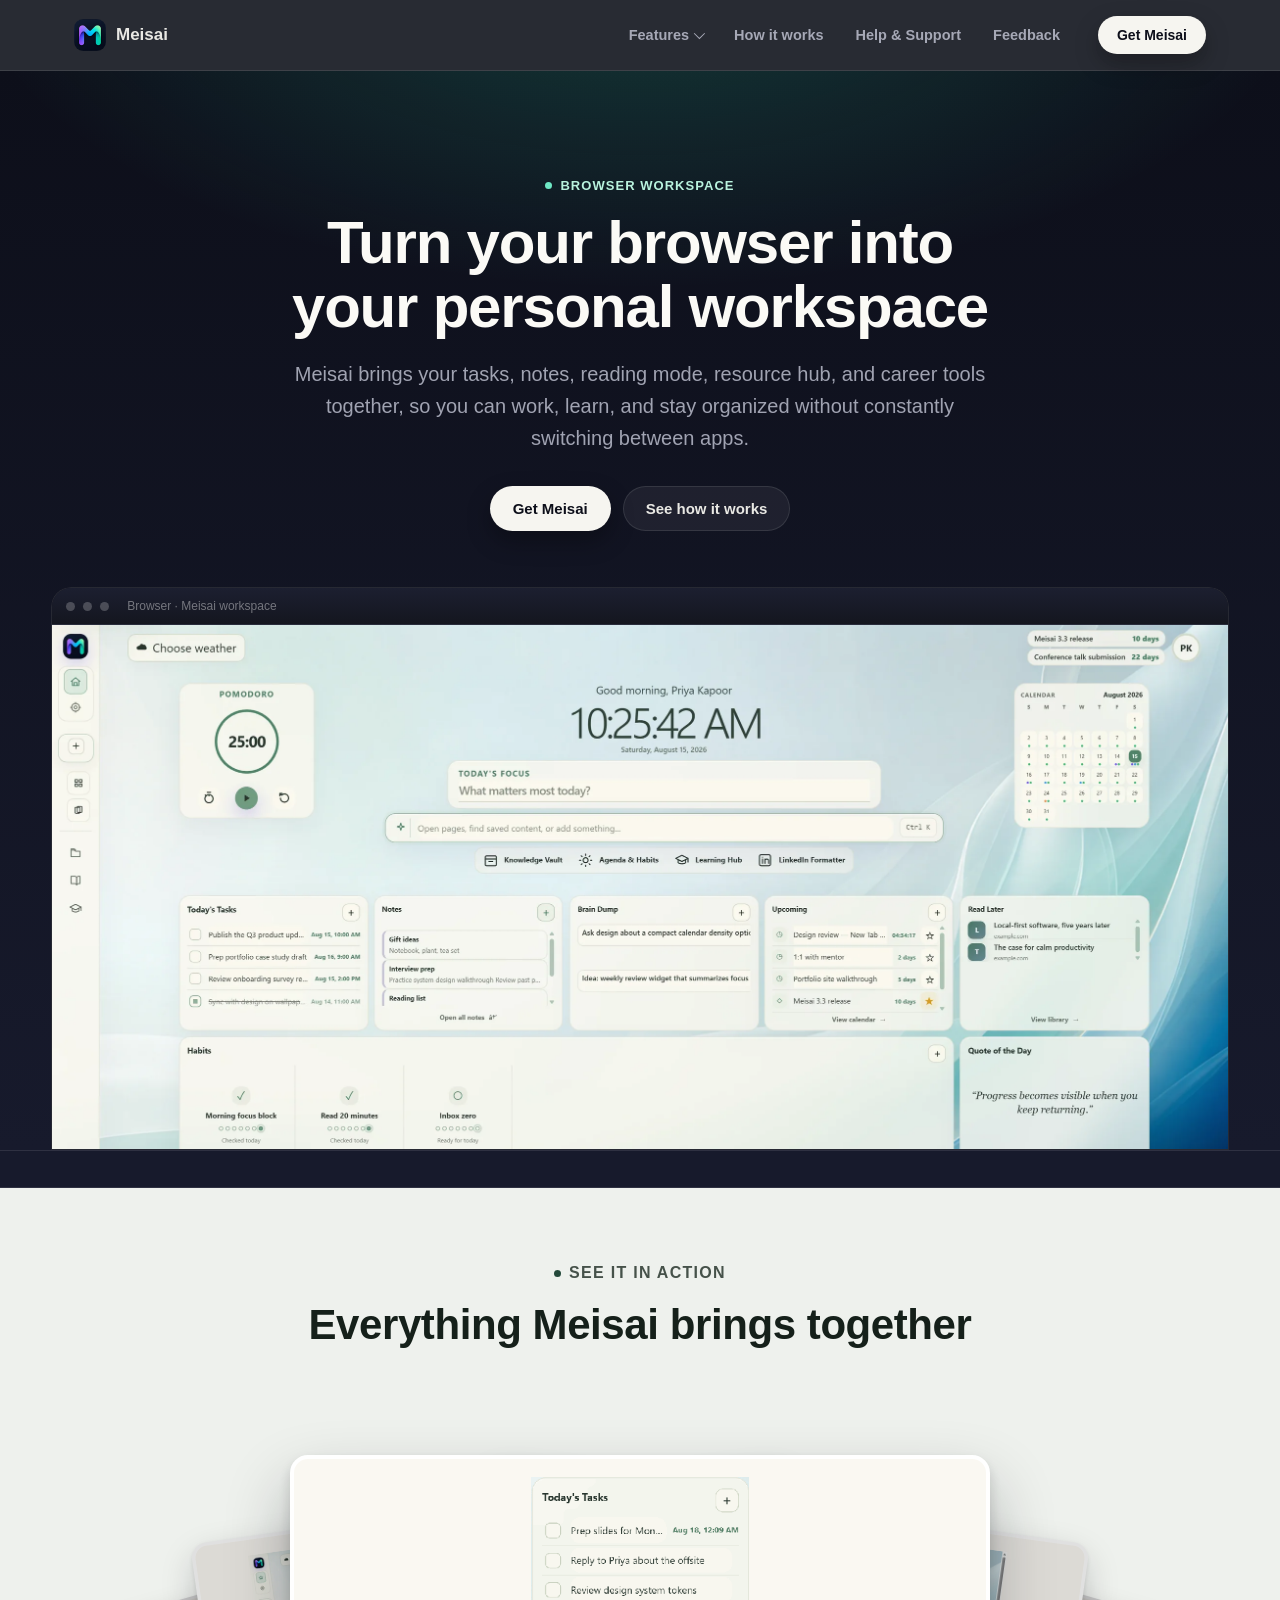
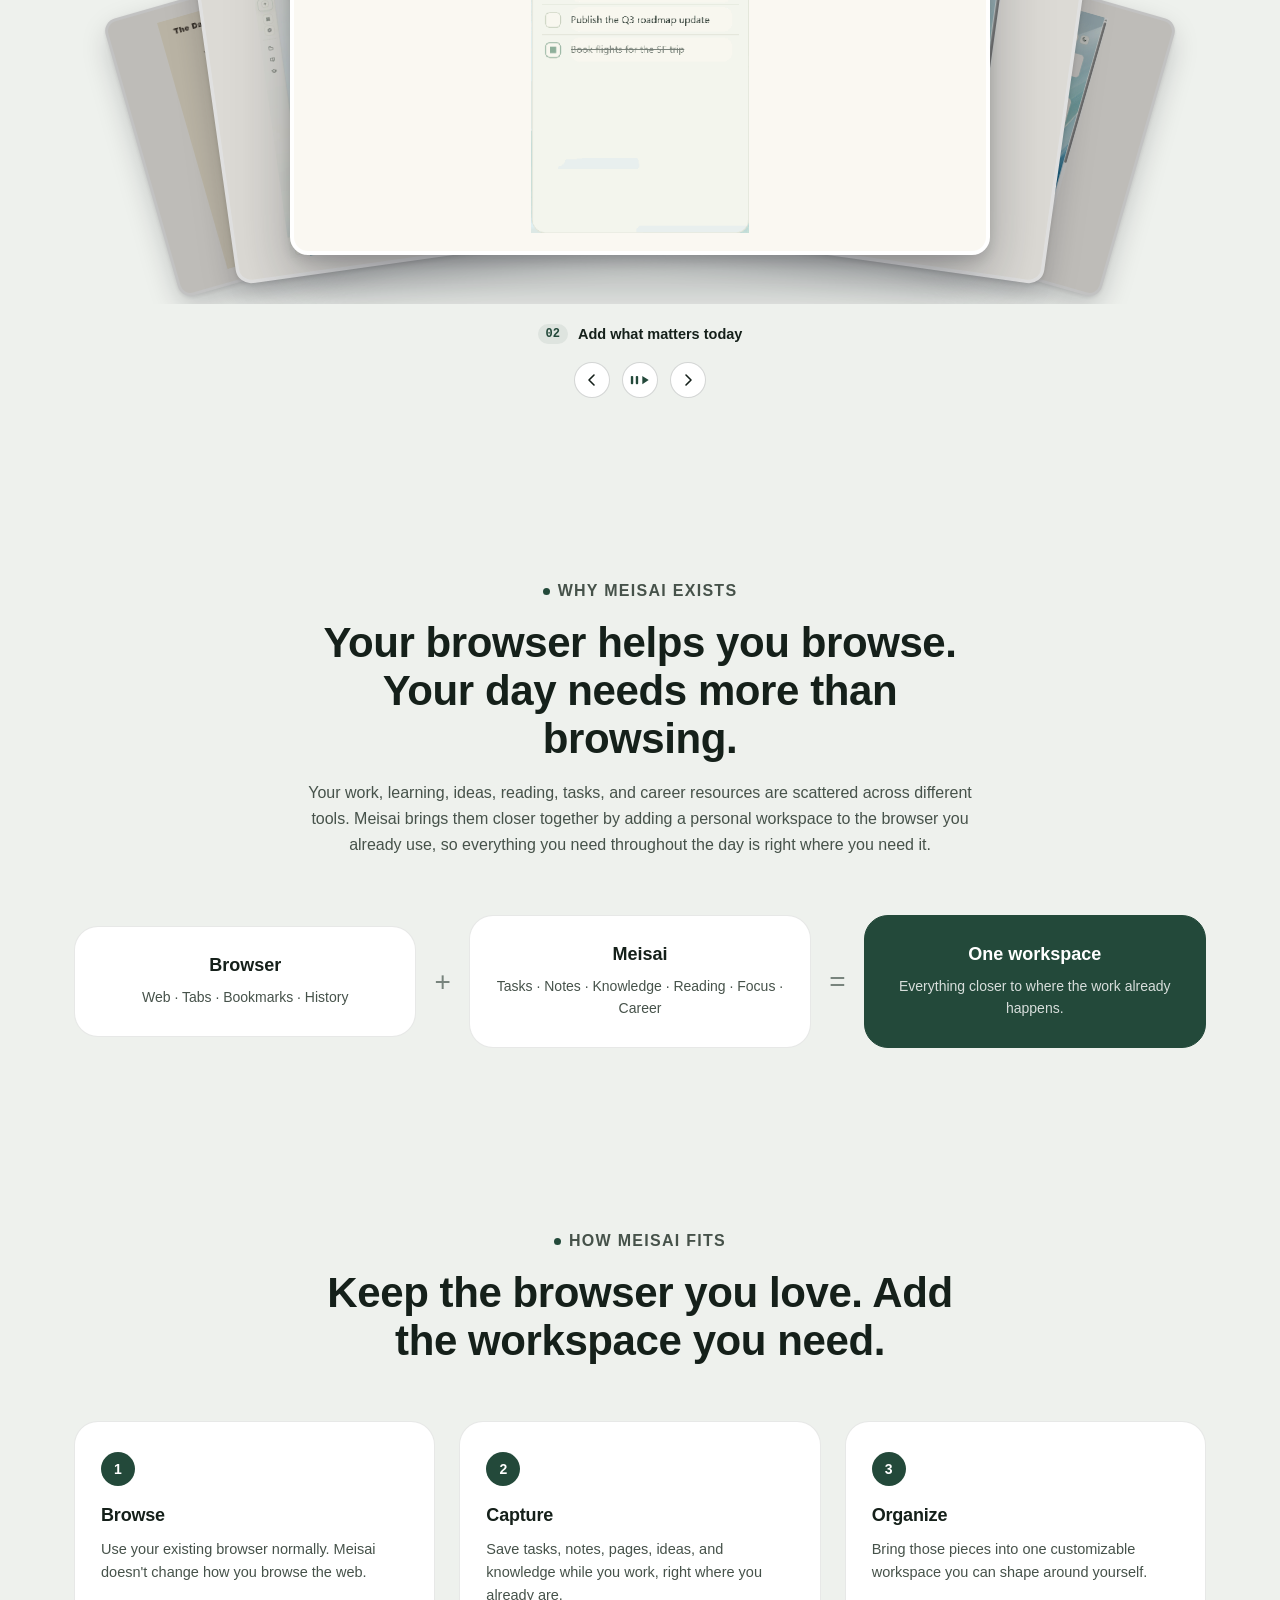
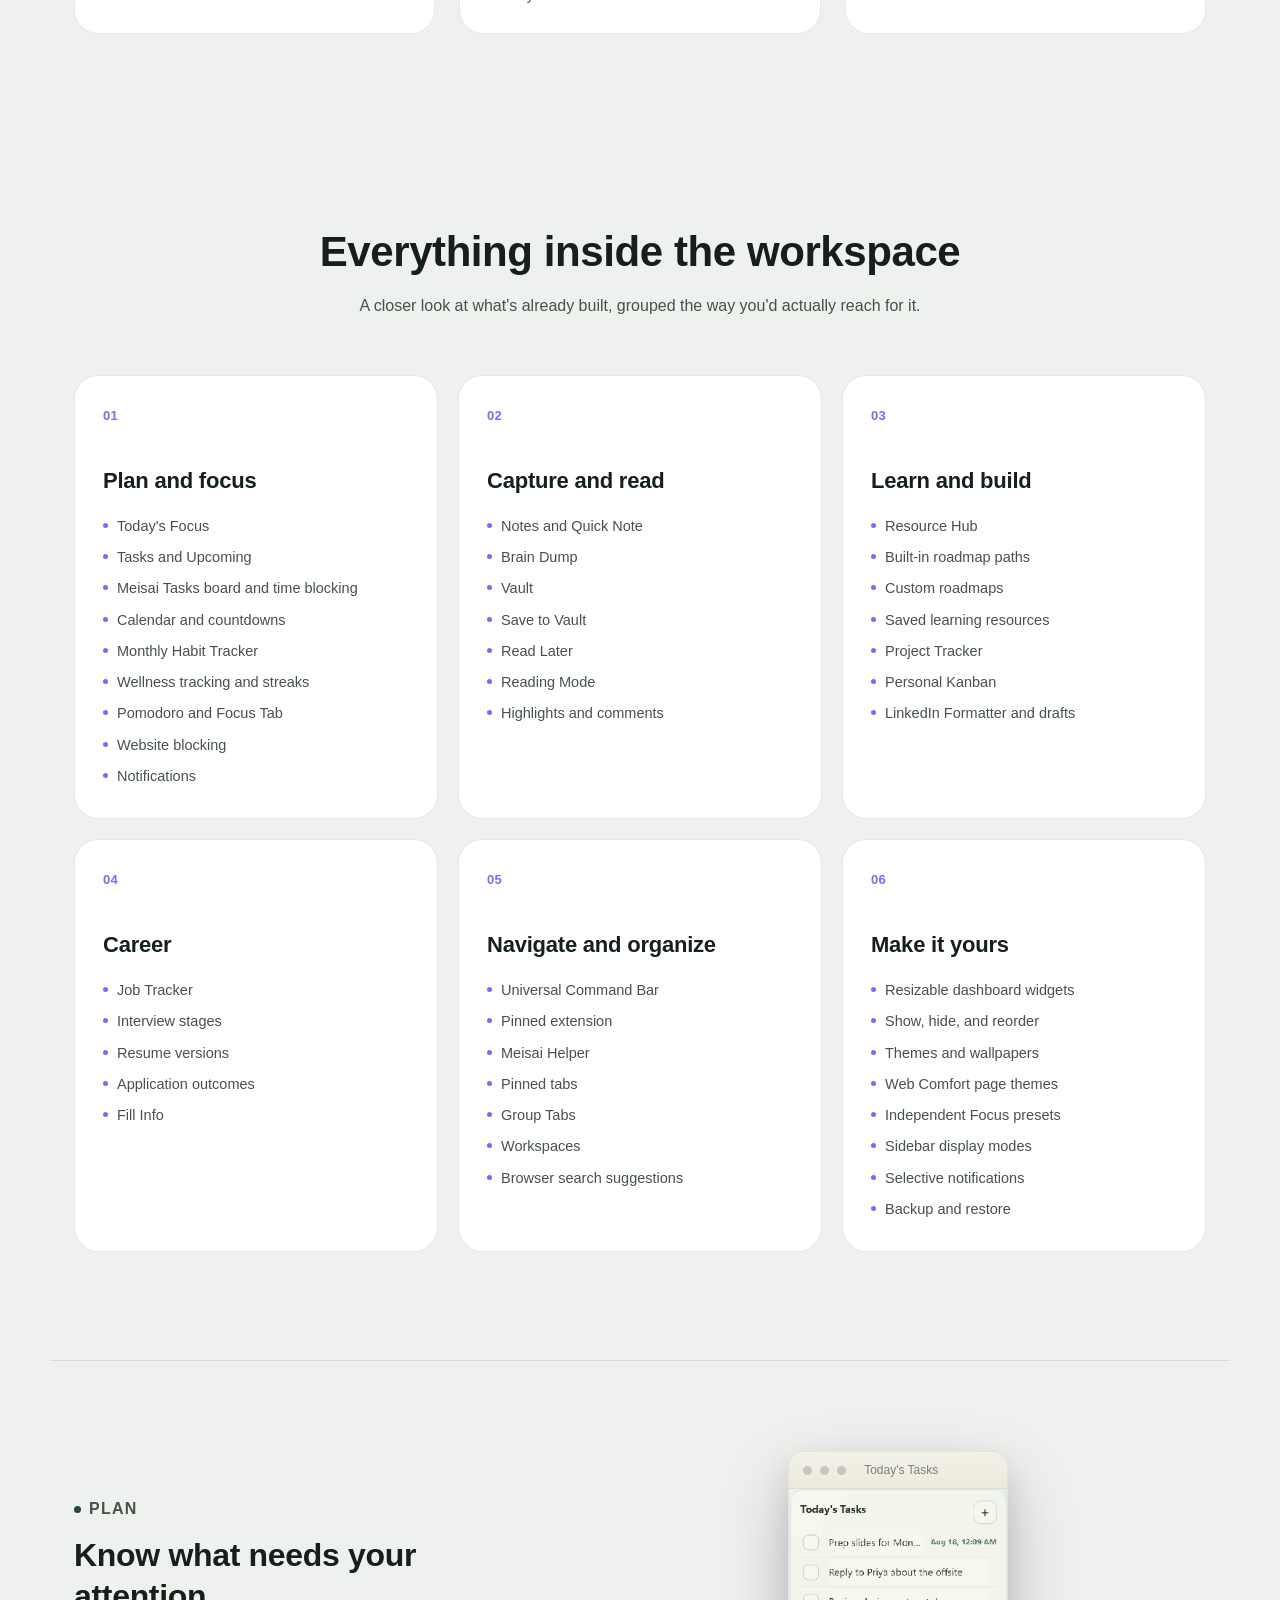
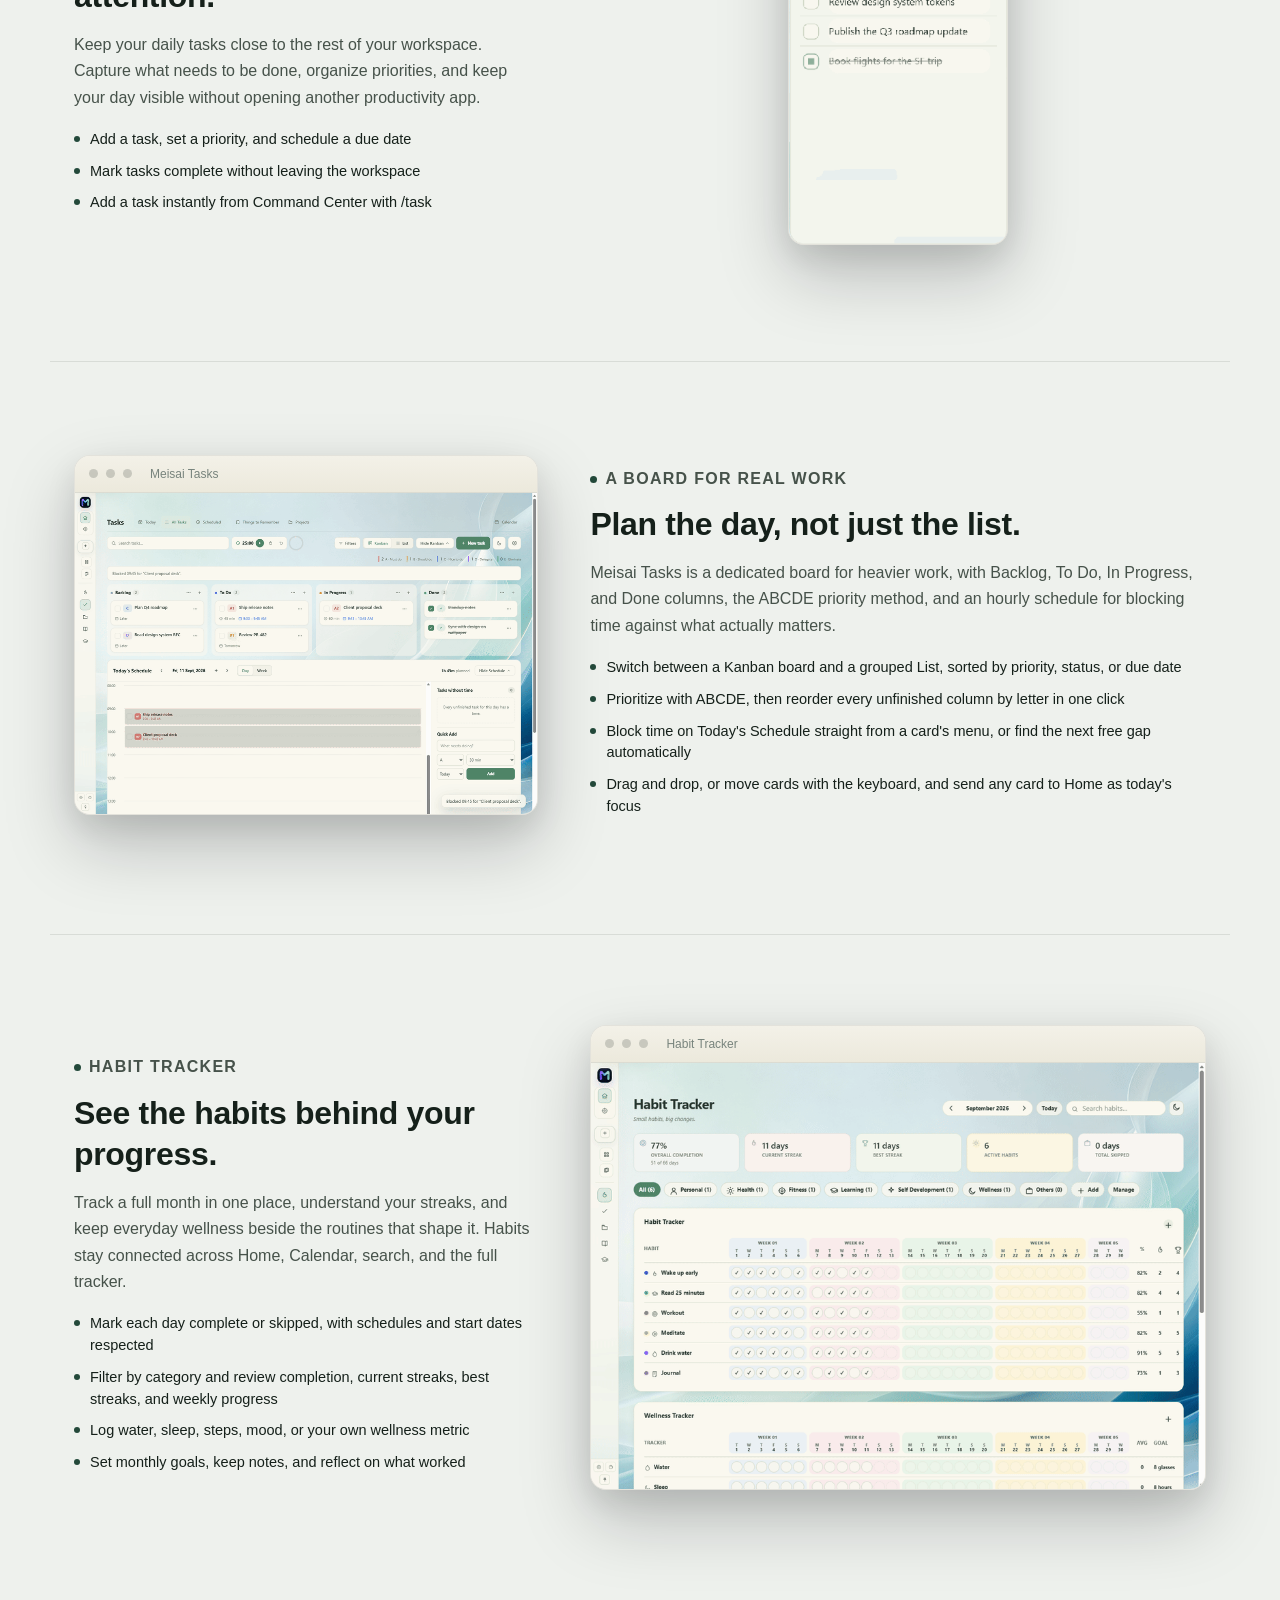
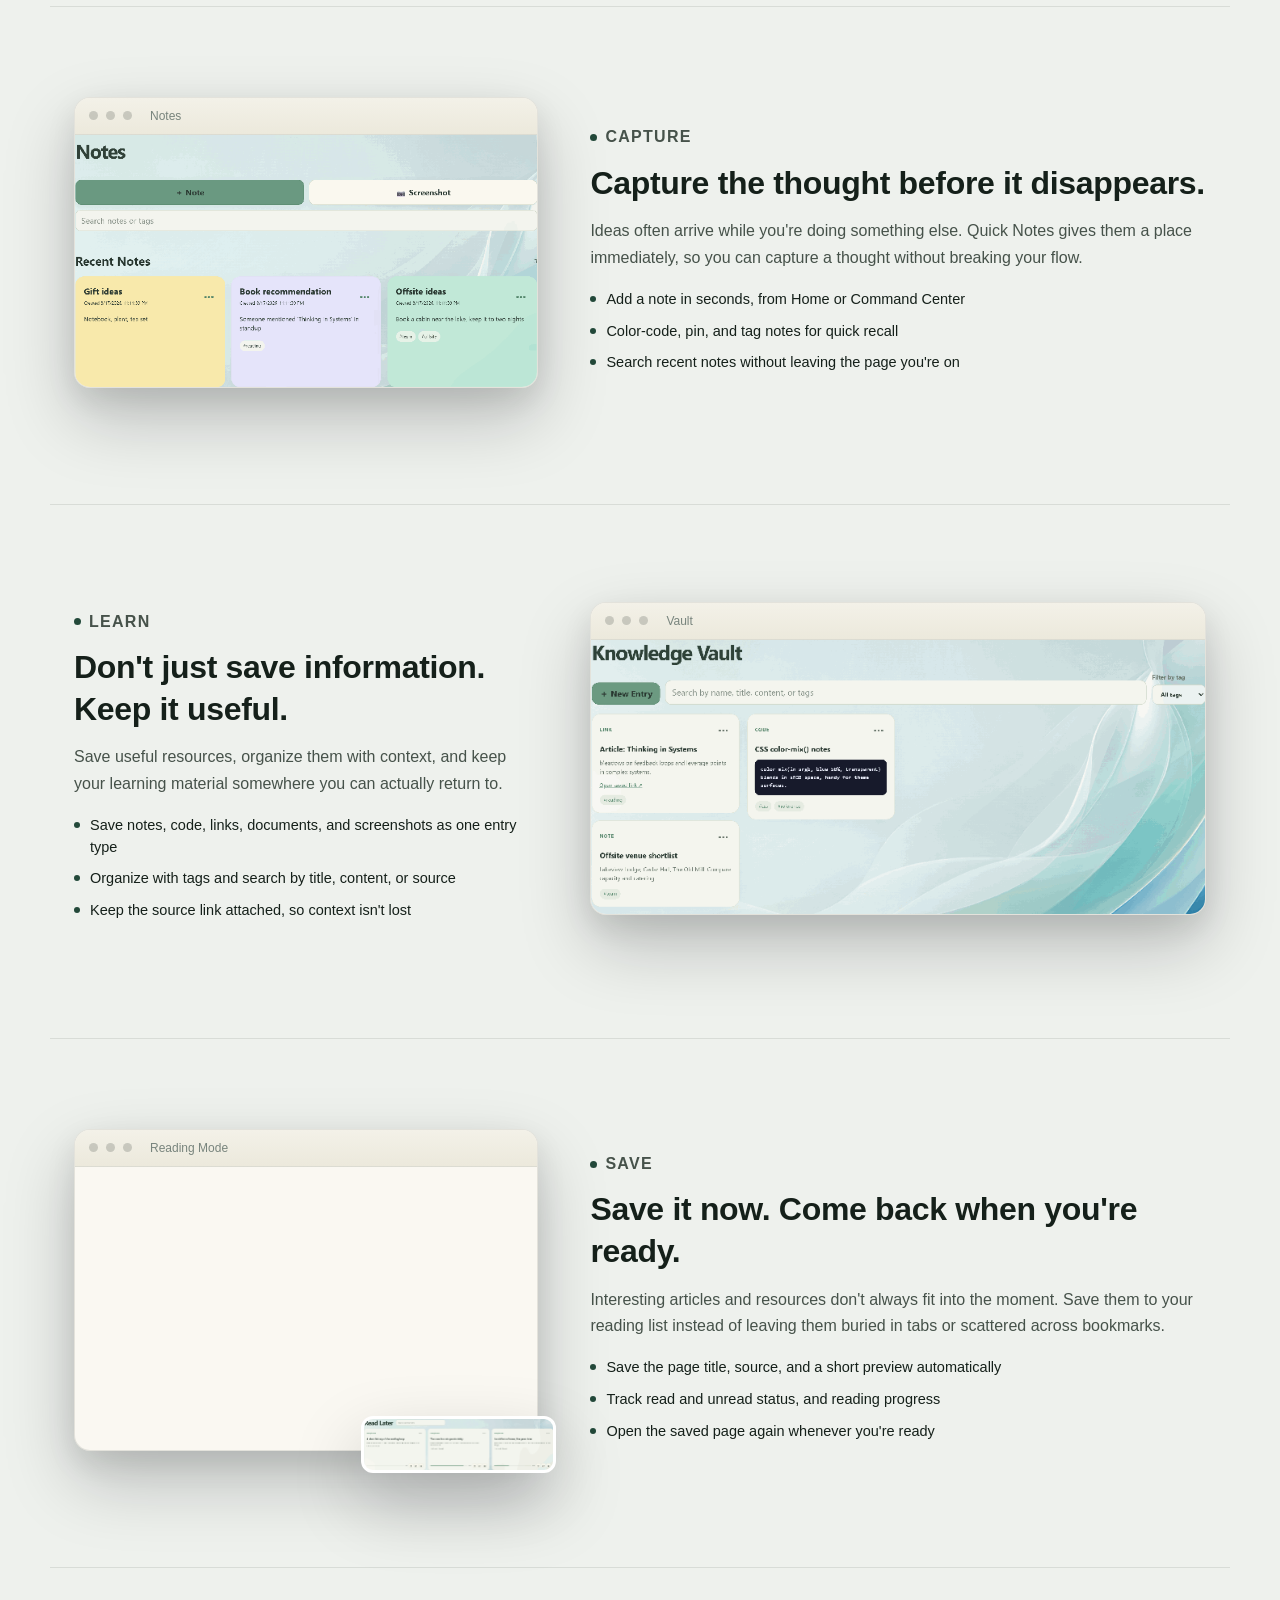
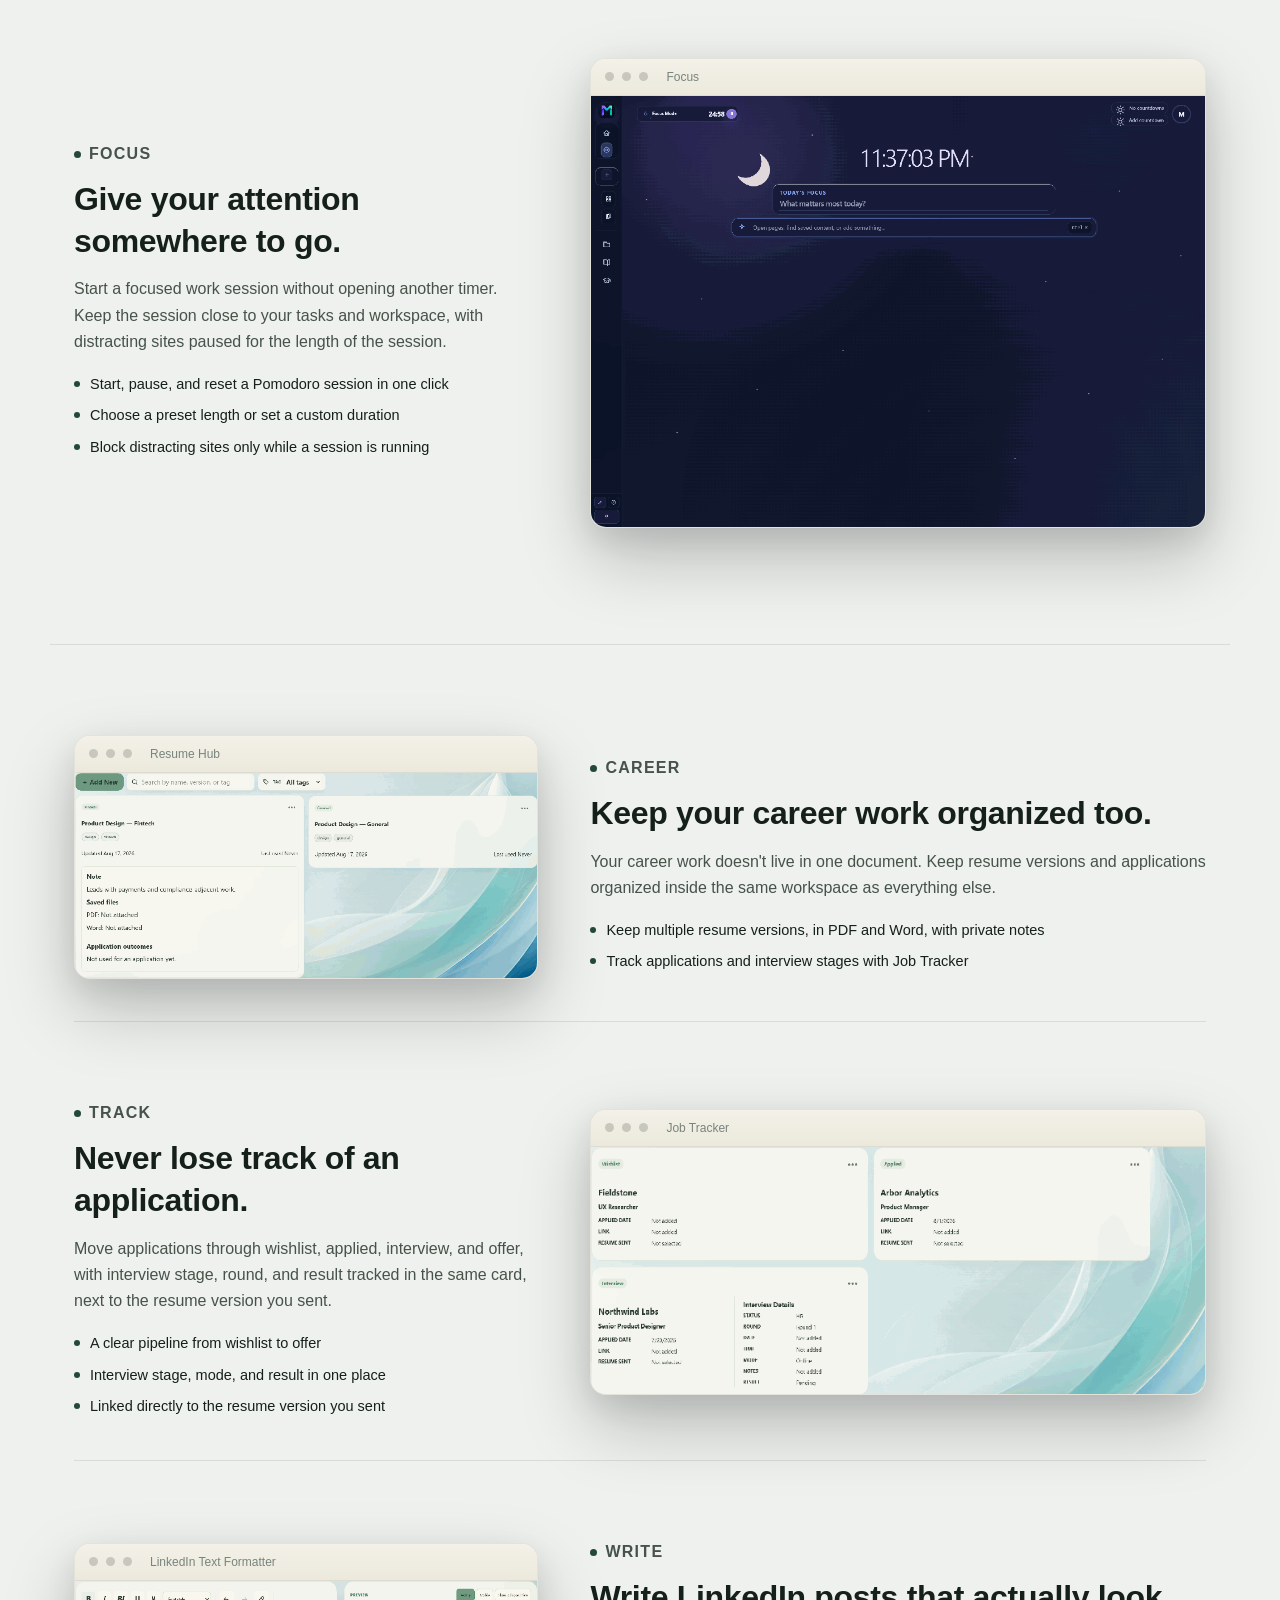
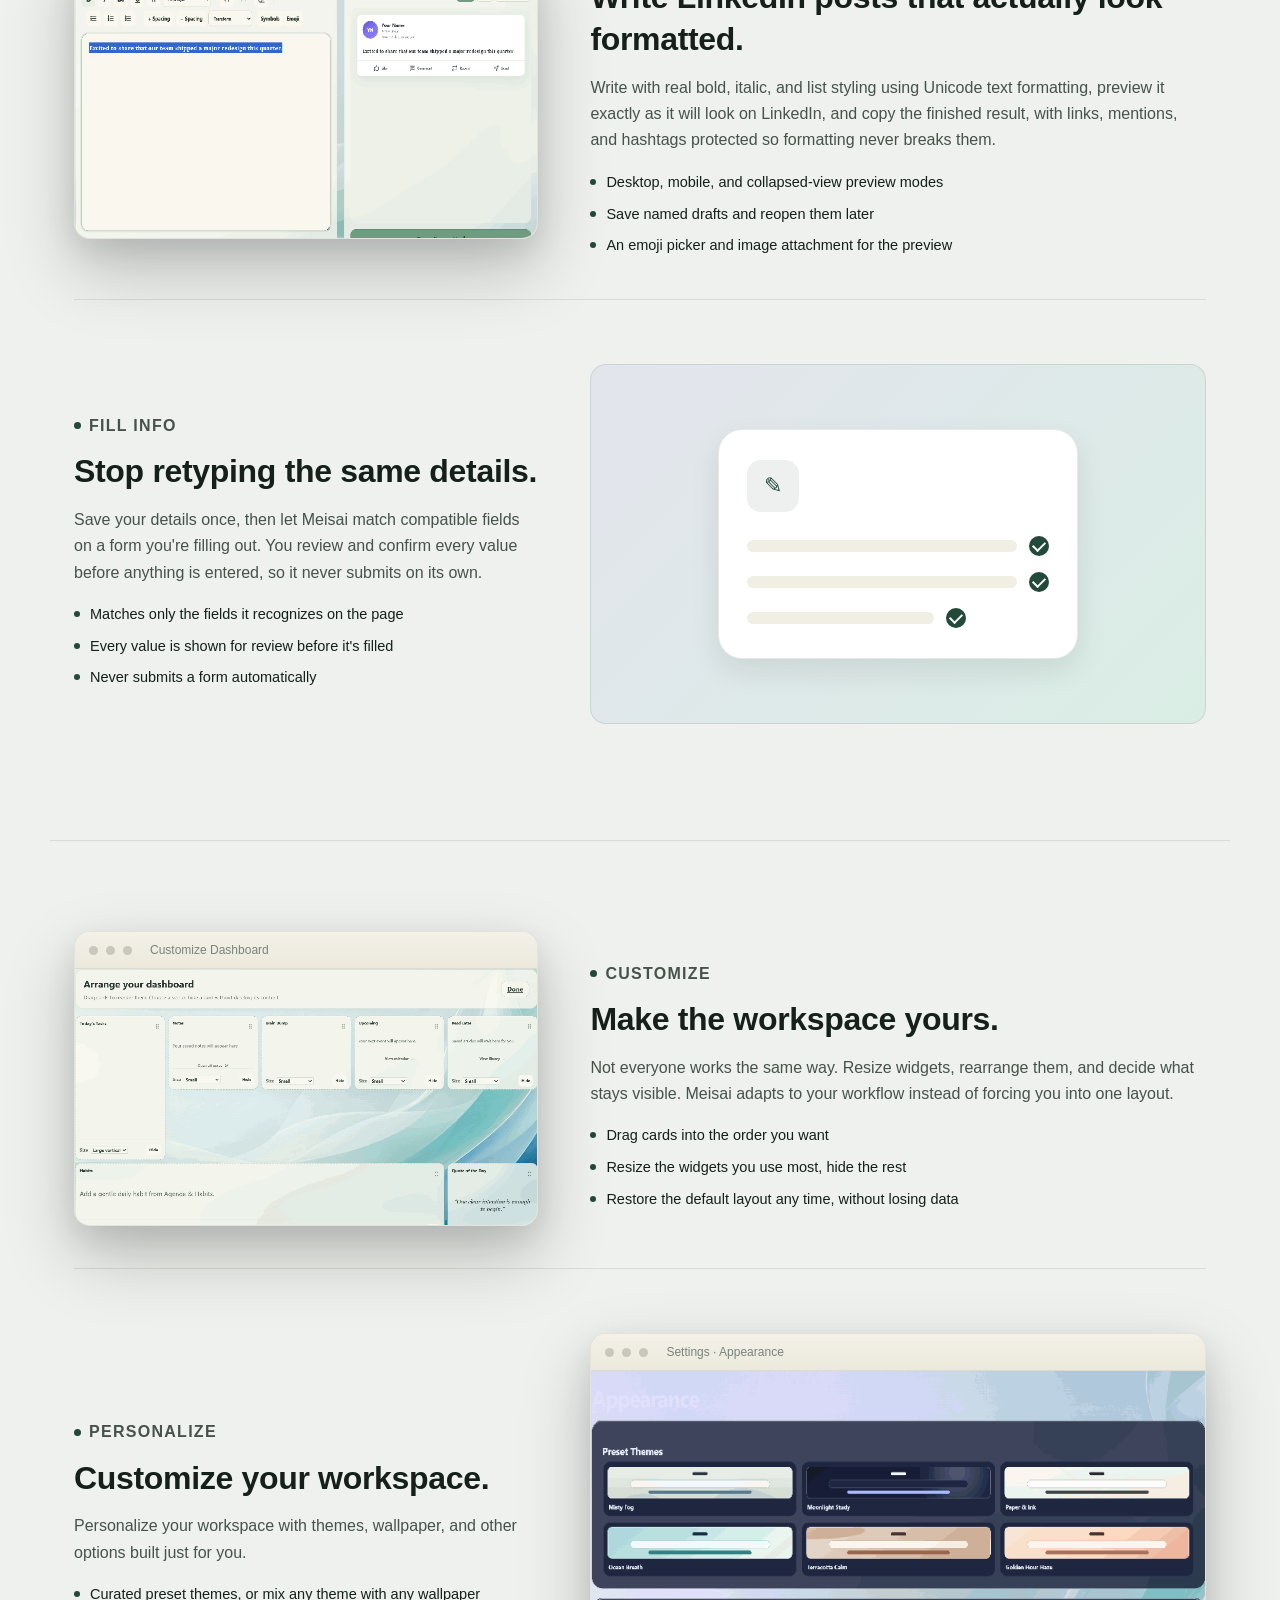
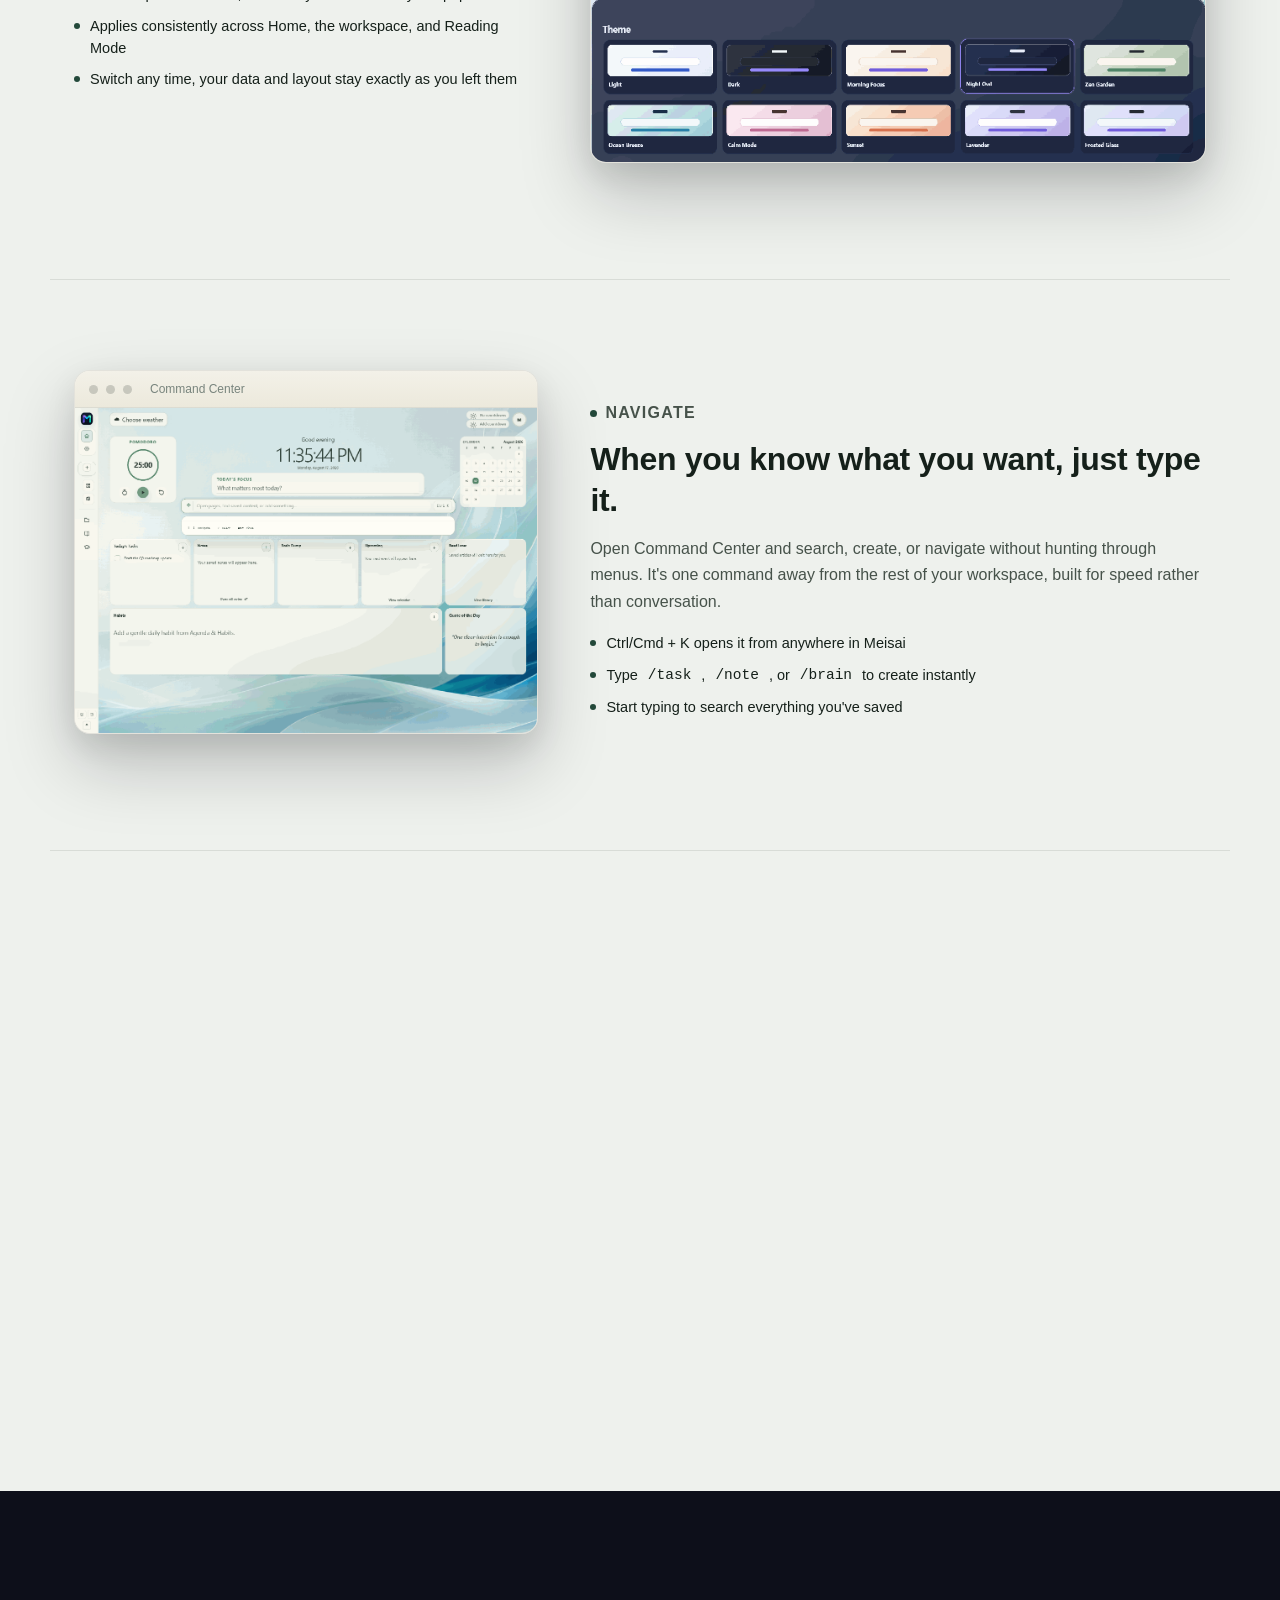
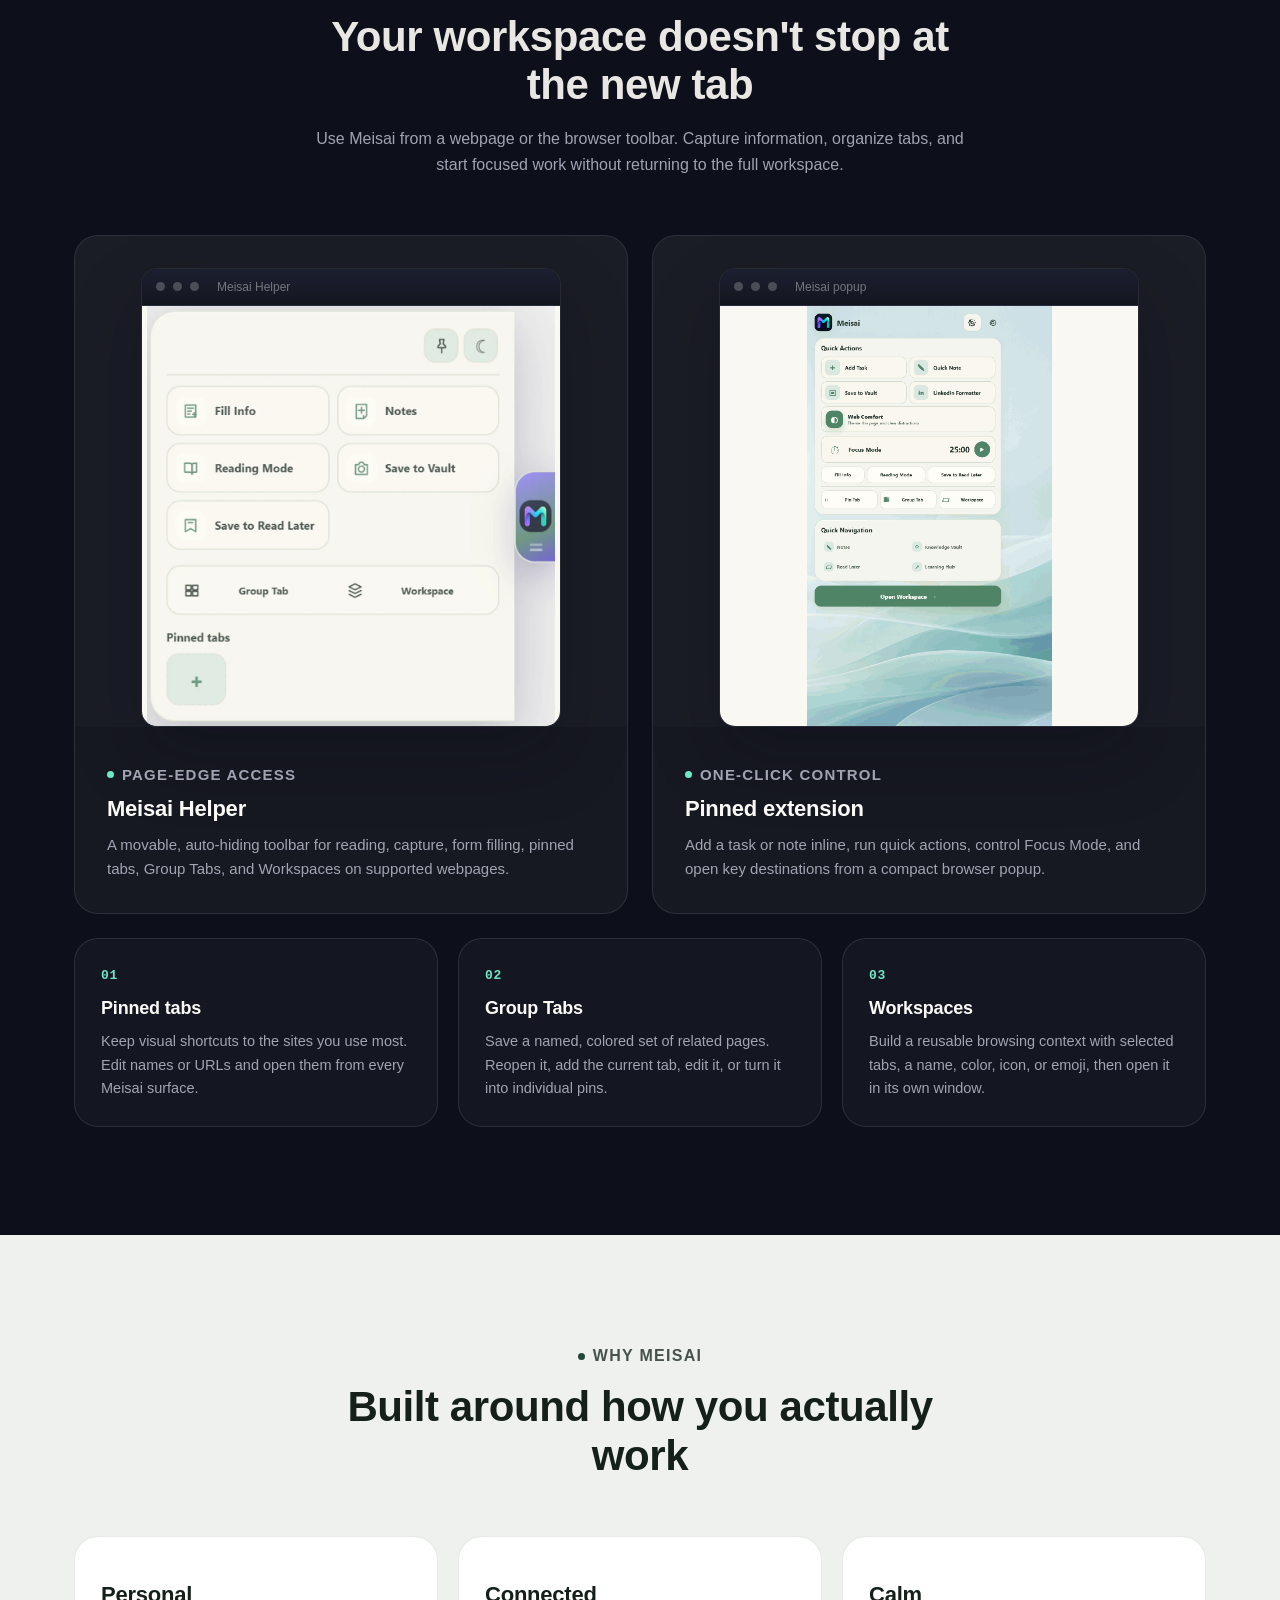
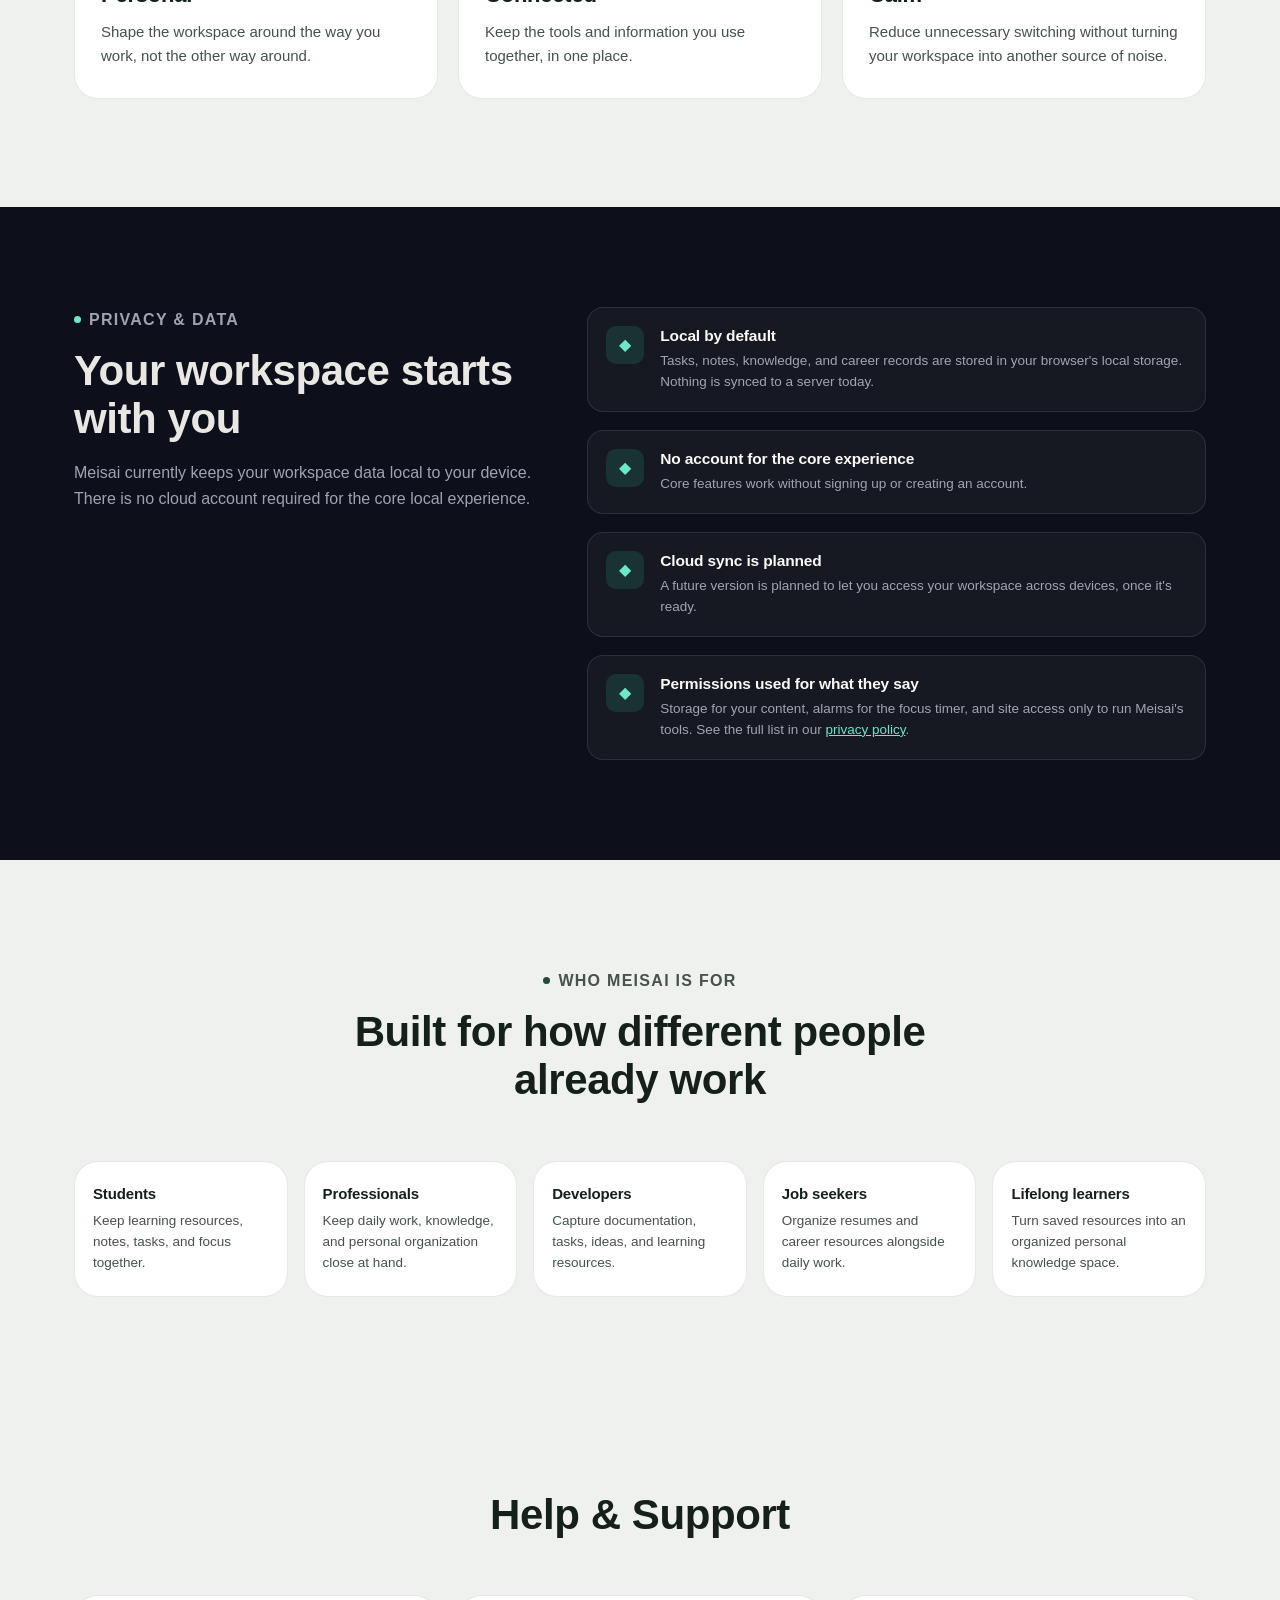
==== commit ad9c91a7: "Fix alternating feature layout" ====
--- a/website/index.html
+++ b/website/index.html
@@ -663,7 +663,7 @@
 
     <!-- ================================================================ CUSTOM WORKSPACE -->
     <section class="feature-group container">
-      <div class="feature-block" id="feature-customize" data-reveal>
+      <div class="feature-block feature-block--reverse" id="feature-customize" data-reveal>
         <div class="feature-block__copy">
           <p class="eyebrow">Customize</p>
           <h3 style="font-size:32px;margin-top:12px;">Make the workspace yours.</h3>
@@ -684,7 +684,7 @@
         </div>
       </div>
 
-      <div class="feature-block feature-block--reverse" id="feature-appearance" data-reveal>
+      <div class="feature-block" id="feature-appearance" data-reveal>
         <div class="feature-block__copy">
           <p class="eyebrow">Personalize</p>
           <h3 style="font-size:32px;margin-top:12px;">Customize your workspace.</h3>
@@ -1020,4 +1020,4 @@
   <script src="script.js"></script>
 </body>
 
-</html>+</html>
